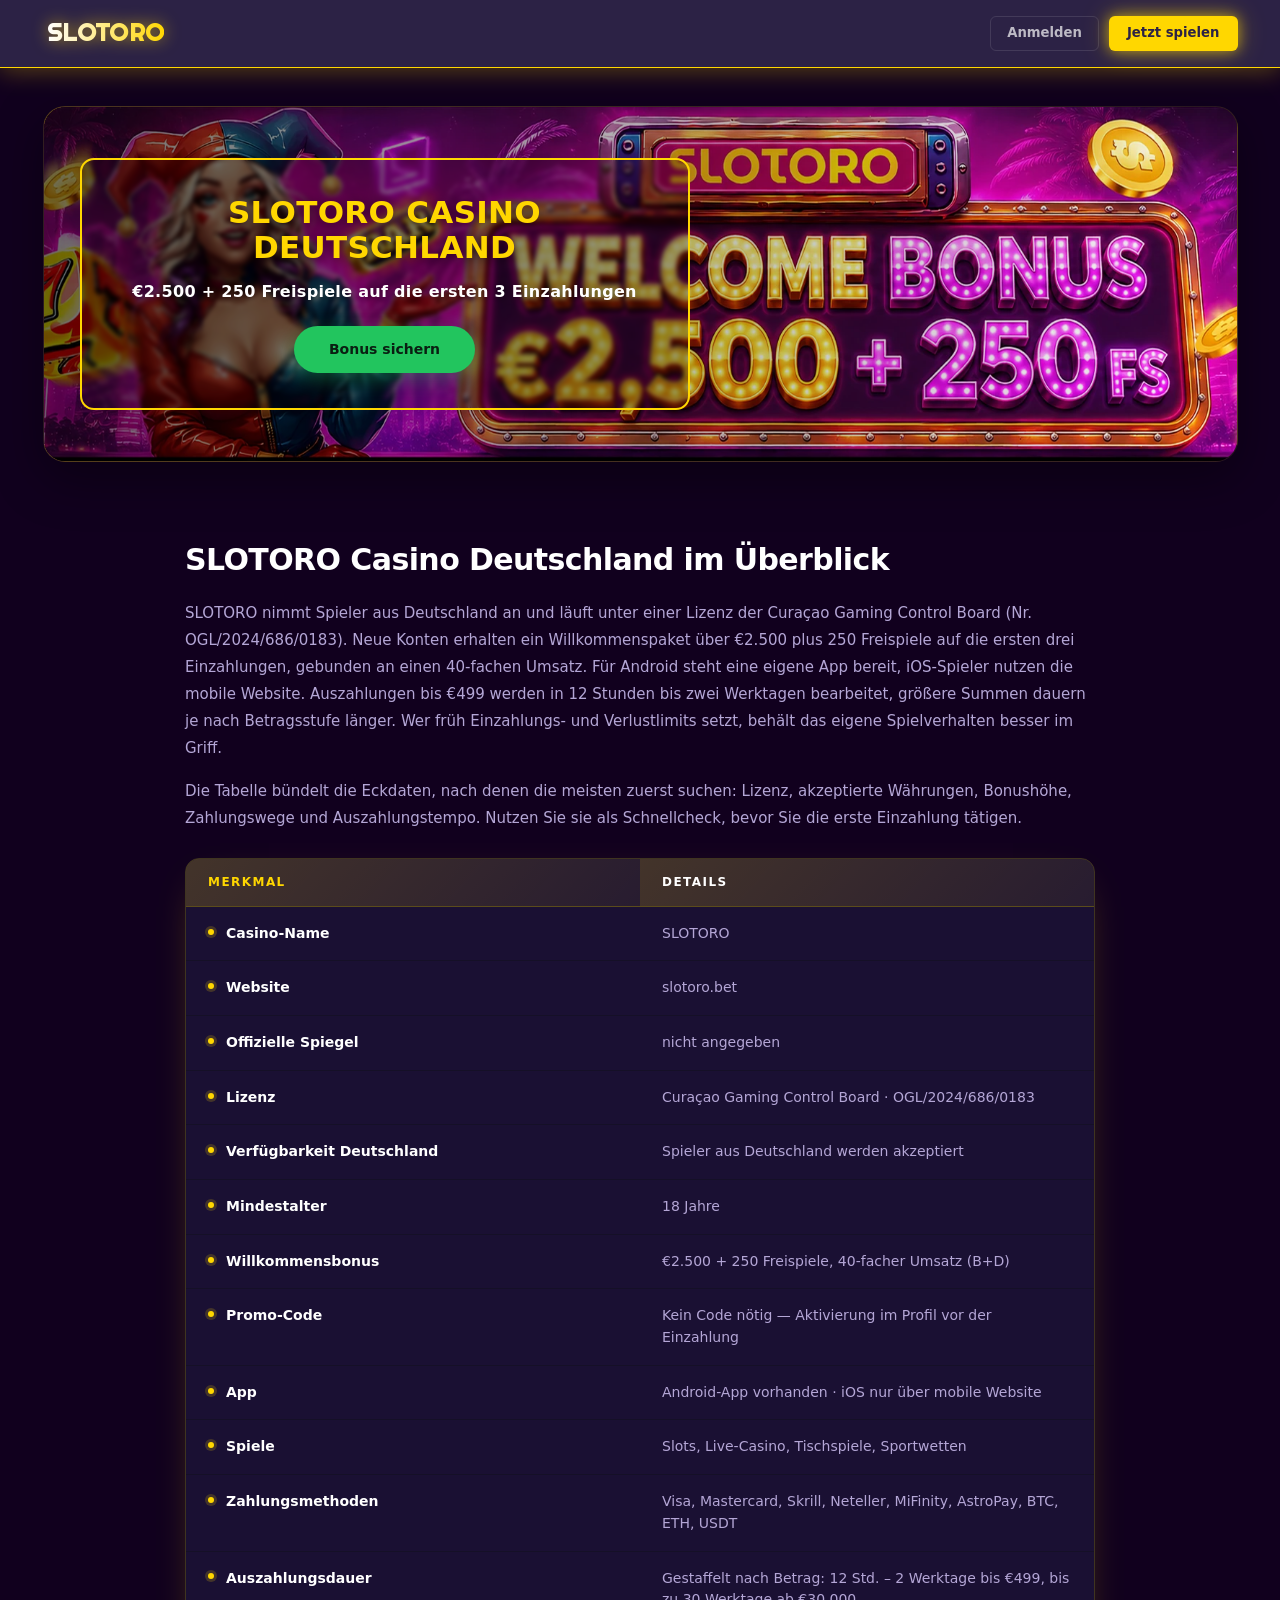
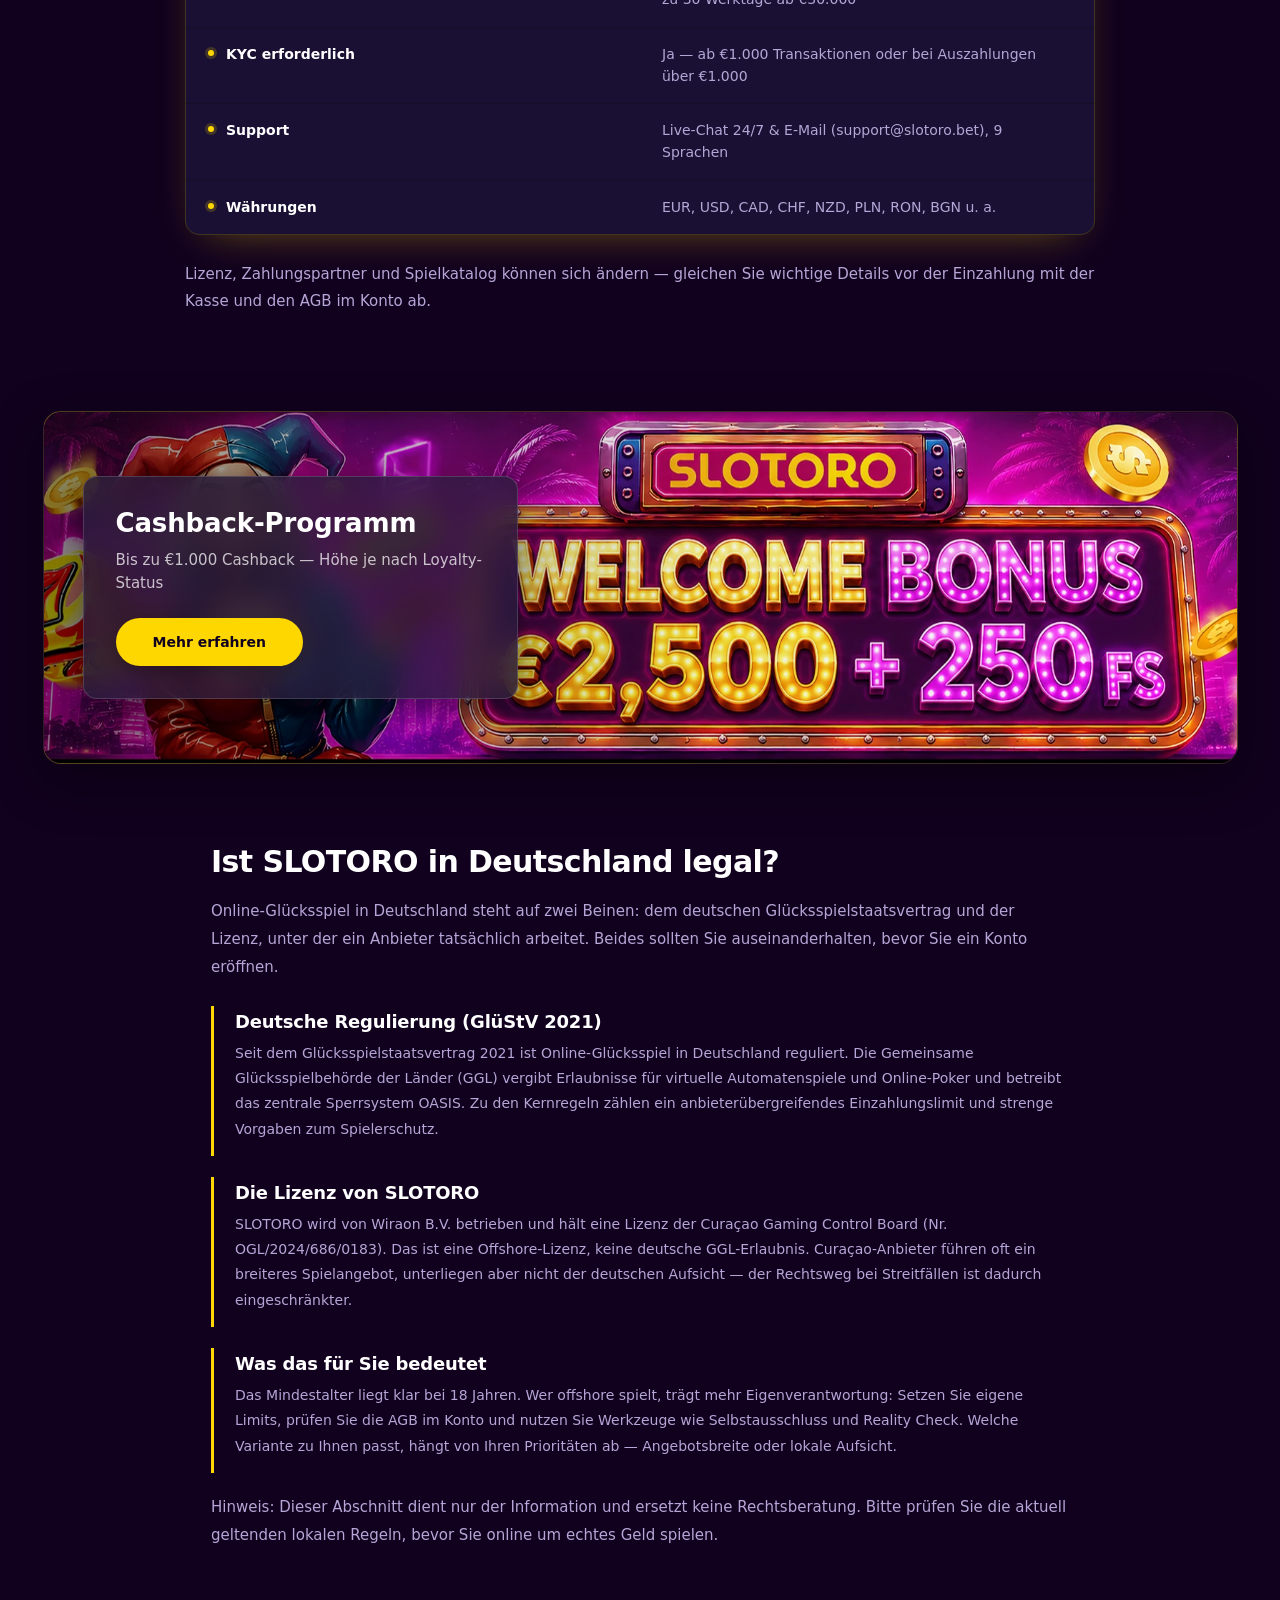
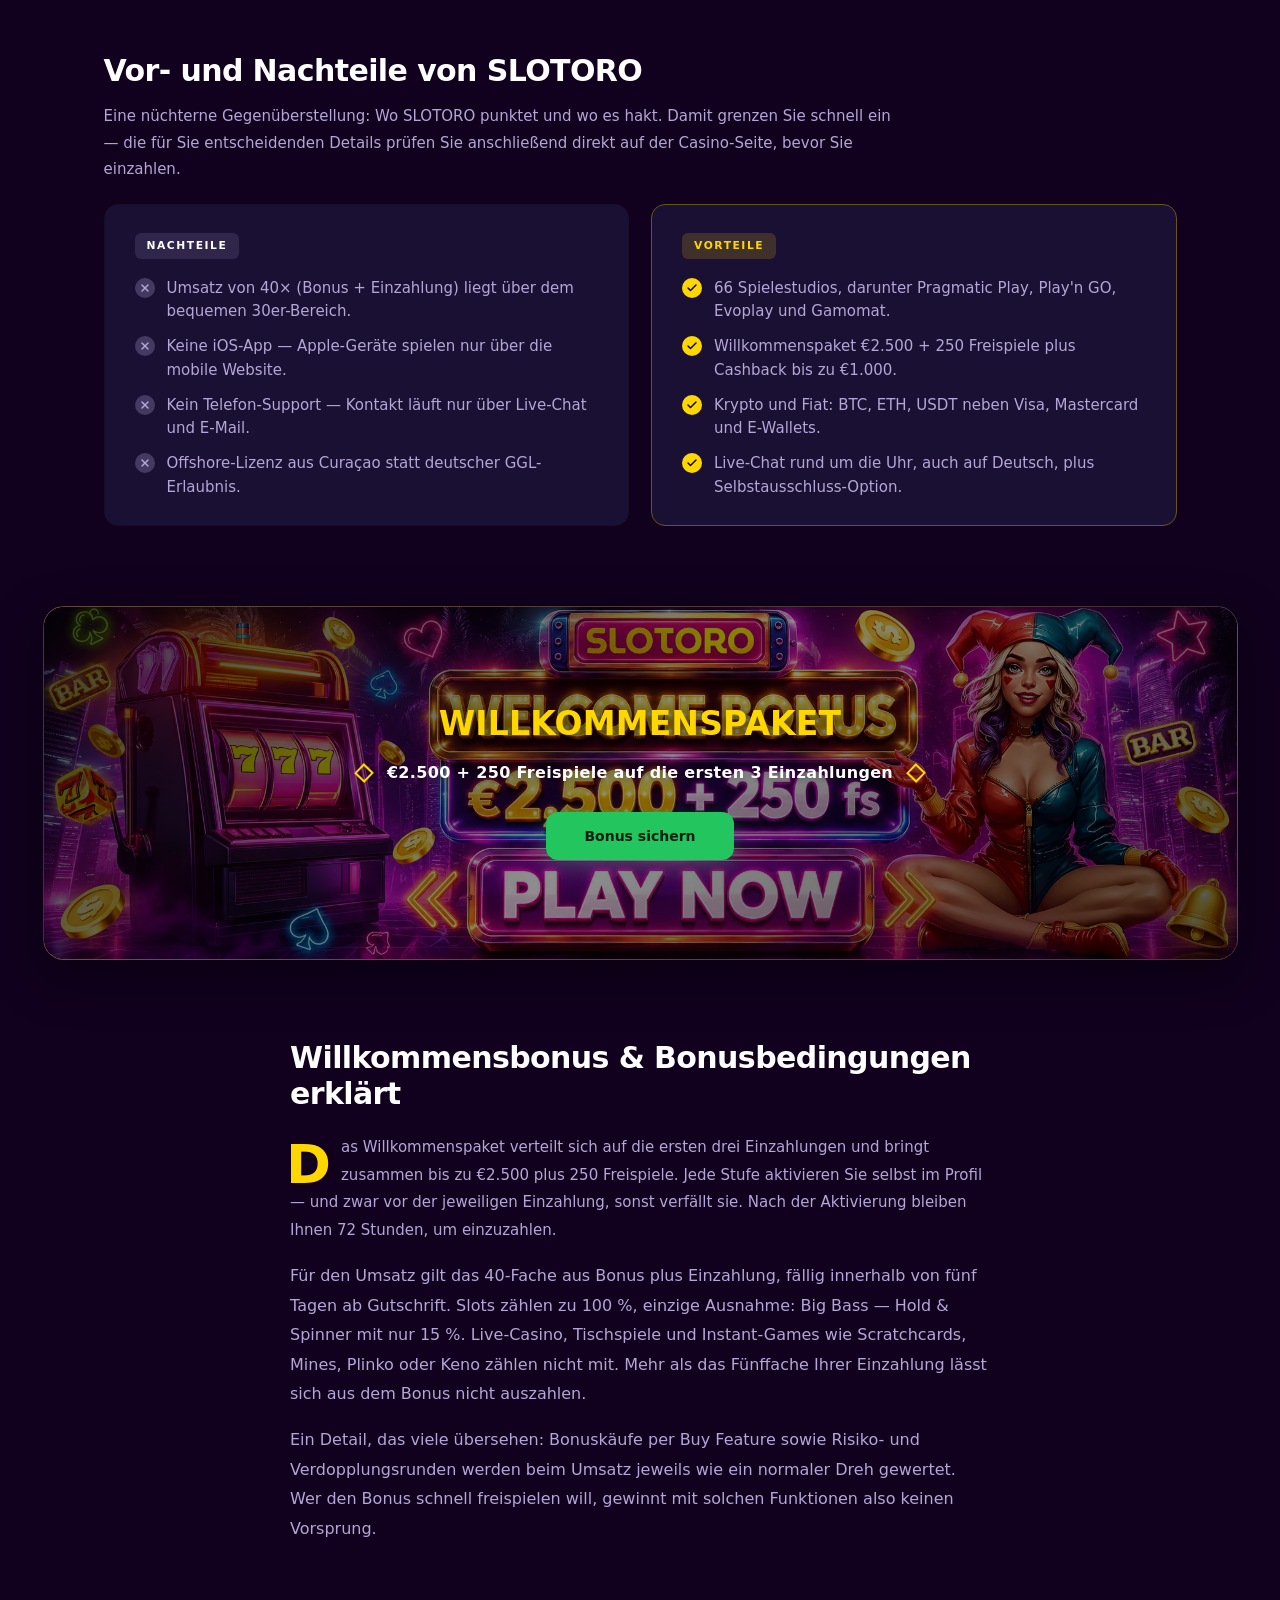
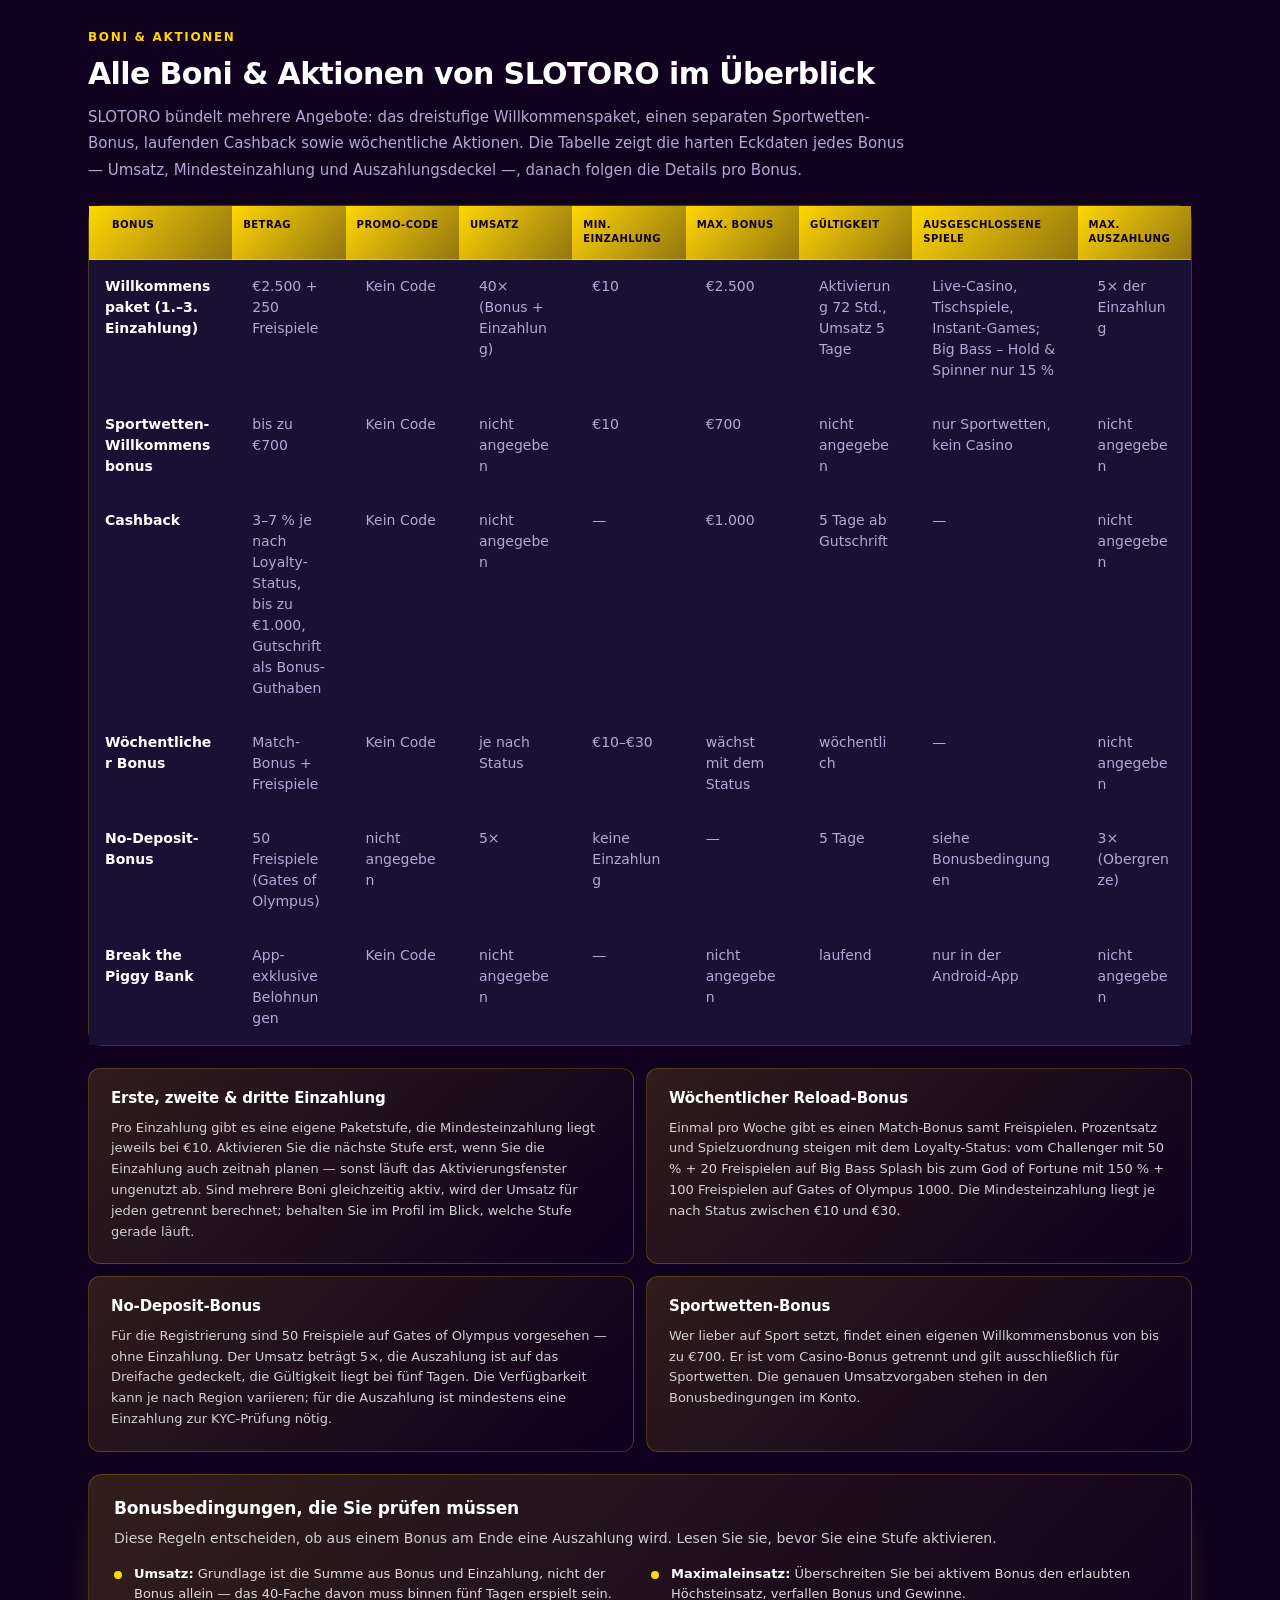
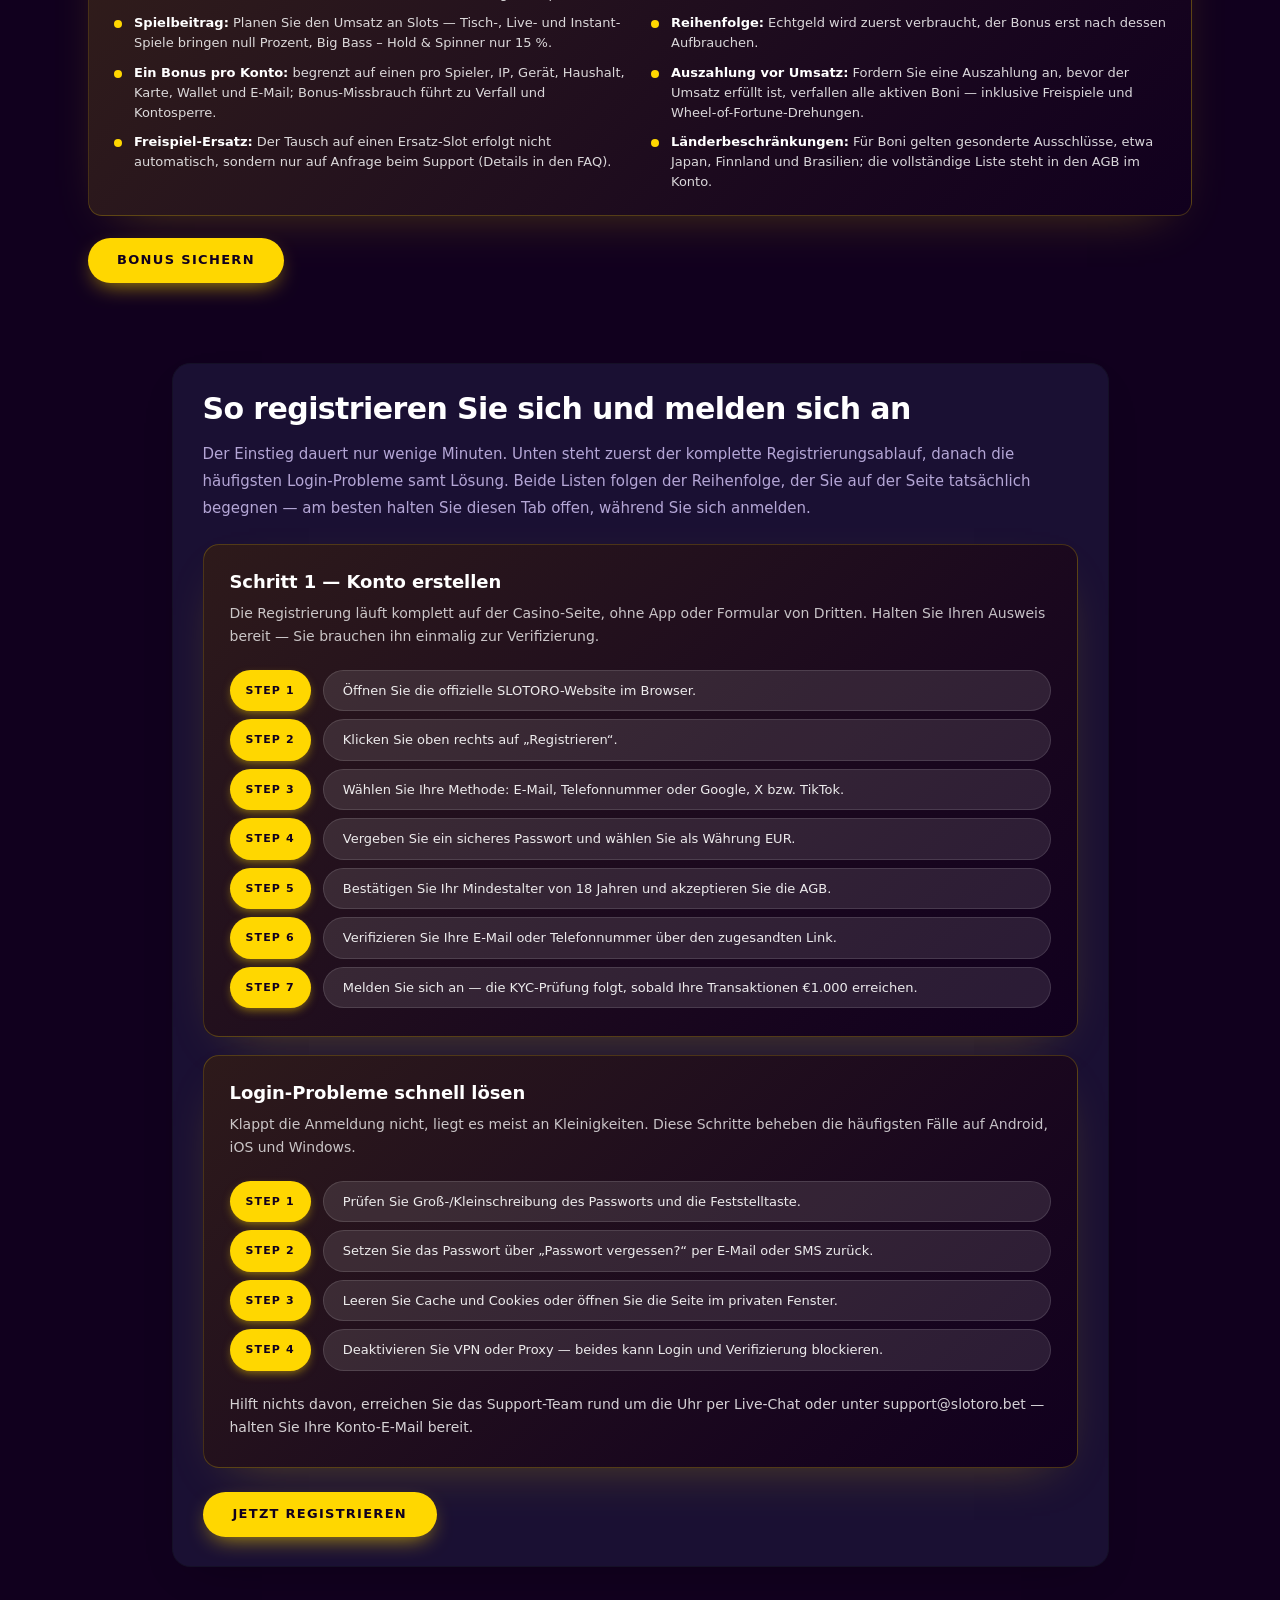
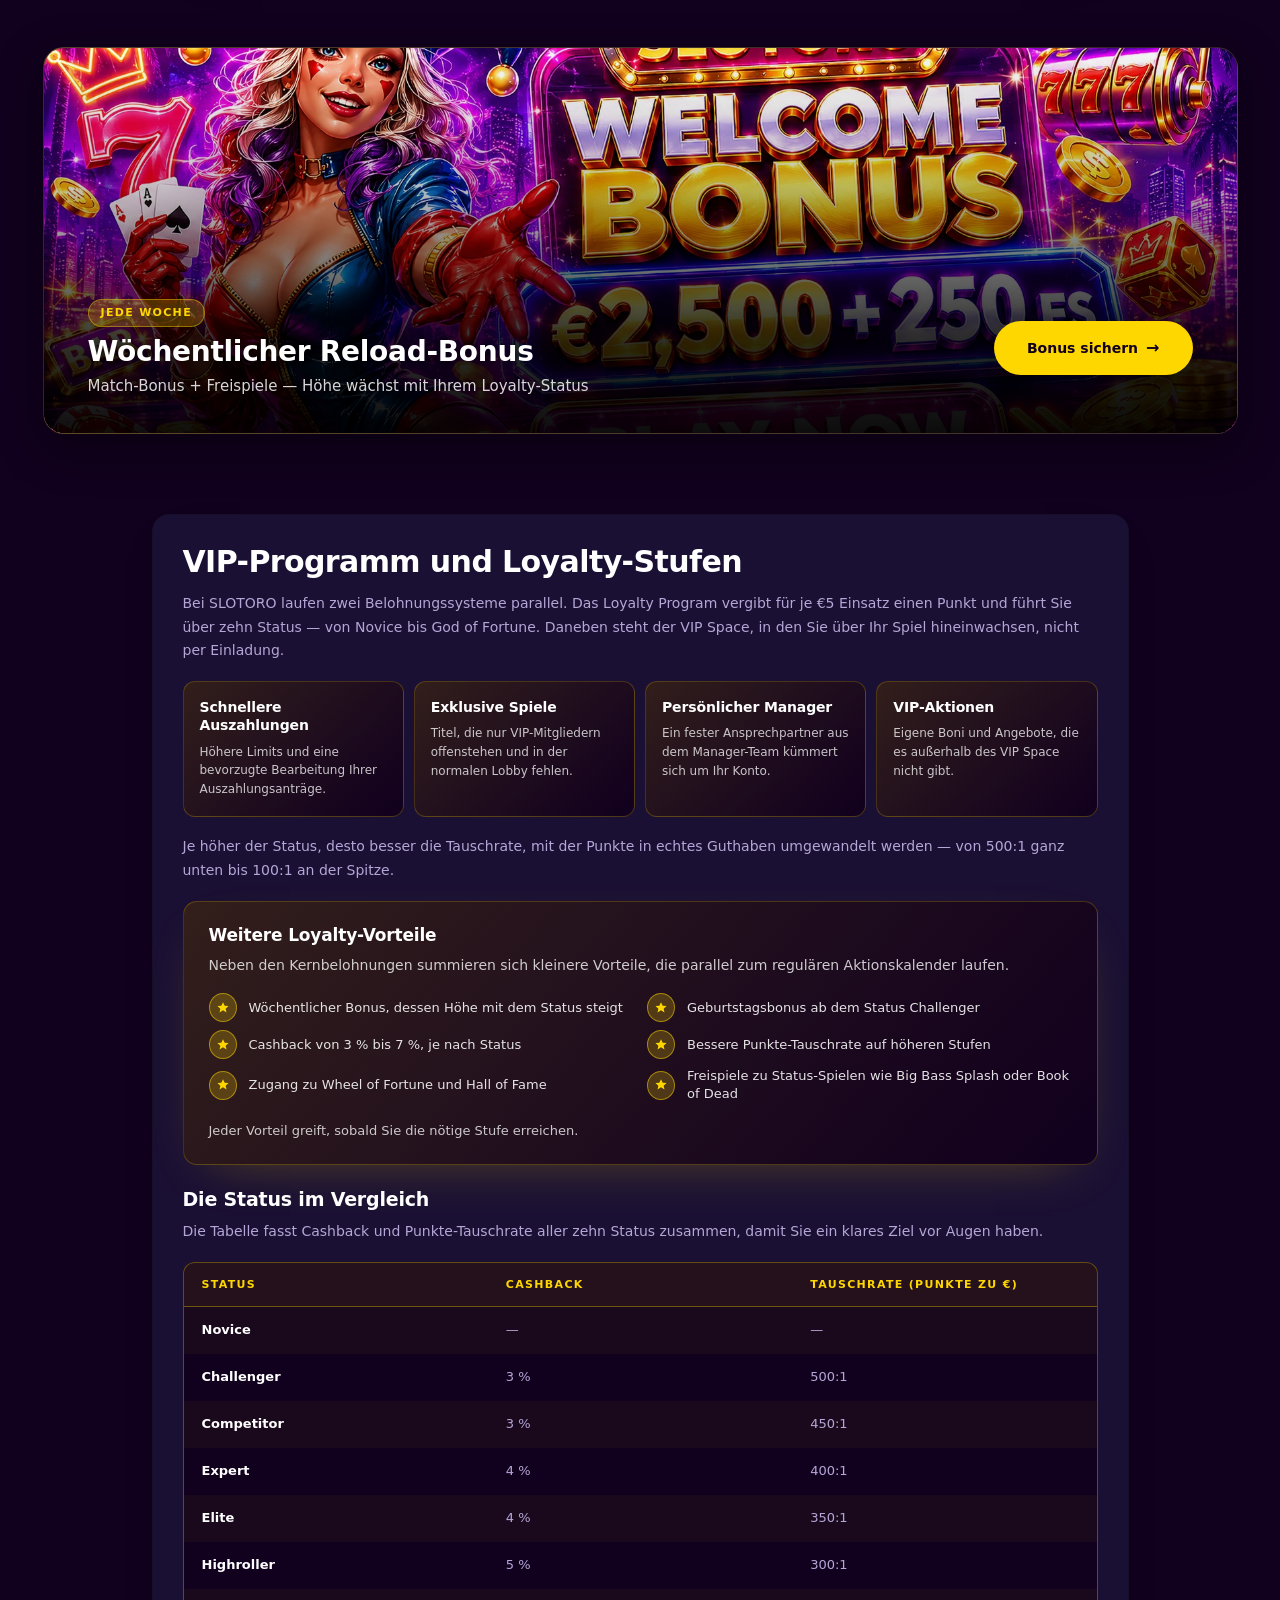
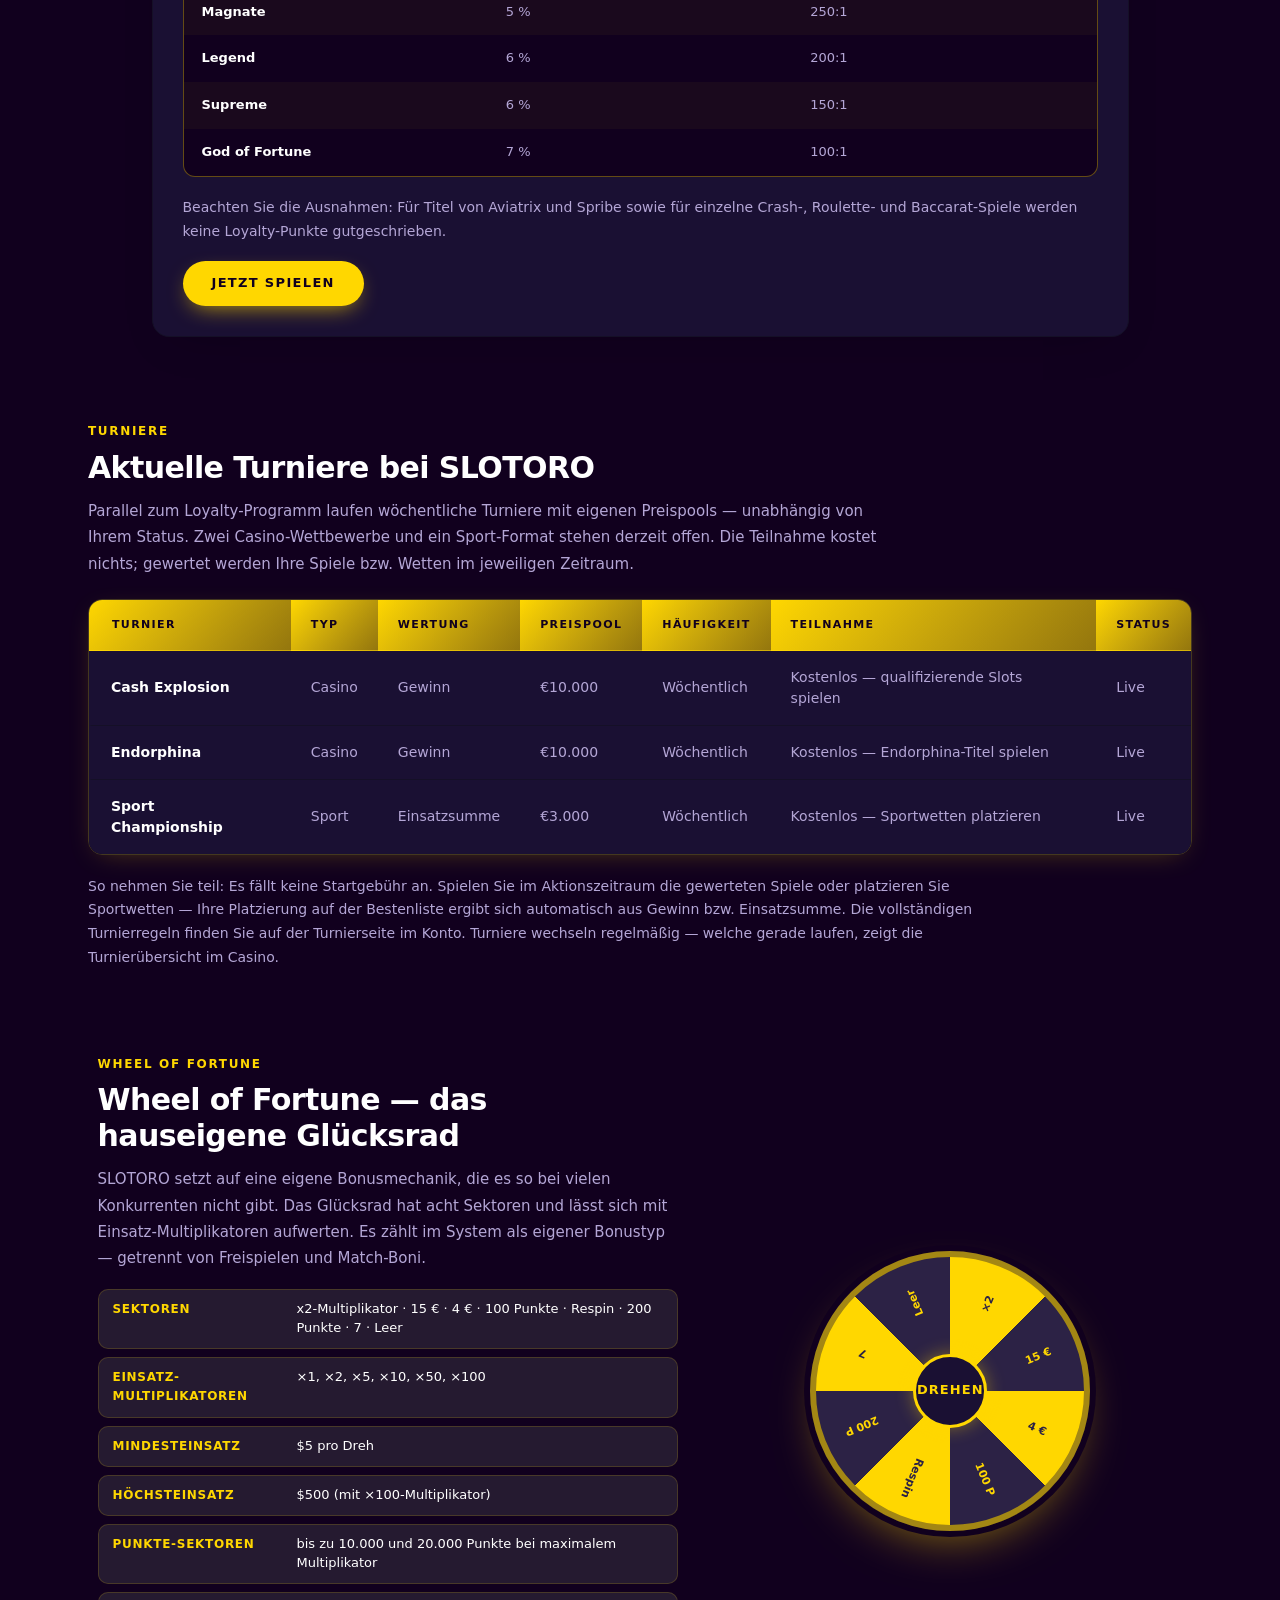
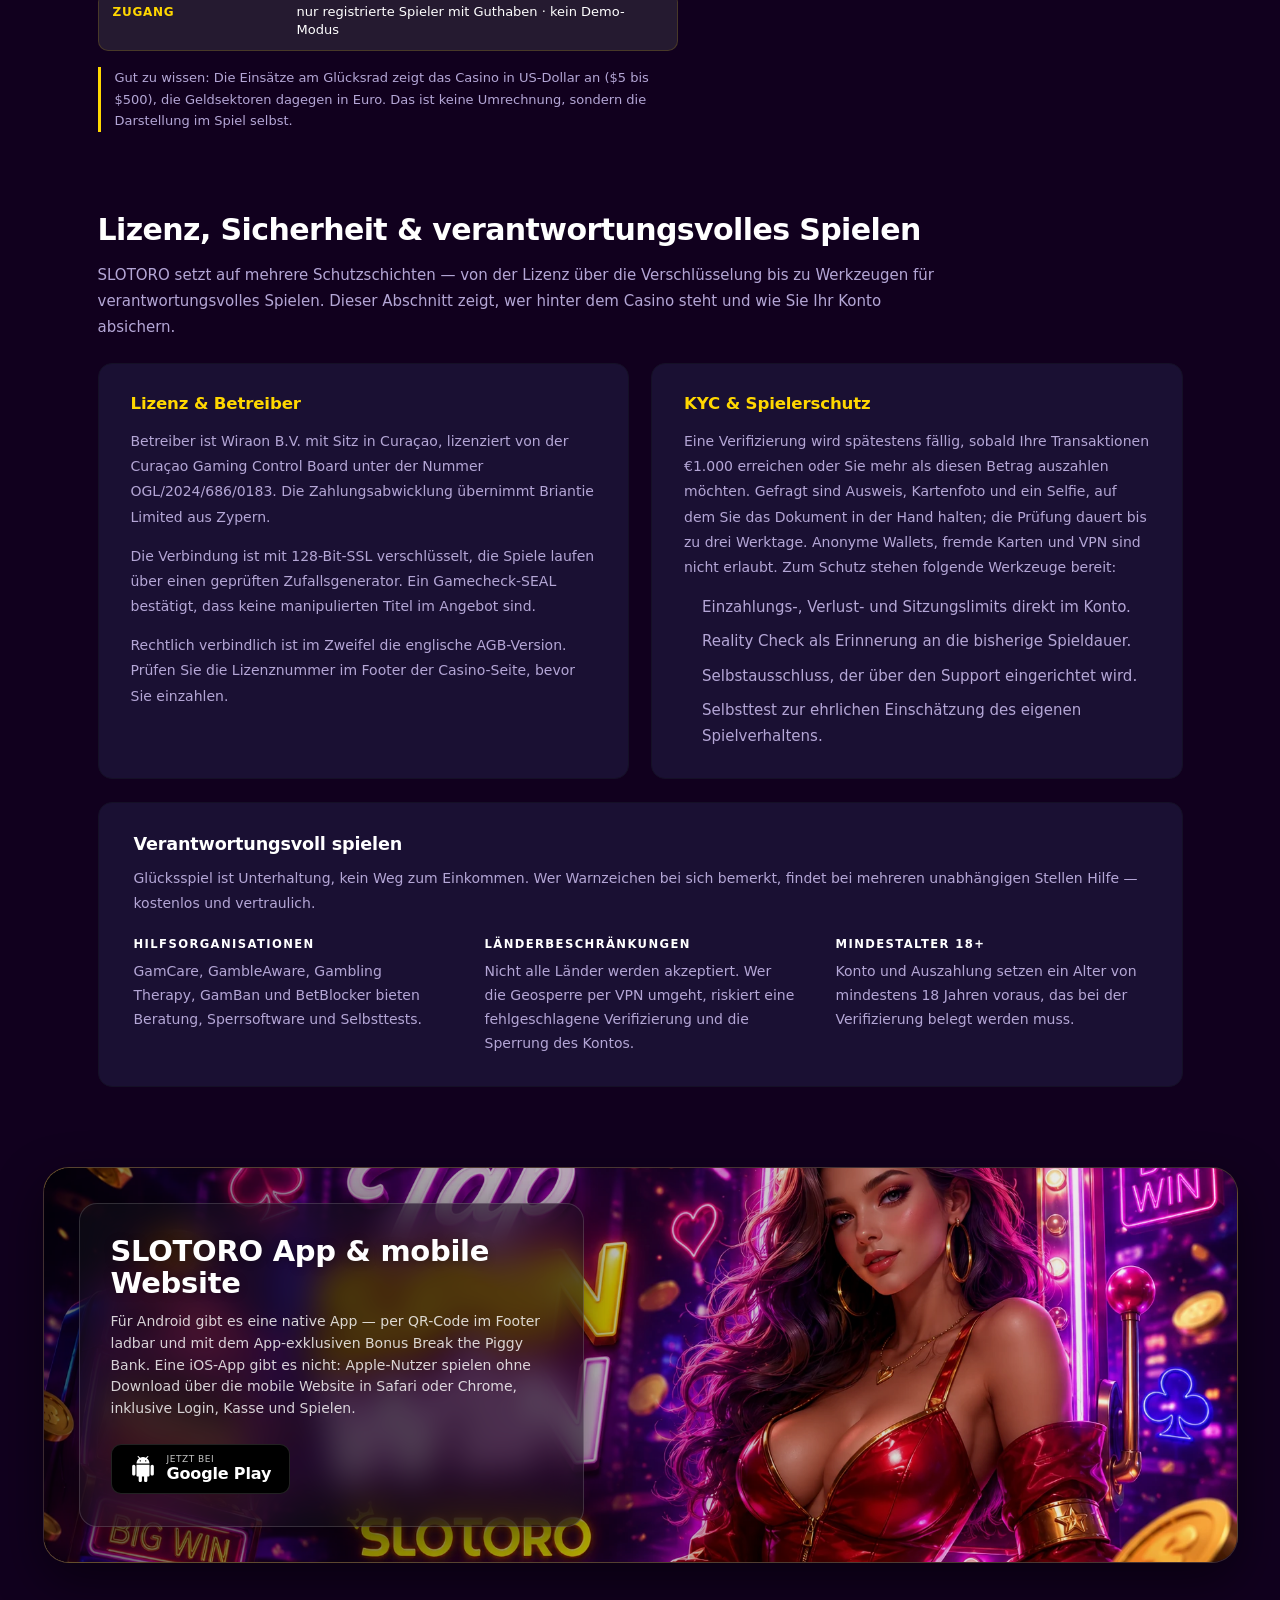
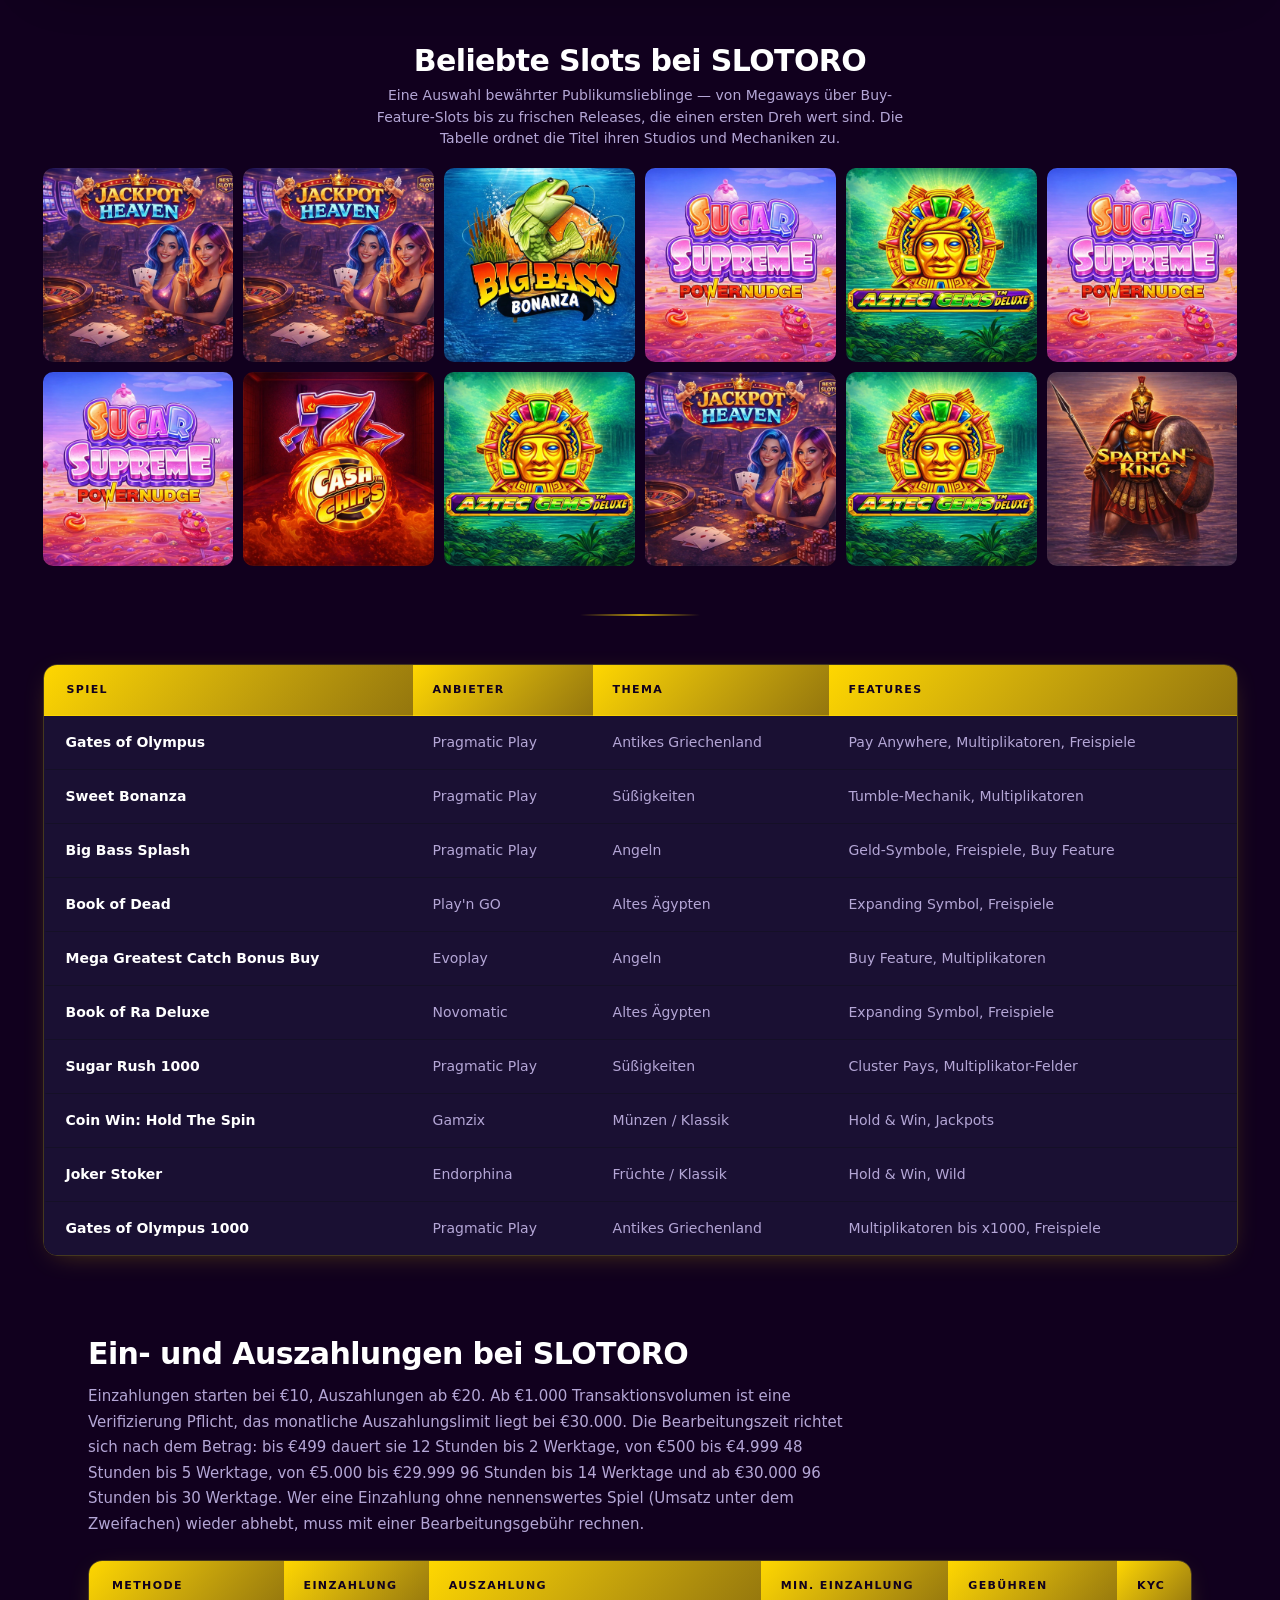
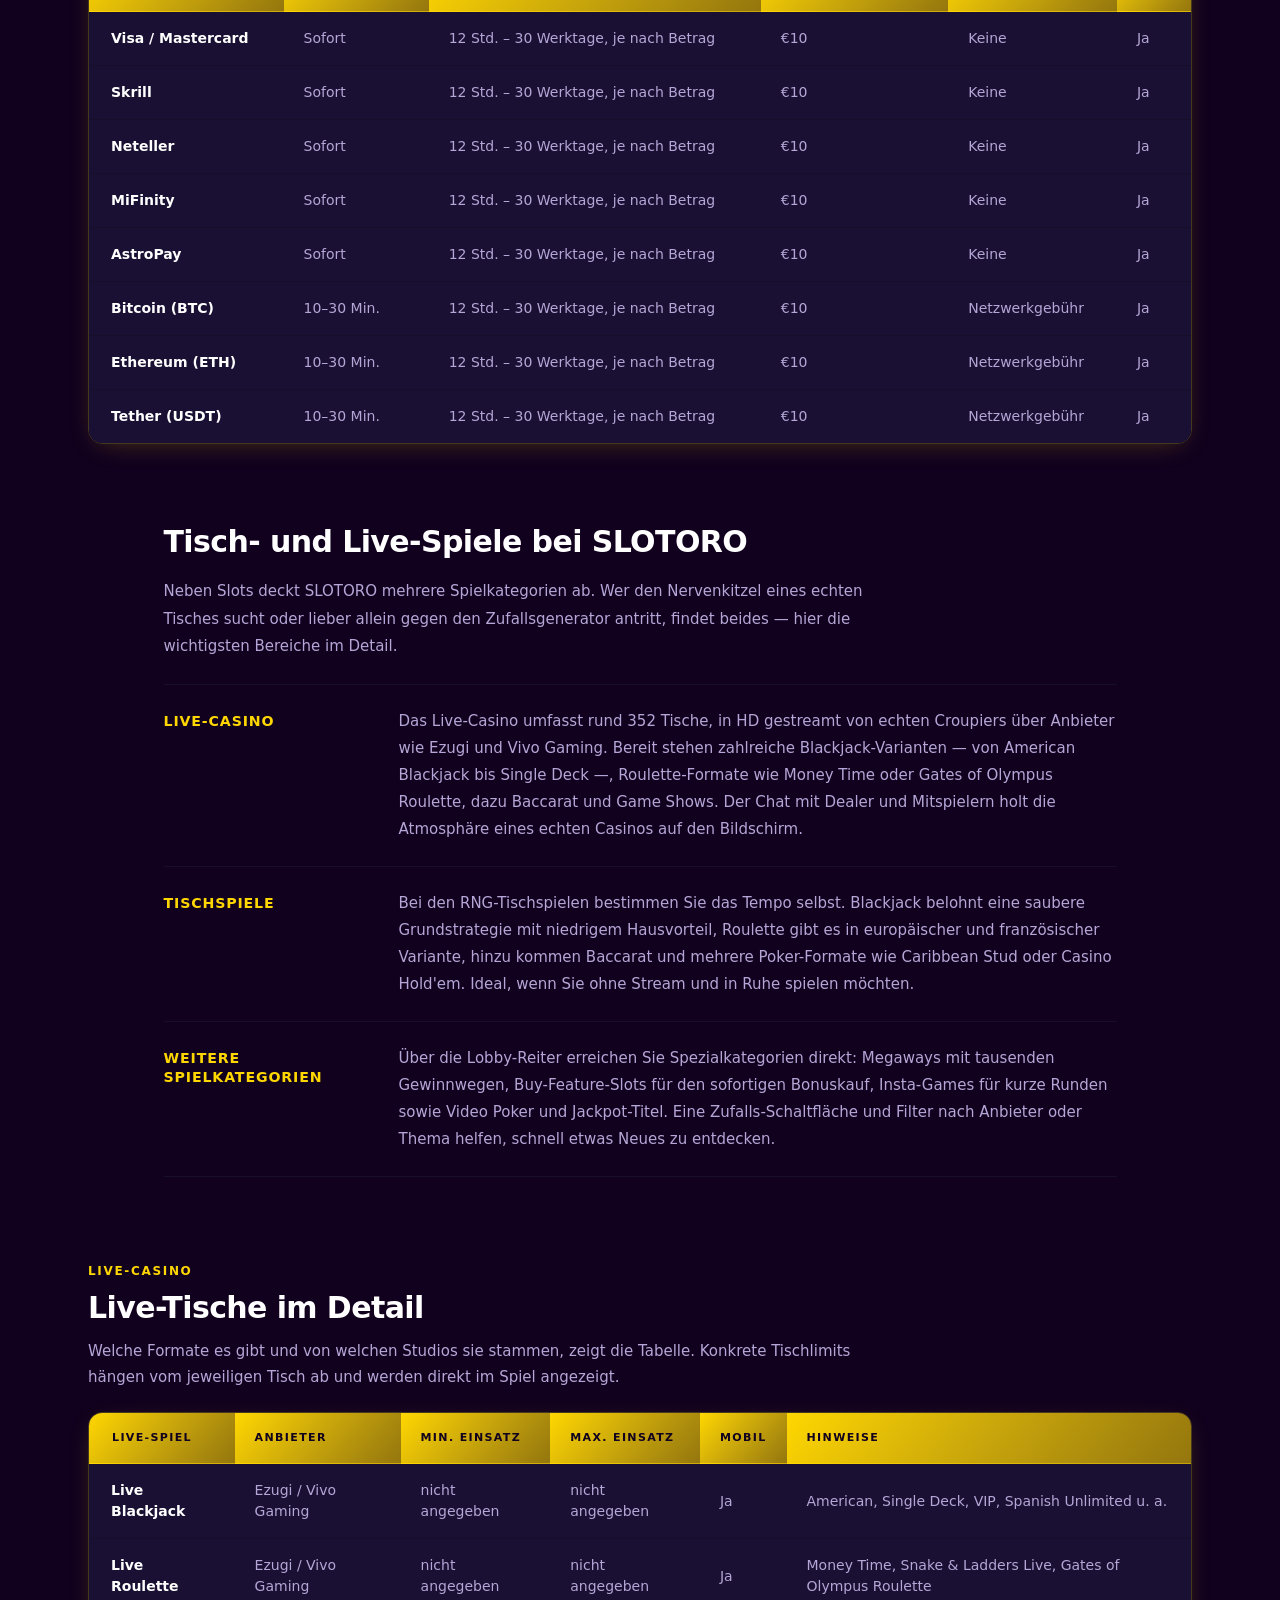
==== index.html @ 429ba51c "Publish SLOTORO satellite site Canonical, Open Graph and sitemap point to GitHub Pages; WebP images;" ====
<!DOCTYPE html>
<html lang="de">
<head>
<meta charset="UTF-8">
<meta name="viewport" content="width=device-width, initial-scale=1.0">
<title>SLOTORO Casino Deutschland – Bonus &amp; Spiele Guide</title>
<meta name="description" content="SLOTORO Casino Deutschland: €2.500 + 250 Freispiele, Curaçao-Lizenz, Krypto &amp; Karten, Live-Chat auf Deutsch. Bonusbedingungen prüfen und jetzt starten.">
<link rel="canonical" href="https://lerixxi.github.io/slotoro-casino-de/">
<link rel="icon" type="image/svg+xml" href="favicon.svg">
<link rel="stylesheet" href="css/style-b2210b.css">
<link rel="stylesheet" href="css/index.css">
<meta property="og:type" content="website">
<meta property="og:locale" content="de_DE">
<meta property="og:url" content="https://lerixxi.github.io/slotoro-casino-de/">
<meta property="og:title" content="SLOTORO Casino Deutschland – Bonus &amp; Spiele Guide">
<meta property="og:description" content="SLOTORO Casino Deutschland: €2.500 + 250 Freispiele, Curaçao-Lizenz, 24/7 Live-Chat auf Deutsch. Alle Boni und Bonusbedingungen im Überblick.">
<meta property="og:image" content="https://lerixxi.github.io/slotoro-casino-de/img/bonus_banner/5ef8c1b1.webp">
<meta property="og:image:width" content="1983">
<meta property="og:image:height" content="491">
<meta property="og:image:type" content="image/webp">
<meta name="twitter:card" content="summary_large_image">
<meta name="twitter:url" content="https://lerixxi.github.io/slotoro-casino-de/">
<meta name="twitter:title" content="SLOTORO Casino Deutschland – Bonus &amp; Spiele Guide">
<meta name="twitter:description" content="SLOTORO Casino Deutschland: €2.500 + 250 Freispiele, Curaçao-Lizenz, 24/7 Live-Chat auf Deutsch. Alle Boni und Bonusbedingungen im Überblick.">
<meta name="twitter:image" content="https://lerixxi.github.io/slotoro-casino-de/img/bonus_banner/5ef8c1b1.webp">
</head>
<body class="ld-nav-hover-9">

<div data-sticky-root class="h12_sroot ld-sticky-root" data-component="header" data-variant="header_12">
  <header class="ld-header h12_root">
    <div class="ld-container">
      <div class="ld-header-inner">
        <a href="./" class="ld-logo">
          <span class="h12_logo-text ld-logo-text">SLOTORO</span>
        </a>
        <nav class="h12_nav">
          
        </nav>
        <div class="h12_cta">
          <div class="h12_cta-desktop">
            <a href="https://victory-architects.com/" class="h12_btn-login">Anmelden</a>
            <a href="https://victory-architects.com/" class="h12_btn-register">Jetzt spielen</a>
          </div>
          
          
        </div>
      </div>
    </div>
  </header>
  
</div>

<section class="ld-section-sm" data-component="bonus_banner" data-variant="bonus_banner_01">
  <div class="ld-container">
  <div class="tf24-card" data-animate>
    <img class="tf24-bg-img" data-banner-image src="img/bonus_banner/5ef8c1b1.webp" alt="SLOTORO Casino Deutschland Bonus" loading="lazy">
    <div class="tf24-overlay"></div>
    <div class="tf24-frame">
      <h1 class="tf24-title ld-h2" data-slot="heading">SLOTORO Casino Deutschland</h1>
      <p class="tf24-amount" data-slot="amount">€2.500 + 250 Freispiele auf die ersten 3 Einzahlungen</p>
      <a href="https://victory-architects.com/" class="tf24-cta" data-slot="cta">Bonus sichern</a>
    </div>
  </div>
  </div>
</section>

<section class="ld-section-sm" data-component="welcome" data-variant="welcome_01">
  <div class="ld-container">
    <div class="mi90-wrap" data-animate>
      <h2 class="ld-h2 mi90-title" data-slot="heading">SLOTORO Casino Deutschland im Überblick</h2>
      <p class="mi90-p" data-slot="body[0]">SLOTORO nimmt Spieler aus Deutschland an und läuft unter einer Lizenz der Curaçao Gaming Control Board (Nr. OGL/2024/686/0183). Neue Konten erhalten ein Willkommenspaket über €2.500 plus 250 Freispiele auf die ersten drei Einzahlungen, gebunden an einen 40-fachen Umsatz. Für Android steht eine eigene App bereit, iOS-Spieler nutzen die mobile Website. Auszahlungen bis €499 werden in 12 Stunden bis zwei Werktagen bearbeitet, größere Summen dauern je nach Betragsstufe länger. Wer früh Einzahlungs- und Verlustlimits setzt, behält das eigene Spielverhalten besser im Griff.</p>
      <p class="mi90-p" data-slot="body[1]">Die Tabelle bündelt die Eckdaten, nach denen die meisten zuerst suchen: Lizenz, akzeptierte Währungen, Bonushöhe, Zahlungswege und Auszahlungstempo. Nutzen Sie sie als Schnellcheck, bevor Sie die erste Einzahlung tätigen.</p>

      <table class="mi90-spec">
        <thead><tr><th scope="col">Merkmal</th><th scope="col">Details</th></tr></thead>
        <tbody>
          <tr><th scope="row">Casino-Name</th><td>SLOTORO</td></tr>
          <tr><th scope="row">Website</th><td>slotoro.bet</td></tr>
          <tr><th scope="row">Offizielle Spiegel</th><td>nicht angegeben</td></tr>
          <tr><th scope="row">Lizenz</th><td>Curaçao Gaming Control Board · OGL/2024/686/0183</td></tr>
          <tr><th scope="row">Verfügbarkeit Deutschland</th><td>Spieler aus Deutschland werden akzeptiert</td></tr>
          <tr><th scope="row">Mindestalter</th><td>18 Jahre</td></tr>
          <tr><th scope="row">Willkommensbonus</th><td>€2.500 + 250 Freispiele, 40-facher Umsatz (B+D)</td></tr>
          <tr><th scope="row">Promo-Code</th><td>Kein Code nötig — Aktivierung im Profil vor der Einzahlung</td></tr>
          <tr><th scope="row">App</th><td>Android-App vorhanden · iOS nur über mobile Website</td></tr>
          <tr><th scope="row">Spiele</th><td>Slots, Live-Casino, Tischspiele, Sportwetten</td></tr>
          <tr><th scope="row">Zahlungsmethoden</th><td>Visa, Mastercard, Skrill, Neteller, MiFinity, AstroPay, BTC, ETH, USDT</td></tr>
          <tr><th scope="row">Auszahlungsdauer</th><td>Gestaffelt nach Betrag: 12 Std. – 2 Werktage bis €499, bis zu 30 Werktage ab €30.000</td></tr>
          <tr><th scope="row">KYC erforderlich</th><td>Ja — ab €1.000 Transaktionen oder bei Auszahlungen über €1.000</td></tr>
          <tr><th scope="row">Support</th><td>Live-Chat 24/7 &amp; E-Mail (support@slotoro.bet), 9 Sprachen</td></tr>
          <tr><th scope="row">Währungen</th><td>EUR, USD, CAD, CHF, NZD, PLN, RON, BGN u. a.</td></tr>
        </tbody>
      </table>

      <p class="mi90-p" data-slot="body[2]">Lizenz, Zahlungspartner und Spielkatalog können sich ändern — gleichen Sie wichtige Details vor der Einzahlung mit der Kasse und den AGB im Konto ab.</p>
    </div>
  </div>
</section>

<section class="ld-section-sm" data-component="bonus_banner" data-variant="bonus_banner_02">
  <div class="ld-container">
  <div class="el85-card" data-animate>
    <img class="el85-bg-img" data-banner-image src="img/bonus_banner/5ef8c1b1.webp" alt="SLOTORO Cashback Aktion" loading="lazy">
    <div class="el85-overlay"></div>
    <div class="el85-glass">
      <h2 class="el85-title ld-h2" data-slot="heading">Cashback-Programm</h2>
      <p class="el85-amount" data-slot="amount">Bis zu €1.000 Cashback — Höhe je nach Loyalty-Status</p>
      <a href="https://victory-architects.com/" class="el85-cta" data-slot="cta">Mehr erfahren</a>
    </div>
  </div>
  </div>
</section>

<section class="ld-section-sm" data-component="text_block" data-variant="text_block_20">
  <div class="ld-container">
    <div class="qj21-wrap" data-animate>
      <h2 class="qj21-title ld-h2" data-slot="heading[0]">Ist SLOTORO in Deutschland legal?</h2>
      <p class="qj21-intro" data-slot="lead">Online-Glücksspiel in Deutschland steht auf zwei Beinen: dem deutschen Glücksspielstaatsvertrag und der Lizenz, unter der ein Anbieter tatsächlich arbeitet. Beides sollten Sie auseinanderhalten, bevor Sie ein Konto eröffnen.</p>
      <div class="qj21-sec">
        <h3 class="qj21-sh3" data-slot="heading[1]">Deutsche Regulierung (GlüStV 2021)</h3>
          <p class="qj21-sp" data-slot="body[0]">Seit dem Glücksspielstaatsvertrag 2021 ist Online-Glücksspiel in Deutschland reguliert. Die Gemeinsame Glücksspielbehörde der Länder (GGL) vergibt Erlaubnisse für virtuelle Automatenspiele und Online-Poker und betreibt das zentrale Sperrsystem OASIS. Zu den Kernregeln zählen ein anbieterübergreifendes Einzahlungslimit und strenge Vorgaben zum Spielerschutz.</p>
      </div>
      <div class="qj21-sec">
        <h3 class="qj21-sh3" data-slot="heading[2]">Die Lizenz von SLOTORO</h3>
          <p class="qj21-sp" data-slot="body[1]">SLOTORO wird von Wiraon B.V. betrieben und hält eine Lizenz der Curaçao Gaming Control Board (Nr. OGL/2024/686/0183). Das ist eine Offshore-Lizenz, keine deutsche GGL-Erlaubnis. Curaçao-Anbieter führen oft ein breiteres Spielangebot, unterliegen aber nicht der deutschen Aufsicht — der Rechtsweg bei Streitfällen ist dadurch eingeschränkter.</p>
      </div>
      <div class="qj21-sec">
        <h3 class="qj21-sh3" data-slot="heading[3]">Was das für Sie bedeutet</h3>
          <p class="qj21-sp" data-slot="body[2]">Das Mindestalter liegt klar bei 18 Jahren. Wer offshore spielt, trägt mehr Eigenverantwortung: Setzen Sie eigene Limits, prüfen Sie die AGB im Konto und nutzen Sie Werkzeuge wie Selbstausschluss und Reality Check. Welche Variante zu Ihnen passt, hängt von Ihren Prioritäten ab — Angebotsbreite oder lokale Aufsicht.</p>
      </div>
      <p class="qj21-intro" data-slot="body[3]">Hinweis: Dieser Abschnitt dient nur der Information und ersetzt keine Rechtsberatung. Bitte prüfen Sie die aktuell geltenden lokalen Regeln, bevor Sie online um echtes Geld spielen.</p>
    </div>
  </div>
</section>

<section class="ld-section-sm" data-component="pros_cons" data-variant="pros_cons_01">
  <div class="ld-container">
    <div class="ks13-wrap" data-animate>
      <header class="ks13-intro">
        <h2 class="ks13-title ld-h2" data-slot="heading">Vor- und Nachteile von SLOTORO</h2>
        <p class="ks13-lead" data-slot="lead">Eine nüchterne Gegenüberstellung: Wo SLOTORO punktet und wo es hakt. Damit grenzen Sie schnell ein — die für Sie entscheidenden Details prüfen Sie anschließend direkt auf der Casino-Seite, bevor Sie einzahlen.</p>
      </header>

      <div class="ks13-row">
        <aside class="ks13-col">
          <h3 class="ks13-label ks13-label-cons" data-slot="label[0]">Nachteile</h3>
          <ul class="ks13-list">
            <li class="ks13-item" data-slot="bullet[0]"><span class="ks13-ico ks13-ico-con"><svg viewBox="0 0 24 24" fill="none" stroke="currentColor" stroke-width="3" stroke-linecap="round" stroke-linejoin="round"><path d="M18 6 6 18"/><path d="m6 6 12 12"/></svg></span>Umsatz von 40× (Bonus + Einzahlung) liegt über dem bequemen 30er-Bereich.</li>
            <li class="ks13-item" data-slot="bullet[1]"><span class="ks13-ico ks13-ico-con"><svg viewBox="0 0 24 24" fill="none" stroke="currentColor" stroke-width="3" stroke-linecap="round" stroke-linejoin="round"><path d="M18 6 6 18"/><path d="m6 6 12 12"/></svg></span>Keine iOS-App — Apple-Geräte spielen nur über die mobile Website.</li>
            <li class="ks13-item" data-slot="bullet[2]"><span class="ks13-ico ks13-ico-con"><svg viewBox="0 0 24 24" fill="none" stroke="currentColor" stroke-width="3" stroke-linecap="round" stroke-linejoin="round"><path d="M18 6 6 18"/><path d="m6 6 12 12"/></svg></span>Kein Telefon-Support — Kontakt läuft nur über Live-Chat und E-Mail.</li>
            <li class="ks13-item" data-slot="bullet[3]"><span class="ks13-ico ks13-ico-con"><svg viewBox="0 0 24 24" fill="none" stroke="currentColor" stroke-width="3" stroke-linecap="round" stroke-linejoin="round"><path d="M18 6 6 18"/><path d="m6 6 12 12"/></svg></span>Offshore-Lizenz aus Curaçao statt deutscher GGL-Erlaubnis.</li>
          </ul>
        </aside>

        <aside class="ks13-col ks13-col-pros">
          <h3 class="ks13-label ks13-label-pros" data-slot="label[1]">Vorteile</h3>
          <ul class="ks13-list">
            <li class="ks13-item" data-slot="bullet[4]"><span class="ks13-ico ks13-ico-pro"><svg viewBox="0 0 24 24" fill="none" stroke="currentColor" stroke-width="3" stroke-linecap="round" stroke-linejoin="round"><path d="M20 6 9 17l-5-5"/></svg></span>66 Spielestudios, darunter Pragmatic Play, Play'n GO, Evoplay und Gamomat.</li>
            <li class="ks13-item" data-slot="bullet[5]"><span class="ks13-ico ks13-ico-pro"><svg viewBox="0 0 24 24" fill="none" stroke="currentColor" stroke-width="3" stroke-linecap="round" stroke-linejoin="round"><path d="M20 6 9 17l-5-5"/></svg></span>Willkommenspaket €2.500 + 250 Freispiele plus Cashback bis zu €1.000.</li>
            <li class="ks13-item" data-slot="bullet[6]"><span class="ks13-ico ks13-ico-pro"><svg viewBox="0 0 24 24" fill="none" stroke="currentColor" stroke-width="3" stroke-linecap="round" stroke-linejoin="round"><path d="M20 6 9 17l-5-5"/></svg></span>Krypto und Fiat: BTC, ETH, USDT neben Visa, Mastercard und E-Wallets.</li>
            <li class="ks13-item" data-slot="bullet[7]"><span class="ks13-ico ks13-ico-pro"><svg viewBox="0 0 24 24" fill="none" stroke="currentColor" stroke-width="3" stroke-linecap="round" stroke-linejoin="round"><path d="M20 6 9 17l-5-5"/></svg></span>Live-Chat rund um die Uhr, auch auf Deutsch, plus Selbstausschluss-Option.</li>
          </ul>
        </aside>
      </div>
    </div>
  </div>
</section>

<section class="ld-section-sm" data-component="bonus_banner" data-variant="bonus_banner_05">
  <div class="ld-container">
  <div class="xn41-card" data-animate>
    <img class="xn41-bg-img" data-banner-image src="img/bonus_banner/45712ede.webp" alt="SLOTORO Willkommenspaket Freispiele" loading="lazy">
    <div class="xn41-overlay"></div>
    <div class="xn41-content">
      <h2 class="xn41-title ld-h2" data-slot="heading">Willkommenspaket</h2>
      <div class="xn41-amount-row">
        <span class="xn41-diamond" aria-hidden="true"></span>
        <span class="xn41-amount" data-slot="amount">€2.500 + 250 Freispiele auf die ersten 3 Einzahlungen</span>
        <span class="xn41-diamond" aria-hidden="true"></span>
      </div>
      <a href="https://victory-architects.com/" class="xn41-cta" data-slot="cta">Bonus sichern</a>
    </div>
  </div>
  </div>
</section>

<section class="ld-section-sm" data-component="text_block" data-variant="text_block_24">
  <div class="ld-container">
    <div class="pk85-wrap" data-animate>
      <h2 class="pk85-title ld-h2" data-slot="heading">Willkommensbonus &amp; Bonusbedingungen erklärt</h2>
      <p class="pk85-first" data-slot="body[0]">Das Willkommenspaket verteilt sich auf die ersten drei Einzahlungen und bringt zusammen bis zu €2.500 plus 250 Freispiele. Jede Stufe aktivieren Sie selbst im Profil — und zwar vor der jeweiligen Einzahlung, sonst verfällt sie. Nach der Aktivierung bleiben Ihnen 72 Stunden, um einzuzahlen.</p>
      <p class="pk85-p" data-slot="body[1]">Für den Umsatz gilt das 40-Fache aus Bonus plus Einzahlung, fällig innerhalb von fünf Tagen ab Gutschrift. Slots zählen zu 100 %, einzige Ausnahme: Big Bass — Hold &amp; Spinner mit nur 15 %. Live-Casino, Tischspiele und Instant-Games wie Scratchcards, Mines, Plinko oder Keno zählen nicht mit. Mehr als das Fünffache Ihrer Einzahlung lässt sich aus dem Bonus nicht auszahlen.</p>
      <p class="pk85-p" data-slot="body[2]">Ein Detail, das viele übersehen: Bonuskäufe per Buy Feature sowie Risiko- und Verdopplungsrunden werden beim Umsatz jeweils wie ein normaler Dreh gewertet. Wer den Bonus schnell freispielen will, gewinnt mit solchen Funktionen also keinen Vorsprung.</p>
    </div>
  </div>
</section>

<section class="ld-section-sm" data-component="bonuses" data-variant="bonuses_01">
  <div class="ld-container">
    <div class="bn37-wrap" data-animate>
      <header class="bn37-intro">
        <span class="ld-eyebrow bn37-eyebrow" data-slot="label">Boni &amp; Aktionen</span>
        <h2 class="ld-h2 bn37-title" data-slot="heading[0]">Alle Boni &amp; Aktionen von SLOTORO im Überblick</h2>
        <p class="bn37-lead" data-slot="lead">SLOTORO bündelt mehrere Angebote: das dreistufige Willkommenspaket, einen separaten Sportwetten-Bonus, laufenden Cashback sowie wöchentliche Aktionen. Die Tabelle zeigt die harten Eckdaten jedes Bonus — Umsatz, Mindesteinzahlung und Auszahlungsdeckel —, danach folgen die Details pro Bonus.</p>
      </header>

      <div class="lg84-scroll bn37-scroll">
        <table class="lg84-table bn37-table">
          <thead>
            <tr>
              <th scope="col">Bonus</th>
              <th scope="col">Betrag</th>
              <th scope="col">Promo-Code</th>
              <th scope="col">Umsatz</th>
              <th scope="col">Min. Einzahlung</th>
              <th scope="col">Max. Bonus</th>
              <th scope="col">Gültigkeit</th>
              <th scope="col">Ausgeschlossene Spiele</th>
              <th scope="col">Max. Auszahlung</th>
            </tr>
          </thead>
          <tbody>
            <tr>
              <td>Willkommenspaket (1.–3. Einzahlung)</td>
              <td>€2.500 + 250 Freispiele</td>
              <td>Kein Code</td>
              <td>40× (Bonus + Einzahlung)</td>
              <td>€10</td>
              <td>€2.500</td>
              <td>Aktivierung 72 Std., Umsatz 5 Tage</td>
              <td>Live-Casino, Tischspiele, Instant-Games; Big Bass – Hold &amp; Spinner nur 15 %</td>
              <td>5× der Einzahlung</td>
            </tr>
            <tr>
              <td>Sportwetten-Willkommensbonus</td>
              <td>bis zu €700</td>
              <td>Kein Code</td>
              <td>nicht angegeben</td>
              <td>€10</td>
              <td>€700</td>
              <td>nicht angegeben</td>
              <td>nur Sportwetten, kein Casino</td>
              <td>nicht angegeben</td>
            </tr>
            <tr>
              <td>Cashback</td>
              <td>3–7 % je nach Loyalty-Status, bis zu €1.000, Gutschrift als Bonus-Guthaben</td>
              <td>Kein Code</td>
              <td>nicht angegeben</td>
              <td>—</td>
              <td>€1.000</td>
              <td>5 Tage ab Gutschrift</td>
              <td>—</td>
              <td>nicht angegeben</td>
            </tr>
            <tr>
              <td>Wöchentlicher Bonus</td>
              <td>Match-Bonus + Freispiele</td>
              <td>Kein Code</td>
              <td>je nach Status</td>
              <td>€10–€30</td>
              <td>wächst mit dem Status</td>
              <td>wöchentlich</td>
              <td>—</td>
              <td>nicht angegeben</td>
            </tr>
            <tr>
              <td>No-Deposit-Bonus</td>
              <td>50 Freispiele (Gates of Olympus)</td>
              <td>nicht angegeben</td>
              <td>5×</td>
              <td>keine Einzahlung</td>
              <td>—</td>
              <td>5 Tage</td>
              <td>siehe Bonusbedingungen</td>
              <td>3× (Obergrenze)</td>
            </tr>
            <tr>
              <td>Break the Piggy Bank</td>
              <td>App-exklusive Belohnungen</td>
              <td>Kein Code</td>
              <td>nicht angegeben</td>
              <td>—</td>
              <td>nicht angegeben</td>
              <td>laufend</td>
              <td>nur in der Android-App</td>
              <td>nicht angegeben</td>
            </tr>
          </tbody>
        </table>
      </div>

      <div class="bn37-cards">
        <article class="bn37-card">
          <h3 class="bn37-card-h3" data-slot="heading[1]">Erste, zweite &amp; dritte Einzahlung</h3>
          <p class="bn37-card-p" data-slot="body[0]">Pro Einzahlung gibt es eine eigene Paketstufe, die Mindesteinzahlung liegt jeweils bei €10. Aktivieren Sie die nächste Stufe erst, wenn Sie die Einzahlung auch zeitnah planen — sonst läuft das Aktivierungsfenster ungenutzt ab. Sind mehrere Boni gleichzeitig aktiv, wird der Umsatz für jeden getrennt berechnet; behalten Sie im Profil im Blick, welche Stufe gerade läuft.</p>
        </article>
        <article class="bn37-card">
          <h3 class="bn37-card-h3" data-slot="heading[2]">Wöchentlicher Reload-Bonus</h3>
          <p class="bn37-card-p" data-slot="body[1]">Einmal pro Woche gibt es einen Match-Bonus samt Freispielen. Prozentsatz und Spielzuordnung steigen mit dem Loyalty-Status: vom Challenger mit 50 % + 20 Freispielen auf Big Bass Splash bis zum God of Fortune mit 150 % + 100 Freispielen auf Gates of Olympus 1000. Die Mindesteinzahlung liegt je nach Status zwischen €10 und €30.</p>
        </article>
        <article class="bn37-card">
          <h3 class="bn37-card-h3" data-slot="heading[3]">No-Deposit-Bonus</h3>
          <p class="bn37-card-p" data-slot="body[2]">Für die Registrierung sind 50 Freispiele auf Gates of Olympus vorgesehen — ohne Einzahlung. Der Umsatz beträgt 5×, die Auszahlung ist auf das Dreifache gedeckelt, die Gültigkeit liegt bei fünf Tagen. Die Verfügbarkeit kann je nach Region variieren; für die Auszahlung ist mindestens eine Einzahlung zur KYC-Prüfung nötig.</p>
        </article>
        <article class="bn37-card">
          <h3 class="bn37-card-h3" data-slot="heading[4]">Sportwetten-Bonus</h3>
          <p class="bn37-card-p" data-slot="body[3]">Wer lieber auf Sport setzt, findet einen eigenen Willkommensbonus von bis zu €700. Er ist vom Casino-Bonus getrennt und gilt ausschließlich für Sportwetten. Die genauen Umsatzvorgaben stehen in den Bonusbedingungen im Konto.</p>
        </article>
      </div>

      <div class="bn37-terms">
        <h3 class="bn37-terms-h3" data-slot="heading[5]">Bonusbedingungen, die Sie prüfen müssen</h3>
        <p class="bn37-terms-lead" data-slot="body[4]">Diese Regeln entscheiden, ob aus einem Bonus am Ende eine Auszahlung wird. Lesen Sie sie, bevor Sie eine Stufe aktivieren.</p>
        <ul class="bn37-terms-list">
          <li data-slot="bullet[0]"><strong>Umsatz:</strong> Grundlage ist die Summe aus Bonus und Einzahlung, nicht der Bonus allein — das 40-Fache davon muss binnen fünf Tagen erspielt sein.</li>
          <li data-slot="bullet[1]"><strong>Maximaleinsatz:</strong> Überschreiten Sie bei aktivem Bonus den erlaubten Höchsteinsatz, verfallen Bonus und Gewinne.</li>
          <li data-slot="bullet[2]"><strong>Spielbeitrag:</strong> Planen Sie den Umsatz an Slots — Tisch-, Live- und Instant-Spiele bringen null Prozent, Big Bass – Hold &amp; Spinner nur 15 %.</li>
          <li data-slot="bullet[3]"><strong>Reihenfolge:</strong> Echtgeld wird zuerst verbraucht, der Bonus erst nach dessen Aufbrauchen.</li>
          <li data-slot="bullet[4]"><strong>Ein Bonus pro Konto:</strong> begrenzt auf einen pro Spieler, IP, Gerät, Haushalt, Karte, Wallet und E-Mail; Bonus-Missbrauch führt zu Verfall und Kontosperre.</li>
          <li data-slot="bullet[5]"><strong>Auszahlung vor Umsatz:</strong> Fordern Sie eine Auszahlung an, bevor der Umsatz erfüllt ist, verfallen alle aktiven Boni — inklusive Freispiele und Wheel-of-Fortune-Drehungen.</li>
          <li data-slot="bullet[6]"><strong>Freispiel-Ersatz:</strong> Der Tausch auf einen Ersatz-Slot erfolgt nicht automatisch, sondern nur auf Anfrage beim Support (Details in den FAQ).</li>
          <li data-slot="bullet[7]"><strong>Länderbeschränkungen:</strong> Für Boni gelten gesonderte Ausschlüsse, etwa Japan, Finnland und Brasilien; die vollständige Liste steht in den AGB im Konto.</li>
        </ul>
      </div>

      <div class="bn37-cta-wrap">
        <a href="https://victory-architects.com/" class="bn37-cta" data-slot="cta">Bonus sichern</a>
      </div>
    </div>
  </div>
</section>

<section class="ld-section-sm" data-component="how_to" data-variant="how_to_03">
  <div class="ld-container">
    <div class="du85-wrap" data-animate>
      <div class="du85-outer">
        <h2 class="ld-h2 du85-title" data-slot="heading[0]">So registrieren Sie sich und melden sich an</h2>
        <p class="du85-intro" data-slot="body[0]">Der Einstieg dauert nur wenige Minuten. Unten steht zuerst der komplette Registrierungsablauf, danach die häufigsten Login-Probleme samt Lösung. Beide Listen folgen der Reihenfolge, der Sie auf der Seite tatsächlich begegnen — am besten halten Sie diesen Tab offen, während Sie sich anmelden.</p>

        <div class="du85-panel">
          <h3 class="du85-h3" data-slot="heading[1]">Schritt 1 — Konto erstellen</h3>
          <p class="du85-h3-lead" data-slot="body[1]">Die Registrierung läuft komplett auf der Casino-Seite, ohne App oder Formular von Dritten. Halten Sie Ihren Ausweis bereit — Sie brauchen ihn einmalig zur Verifizierung.</p>
          <ol class="du85-list">
            <li class="du85-step"><span class="du85-step-text" data-slot="step">Öffnen Sie die offizielle SLOTORO-Website im Browser.</span></li>
            <li class="du85-step"><span class="du85-step-text" data-slot="step">Klicken Sie oben rechts auf „Registrieren“.</span></li>
            <li class="du85-step"><span class="du85-step-text" data-slot="step">Wählen Sie Ihre Methode: E-Mail, Telefonnummer oder Google, X bzw. TikTok.</span></li>
            <li class="du85-step"><span class="du85-step-text" data-slot="step">Vergeben Sie ein sicheres Passwort und wählen Sie als Währung EUR.</span></li>
            <li class="du85-step"><span class="du85-step-text" data-slot="step">Bestätigen Sie Ihr Mindestalter von 18 Jahren und akzeptieren Sie die AGB.</span></li>
            <li class="du85-step"><span class="du85-step-text" data-slot="step">Verifizieren Sie Ihre E-Mail oder Telefonnummer über den zugesandten Link.</span></li>
            <li class="du85-step"><span class="du85-step-text" data-slot="step">Melden Sie sich an — die KYC-Prüfung folgt, sobald Ihre Transaktionen €1.000 erreichen.</span></li>
          </ol>
        </div>

        <div class="du85-panel">
          <h3 class="du85-h3" data-slot="heading[2]">Login-Probleme schnell lösen</h3>
          <p class="du85-h3-lead" data-slot="body[2]">Klappt die Anmeldung nicht, liegt es meist an Kleinigkeiten. Diese Schritte beheben die häufigsten Fälle auf Android, iOS und Windows.</p>
          <ol class="du85-list">
            <li class="du85-step"><span class="du85-step-text" data-slot="step">Prüfen Sie Groß-/Kleinschreibung des Passworts und die Feststelltaste.</span></li>
            <li class="du85-step"><span class="du85-step-text" data-slot="step">Setzen Sie das Passwort über „Passwort vergessen?“ per E-Mail oder SMS zurück.</span></li>
            <li class="du85-step"><span class="du85-step-text" data-slot="step">Leeren Sie Cache und Cookies oder öffnen Sie die Seite im privaten Fenster.</span></li>
            <li class="du85-step"><span class="du85-step-text" data-slot="step">Deaktivieren Sie VPN oder Proxy — beides kann Login und Verifizierung blockieren.</span></li>
          </ol>
          <p class="du85-h3-foot" data-slot="body[3]">Hilft nichts davon, erreichen Sie das Support-Team rund um die Uhr per Live-Chat oder unter support@slotoro.bet — halten Sie Ihre Konto-E-Mail bereit.</p>
        </div>

        <div class="du85-cta-wrap">
          <a href="https://victory-architects.com/" class="du85-cta" data-slot="cta">Jetzt registrieren</a>
        </div>
      </div>
    </div>
  </div>
</section>


<section class="ld-section-sm" data-component="bonus_banner" data-variant="bonus_banner_04">
  <div class="ld-container">
  <div class="ga24-card" data-animate>
    <img class="ga24-bg-img" data-banner-image src="img/bonus_banner/a8c1e01b.webp" alt="SLOTORO Reload Bonus auf dem Tablet" loading="lazy">
    <div class="ga24-overlay"></div>
    <div class="ga24-content">
      <div class="ga24-text">
        <div class="ga24-eyebrow" data-slot="label">Jede Woche</div>
        <h2 class="ga24-title ld-h2" data-slot="heading">Wöchentlicher Reload-Bonus</h2>
        <p class="ga24-amount" data-slot="amount">Match-Bonus + Freispiele — Höhe wächst mit Ihrem Loyalty-Status</p>
      </div>
      <a href="https://victory-architects.com/" class="ga24-cta" data-slot="cta">Bonus sichern</a>
    </div>
  </div>
  </div>
</section>

<section class="ld-section-sm" data-component="vip" data-variant="vip_03">
  <div class="ld-container">
    <div class="qz60-wrap" data-animate>
      <div class="qz60-outer">
        <h2 class="ld-h2 qz60-title" data-slot="heading[0]">VIP-Programm und Loyalty-Stufen</h2>
        <p class="qz60-intro" data-slot="body[0]">Bei SLOTORO laufen zwei Belohnungssysteme parallel. Das Loyalty Program vergibt für je €5 Einsatz einen Punkt und führt Sie über zehn Status — von Novice bis God of Fortune. Daneben steht der VIP Space, in den Sie über Ihr Spiel hineinwachsen, nicht per Einladung.</p>

        <div class="qz60-cards">
          <div class="qz60-card"><h3 class="qz60-card-h3" data-slot="heading[1]">Schnellere Auszahlungen</h3><p class="qz60-card-p" data-slot="body[1]">Höhere Limits und eine bevorzugte Bearbeitung Ihrer Auszahlungsanträge.</p></div>
          <div class="qz60-card"><h3 class="qz60-card-h3" data-slot="heading[2]">Exklusive Spiele</h3><p class="qz60-card-p" data-slot="body[2]">Titel, die nur VIP-Mitgliedern offenstehen und in der normalen Lobby fehlen.</p></div>
          <div class="qz60-card"><h3 class="qz60-card-h3" data-slot="heading[3]">Persönlicher Manager</h3><p class="qz60-card-p" data-slot="body[3]">Ein fester Ansprechpartner aus dem Manager-Team kümmert sich um Ihr Konto.</p></div>
          <div class="qz60-card"><h3 class="qz60-card-h3" data-slot="heading[4]">VIP-Aktionen</h3><p class="qz60-card-p" data-slot="body[4]">Eigene Boni und Angebote, die es außerhalb des VIP Space nicht gibt.</p></div>
        </div>

        <p class="qz60-mid-p" data-slot="body[5]">Je höher der Status, desto besser die Tauschrate, mit der Punkte in echtes Guthaben umgewandelt werden — von 500:1 ganz unten bis 100:1 an der Spitze.</p>

        <div class="qz60-panel">
          <h3 class="qz60-panel-h3" data-slot="heading[5]">Weitere Loyalty-Vorteile</h3>
          <p class="qz60-panel-lead" data-slot="body[6]">Neben den Kernbelohnungen summieren sich kleinere Vorteile, die parallel zum regulären Aktionskalender laufen.</p>
          <ul class="qz60-bullets">
            <li class="qz60-bullet"><span class="qz60-bullet-icon" aria-hidden="true"><svg viewBox="0 0 24 24" fill="currentColor"><path d="M12 2l2.9 6 6.6.6-5 4.5 1.5 6.5L12 16l-6 3.6 1.5-6.5-5-4.5L9.1 8z"/></svg></span><span class="qz60-bullet-text" data-slot="bullet">Wöchentlicher Bonus, dessen Höhe mit dem Status steigt</span></li>
            <li class="qz60-bullet"><span class="qz60-bullet-icon" aria-hidden="true"><svg viewBox="0 0 24 24" fill="currentColor"><path d="M12 2l2.9 6 6.6.6-5 4.5 1.5 6.5L12 16l-6 3.6 1.5-6.5-5-4.5L9.1 8z"/></svg></span><span class="qz60-bullet-text" data-slot="bullet">Geburtstagsbonus ab dem Status Challenger</span></li>
            <li class="qz60-bullet"><span class="qz60-bullet-icon" aria-hidden="true"><svg viewBox="0 0 24 24" fill="currentColor"><path d="M12 2l2.9 6 6.6.6-5 4.5 1.5 6.5L12 16l-6 3.6 1.5-6.5-5-4.5L9.1 8z"/></svg></span><span class="qz60-bullet-text" data-slot="bullet">Cashback von 3 % bis 7 %, je nach Status</span></li>
            <li class="qz60-bullet"><span class="qz60-bullet-icon" aria-hidden="true"><svg viewBox="0 0 24 24" fill="currentColor"><path d="M12 2l2.9 6 6.6.6-5 4.5 1.5 6.5L12 16l-6 3.6 1.5-6.5-5-4.5L9.1 8z"/></svg></span><span class="qz60-bullet-text" data-slot="bullet">Bessere Punkte-Tauschrate auf höheren Stufen</span></li>
            <li class="qz60-bullet"><span class="qz60-bullet-icon" aria-hidden="true"><svg viewBox="0 0 24 24" fill="currentColor"><path d="M12 2l2.9 6 6.6.6-5 4.5 1.5 6.5L12 16l-6 3.6 1.5-6.5-5-4.5L9.1 8z"/></svg></span><span class="qz60-bullet-text" data-slot="bullet">Zugang zu Wheel of Fortune und Hall of Fame</span></li>
            <li class="qz60-bullet"><span class="qz60-bullet-icon" aria-hidden="true"><svg viewBox="0 0 24 24" fill="currentColor"><path d="M12 2l2.9 6 6.6.6-5 4.5 1.5 6.5L12 16l-6 3.6 1.5-6.5-5-4.5L9.1 8z"/></svg></span><span class="qz60-bullet-text" data-slot="bullet">Freispiele zu Status-Spielen wie Big Bass Splash oder Book of Dead</span></li>
          </ul>
          <p class="qz60-panel-foot" data-slot="body[7]">Jeder Vorteil greift, sobald Sie die nötige Stufe erreichen.</p>
        </div>

        <h3 class="qz60-h3-light" data-slot="heading[6]">Die Status im Vergleich</h3>
        <p class="qz60-p" data-slot="body[8]">Die Tabelle fasst Cashback und Punkte-Tauschrate aller zehn Status zusammen, damit Sie ein klares Ziel vor Augen haben.</p>

        <table class="qz60-table">
          <thead><tr><th scope="col">Status</th><th scope="col">Cashback</th><th scope="col">Tauschrate (Punkte zu €)</th></tr></thead>
          <tbody>
            <tr><td>Novice</td><td>—</td><td>—</td></tr>
            <tr><td>Challenger</td><td>3 %</td><td>500:1</td></tr>
            <tr><td>Competitor</td><td>3 %</td><td>450:1</td></tr>
            <tr><td>Expert</td><td>4 %</td><td>400:1</td></tr>
            <tr><td>Elite</td><td>4 %</td><td>350:1</td></tr>
            <tr><td>Highroller</td><td>5 %</td><td>300:1</td></tr>
            <tr><td>Magnate</td><td>5 %</td><td>250:1</td></tr>
            <tr><td>Legend</td><td>6 %</td><td>200:1</td></tr>
            <tr><td>Supreme</td><td>6 %</td><td>150:1</td></tr>
            <tr><td>God of Fortune</td><td>7 %</td><td>100:1</td></tr>
          </tbody>
        </table>

        <p class="qz60-p" data-slot="body[9]">Beachten Sie die Ausnahmen: Für Titel von Aviatrix und Spribe sowie für einzelne Crash-, Roulette- und Baccarat-Spiele werden keine Loyalty-Punkte gutgeschrieben.</p>

        <div class="qz60-cta-wrap">
          <a href="https://victory-architects.com/" class="qz60-cta" data-slot="cta">Jetzt spielen</a>
        </div>
      </div>
    </div>
  </div>
</section>

<section class="ld-section-sm" data-component="tournaments" data-variant="tournaments_01">
  <div class="ld-container">
    <div class="tn46-wrap" data-animate>
      <header class="tn46-intro">
        <span class="ld-eyebrow tn46-eyebrow" data-slot="label">Turniere</span>
        <h2 class="ld-h2 tn46-title" data-slot="heading">Aktuelle Turniere bei SLOTORO</h2>
        <p class="tn46-lead" data-slot="lead">Parallel zum Loyalty-Programm laufen wöchentliche Turniere mit eigenen Preispools — unabhängig von Ihrem Status. Zwei Casino-Wettbewerbe und ein Sport-Format stehen derzeit offen. Die Teilnahme kostet nichts; gewertet werden Ihre Spiele bzw. Wetten im jeweiligen Zeitraum.</p>
      </header>

      <div class="lg84-scroll tn46-scroll">
        <table class="lg84-table tn46-table">
          <thead>
            <tr>
              <th scope="col">Turnier</th>
              <th scope="col">Typ</th>
              <th scope="col">Wertung</th>
              <th scope="col">Preispool</th>
              <th scope="col">Häufigkeit</th>
              <th scope="col">Teilnahme</th>
              <th scope="col">Status</th>
            </tr>
          </thead>
          <tbody>
            <tr><td>Cash Explosion</td><td>Casino</td><td>Gewinn</td><td>€10.000</td><td>Wöchentlich</td><td>Kostenlos — qualifizierende Slots spielen</td><td>Live</td></tr>
            <tr><td>Endorphina</td><td>Casino</td><td>Gewinn</td><td>€10.000</td><td>Wöchentlich</td><td>Kostenlos — Endorphina-Titel spielen</td><td>Live</td></tr>
            <tr><td>Sport Championship</td><td>Sport</td><td>Einsatzsumme</td><td>€3.000</td><td>Wöchentlich</td><td>Kostenlos — Sportwetten platzieren</td><td>Live</td></tr>
          </tbody>
        </table>
      </div>

      <p class="tn46-foot" data-slot="body">So nehmen Sie teil: Es fällt keine Startgebühr an. Spielen Sie im Aktionszeitraum die gewerteten Spiele oder platzieren Sie Sportwetten — Ihre Platzierung auf der Bestenliste ergibt sich automatisch aus Gewinn bzw. Einsatzsumme. Die vollständigen Turnierregeln finden Sie auf der Turnierseite im Konto. Turniere wechseln regelmäßig — welche gerade laufen, zeigt die Turnierübersicht im Casino.</p>
    </div>
  </div>
</section>

<section class="ld-section-sm" data-component="wheel" data-variant="wheel_01">
  <div class="ld-container">
    <div class="wf58-wrap" data-animate>
      <div class="wf58-grid">
        <div class="wf58-info">
          <span class="ld-eyebrow wf58-eyebrow" data-slot="label">Wheel of Fortune</span>
          <h2 class="ld-h2 wf58-title" data-slot="heading[0]">Wheel of Fortune — das hauseigene Glücksrad</h2>
          <p class="wf58-lead" data-slot="body[0]">SLOTORO setzt auf eine eigene Bonusmechanik, die es so bei vielen Konkurrenten nicht gibt. Das Glücksrad hat acht Sektoren und lässt sich mit Einsatz-Multiplikatoren aufwerten. Es zählt im System als eigener Bonustyp — getrennt von Freispielen und Match-Boni.</p>
          <ul class="wf58-facts">
            <li class="wf58-fact"><span class="wf58-fact-k">Sektoren</span><span class="wf58-fact-v">x2-Multiplikator · 15 € · 4 € · 100 Punkte · Respin · 200 Punkte · 7 · Leer</span></li>
            <li class="wf58-fact"><span class="wf58-fact-k">Einsatz-Multiplikatoren</span><span class="wf58-fact-v">×1, ×2, ×5, ×10, ×50, ×100</span></li>
            <li class="wf58-fact"><span class="wf58-fact-k">Mindesteinsatz</span><span class="wf58-fact-v">$5 pro Dreh</span></li>
            <li class="wf58-fact"><span class="wf58-fact-k">Höchsteinsatz</span><span class="wf58-fact-v">$500 (mit ×100-Multiplikator)</span></li>
            <li class="wf58-fact"><span class="wf58-fact-k">Punkte-Sektoren</span><span class="wf58-fact-v">bis zu 10.000 und 20.000 Punkte bei maximalem Multiplikator</span></li>
            <li class="wf58-fact"><span class="wf58-fact-k">Zugang</span><span class="wf58-fact-v">nur registrierte Spieler mit Guthaben · kein Demo-Modus</span></li>
          </ul>
          <p class="wf58-note" data-slot="body[1]">Gut zu wissen: Die Einsätze am Glücksrad zeigt das Casino in US-Dollar an ($5 bis $500), die Geldsektoren dagegen in Euro. Das ist keine Umrechnung, sondern die Darstellung im Spiel selbst.</p>
        </div>
        <div class="wf58-visual" aria-hidden="true">
          <div class="wf58-wheel">
            <span class="wf58-seg wf58-seg-1">×2</span>
            <span class="wf58-seg wf58-seg-2">15&nbsp;€</span>
            <span class="wf58-seg wf58-seg-3">4&nbsp;€</span>
            <span class="wf58-seg wf58-seg-4">100 P</span>
            <span class="wf58-seg wf58-seg-5">Respin</span>
            <span class="wf58-seg wf58-seg-6">200 P</span>
            <span class="wf58-seg wf58-seg-7">7</span>
            <span class="wf58-seg wf58-seg-8">Leer</span>
            <span class="wf58-hub">DREHEN</span>
          </div>
        </div>
      </div>
    </div>
  </div>
</section>

<section class="ld-section-sm" data-component="text_block" data-variant="text_block_31">
  <div class="ld-container">
    <div class="cp94-wrap" data-animate>
      <header class="cp94-intro">
        <h2 class="cp94-title ld-h2" data-slot="heading[0]">Lizenz, Sicherheit &amp; verantwortungsvolles Spielen</h2>
        <p class="cp94-lead" data-slot="lead">SLOTORO setzt auf mehrere Schutzschichten — von der Lizenz über die Verschlüsselung bis zu Werkzeugen für verantwortungsvolles Spielen. Dieser Abschnitt zeigt, wer hinter dem Casino steht und wie Sie Ihr Konto absichern.</p>
      </header>

      <div class="cp94-row">
        <article class="cp94-card">
          <h3 class="cp94-h3" data-slot="heading[1]">Lizenz &amp; Betreiber</h3>
          <p class="cp94-p" data-slot="body[0]">Betreiber ist Wiraon B.V. mit Sitz in Curaçao, lizenziert von der Curaçao Gaming Control Board unter der Nummer OGL/2024/686/0183. Die Zahlungsabwicklung übernimmt Briantie Limited aus Zypern.</p>
          <p class="cp94-p" data-slot="body[1]">Die Verbindung ist mit 128-Bit-SSL verschlüsselt, die Spiele laufen über einen geprüften Zufallsgenerator. Ein Gamecheck-SEAL bestätigt, dass keine manipulierten Titel im Angebot sind.</p>
          <p class="cp94-p" data-slot="body[2]">Rechtlich verbindlich ist im Zweifel die englische AGB-Version. Prüfen Sie die Lizenznummer im Footer der Casino-Seite, bevor Sie einzahlen.</p>
        </article>

        <article class="cp94-card">
          <h3 class="cp94-h3" data-slot="heading[2]">KYC &amp; Spielerschutz</h3>
          <p class="cp94-p" data-slot="body[3]">Eine Verifizierung wird spätestens fällig, sobald Ihre Transaktionen €1.000 erreichen oder Sie mehr als diesen Betrag auszahlen möchten. Gefragt sind Ausweis, Kartenfoto und ein Selfie, auf dem Sie das Dokument in der Hand halten; die Prüfung dauert bis zu drei Werktage. Anonyme Wallets, fremde Karten und VPN sind nicht erlaubt. Zum Schutz stehen folgende Werkzeuge bereit:</p>
          <ul class="cp94-list">
            <li data-slot="bullet[0]">Einzahlungs-, Verlust- und Sitzungslimits direkt im Konto.</li>
            <li data-slot="bullet[1]">Reality Check als Erinnerung an die bisherige Spieldauer.</li>
            <li data-slot="bullet[2]">Selbstausschluss, der über den Support eingerichtet wird.</li>
            <li data-slot="bullet[3]">Selbsttest zur ehrlichen Einschätzung des eigenen Spielverhaltens.</li>
          </ul>
        </article>
      </div>

      <article class="cp94-bottom">
        <h3 class="cp94-bh3" data-slot="heading[3]">Verantwortungsvoll spielen</h3>
        <p class="cp94-bp" data-slot="body[4]">Glücksspiel ist Unterhaltung, kein Weg zum Einkommen. Wer Warnzeichen bei sich bemerkt, findet bei mehreren unabhängigen Stellen Hilfe — kostenlos und vertraulich.</p>
        <div class="cp94-grid">
          <div class="cp94-cell">
            <h4 class="cp94-h4" data-slot="heading[4]">Hilfsorganisationen</h4>
            <p class="cp94-cp" data-slot="body[5]">GamCare, GambleAware, Gambling Therapy, GamBan und BetBlocker bieten Beratung, Sperrsoftware und Selbsttests.</p>
          </div>
          <div class="cp94-cell">
            <h4 class="cp94-h4" data-slot="heading[5]">Länderbeschränkungen</h4>
            <p class="cp94-cp" data-slot="body[6]">Nicht alle Länder werden akzeptiert. Wer die Geosperre per VPN umgeht, riskiert eine fehlgeschlagene Verifizierung und die Sperrung des Kontos.</p>
          </div>
          <div class="cp94-cell">
            <h4 class="cp94-h4" data-slot="heading[6]">Mindestalter 18+</h4>
            <p class="cp94-cp" data-slot="body[7]">Konto und Auszahlung setzen ein Alter von mindestens 18 Jahren voraus, das bei der Verifizierung belegt werden muss.</p>
          </div>
        </div>
      </article>
    </div>
  </div>
</section>

<section class="ld-section-sm" data-component="app_banner" data-variant="app_banner_05">
  <div class="ld-container">
  <div class="uf71-card" data-animate>
    <img class="uf71-bg-img" data-banner-image src="img/app_banner/09e176c4.webp" alt="SLOTORO App für Android" loading="lazy">
    <div class="uf71-overlay"></div>
    <div class="uf71-glass">
      <h2 class="uf71-title ld-h2" data-slot="heading">SLOTORO App &amp; mobile Website</h2>
      <p class="uf71-sub" data-slot="body">Für Android gibt es eine native App — per QR-Code im Footer ladbar und mit dem App-exklusiven Bonus Break the Piggy Bank. Eine iOS-App gibt es nicht: Apple-Nutzer spielen ohne Download über die mobile Website in Safari oder Chrome, inklusive Login, Kasse und Spielen.</p>
      <div class="uf71-cta-row">
        <a href="#" class="uf71-badge" data-slot="android_cta">
          <svg width="26" height="26" viewBox="0 0 24 24" fill="currentColor" aria-hidden="true"><path d="M6 18c0 .55.45 1 1 1h1v3.5c0 .83.67 1.5 1.5 1.5s1.5-.67 1.5-1.5V19h2v3.5c0 .83.67 1.5 1.5 1.5s1.5-.67 1.5-1.5V19h1c.55 0 1-.45 1-1V8H6v10zM3.5 8C2.67 8 2 8.67 2 9.5v7c0 .83.67 1.5 1.5 1.5S5 17.33 5 16.5v-7C5 8.67 4.33 8 3.5 8zm17 0c-.83 0-1.5.67-1.5 1.5v7c0 .83.67 1.5 1.5 1.5s1.5-.67 1.5-1.5v-7c0-.83-.67-1.5-1.5-1.5zm-4.97-5.84l1.3-1.3c.2-.2.2-.51 0-.71-.2-.2-.51-.2-.71 0l-1.48 1.48C13.85 1.23 12.95 1 12 1c-.96 0-1.86.23-2.66.63L7.85.15c-.2-.2-.51-.2-.71 0-.2.2-.2.51 0 .71l1.31 1.31C6.97 3.26 6 5.01 6 7h12c0-1.99-.97-3.75-2.47-4.84zM10 5H9V4h1v1zm5 0h-1V4h1v1z"/></svg>
          <span class="uf71-badge-label"><small>JETZT BEI</small><span class="uf71-badge-label-text">Google Play</span></span>
        </a>
      </div>
    </div>
  </div>
  </div>
</section>


<section class="ld-section-sm ch52-root" data-component="popular_games" data-variant="popular_games_02">
  <div class="ld-container">
    <div class="ch52-inner">
      <div class="ch52-head">
        <h2 class="ch52-title ld-h2" data-slot="heading">Beliebte Slots bei SLOTORO</h2>
        <p class="ch52-sub" data-slot="body">Eine Auswahl bewährter Publikumslieblinge — von Megaways über Buy-Feature-Slots bis zu frischen Releases, die einen ersten Dreh wert sind. Die Tabelle ordnet die Titel ihren Studios und Mechaniken zu.</p>
      </div>
      <div class="ch52-grid">
        <div class="ld-mb-pg-tile"><img class="ld-mb-pg-img" src="img/popular-games/approach_002/starburst-classic-slot-b72aa7.webp" alt="Starburst – klassischer Slot mit Weltraum-Juwelen" loading="lazy"></div><div class="ld-mb-pg-tile"><img class="ld-mb-pg-img" src="img/popular-games/approach_002/gates-of-olympus-themed-slot-848b4c.webp" alt="Gates of Olympus – Spielautomat mit Zeus-Motiv" loading="lazy"></div><div class="ld-mb-pg-tile"><img class="ld-mb-pg-img" src="img/popular-games/approach_002/sweet-bonanza-cover-de073a.webp" alt="Sweet Bonanza – Süßigkeiten-Slot bei SLOTORO" loading="lazy"></div><div class="ld-mb-pg-tile"><img class="ld-mb-pg-img" src="img/popular-games/approach_002/book-of-ra-cover-art-9238fe.webp" alt="Book of Ra – Slot im Stil des alten Ägyptens" loading="lazy"></div><div class="ld-mb-pg-tile"><img class="ld-mb-pg-img" src="img/popular-games/approach_002/big-bass-bonanza-slot-art-6bb473.webp" alt="Big Bass Bonanza – Angel-Slot von Pragmatic Play" loading="lazy"></div><div class="ld-mb-pg-tile"><img class="ld-mb-pg-img" src="img/popular-games/approach_002/big-bass-bonanza-slot-art-62413c.webp" alt="Big Bass Bonanza Spielautomat online spielen" loading="lazy"></div><div class="ld-mb-pg-tile"><img class="ld-mb-pg-img" src="img/popular-games/approach_002/gates-of-olympus-themed-slot-866724.webp" alt="Gates of Olympus Slot mit Multiplikatoren" loading="lazy"></div><div class="ld-mb-pg-tile"><img class="ld-mb-pg-img" src="img/popular-games/approach_002/book-of-ra-cover-art-29aab1.webp" alt="Book of Ra – Novomatic-Klassiker mit Freispielen" loading="lazy"></div><div class="ld-mb-pg-tile"><img class="ld-mb-pg-img" src="img/popular-games/approach_002/sweet-bonanza-cover-0c3ded.webp" alt="Sweet Bonanza Spielautomat mit Tumble-Mechanik" loading="lazy"></div><div class="ld-mb-pg-tile"><img class="ld-mb-pg-img" src="img/popular-games/approach_002/starburst-classic-slot-bcaed5.webp" alt="Starburst Slot online spielen in Deutschland" loading="lazy"></div><div class="ld-mb-pg-tile"><img class="ld-mb-pg-img" src="img/popular-games/approach_002/starburst-classic-slot-fb9fe0.webp" alt="Starburst Spielautomat – Titelbild" loading="lazy"></div><div class="ld-mb-pg-tile"><img class="ld-mb-pg-img" src="img/popular-games/approach_002/sweet-bonanza-cover-260ba3.webp" alt="Sweet Bonanza Slot – Titelgrafik" loading="lazy"></div>
      </div>
      <div class="ch52-divider" aria-hidden="true"></div>
      <div class="lg84-scroll">
        <table class="lg84-table">
          <thead>
            <tr>
              <th scope="col">Spiel</th>
              <th scope="col">Anbieter</th>
              <th scope="col">Thema</th>
              <th scope="col">Features</th>
            </tr>
          </thead>
          <tbody>
            <tr><td>Gates of Olympus</td><td>Pragmatic Play</td><td>Antikes Griechenland</td><td>Pay Anywhere, Multiplikatoren, Freispiele</td></tr>
            <tr><td>Sweet Bonanza</td><td>Pragmatic Play</td><td>Süßigkeiten</td><td>Tumble-Mechanik, Multiplikatoren</td></tr>
            <tr><td>Big Bass Splash</td><td>Pragmatic Play</td><td>Angeln</td><td>Geld-Symbole, Freispiele, Buy Feature</td></tr>
            <tr><td>Book of Dead</td><td>Play'n GO</td><td>Altes Ägypten</td><td>Expanding Symbol, Freispiele</td></tr>
            <tr><td>Mega Greatest Catch Bonus Buy</td><td>Evoplay</td><td>Angeln</td><td>Buy Feature, Multiplikatoren</td></tr>
            <tr><td>Book of Ra Deluxe</td><td>Novomatic</td><td>Altes Ägypten</td><td>Expanding Symbol, Freispiele</td></tr>
            <tr><td>Sugar Rush 1000</td><td>Pragmatic Play</td><td>Süßigkeiten</td><td>Cluster Pays, Multiplikator-Felder</td></tr>
            <tr><td>Coin Win: Hold The Spin</td><td>Gamzix</td><td>Münzen / Klassik</td><td>Hold &amp; Win, Jackpots</td></tr>
            <tr><td>Joker Stoker</td><td>Endorphina</td><td>Früchte / Klassik</td><td>Hold &amp; Win, Wild</td></tr>
            <tr><td>Gates of Olympus 1000</td><td>Pragmatic Play</td><td>Antikes Griechenland</td><td>Multiplikatoren bis x1000, Freispiele</td></tr>
          </tbody>
        </table>
      </div>
    </div>
  </div>
</section>


<section class="ld-section-sm" data-component="tables" data-variant="tables_01">
  <div class="ld-container">
    <div class="lg84-wrap" data-animate>
      <header class="lg84-intro">
        <h2 class="lg84-title ld-h2" data-slot="heading">Ein- und Auszahlungen bei SLOTORO</h2>
        <p class="lg84-lead" data-slot="lead">Einzahlungen starten bei €10, Auszahlungen ab €20. Ab €1.000 Transaktionsvolumen ist eine Verifizierung Pflicht, das monatliche Auszahlungslimit liegt bei €30.000. Die Bearbeitungszeit richtet sich nach dem Betrag: bis €499 dauert sie 12 Stunden bis 2 Werktage, von €500 bis €4.999 48 Stunden bis 5 Werktage, von €5.000 bis €29.999 96 Stunden bis 14 Werktage und ab €30.000 96 Stunden bis 30 Werktage. Wer eine Einzahlung ohne nennenswertes Spiel (Umsatz unter dem Zweifachen) wieder abhebt, muss mit einer Bearbeitungsgebühr rechnen.</p>
      </header>

      <div class="lg84-scroll">
        <table class="lg84-table">
          <thead>
            <tr>
              <th scope="col">Methode</th>
              <th scope="col">Einzahlung</th>
              <th scope="col">Auszahlung</th>
              <th scope="col">Min. Einzahlung</th>
              <th scope="col">Gebühren</th>
              <th scope="col">KYC</th>
            </tr>
          </thead>
          <tbody>
            <tr><td>Visa / Mastercard</td><td>Sofort</td><td>12 Std. – 30 Werktage, je nach Betrag</td><td>€10</td><td>Keine</td><td>Ja</td></tr>
            <tr><td>Skrill</td><td>Sofort</td><td>12 Std. – 30 Werktage, je nach Betrag</td><td>€10</td><td>Keine</td><td>Ja</td></tr>
            <tr><td>Neteller</td><td>Sofort</td><td>12 Std. – 30 Werktage, je nach Betrag</td><td>€10</td><td>Keine</td><td>Ja</td></tr>
            <tr><td>MiFinity</td><td>Sofort</td><td>12 Std. – 30 Werktage, je nach Betrag</td><td>€10</td><td>Keine</td><td>Ja</td></tr>
            <tr><td>AstroPay</td><td>Sofort</td><td>12 Std. – 30 Werktage, je nach Betrag</td><td>€10</td><td>Keine</td><td>Ja</td></tr>
            <tr><td>Bitcoin (BTC)</td><td>10–30 Min.</td><td>12 Std. – 30 Werktage, je nach Betrag</td><td>€10</td><td>Netzwerkgebühr</td><td>Ja</td></tr>
            <tr><td>Ethereum (ETH)</td><td>10–30 Min.</td><td>12 Std. – 30 Werktage, je nach Betrag</td><td>€10</td><td>Netzwerkgebühr</td><td>Ja</td></tr>
            <tr><td>Tether (USDT)</td><td>10–30 Min.</td><td>12 Std. – 30 Werktage, je nach Betrag</td><td>€10</td><td>Netzwerkgebühr</td><td>Ja</td></tr>
          </tbody>
        </table>
      </div>
    </div>
  </div>
</section>

<section class="ld-section-sm" data-component="text_block" data-variant="text_block_05">
  <div class="ld-container">
    <div class="nx11-wrap" data-animate>
      <h2 class="nx11-title ld-h2" data-slot="heading[0]">Tisch- und Live-Spiele bei SLOTORO</h2>
        <p class="nx11-intro" data-slot="lead">Neben Slots deckt SLOTORO mehrere Spielkategorien ab. Wer den Nervenkitzel eines echten Tisches sucht oder lieber allein gegen den Zufallsgenerator antritt, findet beides — hier die wichtigsten Bereiche im Detail.</p>
      <div class="nx11-row">
        <h3 class="nx11-sh3" data-slot="heading[1]">Live-Casino</h3>
        <div class="nx11-col">
          <p class="nx11-sp" data-slot="body[0]">Das Live-Casino umfasst rund 352 Tische, in HD gestreamt von echten Croupiers über Anbieter wie Ezugi und Vivo Gaming. Bereit stehen zahlreiche Blackjack-Varianten — von American Blackjack bis Single Deck —, Roulette-Formate wie Money Time oder Gates of Olympus Roulette, dazu Baccarat und Game Shows. Der Chat mit Dealer und Mitspielern holt die Atmosphäre eines echten Casinos auf den Bildschirm.</p>
        </div>
      </div>
      <div class="nx11-row">
        <h3 class="nx11-sh3" data-slot="heading[2]">Tischspiele</h3>
        <div class="nx11-col">
          <p class="nx11-sp" data-slot="body[1]">Bei den RNG-Tischspielen bestimmen Sie das Tempo selbst. Blackjack belohnt eine saubere Grundstrategie mit niedrigem Hausvorteil, Roulette gibt es in europäischer und französischer Variante, hinzu kommen Baccarat und mehrere Poker-Formate wie Caribbean Stud oder Casino Hold'em. Ideal, wenn Sie ohne Stream und in Ruhe spielen möchten.</p>
        </div>
      </div>
      <div class="nx11-row">
        <h3 class="nx11-sh3" data-slot="heading[3]">Weitere Spielkategorien</h3>
        <div class="nx11-col">
          <p class="nx11-sp" data-slot="body[2]">Über die Lobby-Reiter erreichen Sie Spezialkategorien direkt: Megaways mit tausenden Gewinnwegen, Buy-Feature-Slots für den sofortigen Bonuskauf, Insta-Games für kurze Runden sowie Video Poker und Jackpot-Titel. Eine Zufalls-Schaltfläche und Filter nach Anbieter oder Thema helfen, schnell etwas Neues zu entdecken.</p>
        </div>
      </div>
    </div>
  </div>
</section>

<section class="ld-section-sm" data-component="tables" data-variant="tables_live_02">
  <div class="ld-container">
    <div class="lc73-wrap" data-animate>
      <header class="lc73-intro">
        <span class="ld-eyebrow lc73-eyebrow" data-slot="label">Live-Casino</span>
        <h2 class="ld-h2 lc73-title" data-slot="heading">Live-Tische im Detail</h2>
        <p class="lc73-lead" data-slot="lead">Welche Formate es gibt und von welchen Studios sie stammen, zeigt die Tabelle. Konkrete Tischlimits hängen vom jeweiligen Tisch ab und werden direkt im Spiel angezeigt.</p>
      </header>

      <div class="lg84-scroll lc73-scroll">
        <table class="lg84-table lc73-table">
          <thead>
            <tr>
              <th scope="col">Live-Spiel</th>
              <th scope="col">Anbieter</th>
              <th scope="col">Min. Einsatz</th>
              <th scope="col">Max. Einsatz</th>
              <th scope="col">Mobil</th>
              <th scope="col">Hinweise</th>
            </tr>
          </thead>
          <tbody>
            <tr><td>Live Blackjack</td><td>Ezugi / Vivo Gaming</td><td>nicht angegeben</td><td>nicht angegeben</td><td>Ja</td><td>American, Single Deck, VIP, Spanish Unlimited u. a.</td></tr>
            <tr><td>Live Roulette</td><td>Ezugi / Vivo Gaming</td><td>nicht angegeben</td><td>nicht angegeben</td><td>Ja</td><td>Money Time, Snake &amp; Ladders Live, Gates of Olympus Roulette</td></tr>
            <tr><td>Live Baccarat</td><td>Ezugi / Vivo Gaming</td><td>nicht angegeben</td><td>nicht angegeben</td><td>Ja</td><td>Speed-Tische</td></tr>
            <tr><td>Game Shows</td><td>Ezugi / Vivo Gaming</td><td>nicht angegeben</td><td>nicht angegeben</td><td>Ja</td><td>Spielshow-Formate mit Live-Moderation</td></tr>
            <tr><td>Live Poker</td><td>Ezugi / Vivo Gaming</td><td>nicht angegeben</td><td>nicht angegeben</td><td>Ja</td><td>Casino-Hold'em-Varianten</td></tr>
          </tbody>
        </table>
      </div>
    </div>
  </div>
</section>

<section class="ld-section-sm" data-component="providers" data-variant="providers_04">
  <div class="ld-container">
    <div class="ye53-wrap" data-animate>
      <div>
        <h2 class="ye53-title ld-h2" data-slot="heading">Über 60 Spielestudios unter einem Dach</h2>
        <p class="ye53-lead" data-slot="lead">SLOTORO bündelt rund 66 Studios, deren Titel über geprüfte Zufallsgeneratoren laufen. Im Footer besonders hervorgehoben sind sieben Schwergewichte: Evoplay, Yggdrasil, Play'n GO, Gamomat, Betsoft, Spinomenal und Gamzix. Das Angebot wächst, sobald neue Partnerschaften live gehen.</p>
      </div>
      <div class="ye53-grid"><div class="ld-mb-prov-tile"><img class="ld-mb-prov-img" src="img/providers/evoplay-9b30c9.svg" alt="Evoplay" loading="lazy"></div><div class="ld-mb-prov-tile"><img class="ld-mb-prov-img" src="img/providers/yggdrasil-18b6a6.svg" alt="Yggdrasil" loading="lazy"></div><div class="ld-mb-prov-tile"><img class="ld-mb-prov-img" src="img/providers/playn-go-e27010.svg" alt="Play'n GO" loading="lazy"></div><div class="ld-mb-prov-tile"><img class="ld-mb-prov-img" src="img/providers/gamomat-e2001a.svg" alt="Gamomat" loading="lazy"></div><div class="ld-mb-prov-tile"><img class="ld-mb-prov-img" src="img/providers/betsoft-1b8dd0.svg" alt="Betsoft Gaming" loading="lazy"></div><div class="ld-mb-prov-tile"><img class="ld-mb-prov-img" src="img/providers/spinomenal-f5a623.svg" alt="Spinomenal" loading="lazy"></div><div class="ld-mb-prov-tile"><img class="ld-mb-prov-img" src="img/providers/gamzix-00aeef.svg" alt="Gamzix" loading="lazy"></div><div class="ld-mb-prov-tile"><img class="ld-mb-prov-img" src="img/providers/pragmatic-play-f47a21.svg" alt="Pragmatic Play" loading="lazy"></div><div class="ld-mb-prov-tile"><img class="ld-mb-prov-img" src="img/providers/novomatic-923044.svg" alt="Novomatic" loading="lazy"></div><div class="ld-mb-prov-tile"><img class="ld-mb-prov-img" src="img/providers/popiplay-4835cc.svg" alt="Popiplay" loading="lazy"></div><div class="ld-mb-prov-tile"><img class="ld-mb-prov-img" src="img/providers/jelly-3388a6.svg" alt="Jelly" loading="lazy"></div></div>
    </div>
  </div>
</section>

<section class="ld-section-sm" data-component="faq" data-variant="faq_03">
  <div class="ld-container">
    <div class="go36-header" data-animate>
      <span class="ld-eyebrow" data-slot="label">FAQ</span>
      <h2 class="ld-h2 go36-title" data-slot="heading">Häufige Fragen</h2>
      <p class="ld-lead go36-lead" data-slot="lead">Kurze Antworten zu Bonus, Zahlungen und den Besonderheiten von SLOTORO.</p>
    </div>

    <div class="go36-grid" data-animate>
      <details class="go36-item" data-slot-group="faq_item[0]">
        <summary class="go36-q">
          <span class="go36-qtext" data-slot="question">Werden meine Freispiele ersetzt, wenn Pragmatic-Spiele in meiner Region fehlen?</span>
          <span class="go36-chevron"><svg width="14" height="14" viewBox="0 0 16 16" fill="none"><path d="M3 6l5 5 5-5" stroke="currentColor" stroke-width="1.8" stroke-linecap="round" stroke-linejoin="round"/></svg></span>
        </summary>
        <div class="go36-body" data-slot="answer">Ja. Sind die Pragmatic-Freispiele in Ihrer Region nicht verfügbar, tauscht der Support sie gegen Pyro Joker von Evoplay mit festem Einsatz von €0,20 pro Dreh. Wenden Sie sich dafür an den Live-Chat.</div>
      </details>

      <details class="go36-item" data-slot-group="faq_item[1]">
        <summary class="go36-q">
          <span class="go36-qtext" data-slot="question">Wie rechnet das Loyalty Program meine Punkte in echtes Geld um?</span>
          <span class="go36-chevron"><svg width="14" height="14" viewBox="0 0 16 16" fill="none"><path d="M3 6l5 5 5-5" stroke="currentColor" stroke-width="1.8" stroke-linecap="round" stroke-linejoin="round"/></svg></span>
        </summary>
        <div class="go36-body" data-slot="answer">Für je €5 Einsatz erhalten Sie einen Punkt, Live-Casino zählt nicht mit. Die Tauschrate hängt vom Status ab: Sie startet bei 500:1 und verbessert sich bis auf 100:1 beim höchsten Status God of Fortune.</div>
      </details>

      <details class="go36-item" data-slot-group="faq_item[2]">
        <summary class="go36-q">
          <span class="go36-qtext" data-slot="question">Was ist der Break-the-Piggy-Bank-Bonus und wer bekommt ihn?</span>
          <span class="go36-chevron"><svg width="14" height="14" viewBox="0 0 16 16" fill="none"><path d="M3 6l5 5 5-5" stroke="currentColor" stroke-width="1.8" stroke-linecap="round" stroke-linejoin="round"/></svg></span>
        </summary>
        <div class="go36-body" data-slot="answer">Das ist eine Aktion, die es nur in der Android-App gibt. Sie sammeln Belohnungen in einem Sparschwein und lösen sie direkt in der App ein. Über die Website oder auf iOS steht der Bonus nicht zur Verfügung.</div>
      </details>

      <details class="go36-item" data-slot-group="faq_item[3]">
        <summary class="go36-q">
          <span class="go36-qtext" data-slot="question">Gilt das monatliche Auszahlungslimit von €30.000 auch für Spieler aus Deutschland?</span>
          <span class="go36-chevron"><svg width="14" height="14" viewBox="0 0 16 16" fill="none"><path d="M3 6l5 5 5-5" stroke="currentColor" stroke-width="1.8" stroke-linecap="round" stroke-linejoin="round"/></svg></span>
        </summary>
        <div class="go36-body" data-slot="answer">Ja, das Limit von €30.000 pro Monat gilt allgemein. Bei sehr hohen Gewinnen im Verhältnis zu den Einzahlungen kann es zusätzlich auf €5.000 pro 30 Tage sinken. Größere Beträge werden in Etappen ausgezahlt.</div>
      </details>

      <details class="go36-item" data-slot-group="faq_item[4]">
        <summary class="go36-q">
          <span class="go36-qtext" data-slot="question">Beeinflusst das Wheel of Fortune einen aktiven Bonus?</span>
          <span class="go36-chevron"><svg width="14" height="14" viewBox="0 0 16 16" fill="none"><path d="M3 6l5 5 5-5" stroke="currentColor" stroke-width="1.8" stroke-linecap="round" stroke-linejoin="round"/></svg></span>
        </summary>
        <div class="go36-body" data-slot="answer">Nicht unmittelbar. Kritisch wird es erst, wenn Sie vor Erfüllung des Umsatzes eine Auszahlung beantragen: Dann erhalten Sie Ihre Einzahlung zurück, alle offenen Boni werden jedoch gestrichen — auch noch nicht genutzte Glücksrad-Drehungen.</div>
      </details>

      <details class="go36-item" data-slot-group="faq_item[5]">
        <summary class="go36-q">
          <span class="go36-qtext" data-slot="question">Kann ich bei SLOTORO echtes Geld gewinnen?</span>
          <span class="go36-chevron"><svg width="14" height="14" viewBox="0 0 16 16" fill="none"><path d="M3 6l5 5 5-5" stroke="currentColor" stroke-width="1.8" stroke-linecap="round" stroke-linejoin="round"/></svg></span>
        </summary>
        <div class="go36-body" data-slot="answer">Ja, echte Gewinne sind möglich, doch Casinospiele bergen Risiko, und der Hausvorteil bedeutet, dass auch Verluste entstehen. Setzen Sie nur Beträge ein, deren Verlust Ihr Budget nicht belastet.</div>
      </details>

    </div>

    <div class="go36-cta" data-animate>
      <div>
        <div class="go36-cta-text" data-slot="cta[0]">Noch Fragen offen?</div>
        <div class="go36-cta-sub" data-slot="cta[1]">Das Support-Team erreichen Sie rund um die Uhr über den Live-Chat.</div>
      </div>
      <a href="https://victory-architects.com/" class="ld-btn ld-btn-primary ld-btn-sm ld-btn-pill" data-slot="cta[2]">Support kontaktieren</a>
    </div>
  </div>
</section>

<section class="ld-section" data-component="testimonials" data-variant="testimonials_08">
  <div class="ld-container">
  <div class="wj27-header" data-animate>
    <span class="ld-eyebrow" data-slot="label[0]">Spielerstimmen</span>
    <h2 class="ld-h2" data-slot="heading">Was Spieler über SLOTORO sagen</h2>
    <p class="ld-lead ld-text-muted" data-slot="lead">Eine Auswahl an Rückmeldungen aus der Community — mit Höhen und kleinen Kritikpunkten.</p>
  </div>

  <div class="wj27-grid" data-animate>

    <div class="wj27-card">
      <div class="wj27-win-banner">
        <span class="wj27-win-badge" data-slot="label[1]"><svg class="ld-icon-inline" width="1em" height="1em" viewBox="0 0 24 24" fill="none" stroke="currentColor" stroke-width="3" stroke-linecap="round" stroke-linejoin="round"><path d="M20 6 9 17l-5-5" /></svg> Bewertung</span>
        <span class="wj27-win-amount" data-slot="amount[0]">5,0 / 5</span>
      </div>
      <div class="wj27-card-body">
        <div class="wj27-top">
          <div class="wj27-avatar wj27-s1">LM</div>
          <div>
            <div class="wj27-name">Lukas M.</div>
            <div class="wj27-meta" data-slot="label[2]">Slots-Fan · seit 2023</div>
          </div>
        </div>
        <div class="wj27-stars"><svg class="ld-icon-inline" width="1em" height="1em" viewBox="0 0 24 24" fill="currentColor" stroke="currentColor" stroke-width="1.5" stroke-linecap="round" stroke-linejoin="round"><path d="M11.525 2.295a.53.53 0 0 1 .95 0l2.31 4.679a2.123 2.123 0 0 0 1.595 1.16l5.166.756a.53.53 0 0 1 .294.904l-3.736 3.638a2.123 2.123 0 0 0-.611 1.878l.882 5.14a.53.53 0 0 1-.771.56l-4.618-2.428a2.122 2.122 0 0 0-1.973 0L6.396 21.01a.53.53 0 0 1-.77-.56l.881-5.139a2.122 2.122 0 0 0-.611-1.879L2.16 9.795a.53.53 0 0 1 .294-.906l5.165-.755a2.122 2.122 0 0 0 1.597-1.16z" /></svg><svg class="ld-icon-inline" width="1em" height="1em" viewBox="0 0 24 24" fill="currentColor" stroke="currentColor" stroke-width="1.5" stroke-linecap="round" stroke-linejoin="round"><path d="M11.525 2.295a.53.53 0 0 1 .95 0l2.31 4.679a2.123 2.123 0 0 0 1.595 1.16l5.166.756a.53.53 0 0 1 .294.904l-3.736 3.638a2.123 2.123 0 0 0-.611 1.878l.882 5.14a.53.53 0 0 1-.771.56l-4.618-2.428a2.122 2.122 0 0 0-1.973 0L6.396 21.01a.53.53 0 0 1-.77-.56l.881-5.139a2.122 2.122 0 0 0-.611-1.879L2.16 9.795a.53.53 0 0 1 .294-.906l5.165-.755a2.122 2.122 0 0 0 1.597-1.16z" /></svg><svg class="ld-icon-inline" width="1em" height="1em" viewBox="0 0 24 24" fill="currentColor" stroke="currentColor" stroke-width="1.5" stroke-linecap="round" stroke-linejoin="round"><path d="M11.525 2.295a.53.53 0 0 1 .95 0l2.31 4.679a2.123 2.123 0 0 0 1.595 1.16l5.166.756a.53.53 0 0 1 .294.904l-3.736 3.638a2.123 2.123 0 0 0-.611 1.878l.882 5.14a.53.53 0 0 1-.771.56l-4.618-2.428a2.122 2.122 0 0 0-1.973 0L6.396 21.01a.53.53 0 0 1-.77-.56l.881-5.139a2.122 2.122 0 0 0-.611-1.879L2.16 9.795a.53.53 0 0 1 .294-.906l5.165-.755a2.122 2.122 0 0 0 1.597-1.16z" /></svg><svg class="ld-icon-inline" width="1em" height="1em" viewBox="0 0 24 24" fill="currentColor" stroke="currentColor" stroke-width="1.5" stroke-linecap="round" stroke-linejoin="round"><path d="M11.525 2.295a.53.53 0 0 1 .95 0l2.31 4.679a2.123 2.123 0 0 0 1.595 1.16l5.166.756a.53.53 0 0 1 .294.904l-3.736 3.638a2.123 2.123 0 0 0-.611 1.878l.882 5.14a.53.53 0 0 1-.771.56l-4.618-2.428a2.122 2.122 0 0 0-1.973 0L6.396 21.01a.53.53 0 0 1-.77-.56l.881-5.139a2.122 2.122 0 0 0-.611-1.879L2.16 9.795a.53.53 0 0 1 .294-.906l5.165-.755a2.122 2.122 0 0 0 1.597-1.16z" /></svg><svg class="ld-icon-inline" width="1em" height="1em" viewBox="0 0 24 24" fill="currentColor" stroke="currentColor" stroke-width="1.5" stroke-linecap="round" stroke-linejoin="round"><path d="M11.525 2.295a.53.53 0 0 1 .95 0l2.31 4.679a2.123 2.123 0 0 0 1.595 1.16l5.166.756a.53.53 0 0 1 .294.904l-3.736 3.638a2.123 2.123 0 0 0-.611 1.878l.882 5.14a.53.53 0 0 1-.771.56l-4.618-2.428a2.122 2.122 0 0 0-1.973 0L6.396 21.01a.53.53 0 0 1-.77-.56l.881-5.139a2.122 2.122 0 0 0-.611-1.879L2.16 9.795a.53.53 0 0 1 .294-.906l5.165-.755a2.122 2.122 0 0 0 1.597-1.16z" /></svg></div>
        <span class="wj27-game-tag" data-slot="label[3]"><svg class="ld-icon-inline" width="1em" height="1em" viewBox="0 0 24 24" fill="currentColor" stroke="currentColor" stroke-width="1.5" stroke-linecap="round" stroke-linejoin="round"><rect width="12" height="12" x="2" y="10" rx="2" ry="2" /> <path d="m17.92 14 3.5-3.5a2.24 2.24 0 0 0 0-3l-5-4.92a2.24 2.24 0 0 0-3 0L10 6" /> <path d="M6 18h.01" /> <path d="M10 14h.01" /> <path d="M15 6h.01" /> <path d="M18 9h.01" /></svg> Gates of Olympus</span>
        <p class="wj27-text" data-slot="body[0]">"Spiele seit über einem Jahr hier, vor allem die Pragmatic-Slots. Die erste Auszahlung kam nach der Verifizierung schneller als gedacht — am selben Tag auf Skrill. Und der Live-Chat antwortet auf Deutsch, nicht mit Textbausteinen."</p>
        <div class="wj27-footer">
          <span class="wj27-date">Februar 2026</span>
          <span class="wj27-checkmark"><svg class="ld-icon-inline" width="1em" height="1em" viewBox="0 0 24 24" fill="none" stroke="currentColor" stroke-width="3" stroke-linecap="round" stroke-linejoin="round"><path d="M20 6 9 17l-5-5" /></svg> Empfohlen</span>
        </div>
      </div>
    </div>

    <div class="wj27-card">
      <div class="wj27-win-banner wj27-s2">
        <span class="wj27-win-badge" data-slot="label[4]"><svg class="ld-icon-inline" width="1em" height="1em" viewBox="0 0 24 24" fill="none" stroke="currentColor" stroke-width="3" stroke-linecap="round" stroke-linejoin="round"><path d="M20 6 9 17l-5-5" /></svg> Bewertung</span>
        <span class="wj27-win-amount" data-slot="amount[1]">4,9 / 5</span>
      </div>
      <div class="wj27-card-body">
        <div class="wj27-top">
          <div class="wj27-avatar">SK</div>
          <div>
            <div class="wj27-name">Sabine K.</div>
            <div class="wj27-meta" data-slot="label[5]">Live-Casino · seit 2024</div>
          </div>
        </div>
        <div class="wj27-stars"><svg class="ld-icon-inline" width="1em" height="1em" viewBox="0 0 24 24" fill="currentColor" stroke="currentColor" stroke-width="1.5" stroke-linecap="round" stroke-linejoin="round"><path d="M11.525 2.295a.53.53 0 0 1 .95 0l2.31 4.679a2.123 2.123 0 0 0 1.595 1.16l5.166.756a.53.53 0 0 1 .294.904l-3.736 3.638a2.123 2.123 0 0 0-.611 1.878l.882 5.14a.53.53 0 0 1-.771.56l-4.618-2.428a2.122 2.122 0 0 0-1.973 0L6.396 21.01a.53.53 0 0 1-.77-.56l.881-5.139a2.122 2.122 0 0 0-.611-1.879L2.16 9.795a.53.53 0 0 1 .294-.906l5.165-.755a2.122 2.122 0 0 0 1.597-1.16z" /></svg><svg class="ld-icon-inline" width="1em" height="1em" viewBox="0 0 24 24" fill="currentColor" stroke="currentColor" stroke-width="1.5" stroke-linecap="round" stroke-linejoin="round"><path d="M11.525 2.295a.53.53 0 0 1 .95 0l2.31 4.679a2.123 2.123 0 0 0 1.595 1.16l5.166.756a.53.53 0 0 1 .294.904l-3.736 3.638a2.123 2.123 0 0 0-.611 1.878l.882 5.14a.53.53 0 0 1-.771.56l-4.618-2.428a2.122 2.122 0 0 0-1.973 0L6.396 21.01a.53.53 0 0 1-.77-.56l.881-5.139a2.122 2.122 0 0 0-.611-1.879L2.16 9.795a.53.53 0 0 1 .294-.906l5.165-.755a2.122 2.122 0 0 0 1.597-1.16z" /></svg><svg class="ld-icon-inline" width="1em" height="1em" viewBox="0 0 24 24" fill="currentColor" stroke="currentColor" stroke-width="1.5" stroke-linecap="round" stroke-linejoin="round"><path d="M11.525 2.295a.53.53 0 0 1 .95 0l2.31 4.679a2.123 2.123 0 0 0 1.595 1.16l5.166.756a.53.53 0 0 1 .294.904l-3.736 3.638a2.123 2.123 0 0 0-.611 1.878l.882 5.14a.53.53 0 0 1-.771.56l-4.618-2.428a2.122 2.122 0 0 0-1.973 0L6.396 21.01a.53.53 0 0 1-.77-.56l.881-5.139a2.122 2.122 0 0 0-.611-1.879L2.16 9.795a.53.53 0 0 1 .294-.906l5.165-.755a2.122 2.122 0 0 0 1.597-1.16z" /></svg><svg class="ld-icon-inline" width="1em" height="1em" viewBox="0 0 24 24" fill="currentColor" stroke="currentColor" stroke-width="1.5" stroke-linecap="round" stroke-linejoin="round"><path d="M11.525 2.295a.53.53 0 0 1 .95 0l2.31 4.679a2.123 2.123 0 0 0 1.595 1.16l5.166.756a.53.53 0 0 1 .294.904l-3.736 3.638a2.123 2.123 0 0 0-.611 1.878l.882 5.14a.53.53 0 0 1-.771.56l-4.618-2.428a2.122 2.122 0 0 0-1.973 0L6.396 21.01a.53.53 0 0 1-.77-.56l.881-5.139a2.122 2.122 0 0 0-.611-1.879L2.16 9.795a.53.53 0 0 1 .294-.906l5.165-.755a2.122 2.122 0 0 0 1.597-1.16z" /></svg><svg class="ld-icon-inline" width="1em" height="1em" viewBox="0 0 24 24" fill="currentColor" stroke="currentColor" stroke-width="1.5" stroke-linecap="round" stroke-linejoin="round"><path d="M11.525 2.295a.53.53 0 0 1 .95 0l2.31 4.679a2.123 2.123 0 0 0 1.595 1.16l5.166.756a.53.53 0 0 1 .294.904l-3.736 3.638a2.123 2.123 0 0 0-.611 1.878l.882 5.14a.53.53 0 0 1-.771.56l-4.618-2.428a2.122 2.122 0 0 0-1.973 0L6.396 21.01a.53.53 0 0 1-.77-.56l.881-5.139a2.122 2.122 0 0 0-.611-1.879L2.16 9.795a.53.53 0 0 1 .294-.906l5.165-.755a2.122 2.122 0 0 0 1.597-1.16z" /></svg></div>
        <span class="wj27-game-tag" data-slot="label[6]"><svg class="ld-icon-inline" width="1em" height="1em" viewBox="0 0 24 24" fill="currentColor" stroke="currentColor" stroke-width="1.5" stroke-linecap="round" stroke-linejoin="round"><rect width="12" height="12" x="2" y="10" rx="2" ry="2" /> <path d="m17.92 14 3.5-3.5a2.24 2.24 0 0 0 0-3l-5-4.92a2.24 2.24 0 0 0-3 0L10 6" /> <path d="M6 18h.01" /> <path d="M10 14h.01" /> <path d="M15 6h.01" /> <path d="M18 9h.01" /></svg> Live-Casino</span>
        <p class="wj27-text" data-slot="body[1]">"Das Live-Casino ist klasse, die Tische laden flott. Einziger Wermutstropfen: Den Bonus-Umsatz finde ich mit 40x ganz schön happig."</p>
        <div class="wj27-footer">
          <span class="wj27-date">Januar 2026</span>
          <span class="wj27-checkmark"><svg class="ld-icon-inline" width="1em" height="1em" viewBox="0 0 24 24" fill="none" stroke="currentColor" stroke-width="3" stroke-linecap="round" stroke-linejoin="round"><path d="M20 6 9 17l-5-5" /></svg> Empfohlen</span>
        </div>
      </div>
    </div>

    <div class="wj27-card">
      <div class="wj27-win-banner wj27-s3">
        <span class="wj27-win-badge" data-slot="label[7]"><svg class="ld-icon-inline" width="1em" height="1em" viewBox="0 0 24 24" fill="none" stroke="currentColor" stroke-width="3" stroke-linecap="round" stroke-linejoin="round"><path d="M20 6 9 17l-5-5" /></svg> Bewertung</span>
        <span class="wj27-win-amount" data-slot="amount[2]">4,7 / 5</span>
      </div>
      <div class="wj27-card-body">
        <div class="wj27-top">
          <div class="wj27-avatar wj27-s4">TR</div>
          <div>
            <div class="wj27-name">Tobias R.</div>
            <div class="wj27-meta" data-slot="label[8]">Mitglied seit 2 Jahren</div>
          </div>
        </div>
        <div class="wj27-stars"><svg class="ld-icon-inline" width="1em" height="1em" viewBox="0 0 24 24" fill="currentColor" stroke="currentColor" stroke-width="1.5" stroke-linecap="round" stroke-linejoin="round"><path d="M11.525 2.295a.53.53 0 0 1 .95 0l2.31 4.679a2.123 2.123 0 0 0 1.595 1.16l5.166.756a.53.53 0 0 1 .294.904l-3.736 3.638a2.123 2.123 0 0 0-.611 1.878l.882 5.14a.53.53 0 0 1-.771.56l-4.618-2.428a2.122 2.122 0 0 0-1.973 0L6.396 21.01a.53.53 0 0 1-.77-.56l.881-5.139a2.122 2.122 0 0 0-.611-1.879L2.16 9.795a.53.53 0 0 1 .294-.906l5.165-.755a2.122 2.122 0 0 0 1.597-1.16z" /></svg><svg class="ld-icon-inline" width="1em" height="1em" viewBox="0 0 24 24" fill="currentColor" stroke="currentColor" stroke-width="1.5" stroke-linecap="round" stroke-linejoin="round"><path d="M11.525 2.295a.53.53 0 0 1 .95 0l2.31 4.679a2.123 2.123 0 0 0 1.595 1.16l5.166.756a.53.53 0 0 1 .294.904l-3.736 3.638a2.123 2.123 0 0 0-.611 1.878l.882 5.14a.53.53 0 0 1-.771.56l-4.618-2.428a2.122 2.122 0 0 0-1.973 0L6.396 21.01a.53.53 0 0 1-.77-.56l.881-5.139a2.122 2.122 0 0 0-.611-1.879L2.16 9.795a.53.53 0 0 1 .294-.906l5.165-.755a2.122 2.122 0 0 0 1.597-1.16z" /></svg><svg class="ld-icon-inline" width="1em" height="1em" viewBox="0 0 24 24" fill="currentColor" stroke="currentColor" stroke-width="1.5" stroke-linecap="round" stroke-linejoin="round"><path d="M11.525 2.295a.53.53 0 0 1 .95 0l2.31 4.679a2.123 2.123 0 0 0 1.595 1.16l5.166.756a.53.53 0 0 1 .294.904l-3.736 3.638a2.123 2.123 0 0 0-.611 1.878l.882 5.14a.53.53 0 0 1-.771.56l-4.618-2.428a2.122 2.122 0 0 0-1.973 0L6.396 21.01a.53.53 0 0 1-.77-.56l.881-5.139a2.122 2.122 0 0 0-.611-1.879L2.16 9.795a.53.53 0 0 1 .294-.906l5.165-.755a2.122 2.122 0 0 0 1.597-1.16z" /></svg><svg class="ld-icon-inline" width="1em" height="1em" viewBox="0 0 24 24" fill="currentColor" stroke="currentColor" stroke-width="1.5" stroke-linecap="round" stroke-linejoin="round"><path d="M11.525 2.295a.53.53 0 0 1 .95 0l2.31 4.679a2.123 2.123 0 0 0 1.595 1.16l5.166.756a.53.53 0 0 1 .294.904l-3.736 3.638a2.123 2.123 0 0 0-.611 1.878l.882 5.14a.53.53 0 0 1-.771.56l-4.618-2.428a2.122 2.122 0 0 0-1.973 0L6.396 21.01a.53.53 0 0 1-.77-.56l.881-5.139a2.122 2.122 0 0 0-.611-1.879L2.16 9.795a.53.53 0 0 1 .294-.906l5.165-.755a2.122 2.122 0 0 0 1.597-1.16z" /></svg><svg class="ld-icon-inline" width="1em" height="1em" viewBox="0 0 24 24" fill="currentColor" stroke="currentColor" stroke-width="1.5" stroke-linecap="round" stroke-linejoin="round"><path d="M11.525 2.295a.53.53 0 0 1 .95 0l2.31 4.679a2.123 2.123 0 0 0 1.595 1.16l5.166.756a.53.53 0 0 1 .294.904l-3.736 3.638a2.123 2.123 0 0 0-.611 1.878l.882 5.14a.53.53 0 0 1-.771.56l-4.618-2.428a2.122 2.122 0 0 0-1.973 0L6.396 21.01a.53.53 0 0 1-.77-.56l.881-5.139a2.122 2.122 0 0 0-.611-1.879L2.16 9.795a.53.53 0 0 1 .294-.906l5.165-.755a2.122 2.122 0 0 0 1.597-1.16z" /></svg></div>
        <span class="wj27-game-tag" data-slot="label[9]"><svg class="ld-icon-inline" width="1em" height="1em" viewBox="0 0 24 24" fill="currentColor" stroke="currentColor" stroke-width="1.5" stroke-linecap="round" stroke-linejoin="round"><rect width="12" height="12" x="2" y="10" rx="2" ry="2" /> <path d="m17.92 14 3.5-3.5a2.24 2.24 0 0 0 0-3l-5-4.92a2.24 2.24 0 0 0-3 0L10 6" /> <path d="M6 18h.01" /> <path d="M10 14h.01" /> <path d="M15 6h.01" /> <path d="M18 9h.01" /></svg> Loyalty Program</span>
        <p class="wj27-text" data-slot="body[2]">"Was mich hält, ist das Loyalty-System. Man merkt richtig, wie die Tauschrate mit höherem Status besser wird. Das Wheel of Fortune ist ein nettes Extra nebenbei. Der Support per Mail brauchte einmal zwei Tage, dafür war die Antwort konkret."</p>
        <div class="wj27-footer">
          <span class="wj27-date">März 2026</span>
          <span class="wj27-checkmark"><svg class="ld-icon-inline" width="1em" height="1em" viewBox="0 0 24 24" fill="none" stroke="currentColor" stroke-width="3" stroke-linecap="round" stroke-linejoin="round"><path d="M20 6 9 17l-5-5" /></svg> Empfohlen</span>
        </div>
      </div>
    </div>

    <div class="wj27-card">
      <div class="wj27-win-banner wj27-s5">
        <span class="wj27-win-badge" data-slot="label[10]"><svg class="ld-icon-inline" width="1em" height="1em" viewBox="0 0 24 24" fill="none" stroke="currentColor" stroke-width="3" stroke-linecap="round" stroke-linejoin="round"><path d="M20 6 9 17l-5-5" /></svg> Bewertung</span>
        <span class="wj27-win-amount" data-slot="amount[3]">5,0 / 5</span>
      </div>
      <div class="wj27-card-body">
        <div class="wj27-top">
          <div class="wj27-avatar wj27-s6">MY</div>
          <div>
            <div class="wj27-name">Mehmet Y.</div>
            <div class="wj27-meta" data-slot="label[11]">Krypto-Nutzer · seit 2024</div>
          </div>
        </div>
        <div class="wj27-stars"><svg class="ld-icon-inline" width="1em" height="1em" viewBox="0 0 24 24" fill="currentColor" stroke="currentColor" stroke-width="1.5" stroke-linecap="round" stroke-linejoin="round"><path d="M11.525 2.295a.53.53 0 0 1 .95 0l2.31 4.679a2.123 2.123 0 0 0 1.595 1.16l5.166.756a.53.53 0 0 1 .294.904l-3.736 3.638a2.123 2.123 0 0 0-.611 1.878l.882 5.14a.53.53 0 0 1-.771.56l-4.618-2.428a2.122 2.122 0 0 0-1.973 0L6.396 21.01a.53.53 0 0 1-.77-.56l.881-5.139a2.122 2.122 0 0 0-.611-1.879L2.16 9.795a.53.53 0 0 1 .294-.906l5.165-.755a2.122 2.122 0 0 0 1.597-1.16z" /></svg><svg class="ld-icon-inline" width="1em" height="1em" viewBox="0 0 24 24" fill="currentColor" stroke="currentColor" stroke-width="1.5" stroke-linecap="round" stroke-linejoin="round"><path d="M11.525 2.295a.53.53 0 0 1 .95 0l2.31 4.679a2.123 2.123 0 0 0 1.595 1.16l5.166.756a.53.53 0 0 1 .294.904l-3.736 3.638a2.123 2.123 0 0 0-.611 1.878l.882 5.14a.53.53 0 0 1-.771.56l-4.618-2.428a2.122 2.122 0 0 0-1.973 0L6.396 21.01a.53.53 0 0 1-.77-.56l.881-5.139a2.122 2.122 0 0 0-.611-1.879L2.16 9.795a.53.53 0 0 1 .294-.906l5.165-.755a2.122 2.122 0 0 0 1.597-1.16z" /></svg><svg class="ld-icon-inline" width="1em" height="1em" viewBox="0 0 24 24" fill="currentColor" stroke="currentColor" stroke-width="1.5" stroke-linecap="round" stroke-linejoin="round"><path d="M11.525 2.295a.53.53 0 0 1 .95 0l2.31 4.679a2.123 2.123 0 0 0 1.595 1.16l5.166.756a.53.53 0 0 1 .294.904l-3.736 3.638a2.123 2.123 0 0 0-.611 1.878l.882 5.14a.53.53 0 0 1-.771.56l-4.618-2.428a2.122 2.122 0 0 0-1.973 0L6.396 21.01a.53.53 0 0 1-.77-.56l.881-5.139a2.122 2.122 0 0 0-.611-1.879L2.16 9.795a.53.53 0 0 1 .294-.906l5.165-.755a2.122 2.122 0 0 0 1.597-1.16z" /></svg><svg class="ld-icon-inline" width="1em" height="1em" viewBox="0 0 24 24" fill="currentColor" stroke="currentColor" stroke-width="1.5" stroke-linecap="round" stroke-linejoin="round"><path d="M11.525 2.295a.53.53 0 0 1 .95 0l2.31 4.679a2.123 2.123 0 0 0 1.595 1.16l5.166.756a.53.53 0 0 1 .294.904l-3.736 3.638a2.123 2.123 0 0 0-.611 1.878l.882 5.14a.53.53 0 0 1-.771.56l-4.618-2.428a2.122 2.122 0 0 0-1.973 0L6.396 21.01a.53.53 0 0 1-.77-.56l.881-5.139a2.122 2.122 0 0 0-.611-1.879L2.16 9.795a.53.53 0 0 1 .294-.906l5.165-.755a2.122 2.122 0 0 0 1.597-1.16z" /></svg><svg class="ld-icon-inline" width="1em" height="1em" viewBox="0 0 24 24" fill="currentColor" stroke="currentColor" stroke-width="1.5" stroke-linecap="round" stroke-linejoin="round"><path d="M11.525 2.295a.53.53 0 0 1 .95 0l2.31 4.679a2.123 2.123 0 0 0 1.595 1.16l5.166.756a.53.53 0 0 1 .294.904l-3.736 3.638a2.123 2.123 0 0 0-.611 1.878l.882 5.14a.53.53 0 0 1-.771.56l-4.618-2.428a2.122 2.122 0 0 0-1.973 0L6.396 21.01a.53.53 0 0 1-.77-.56l.881-5.139a2.122 2.122 0 0 0-.611-1.879L2.16 9.795a.53.53 0 0 1 .294-.906l5.165-.755a2.122 2.122 0 0 0 1.597-1.16z" /></svg></div>
        <span class="wj27-game-tag" data-slot="label[12]"><svg class="ld-icon-inline" width="1em" height="1em" viewBox="0 0 24 24" fill="currentColor" stroke="currentColor" stroke-width="1.5" stroke-linecap="round" stroke-linejoin="round"><path d="M12 18v4" /> <path d="M2 14.499a5.5 5.5 0 0 0 9.591 3.675.6.6 0 0 1 .818.001A5.5 5.5 0 0 0 22 14.5c0-2.29-1.5-4-3-5.5l-5.492-5.312a2 2 0 0 0-3-.02L5 8.999c-1.5 1.5-3 3.2-3 5.5" /></svg> Krypto-Auszahlung</span>
        <p class="wj27-text" data-slot="body[3]">"Auszahlung in USDT lief völlig reibungslos und war zügig im Wallet. Genau dafür nutze ich das Casino. Top!"</p>
        <div class="wj27-footer">
          <span class="wj27-date">Februar 2026</span>
          <span class="wj27-checkmark"><svg class="ld-icon-inline" width="1em" height="1em" viewBox="0 0 24 24" fill="none" stroke="currentColor" stroke-width="3" stroke-linecap="round" stroke-linejoin="round"><path d="M20 6 9 17l-5-5" /></svg> Empfohlen</span>
        </div>
      </div>
    </div>

    <div class="wj27-card">
      <div class="wj27-win-banner wj27-s7">
        <span class="wj27-win-badge" data-slot="label[13]"><svg class="ld-icon-inline" width="1em" height="1em" viewBox="0 0 24 24" fill="none" stroke="currentColor" stroke-width="3" stroke-linecap="round" stroke-linejoin="round"><path d="M20 6 9 17l-5-5" /></svg> Bewertung</span>
        <span class="wj27-win-amount" data-slot="amount[4]">4,8 / 5</span>
      </div>
      <div class="wj27-card-body">
        <div class="wj27-top">
          <div class="wj27-avatar wj27-s8">FB</div>
          <div>
            <div class="wj27-name">Florian B.</div>
            <div class="wj27-meta" data-slot="label[14]">Turnierspieler · seit 2023</div>
          </div>
        </div>
        <div class="wj27-stars"><svg class="ld-icon-inline" width="1em" height="1em" viewBox="0 0 24 24" fill="currentColor" stroke="currentColor" stroke-width="1.5" stroke-linecap="round" stroke-linejoin="round"><path d="M11.525 2.295a.53.53 0 0 1 .95 0l2.31 4.679a2.123 2.123 0 0 0 1.595 1.16l5.166.756a.53.53 0 0 1 .294.904l-3.736 3.638a2.123 2.123 0 0 0-.611 1.878l.882 5.14a.53.53 0 0 1-.771.56l-4.618-2.428a2.122 2.122 0 0 0-1.973 0L6.396 21.01a.53.53 0 0 1-.77-.56l.881-5.139a2.122 2.122 0 0 0-.611-1.879L2.16 9.795a.53.53 0 0 1 .294-.906l5.165-.755a2.122 2.122 0 0 0 1.597-1.16z" /></svg><svg class="ld-icon-inline" width="1em" height="1em" viewBox="0 0 24 24" fill="currentColor" stroke="currentColor" stroke-width="1.5" stroke-linecap="round" stroke-linejoin="round"><path d="M11.525 2.295a.53.53 0 0 1 .95 0l2.31 4.679a2.123 2.123 0 0 0 1.595 1.16l5.166.756a.53.53 0 0 1 .294.904l-3.736 3.638a2.123 2.123 0 0 0-.611 1.878l.882 5.14a.53.53 0 0 1-.771.56l-4.618-2.428a2.122 2.122 0 0 0-1.973 0L6.396 21.01a.53.53 0 0 1-.77-.56l.881-5.139a2.122 2.122 0 0 0-.611-1.879L2.16 9.795a.53.53 0 0 1 .294-.906l5.165-.755a2.122 2.122 0 0 0 1.597-1.16z" /></svg><svg class="ld-icon-inline" width="1em" height="1em" viewBox="0 0 24 24" fill="currentColor" stroke="currentColor" stroke-width="1.5" stroke-linecap="round" stroke-linejoin="round"><path d="M11.525 2.295a.53.53 0 0 1 .95 0l2.31 4.679a2.123 2.123 0 0 0 1.595 1.16l5.166.756a.53.53 0 0 1 .294.904l-3.736 3.638a2.123 2.123 0 0 0-.611 1.878l.882 5.14a.53.53 0 0 1-.771.56l-4.618-2.428a2.122 2.122 0 0 0-1.973 0L6.396 21.01a.53.53 0 0 1-.77-.56l.881-5.139a2.122 2.122 0 0 0-.611-1.879L2.16 9.795a.53.53 0 0 1 .294-.906l5.165-.755a2.122 2.122 0 0 0 1.597-1.16z" /></svg><svg class="ld-icon-inline" width="1em" height="1em" viewBox="0 0 24 24" fill="currentColor" stroke="currentColor" stroke-width="1.5" stroke-linecap="round" stroke-linejoin="round"><path d="M11.525 2.295a.53.53 0 0 1 .95 0l2.31 4.679a2.123 2.123 0 0 0 1.595 1.16l5.166.756a.53.53 0 0 1 .294.904l-3.736 3.638a2.123 2.123 0 0 0-.611 1.878l.882 5.14a.53.53 0 0 1-.771.56l-4.618-2.428a2.122 2.122 0 0 0-1.973 0L6.396 21.01a.53.53 0 0 1-.77-.56l.881-5.139a2.122 2.122 0 0 0-.611-1.879L2.16 9.795a.53.53 0 0 1 .294-.906l5.165-.755a2.122 2.122 0 0 0 1.597-1.16z" /></svg><svg class="ld-icon-inline" width="1em" height="1em" viewBox="0 0 24 24" fill="currentColor" stroke="currentColor" stroke-width="1.5" stroke-linecap="round" stroke-linejoin="round"><path d="M11.525 2.295a.53.53 0 0 1 .95 0l2.31 4.679a2.123 2.123 0 0 0 1.595 1.16l5.166.756a.53.53 0 0 1 .294.904l-3.736 3.638a2.123 2.123 0 0 0-.611 1.878l.882 5.14a.53.53 0 0 1-.771.56l-4.618-2.428a2.122 2.122 0 0 0-1.973 0L6.396 21.01a.53.53 0 0 1-.77-.56l.881-5.139a2.122 2.122 0 0 0-.611-1.879L2.16 9.795a.53.53 0 0 1 .294-.906l5.165-.755a2.122 2.122 0 0 0 1.597-1.16z" /></svg></div>
        <span class="wj27-game-tag" data-slot="label[15]"><svg class="ld-icon-inline" width="1em" height="1em" viewBox="0 0 24 24" fill="currentColor" stroke="currentColor" stroke-width="1.5" stroke-linecap="round" stroke-linejoin="round"><path d="M12 18v4" /> <path d="M2 14.499a5.5 5.5 0 0 0 9.591 3.675.6.6 0 0 1 .818.001A5.5 5.5 0 0 0 22 14.5c0-2.29-1.5-4-3-5.5l-5.492-5.312a2 2 0 0 0-3-.02L5 8.999c-1.5 1.5-3 3.2-3 5.5" /></svg> Turniere</span>
        <p class="wj27-text" data-slot="body[4]">"Die wöchentlichen Turniere wie Cash Explosion bringen ordentlich Abwechslung. Der Preispool ist fair verteilt, nicht nur die Top-3 bekommen etwas. Genau mein Format."</p>
        <div class="wj27-footer">
          <span class="wj27-date">März 2026</span>
          <span class="wj27-checkmark"><svg class="ld-icon-inline" width="1em" height="1em" viewBox="0 0 24 24" fill="none" stroke="currentColor" stroke-width="3" stroke-linecap="round" stroke-linejoin="round"><path d="M20 6 9 17l-5-5" /></svg> Empfohlen</span>
        </div>
      </div>
    </div>

    <div class="wj27-card">
      <div class="wj27-win-banner wj27-s9">
        <span class="wj27-win-badge" data-slot="label[16]"><svg class="ld-icon-inline" width="1em" height="1em" viewBox="0 0 24 24" fill="none" stroke="currentColor" stroke-width="3" stroke-linecap="round" stroke-linejoin="round"><path d="M20 6 9 17l-5-5" /></svg> Bewertung</span>
        <span class="wj27-win-amount" data-slot="amount[5]">4,0 / 5</span>
      </div>
      <div class="wj27-card-body">
        <div class="wj27-top">
          <div class="wj27-avatar wj27-s1">AW</div>
          <div>
            <div class="wj27-name">Anja W.</div>
            <div class="wj27-meta" data-slot="label[17]">Spielt mobil · seit 2025</div>
          </div>
        </div>
        <div class="wj27-stars"><svg class="ld-icon-inline" width="1em" height="1em" viewBox="0 0 24 24" fill="currentColor" stroke="currentColor" stroke-width="1.5" stroke-linecap="round" stroke-linejoin="round"><path d="M11.525 2.295a.53.53 0 0 1 .95 0l2.31 4.679a2.123 2.123 0 0 0 1.595 1.16l5.166.756a.53.53 0 0 1 .294.904l-3.736 3.638a2.123 2.123 0 0 0-.611 1.878l.882 5.14a.53.53 0 0 1-.771.56l-4.618-2.428a2.122 2.122 0 0 0-1.973 0L6.396 21.01a.53.53 0 0 1-.77-.56l.881-5.139a2.122 2.122 0 0 0-.611-1.879L2.16 9.795a.53.53 0 0 1 .294-.906l5.165-.755a2.122 2.122 0 0 0 1.597-1.16z" /></svg><svg class="ld-icon-inline" width="1em" height="1em" viewBox="0 0 24 24" fill="currentColor" stroke="currentColor" stroke-width="1.5" stroke-linecap="round" stroke-linejoin="round"><path d="M11.525 2.295a.53.53 0 0 1 .95 0l2.31 4.679a2.123 2.123 0 0 0 1.595 1.16l5.166.756a.53.53 0 0 1 .294.904l-3.736 3.638a2.123 2.123 0 0 0-.611 1.878l.882 5.14a.53.53 0 0 1-.771.56l-4.618-2.428a2.122 2.122 0 0 0-1.973 0L6.396 21.01a.53.53 0 0 1-.77-.56l.881-5.139a2.122 2.122 0 0 0-.611-1.879L2.16 9.795a.53.53 0 0 1 .294-.906l5.165-.755a2.122 2.122 0 0 0 1.597-1.16z" /></svg><svg class="ld-icon-inline" width="1em" height="1em" viewBox="0 0 24 24" fill="currentColor" stroke="currentColor" stroke-width="1.5" stroke-linecap="round" stroke-linejoin="round"><path d="M11.525 2.295a.53.53 0 0 1 .95 0l2.31 4.679a2.123 2.123 0 0 0 1.595 1.16l5.166.756a.53.53 0 0 1 .294.904l-3.736 3.638a2.123 2.123 0 0 0-.611 1.878l.882 5.14a.53.53 0 0 1-.771.56l-4.618-2.428a2.122 2.122 0 0 0-1.973 0L6.396 21.01a.53.53 0 0 1-.77-.56l.881-5.139a2.122 2.122 0 0 0-.611-1.879L2.16 9.795a.53.53 0 0 1 .294-.906l5.165-.755a2.122 2.122 0 0 0 1.597-1.16z" /></svg><svg class="ld-icon-inline" width="1em" height="1em" viewBox="0 0 24 24" fill="currentColor" stroke="currentColor" stroke-width="1.5" stroke-linecap="round" stroke-linejoin="round"><path d="M11.525 2.295a.53.53 0 0 1 .95 0l2.31 4.679a2.123 2.123 0 0 0 1.595 1.16l5.166.756a.53.53 0 0 1 .294.904l-3.736 3.638a2.123 2.123 0 0 0-.611 1.878l.882 5.14a.53.53 0 0 1-.771.56l-4.618-2.428a2.122 2.122 0 0 0-1.973 0L6.396 21.01a.53.53 0 0 1-.77-.56l.881-5.139a2.122 2.122 0 0 0-.611-1.879L2.16 9.795a.53.53 0 0 1 .294-.906l5.165-.755a2.122 2.122 0 0 0 1.597-1.16z" /></svg><svg class="ld-icon-inline" width="1em" height="1em" viewBox="0 0 24 24" fill="none" stroke="currentColor" stroke-width="2.2" stroke-linecap="round" stroke-linejoin="round"><path d="M11.525 2.295a.53.53 0 0 1 .95 0l2.31 4.679a2.123 2.123 0 0 0 1.595 1.16l5.166.756a.53.53 0 0 1 .294.904l-3.736 3.638a2.123 2.123 0 0 0-.611 1.878l.882 5.14a.53.53 0 0 1-.771.56l-4.618-2.428a2.122 2.122 0 0 0-1.973 0L6.396 21.01a.53.53 0 0 1-.77-.56l.881-5.139a2.122 2.122 0 0 0-.611-1.879L2.16 9.795a.53.53 0 0 1 .294-.906l5.165-.755a2.122 2.122 0 0 0 1.597-1.16z" /></svg></div>
        <span class="wj27-game-tag" data-slot="label[18]"><svg class="ld-icon-inline" width="1em" height="1em" viewBox="0 0 24 24" fill="none" stroke="currentColor" stroke-width="2.2" stroke-linecap="round" stroke-linejoin="round"><circle cx="12" cy="12" r="10" /> <circle cx="12" cy="12" r="6" /> <circle cx="12" cy="12" r="2" /></svg> Mobile-Version</span>
        <p class="wj27-text" data-slot="body[5]">"Die mobile Seite läuft solide, aber eine echte iOS-App vermisse ich schon. Die KYC-Prüfung vor der ersten Auszahlung hat etwas gedauert. Insgesamt okay — nichts, was mich vom Hocker haut, aber auch nichts Schlechtes."</p>
        <div class="wj27-footer">
          <span class="wj27-date">Januar 2026</span>
          <span class="wj27-checkmark"><svg class="ld-icon-inline" width="1em" height="1em" viewBox="0 0 24 24" fill="none" stroke="currentColor" stroke-width="3" stroke-linecap="round" stroke-linejoin="round"><path d="M20 6 9 17l-5-5" /></svg> Empfohlen</span>
        </div>
      </div>
    </div>

  </div>

  </div></section>

<section class="ld-section-sm" data-component="rating" data-variant="rating_01">
  <div class="ld-container">
    <div class="er62-wrap" data-animate>
      <header class="er62-intro">
        <span class="ld-eyebrow er62-eyebrow" data-slot="label">Experten-Bewertung</span>
        <h2 class="ld-h2 er62-title" data-slot="heading">Experten-Einschätzung zu SLOTORO: 4,0 / 5</h2>
        <p class="er62-lead" data-slot="lead">Sechs messbare Kriterien, jeweils mit der Grundlage der Bewertung. Die Punkte sollen die Einordnung nachvollziehbar machen — nicht beschönigen.</p>
      </header>

      <table class="qz60-table er62-table">
        <thead>
          <tr><th scope="col">Kriterium</th><th scope="col">Bewertung</th><th scope="col">Belegt durch</th></tr>
        </thead>
        <tbody>
          <tr><td>Spielauswahl</td><td>4,2 / 5</td><td>Rund 66 Studios, 352 Live-Tische, Slots, Tisch- und Insta-Games</td></tr>
          <tr><td>Mobile-Erlebnis</td><td>3,8 / 5</td><td>Native Android-App, responsive Website — aber keine iOS-App</td></tr>
          <tr><td>Bonuswert</td><td>4,0 / 5</td><td>€2.500 + 250 Freispiele, Cashback bis €1.000 — Umsatz 40× (B+D)</td></tr>
          <tr><td>Auszahlungstempo</td><td>3,7 / 5</td><td>Von 12 Std. (bis €499) bis zu 30 Werktagen (ab €30.000)</td></tr>
          <tr><td>Support</td><td>4,1 / 5</td><td>Live-Chat 24/7 in 9 Sprachen, E-Mail — kein Telefon</td></tr>
          <tr><td>Sicherheit &amp; Lizenz</td><td>3,9 / 5</td><td>Curaçao-Lizenz, 128-Bit-SSL, Gamecheck-SEAL; externer Sicherheitsindex von Casino.guru: 9,8 / 10</td></tr>
        </tbody>
      </table>
    </div>
  </div>
</section>

<section class="ld-section-sm" data-component="summary" data-variant="summary_01">
  <div class="ld-container">
    <div class="es80-wrap" data-animate>
      <div class="es80-card">
        <div class="es80-head">
          <span class="es80-avatar" aria-hidden="true">JH</span>
          <div>
            <div class="es80-author" data-slot="heading">Experten-Fazit von Jonas Hoffmann</div>
            <div class="es80-role" data-slot="label">Senior iGaming-Analyst</div>
          </div>
        </div>
        <p class="es80-body" data-slot="body[0]">Nach der Prüfung von Bonusbedingungen, mobilem Zugang, Spiel-Lobby, Zahlungsmethoden und Lizenzangaben bewerte ich SLOTORO mit 4,0 / 5 für Spieler in Deutschland. Am stärksten ist das Casino bei der Spielbreite — rund 66 Studios, ein großes Live-Casino und Eigenheiten wie Wheel of Fortune, Hall of Fame und ein zehnstufiges Loyalty-Programm. Besondere Aufmerksamkeit verdienen der Umsatz von 40× und die gestaffelten Auszahlungszeiten bei hohen Summen. Ich empfehle, die Umsatzbedingungen zu prüfen und die KYC-Verifizierung vor größeren Einzahlungen abzuschließen. Als Offshore-Anbieter aus Curaçao unterliegt SLOTORO nicht der deutschen GGL-Aufsicht — entscheiden Sie bewusst zwischen Angebotsbreite und lokaler Regulierung.</p>
        <ul class="es80-meta" data-slot="body[1]">
          <li><span class="es80-meta-k">Geprüft von</span> Jonas Hoffmann</li>
          <li><span class="es80-meta-k">Funktion</span> Senior iGaming-Analyst</li>
          <li><span class="es80-meta-k">Zuletzt aktualisiert</span> Mai 2026</li>
          <li><span class="es80-meta-k">Methodik</span> Registrierungsablauf, Bonus-AGB, Kassenseite, Spiel-Lobby, Support-Test, Lizenzprüfung</li>
        </ul>
      </div>
    </div>
  </div>
</section>

<section class="ld-section-sm" data-component="support" data-variant="support_02">
  <div class="ld-container">
    <div class="da22-wrap" data-animate>
      <div class="da22-outer">
        <h2 class="ld-h2 da22-title" data-slot="heading[0]">Support und Kundenservice</h2>
        <p class="da22-intro" data-slot="body[0]">Der Support ist per Live-Chat und E-Mail erreichbar — auf Deutsch und in acht weiteren Sprachen. Eine Telefon-Hotline gibt es nicht.</p>

        <div class="da22-cards">
          <div class="da22-card">
            <h3 class="da22-card-h3" data-slot="heading[1]">Live-Chat</h3>
            <p class="da22-card-p" data-slot="body[1]">Den Live-Chat erreichen Sie rund um die Uhr direkt über das Widget auf der Seite — der schnellste Weg bei dringenden Fragen.</p>
          </div>
          <div class="da22-card">
            <h3 class="da22-card-h3" data-slot="heading[2]">E-Mail &amp; Tickets</h3>
            <p class="da22-card-p" data-slot="body[2]">Für Kontoverifizierung, Auszahlungen und Bonus-Themen schreiben Sie an support@slotoro.bet. Datenschutzanliegen gehen an dpo@slotoro.bet.</p>
          </div>
          <div class="da22-card">
            <h3 class="da22-card-h3" data-slot="heading[3]">Sprachen</h3>
            <p class="da22-card-p" data-slot="body[3]">Support und Live-Chat sprechen neun Sprachen, darunter Deutsch, Englisch, Italienisch, Polnisch und Portugiesisch.</p>
          </div>
        </div>

        <p class="da22-foot" data-slot="body[4]">Sehen Sie das Chat-Symbol nicht? Leeren Sie den Browser-Cache und laden Sie die Seite neu. Für eine Beschwerde schildern Sie den Fall am besten per E-Mail mit Konto-Adresse und Screenshots — so lässt sich alles sauber nachvollziehen.</p>
      </div>
    </div>
  </div>
</section>

<footer class="ft12_footer" data-component="footer" data-variant="footer_12">
  <div class="ld-container">
    <div class="ft12_top">
      <a href="./" class="ld-logo">
        <span class="ld-logo-text">SLOTORO</span>
      </a>
      <nav class="ft12_nav">
        <a href="terms.html" class="ld-footer-link">AGB</a><a href="privacy.html" class="ld-footer-link">Datenschutz</a><a href="cookie-policy.html" class="ld-footer-link">Cookie-Richtlinie</a>
      </nav>
      <div class="ft12_pay"><img class="ld-pay-logo" src="img/payments/visa.svg" alt="Visa" loading="lazy"><img class="ld-pay-logo" src="img/payments/mastercard.svg" alt="Mastercard" loading="lazy"><img class="ld-pay-logo" src="img/payments/skrill.svg" alt="Skrill" loading="lazy"><img class="ld-pay-logo" src="img/payments/neteller.svg" alt="Neteller" loading="lazy"><img class="ld-pay-logo" src="img/payments/mifinity.svg" alt="MiFinity" loading="lazy"><img class="ld-pay-logo" src="img/payments/astropay.svg" alt="AstroPay" loading="lazy"><img class="ld-pay-logo" src="img/payments/bitcoin.svg" alt="Bitcoin" loading="lazy"><img class="ld-pay-logo" src="img/payments/ethereum.svg" alt="Ethereum" loading="lazy"><img class="ld-pay-logo" src="img/payments/tether.svg" alt="Tether USDT" loading="lazy"></div>
      <div class="ft12_badge_row">
        <span class="ld-badge-age" data-slot="label">18+</span>
      </div>
    </div>
    <div class="ft12_bottom">
      <span class="ft12_legal">
        &copy; 2026 SLOTORO &middot; Betrieben von Wiraon B.V. &middot; 18+ &middot; Spielen Sie verantwortungsbewusst
      </span>
    </div>
  </div>
</footer>

<script type="application/ld+json">
{
  "@context": "https://schema.org",
  "@graph": [
    {
      "@type": "BreadcrumbList",
      "itemListElement": [
        {
          "@type": "ListItem",
          "position": 1,
          "name": "Startseite",
          "item": "https://lerixxi.github.io/slotoro-casino-de/"
        },
        {
          "@type": "ListItem",
          "position": 2,
          "name": "SLOTORO Casino Deutschland",
          "item": "https://lerixxi.github.io/slotoro-casino-de/"
        }
      ]
    },
    {
      "@type": "FAQPage",
      "mainEntity": [
        {
          "@type": "Question",
          "name": "Werden meine Freispiele ersetzt, wenn Pragmatic-Spiele in meiner Region fehlen?",
          "acceptedAnswer": {
            "@type": "Answer",
            "text": "Ja. Sind die Pragmatic-Freispiele in Ihrer Region nicht verfügbar, tauscht der Support sie gegen Pyro Joker von Evoplay mit festem Einsatz von 0,20 Euro pro Dreh. Wenden Sie sich dafür an den Live-Chat."
          }
        },
        {
          "@type": "Question",
          "name": "Wie rechnet das Loyalty Program meine Punkte in echtes Geld um?",
          "acceptedAnswer": {
            "@type": "Answer",
            "text": "Für je 5 Euro Einsatz erhalten Sie einen Punkt, Live-Casino zählt nicht mit. Die Tauschrate hängt vom Status ab: Sie startet bei 500:1 und verbessert sich bis auf 100:1 beim höchsten Status God of Fortune."
          }
        },
        {
          "@type": "Question",
          "name": "Was ist der Break-the-Piggy-Bank-Bonus und wer bekommt ihn?",
          "acceptedAnswer": {
            "@type": "Answer",
            "text": "Das ist eine Aktion, die es nur in der Android-App gibt. Sie sammeln Belohnungen in einem Sparschwein und lösen sie in der App ein. Über die Website oder auf iOS steht der Bonus nicht zur Verfügung."
          }
        },
        {
          "@type": "Question",
          "name": "Gilt das monatliche Auszahlungslimit von 30.000 Euro auch für Spieler aus Deutschland?",
          "acceptedAnswer": {
            "@type": "Answer",
            "text": "Ja, das Limit von 30.000 Euro pro Monat gilt allgemein. Bei sehr hohen Gewinnen im Verhältnis zu den Einzahlungen kann es zusätzlich auf 5.000 Euro pro 30 Tage sinken. Größere Beträge werden in Etappen ausgezahlt."
          }
        },
        {
          "@type": "Question",
          "name": "Beeinflusst das Wheel of Fortune einen aktiven Bonus?",
          "acceptedAnswer": {
            "@type": "Answer",
            "text": "Nicht unmittelbar. Kritisch wird es erst, wenn Sie vor Erfüllung des Umsatzes eine Auszahlung beantragen: Dann erhalten Sie Ihre Einzahlung zurück, alle offenen Boni werden jedoch gestrichen, auch noch nicht genutzte Glücksrad-Drehungen."
          }
        },
        {
          "@type": "Question",
          "name": "Kann ich bei SLOTORO echtes Geld gewinnen?",
          "acceptedAnswer": {
            "@type": "Answer",
            "text": "Ja, echte Gewinne sind möglich, doch Casinospiele bergen Risiko, und der Hausvorteil bedeutet, dass auch Verluste entstehen. Setzen Sie nur Beträge ein, deren Verlust Ihr Budget nicht belastet."
          }
        }
      ]
    },
    {
      "@type": "Organization",
      "name": "SLOTORO Casino",
      "url": "https://slotoro.bet/",
      "aggregateRating": {
        "@type": "AggregateRating",
        "ratingValue": "4.7",
        "bestRating": "5",
        "worstRating": "1",
        "ratingCount": "6"
      },
      "review": [
        {
          "@type": "Review",
          "author": {
            "@type": "Person",
            "name": "Lukas M."
          },
          "datePublished": "2026-02-15",
          "reviewRating": {
            "@type": "Rating",
            "ratingValue": "5",
            "bestRating": "5"
          },
          "reviewBody": "Spiele seit über einem Jahr hier, vor allem die Pragmatic-Slots. Die erste Auszahlung kam nach der Verifizierung am selben Tag auf Skrill. Der Live-Chat antwortet auf Deutsch."
        },
        {
          "@type": "Review",
          "author": {
            "@type": "Person",
            "name": "Sabine K."
          },
          "datePublished": "2026-01-20",
          "reviewRating": {
            "@type": "Rating",
            "ratingValue": "4.9",
            "bestRating": "5"
          },
          "reviewBody": "Das Live-Casino ist klasse, die Tische laden flott. Einziger Wermutstropfen: Den Bonus-Umsatz finde ich mit 40x ganz schön happig."
        },
        {
          "@type": "Review",
          "author": {
            "@type": "Person",
            "name": "Tobias R."
          },
          "datePublished": "2026-03-05",
          "reviewRating": {
            "@type": "Rating",
            "ratingValue": "4.7",
            "bestRating": "5"
          },
          "reviewBody": "Was mich hält, ist das Loyalty-System. Die Tauschrate wird mit höherem Status besser. Der Support per Mail brauchte einmal zwei Tage, dafür war die Antwort konkret."
        },
        {
          "@type": "Review",
          "author": {
            "@type": "Person",
            "name": "Mehmet Y."
          },
          "datePublished": "2026-02-10",
          "reviewRating": {
            "@type": "Rating",
            "ratingValue": "5",
            "bestRating": "5"
          },
          "reviewBody": "Auszahlung in USDT lief reibungslos und war zügig im Wallet. Genau dafür nutze ich das Casino."
        },
        {
          "@type": "Review",
          "author": {
            "@type": "Person",
            "name": "Florian B."
          },
          "datePublished": "2026-03-12",
          "reviewRating": {
            "@type": "Rating",
            "ratingValue": "4.8",
            "bestRating": "5"
          },
          "reviewBody": "Die wöchentlichen Turniere wie Cash Explosion bringen Abwechslung. Der Preispool ist fair verteilt, nicht nur die Top-3 bekommen etwas."
        },
        {
          "@type": "Review",
          "author": {
            "@type": "Person",
            "name": "Anja W."
          },
          "datePublished": "2026-01-28",
          "reviewRating": {
            "@type": "Rating",
            "ratingValue": "4",
            "bestRating": "5"
          },
          "reviewBody": "Die mobile Seite läuft solide, aber eine echte iOS-App vermisse ich. Die KYC-Prüfung vor der ersten Auszahlung hat etwas gedauert. Insgesamt okay."
        }
      ]
    }
  ]
}
</script>
<script src="js/main-b2210b.js"></script>
</body>
</html>
---- css/style-b2210b.css ----
@charset "UTF-8";

/* ── 1. RESET & BASE ─────────────────────────────────────────── */
*, *::before, *::after { box-sizing: border-box; margin: 0; padding: 0; }

html { scroll-behavior: smooth; -webkit-text-size-adjust: 100%; }

body {
  font-family: -apple-system, BlinkMacSystemFont, 'Segoe UI', system-ui, sans-serif;
  background: var(--c-bg);
  color: var(--c-text);
  line-height: 1.6;
  min-height: 100vh;
  -webkit-font-smoothing: antialiased;
  -moz-osx-font-smoothing: grayscale;
}

a { color: inherit; text-decoration: none; transition: color .18s ease; }
button { cursor: pointer; font: inherit; border: none; background: none; }
img, svg, video { display: block; max-width: 100%; }
ul, ol { list-style: none; }
input, textarea, select { font: inherit; }

/* <details>/<summary> — kill every browser's native disclosure
   marker. Component-level FAQ styles already use `display:flex` on
   <summary> which neutralises the marker in Firefox/Chromium, but
   older Chromium builds + Safari still render a tiny dot/triangle
   unless each of these three resets is present. Fixing it framework-
   wide means any future FAQ / "click to expand" component ships
   clean, no per-variant repetition needed. */
summary { list-style: none; }
summary::-webkit-details-marker { display: none; }
summary::marker { display: none; content: ''; }

/* ── 2. CSS TOKENS (framework-level, override with brand vars) ── */
:root {
  --radius-xs:   3px;
  --radius-sm:   6px;
  --radius:      10px;
  --radius-lg:   14px;
  --radius-xl:   21px;
  --radius-full: 9853px;

  --speed-fast:  .15s;
  --speed:       .22s;
  --speed-slow:  .35s;
  --ease:        cubic-bezier(.4, 0, .2, 1);
  --ease-spring: cubic-bezier(.34, 1.56, .64, 1);

  --z-header:   100;
  --z-modal:    200;
  --z-toast:    300;
}

/* ── 3. LAYOUT ─────────────────────────────────────────────────
   ONE source of truth for inner-content width. Components MUST use
   .ld-container for any "centered text/cards/grid" wrapper rather
   than inventing their own max-width. Section backgrounds/colors
   live on the OUTER section — content lives inside the container.
   Mobile padding shrinks automatically below 583px so cards don't
   touch the screen edge. */
.ld-container {
  width: 100%;
  max-width: 1251px;
  margin: 0 auto;
  padding: 0 28px;
}
@media (max-width: 600px) {
  .ld-container { padding: 0 16px; }
}

/* Banner placeholder. In the builder preview no real image is injected
   into <img data-banner-image>, so its empty src renders as the
   broken-image icon. Hiding it lets the card fall back to its
   accent-gradient background. In production the generator fills src
   via _inject_banner_image() and the rule no longer matches. */
img[data-banner-image]:not([src]),
img[data-banner-image][src=""] {
  display: none !important;
}

/* Inline SVG icon baseline. Replaces the per-tag style="display:inline-block;
   vertical-align:-0.154em;flex-shrink:0" that the icon generator used to emit
   on every <svg>. Keeps icons aligned with their adjacent text and prevents
   shrinking inside flex containers. */
.ld-icon-inline {
  display: inline-block;
  vertical-align: -0.148em;
  flex-shrink: 0;
}

/* Sticky-root state classes. Replaces inline `style="position:sticky;..."` that
   the generator used to inject onto every <header data-sticky-root>. The
   class is toggled per-site by the generator based on the sticky_settings
   preference for the chosen header variant. */
.ld-sticky-root { position: sticky; top: 0; z-index: 100; }
.ld-static-root { position: relative; }

/* Section vertical paddings. Use top/bottom-only (NOT shorthand `padding: 62px 0`)
   so when an author accidentally combines ld-section with ld-container on the
   same element, the horizontal padding from ld-container survives. Without
   this rule split, `padding: 63px 0` shorthand resets horizontal padding to 0
   and the section's text becomes flush against the viewport edge on mobile. */
.ld-section        { padding-top: 63px; padding-bottom: 62px; }
.ld-section-sm     { padding-top: 39px; padding-bottom: 41px; }
.ld-section-xs     { padding-top: 25px; padding-bottom: 24px; }
@media (max-width: 600px) {
  .ld-section    { padding-top: 40px; padding-bottom: 39px; }
  .ld-section-sm { padding-top: 29px; padding-bottom: 29px; }
  .ld-section-xs { padding-top: 18px; padding-bottom: 18px; }
}

/* ── 4. GRID SYSTEM ──────────────────────────────────────────── */
.ld-grid   { display: grid; gap: 20px; }
.ld-grid-2 { grid-template-columns: repeat(2, 1fr); }
.ld-grid-3 { grid-template-columns: repeat(3, 1fr); }
.ld-grid-4 { grid-template-columns: repeat(4, 1fr); }
.ld-grid-auto-sm { grid-template-columns: repeat(auto-fill, minmax(158px, 1fr)); }
.ld-grid-auto    { grid-template-columns: repeat(auto-fill, minmax(239px, 1fr)); }
.ld-grid-auto-lg { grid-template-columns: repeat(auto-fill, minmax(323px, 1fr)); }

.ld-flex         { display: flex; }
.ld-flex-col     { flex-direction: column; }
.ld-items-center { align-items: center; }
.ld-justify-between { justify-content: space-between; }
.ld-justify-center  { justify-content: center; }
.ld-gap-1 { gap: 8px; }
.ld-gap-2 { gap: 16px; }
.ld-gap-3 { gap: 24px; }
.ld-gap-4 { gap: 39px; }
.ld-wrap  { flex-wrap: wrap; }

/* ── 5. TYPOGRAPHY — Single source of truth ─────────────────── */
/*
   Unified type scale used across the entire framework.
   Element selectors (h1..h6) get the same defaults so unclassed
   semantic markup also inherits the canonical sizes.
   Component CSS should NEVER override font-size / font-weight /
   letter-spacing on heading classes — use these classes everywhere.
*/

.ld-eyebrow {
  display: inline-block;
  font-size: 12px;
  font-weight: 700;
  line-height: 1.4;
  letter-spacing: .14em;
  text-transform: uppercase;
  color: var(--c-accent);
}

h1, .ld-h1 {
  font-size: clamp(30px, 4.6vw, 47px);
  font-weight: 900;
  line-height: 1.1;
  letter-spacing: -.035em;
  color: var(--c-text);
  margin: 0;
}

h2, .ld-h2 {
  font-size: clamp(22px, 2.8vw, 30px);
  font-weight: 800;
  line-height: 1.2;
  letter-spacing: -.02em;
  color: var(--c-text);
  margin: 0;
}

h3, .ld-h3 {
  font-size: clamp(17px, 1.8vw, 20px);
  font-weight: 700;
  line-height: 1.3;
  letter-spacing: -.01em;
  color: var(--c-text);
  margin: 0;
}

h4, .ld-h4 {
  font-size: 15px;
  font-weight: 700;
  line-height: 1.4;
  letter-spacing: -.005em;
  color: var(--c-text);
  margin: 0;
}

h5, .ld-h5 {
  font-size: 14px;
  font-weight: 700;
  line-height: 1.4;
  color: var(--c-text);
  margin: 0;
}

h6, .ld-h6 {
  font-size: 12px;
  font-weight: 700;
  line-height: 1.4;
  text-transform: uppercase;
  letter-spacing: .08em;
  color: var(--c-text);
  margin: 0;
}

/* Attention-grabbing modifier for CTA / promo headlines (h2 by markup,
   visually larger so call-to-action stays loud). Apply with: class="ld-h-mega" */
.ld-h-mega {
  font-size: clamp(26px, 3.8vw, 43px);
  letter-spacing: -.03em;
  line-height: 1.1;
}

.ld-lead { font-size: 17px; color: var(--c-text-muted); line-height: 1.7; }
.ld-lead-spaced { margin-top: 10px; margin-bottom: 24px; }
.ld-body  { font-size: 15px; color: var(--c-text-muted); line-height: 1.65; }
.ld-small { font-size: 13px; color: var(--c-text-muted); line-height: 1.5; }
.ld-tiny  { font-size: 11px; color: var(--c-text-muted); line-height: 1.45; }

.ld-gradient-text {
  background: linear-gradient(136deg, var(--c-accent) 0%, color-mix(in srgb, var(--c-accent) 60%, var(--c-btn)) 100%);
  -webkit-background-clip: text;
  -webkit-text-fill-color: transparent;
  background-clip: text;
}

.ld-text-accent  { color: var(--c-accent); }
.ld-text-muted   { color: var(--c-text-muted); }
.ld-text-btn     { color: var(--c-btn); }
.ld-text-center  { text-align: center; }
.ld-text-right   { text-align: right; }

/* ── 6. BUTTONS ──────────────────────────────────────────────── */
.ld-btn {
  display: inline-flex;
  align-items: center;
  justify-content: center;
  gap: 8px;
  padding: 13px 32px;
  font-size: 14px;
  font-weight: 700;
  letter-spacing: .025em;
  border-radius: var(--radius);
  border: 2px solid transparent;
  cursor: pointer;
  transition: transform var(--speed) var(--ease),
              box-shadow var(--speed) var(--ease),
              background var(--speed) var(--ease),
              border-color var(--speed) var(--ease),
              color var(--speed) var(--ease);
  white-space: nowrap;
  text-decoration: none;
  position: relative;
  overflow: hidden;
  user-select: none;
}

.ld-btn:active { transform: scale(.97) !important; }

/* Sizes */
.ld-btn-xs  { padding: 6px 14px;  font-size: 12px; }
.ld-btn-sm  { padding: 9px 20px;  font-size: 13px; }
.ld-btn-lg  { padding: 16px 45px; font-size: 16px; }
.ld-btn-xl  { padding: 20px 56px; font-size: 18px; font-weight: 800; }

/* Shapes */
.ld-btn-pill   { border-radius: var(--radius-full); }
.ld-btn-sharp  { border-radius: 0; }
.ld-btn-round  { border-radius: var(--radius-lg); }

/* Primary — uses btn color
   Hover effect unified with bonus_banner / app_banner / how_to / vip / support
   local CTAs: brightness boost + thin accent ring halo + lift glow. */
.ld-btn-primary {
  background: var(--c-btn);
  color: var(--c-btn-text);
  box-shadow: 0 8px 22px -8px color-mix(in srgb, var(--c-btn) 70%, transparent);
  transition: box-shadow .25s ease, filter .18s ease, opacity .2s ease;
}
.ld-btn-primary:hover {
  filter: brightness(1.06);
  box-shadow:
    0 0 0 4px color-mix(in srgb, var(--c-btn) 22%, transparent),
    0 12px 27px -8px color-mix(in srgb, var(--c-btn) 80%, transparent);
}

/* Accent — uses accent color */
.ld-btn-accent {
  background: var(--c-accent);
  color: var(--c-bg);
  font-weight: 800;
  box-shadow: 0 8px 22px -8px color-mix(in srgb, var(--c-accent) 70%, transparent);
  transition: box-shadow .25s ease, filter .18s ease, opacity .2s ease;
}
.ld-btn-accent:hover {
  filter: brightness(1.06);
  box-shadow:
    0 0 0 4px color-mix(in srgb, var(--c-accent) 22%, transparent),
    0 12px 27px -8px color-mix(in srgb, var(--c-accent) 80%, transparent);
}

/* Ghost — subtle border. Hover unified with bonus_banner pattern: ring halo. */
.ld-btn-ghost {
  background: transparent;
  border-color: var(--c-accent);
  color: var(--c-accent);
  transition: box-shadow .25s ease, background .2s ease, filter .18s ease;
}
.ld-btn-ghost:hover {
  background: color-mix(in srgb, var(--c-accent) 12%, transparent);
  border-color: var(--c-accent);
  color: var(--c-accent);
  filter: brightness(1.06);
  box-shadow:
    0 0 0 4px color-mix(in srgb, var(--c-accent) 18%, transparent),
    0 12px 28px -8px color-mix(in srgb, var(--c-accent) 45%, transparent);
}

/* Outline — accent border */
.ld-btn-outline {
  background: transparent;
  border-color: var(--c-accent);
  color: var(--c-accent);
}
.ld-btn-outline:hover {
  background: var(--c-accent);
  color: var(--c-bg);
  box-shadow: 0 0 14px color-mix(in srgb, var(--c-accent) 35%, transparent);
}

/* Surface — subtle bg */
.ld-btn-surface {
  background: var(--c-surface);
  border-color: var(--c-border);
  color: var(--c-text);
}
.ld-btn-surface:hover {
  background: color-mix(in srgb, var(--c-surface) 70%, var(--c-accent));
  border-color: var(--c-accent);
}

/* Danger */
.ld-btn-danger {
  background: #dc2626;
  color: #fff;
  box-shadow: 0 0 10px rgba(220,38,38,0.308);
}
.ld-btn-danger:hover { box-shadow: 0 0 18px rgba(220,38,38,0.431); }

/* Disabled */
.ld-btn:disabled, .ld-btn[disabled] {
  opacity: .45;
  cursor: not-allowed;
  pointer-events: none;
}

/* Full width */
.ld-btn-block { width: 100%; }

/* Icon-only */
.ld-btn-icon { padding: 11px; border-radius: var(--radius); }
.ld-btn-icon.ld-btn-sm { padding: 7px; }

/* ── 7. CARDS ────────────────────────────────────────────────── */
.ld-card {
  background: var(--c-surface);
  border: 1px solid var(--c-border);
  border-radius: var(--radius-lg);
  overflow: hidden;
  transition: border-color var(--speed) var(--ease),
              box-shadow var(--speed) var(--ease),
              transform var(--speed) var(--ease);
}

.ld-card:hover {
  border-color: color-mix(in srgb, var(--c-accent) 50%, transparent);
  box-shadow: 0 8px 32px color-mix(in srgb, var(--c-accent) 10%, transparent),
              0 2px 8px rgba(0,0,0,0.421);
  transform: translateY(-3px);
}

.ld-card-body   { padding: 24px; }
.ld-card-header { padding: 18px 25px; border-bottom: 1px solid var(--c-border); }
.ld-card-footer { padding: 16px 24px; border-top: 1px solid var(--c-border); }

/* Glow variant */
.ld-card-glow {
  box-shadow: 0 0 0 1px var(--c-border),
              0 4px 24px rgba(0,0,0,0.47);
}
.ld-card-glow:hover {
  box-shadow: 0 0 0 1px color-mix(in srgb, var(--c-accent) 70%, transparent),
              0 0 40px color-mix(in srgb, var(--c-accent) 12%, transparent),
              0 8px 40px rgba(0,0,0,0.547);
  transform: translateY(-4px);
}

/* Premium variant */
.ld-card-premium {
  background: linear-gradient(144deg,
    color-mix(in srgb, var(--c-surface) 90%, var(--c-accent)),
    var(--c-surface));
  border-color: color-mix(in srgb, var(--c-accent) 30%, transparent);
}

/* Flat — no hover */
.ld-card-flat { transition: none; }
.ld-card-flat:hover { transform: none; box-shadow: none; }

/* ── 8. BADGES ───────────────────────────────────────────────── */
.ld-badge {
  display: inline-flex;
  align-items: center;
  gap: 5px;
  padding: 4px 11px;
  font-size: 11px;
  font-weight: 700;
  letter-spacing: .06em;
  text-transform: uppercase;
  border-radius: var(--radius-full);
  white-space: nowrap;
}

.ld-badge-accent {
  background: color-mix(in srgb, var(--c-accent) 15%, transparent);
  color: var(--c-accent);
  border: 1px solid color-mix(in srgb, var(--c-accent) 35%, transparent);
}
.ld-badge-live {
  background: #dc2626;
  color: #fff;
  animation: ld-pulse-badge 1.986s ease-in-out infinite;
  box-shadow: 0 0 12px rgba(220,38,38,0.457);
}
.ld-badge-hot {
  background: linear-gradient(133deg, #f97316, #dc2626);
  color: #fff;
  box-shadow: 0 2px 8px rgba(249,115,22,0.446);
}
.ld-badge-new {
  background: linear-gradient(136deg, #16a34a, #15803d);
  color: #fff;
}
.ld-badge-vip {
  background: linear-gradient(134deg, #92400e, #b45309);
  color: #fef3c7;
  border: 1px solid #d97706;
}
.ld-badge-surface {
  background: var(--c-surface);
  color: var(--c-text-muted);
  border: 1px solid var(--c-border);
}
.ld-badge-top {
  background: linear-gradient(134deg, var(--c-btn), color-mix(in srgb, var(--c-btn) 70%, var(--c-accent)));
  color: var(--c-btn-text);
  box-shadow: 0 0 8px color-mix(in srgb, var(--c-btn) 35%, transparent);
}

/* Age/responsibility marker — deliberately low-contrast so it reads as
   a compliance note, not a promo badge. Every footer uses this exact
   class, so "18+" always looks identical across site variants. */
.ld-badge-age {
  display: inline-flex;
  align-items: center;
  padding: 2px 7px;
  font-size: 11px;
  font-weight: 600;
  color: var(--c-text-muted);
  background: transparent;
  border: 1px solid var(--c-border);
  border-radius: 4px;
  letter-spacing: .02em;
  text-transform: none;
  opacity: .75;
  white-space: nowrap;
}

/* Live dot */
.ld-live-dot {
  display: inline-block;
  width: 8px;
  height: 8px;
  border-radius: 50%;
  background: #ef4444;
  animation: ld-pulse-dot 1.633s ease-in-out infinite;
  flex-shrink: 0;
}

/* ── 9. TAGS / PILLS ─────────────────────────────────────────── */
.ld-tag {
  display: inline-flex;
  align-items: center;
  gap: 5px;
  padding: 5px 14px;
  font-size: 12px;
  font-weight: 500;
  background: var(--c-surface);
  border: 1px solid var(--c-border);
  border-radius: var(--radius-full);
  color: var(--c-text-muted);
  white-space: nowrap;
  transition: border-color var(--speed) var(--ease), color var(--speed) var(--ease);
}
.ld-tag:hover, .ld-tag.active {
  border-color: var(--c-accent);
  color: var(--c-accent);
}
.ld-tag.active {
  background: color-mix(in srgb, var(--c-accent) 12%, transparent);
}

/* ── 10. HEADER ──────────────────────────────────────────────── */
.ld-header {
  position: sticky;
  top: 0;
  z-index: var(--z-header);
  background: var(--c-primary);
  border-bottom: 1px solid var(--c-border);
}

/* When toggled non-sticky by builder */
.ld-header[style*="position:relative"] {
  position: relative !important;
}

.ld-header-inner {
  display: flex;
  align-items: center;
  justify-content: space-between;
  height: 66px;
  gap: 20px;
}
.ld-header-inner a[class*="-btn"],
.ld-header-inner a[class*="_btn"],
.ld-header-inner a.ld-btn {
  font-size: 0.827rem !important;
  display: inline-flex;
  align-items: center;
  justify-content: center;
  box-sizing: border-box;
  height: 35px;
}

/* Promo strip above header */
.ld-header-strip {
  background: var(--c-accent);
  color: var(--c-bg);
  height: 39px;
  display: flex;
  align-items: center;
  justify-content: center;
  gap: 20px;
  font-size: 13px;
  font-weight: 600;
  padding: 0 24px;
}

.ld-header-strip a {
  color: inherit;
  opacity: .85;
  text-decoration: underline;
  text-decoration-color: transparent;
  transition: opacity .15s, text-decoration-color .15s;
}
.ld-header-strip a:hover { opacity: 1; text-decoration-color: currentColor; }

/* Logo */
.ld-logo {
  display: flex;
  align-items: center;
  gap: 10px;
  text-decoration: none;
  flex-shrink: 0;
  transition: opacity .15s;
}
a.ld-logo:hover { opacity: .7; }
div.ld-logo { user-select: none; }

.ld-logo-icon {
  width: 34px;
  height: 34px;
  background: var(--c-accent);
  border-radius: var(--radius);
  display: flex;
  align-items: center;
  justify-content: center;
  font-weight: 900;
  font-size: 15px;
  line-height: 1;
  letter-spacing: 0;
  padding-bottom: 1px;
  color: var(--c-bg);
  flex-shrink: 0;
}

.ld-logo-text {
  font-size: 19px;
  font-weight: 900;
  letter-spacing: -.03em;
  color: var(--c-text);
  line-height: 1;
  white-space: nowrap;
}

.ld-logo-png {
  height: 39px;
  width: auto;
  display: block;
  object-fit: contain;
}

/* Nav */
.ld-nav {
  display: flex;
  align-items: center;
  gap: 2px;
  flex: 1;
  justify-content: center;
  overflow: hidden;
  border-radius: var(--radius-sm);
}

.ld-nav-link {
  text-decoration: none;
  white-space: nowrap;
  position: relative;
}
.ld-nav > .ld-nav-link {
  display: flex;
  align-items: center;
  gap: 6px;
  padding: 8px 16px;
  font-size: 14px;
  font-weight: 500;
  color: var(--c-text-muted);
  border-radius: var(--radius-sm);
  transition: color var(--speed) var(--ease),
              background var(--speed) var(--ease);
}

.ld-nav > .ld-nav-link:hover {
  color: var(--c-text);
  background: color-mix(in srgb, var(--c-text) 6%, transparent);
}

.ld-nav > .ld-nav-link.active {
  color: var(--c-accent);
  background: color-mix(in srgb, var(--c-accent) 10%, transparent);
}

/* ── Nav Hover Styles ── */

/* 1. Animated underline — line grows from center */
.ld-nav-hover-1 .ld-nav > .ld-nav-link::after { content:''; position:absolute; bottom:2px; left:50%; width:0; height:2px; background:var(--c-accent); border-radius:2px; transition:width .25s ease, left .25s ease; }
.ld-nav-hover-1 .ld-nav > .ld-nav-link:hover { background:none; color:var(--c-text); }
.ld-nav-hover-1 .ld-nav > .ld-nav-link:hover::after { width:60%; left:20%; }

/* 2. Pill highlight — soft accent pill */
.ld-nav-hover-2 .ld-nav > .ld-nav-link { border-radius:20px; }
.ld-nav-hover-2 .ld-nav > .ld-nav-link:hover { background:color-mix(in srgb, var(--c-accent) 12%, transparent); color:var(--c-accent); }

/* 3. Clean accent text — just color shift */
.ld-nav-hover-3 .ld-nav > .ld-nav-link:hover { background:none; color:var(--c-accent); }

/* 4. Soft bg — subtle background tint */
.ld-nav-hover-4 .ld-nav > .ld-nav-link { border-radius:6px; }
.ld-nav-hover-4 .ld-nav > .ld-nav-link:hover { background:color-mix(in srgb, var(--c-text) 8%, transparent); color:var(--c-text); }

/* 5. Glow — soft text glow on hover */
.ld-nav-hover-5 .ld-nav > .ld-nav-link:hover { background:none; color:var(--c-accent); text-shadow:0 0 10px color-mix(in srgb, var(--c-accent) 40%, transparent); }

/* 6. Full underline — line slides from left */
.ld-nav-hover-6 .ld-nav > .ld-nav-link::after { content:''; position:absolute; bottom:2px; left:0; width:0; height:2px; background:var(--c-accent); transition:width .2s ease; }
.ld-nav-hover-6 .ld-nav > .ld-nav-link:hover { background:none; color:var(--c-text); }
.ld-nav-hover-6 .ld-nav > .ld-nav-link:hover::after { width:100%; }

/* 7. Thin underline — subtle 1px line appears */
.ld-nav-hover-7 .ld-nav > .ld-nav-link::after { content:''; position:absolute; bottom:4px; left:16px; right:16px; height:1px; background:var(--c-accent); opacity:0; transition:opacity .2s; }
.ld-nav-hover-7 .ld-nav > .ld-nav-link:hover { background:none; color:var(--c-accent); }
.ld-nav-hover-7 .ld-nav > .ld-nav-link:hover::after { opacity:1; }

/* 8. Accent pill bg — filled rounded */
.ld-nav-hover-8 .ld-nav > .ld-nav-link { border-radius:6px; }
.ld-nav-hover-8 .ld-nav > .ld-nav-link:hover { background:color-mix(in srgb, var(--c-accent) 15%, transparent); color:var(--c-accent); }

/* 9. Dot — small accent dot below */
.ld-nav-hover-9 .ld-nav > .ld-nav-link::after { content:''; position:absolute; bottom:2px; left:50%; transform:translateX(-50%); width:4px; height:4px; border-radius:50%; background:var(--c-accent); opacity:0; transition:opacity .2s; }
.ld-nav-hover-9 .ld-nav > .ld-nav-link:hover { background:none; color:var(--c-text); }
.ld-nav-hover-9 .ld-nav > .ld-nav-link:hover::after { opacity:1; }

/* 10. Border bottom — clean 2px bottom line */
.ld-nav-hover-10 .ld-nav > .ld-nav-link::after { content:''; position:absolute; bottom:0; left:0; right:0; height:2px; background:var(--c-accent); transform:scaleX(0); transition:transform .2s ease; }
.ld-nav-hover-10 .ld-nav > .ld-nav-link:hover { background:none; color:var(--c-text); }
.ld-nav-hover-10 .ld-nav > .ld-nav-link:hover::after { transform:scaleX(1); }

/* Lang Switcher */
.ld-lang-switch {
  position: relative;
  display: flex;
  align-items: center;
  flex-shrink: 0;
  margin-left: 8px;
}
.ld-lang-current {
  display: flex;
  align-items: center;
  justify-content: center;
  cursor: pointer;
  width: 36px;
  height: 37px;
  border-radius: 50%;
  border: none;
  background: transparent;
  transition: opacity 0.154s;
  padding: 0;
}
.ld-lang-current:hover { opacity: 0.75; }
.ld-lang-current .ld-lang-flag {
  width: 31px;
  height: 31px;
}
.ld-lang-flag {
  width: 21px;
  height: 22px;
  border-radius: 50%;
  display: block;
  object-fit: cover;
  flex-shrink: 0;
  aspect-ratio: 1;
}
.ld-lang-code { text-transform: uppercase; letter-spacing: 0.04em; }
.ld-lang-arrow { font-size: 0.501rem; opacity: 0.5; transition: transform 0.197s; }
.ld-lang-switch:hover .ld-lang-arrow { transform: rotate(181deg); }
.ld-lang-dropdown {
  position: absolute;
  top: 100%;
  right: 0;
  padding-top: 4px;
  min-width: 163px;
  background: var(--c-primary);
  border: 1px solid var(--c-border);
  border-radius: 10px;
  padding: 6px;
  box-shadow: 0 8px 25px rgba(0,0,0,0.302);
  opacity: 0;
  pointer-events: none;
  transition: opacity 0.147s;
  z-index: 200;
}
.ld-lang-switch:hover .ld-lang-dropdown {
  opacity: 1;
  pointer-events: auto;
}
.ld-lang-option {
  display: flex;
  align-items: center;
  gap: 8px;
  padding: 7px 10px;
  border-radius: 6px;
  color: var(--c-text-muted);
  text-decoration: none;
  font-size: 0.783rem;
  font-weight: 500;
  transition: background 0.152s, color 0.147s;
}
.ld-lang-option:hover { background: color-mix(in srgb, var(--c-text) 7%, transparent); color: var(--c-text); }
.ld-lang-option.active { color: var(--c-accent); }

/* Legacy */
.ld-nav-underline .ld-nav-link { border-radius: 0; border-bottom: 2px solid transparent; padding-bottom: 6px; }
.ld-nav-underline .ld-nav-link:hover { background: none; border-bottom-color: var(--c-border); }
.ld-nav-underline .ld-nav-link.active { background: none; border-bottom-color: var(--c-accent); }

/* CTA group */
.ld-header-cta {
  display: flex;
  align-items: center;
  gap: 10px;
  flex-shrink: 0;
}

/* Mobile menu button */
.ld-menu-btn {
  display: none;
  flex-direction: column;
  gap: 5px;
  padding: 8px;
  cursor: pointer;
  border-radius: var(--radius-sm);
  transition: background var(--speed) var(--ease);
}
.ld-menu-btn:hover { background: color-mix(in srgb, var(--c-text) 8%, transparent); }
.ld-menu-btn span {
  display: block;
  width: 22px;
  height: 2px;
  background: var(--c-text);
  border-radius: 2px;
  transition: transform var(--speed) var(--ease), opacity var(--speed) var(--ease);
}
.ld-menu-btn.open span:nth-child(1) { transform: rotate(46deg) translate(5px, 5px); }
.ld-menu-btn.open span:nth-child(2) { opacity: 0; }
.ld-menu-btn.open span:nth-child(3) { transform: rotate(-45deg) translate(5px, -5px); }

/* Mobile drawer */
.ld-mobile-nav {
  display: none;
  flex-direction: column;
  background: var(--c-primary);
  border-top: 1px solid var(--c-border);
  box-shadow: 0 8px 24px rgba(0,0,0,0.18);
}
.ld-mobile-nav.open { display: flex; }

/* ── Mobile header policy (framework override) ───────────────────
   Keep Login / Register / Lang switcher visible on mobile across ALL
   30+ header variants. Components historically hid their `*-desktop`
   action groups behind a hamburger; the framework now wins and forces
   them visible inline so brand-critical actions never require a tap
   to reveal. Buttons shrink to fit narrow viewports.

   Selector permissiveness:
   - `[class*="cta-desktop"]` substring match covers BOTH hyphen- and
     underscore-separated prefixes (`.uf71-cta-desktop` AND `.h18_cta-desktop`).
   - No `.ld-header` ancestor scope: 3 header variants (h11/h14/h21)
     don't use the `ld-header` class. The class names below are
     specific enough that we don't need parent scoping. */
@media (max-width: 768px) {
  body [class*="cta-desktop"],
  body [class*="actions-desktop"],
  body [class*="btns-desktop"],
  body [class*="cta-wrap"],
  body [class*="login-actions"],
  body [class*="strip-actions"] {
    display: flex !important;
    align-items: center;
    gap: 6px !important;
  }
  body [class*="cta-desktop"] .ld-btn,
  body [class*="actions-desktop"] .ld-btn,
  body [class*="btns-desktop"] .ld-btn,
  body [class*="cta-wrap"] .ld-btn,
  body [class*="cta-desktop"] button,
  body [class*="actions-desktop"] button,
  body [class*="btns-desktop"] button,
  body [class*="cta-wrap"] button,
  body [class*="cta-desktop"] a,
  body [class*="actions-desktop"] a,
  body [class*="btns-desktop"] a,
  body [class*="cta-wrap"] a {
    padding: 7px 12px !important;
    font-size: 11px !important;
  }
  /* Lang switcher stays compact on mobile too */
  .ld-lang-switch, .ld-lang-current {
    font-size: 12px !important;
  }
}
.ld-mobile-nav .ld-container { padding-top: 8px; padding-bottom: 8px; }
.ld-mobile-nav .ld-nav { display: flex; flex-direction: column; gap: 2px; }
.ld-mobile-nav .ld-nav-link {
  display: block;
  padding: 11px 14px;
  border-radius: var(--radius-sm);
  font-size: 0.912rem;
  font-weight: 500;
  color: color-mix(in srgb, var(--c-text) 75%, transparent);
  text-decoration: none;
  transition: background 0.146s, color 0.147s;
}
.ld-mobile-nav .ld-nav-link:hover {
  background: color-mix(in srgb, var(--c-text) 7%, transparent);
  color: var(--c-text);
}

/* ── 11. HERO ────────────────────────────────────────────────── */
.ld-hero {
  position: relative;
  overflow: hidden;
  background: linear-gradient(139deg, var(--c-grad-start) 0%, var(--c-grad-end) 100%);
}

.ld-hero-inner {
  position: relative;
  z-index: 1;
  /* Vertical-only padding — using shorthand `padding: 49px 0` would also
     wipe out the horizontal padding (27px / 16px) that .ld-container
     provides on the SAME element, leaving hero text flush against the
     viewport edge on mobile. Set top/bottom explicitly so horizontal
     padding inherited from .ld-container stays intact. */
  padding-top: 47px;
  padding-bottom: 49px;
}

/* Decorative bg mesh */
.ld-hero::before {
  content: '';
  position: absolute;
  inset: 0;
  background:
    radial-gradient(ellipse 60% 50% at 20% 50%, color-mix(in srgb, var(--c-accent) 8%, transparent), transparent),
    radial-gradient(ellipse 40% 40% at 80% 20%, color-mix(in srgb, var(--c-btn) 6%, transparent), transparent);
  pointer-events: none;
}

.ld-hero-split {
  display: grid;
  grid-template-columns: 1fr 1fr;
  align-items: center;
  gap: 47px;
}

.ld-hero-center { text-align: center; max-width: 754px; margin: 0 auto; }

/* ── 12. DIVIDERS ────────────────────────────────────────────── */
.ld-divider     { height: 1px; background: var(--c-border); }
.ld-divider-v   { width: 1px; height: auto; align-self: stretch; background: var(--c-border); flex-shrink: 0; }

.ld-divider-accent {
  height: 2px;
  background: linear-gradient(88deg, transparent, var(--c-accent), transparent);
}

.ld-section-break {
  display: flex;
  align-items: center;
  gap: 16px;
  padding: 12px 0;
}
.ld-section-break::before,
.ld-section-break::after {
  content: '';
  flex: 1;
  height: 1px;
  background: linear-gradient(87deg, transparent, var(--c-border));
}
.ld-section-break::after {
  background: linear-gradient(265deg, transparent, var(--c-border));
}

/* ── 13. SCROLL STRIP (game cards, etc.) ─────────────────────── */
.ld-scroll-strip {
  display: flex;
  gap: 14px;
  overflow-x: auto;
  scroll-snap-type: x mandatory;
  scroll-behavior: smooth;
  -webkit-overflow-scrolling: touch;
  padding: 4px 0 12px;
}

.ld-scroll-strip::-webkit-scrollbar { height: 3px; }
.ld-scroll-strip::-webkit-scrollbar-track { background: var(--c-surface); border-radius: 2px; }
.ld-scroll-strip::-webkit-scrollbar-thumb { background: var(--c-border); border-radius: 2px; }

.ld-scroll-strip > * { scroll-snap-align: start; flex-shrink: 0; }

/* ── 14. GAME CARD ───────────────────────────────────────────── */
.ld-game-card {
  width: 159px;
  background: var(--c-surface);
  border: 1px solid var(--c-border);
  border-radius: var(--radius-lg);
  overflow: hidden;
  transition: border-color var(--speed) var(--ease),
              transform var(--speed) var(--ease),
              box-shadow var(--speed) var(--ease);
  cursor: pointer;
}

.ld-game-card:hover {
  border-color: var(--c-accent);
  transform: translateY(-3px);
  box-shadow: 0 8px 24px color-mix(in srgb, var(--c-accent) 15%, transparent);
}

.ld-game-thumb {
  height: 96px;
  background: linear-gradient(136deg, var(--c-primary), var(--c-secondary));
  display: flex;
  align-items: center;
  justify-content: center;
  font-size: 37px;
  position: relative;
  overflow: hidden;
}

.ld-game-thumb-overlay {
  position: absolute;
  inset: 0;
  background: rgba(0,0,0,0.55);
  display: flex;
  align-items: center;
  justify-content: center;
  opacity: 0;
  transition: opacity var(--speed) var(--ease);
  backdrop-filter: blur(2px);
}

.ld-game-card:hover .ld-game-thumb-overlay { opacity: 1; }

.ld-play-btn {
  width: 41px;
  height: 42px;
  border-radius: 50%;
  background: var(--c-btn);
  display: flex;
  align-items: center;
  justify-content: center;
  color: var(--c-btn-text);
  font-size: 16px;
  box-shadow: 0 4px 16px rgba(0,0,0,0.414);
  transition: transform var(--speed-fast) var(--ease-spring);
}
.ld-play-btn:hover { transform: scale(1.1); }

.ld-game-info { padding: 10px 12px 12px; }

.ld-game-name {
  font-size: 13px;
  font-weight: 600;
  color: var(--c-text);
  white-space: nowrap;
  overflow: hidden;
  text-overflow: ellipsis;
}

.ld-game-provider {
  font-size: 11px;
  color: var(--c-text-muted);
  margin-top: 3px;
}

/* ── 15. PROGRESS BAR ────────────────────────────────────────── */
.ld-progress {
  height: 5px;
  background: color-mix(in srgb, var(--c-border) 80%, transparent);
  border-radius: var(--radius-full);
  overflow: hidden;
}

.ld-progress-fill {
  height: 100%;
  background: linear-gradient(91deg, var(--c-accent), color-mix(in srgb, var(--c-accent) 70%, var(--c-btn)));
  border-radius: var(--radius-full);
  transition: width .8s var(--ease);
}

.ld-progress-thin { height: 3px; }
.ld-progress-thick { height: 8px; }

/* ── 16. STATS ───────────────────────────────────────────────── */
.ld-stat-value {
  font-size: 39px;
  font-weight: 900;
  letter-spacing: -.04em;
  color: var(--c-accent);
  line-height: 1;
}

.ld-stat-label {
  font-size: 12px;
  color: var(--c-text-muted);
  text-transform: uppercase;
  letter-spacing: .1em;
  margin-top: 6px;
}

/* ── 17. COUNTDOWN ───────────────────────────────────────────── */
.ld-countdown {
  display: flex;
  align-items: center;
  gap: 8px;
}

.ld-countdown-box {
  display: flex;
  flex-direction: column;
  align-items: center;
  background: color-mix(in srgb, var(--c-bg) 80%, transparent);
  border: 1px solid var(--c-border);
  border-radius: var(--radius);
  padding: 12px 18px;
  min-width: 68px;
  backdrop-filter: blur(8px);
}

.ld-countdown-num {
  font-size: 32px;
  font-weight: 900;
  letter-spacing: -.04em;
  color: var(--c-accent);
  line-height: 1;
  font-variant-numeric: tabular-nums;
}

.ld-countdown-label {
  font-size: 10px;
  text-transform: uppercase;
  letter-spacing: .12em;
  color: var(--c-text-muted);
  margin-top: 5px;
}

.ld-countdown-sep {
  font-size: 28px;
  font-weight: 900;
  color: var(--c-text-muted);
  margin-top: -10px;
  opacity: .5;
}

/* ── 18. RATING ──────────────────────────────────────────────── */
.ld-stars { color: #f59e0b; font-size: 15px; letter-spacing: 1px; }
.ld-score {
  font-size: 41px;
  font-weight: 900;
  letter-spacing: -.04em;
  color: var(--c-accent);
  line-height: 1;
}
.ld-score-sm { font-size: 23px; }

/* ── 19. PAYMENT PILLS ───────────────────────────────────────── */
.ld-payment-pills {
  display: flex;
  flex-wrap: wrap;
  gap: 8px;
}

.ld-payment-pill {
  padding: 5px 14px;
  background: color-mix(in srgb, var(--c-surface) 80%, transparent);
  border: 1px solid var(--c-border);
  border-radius: var(--radius-full);
  font-size: 12px;
  font-weight: 600;
  color: var(--c-text-muted);
  transition: border-color var(--speed) var(--ease), color var(--speed) var(--ease);
}
.ld-payment-pill:hover { border-color: var(--c-accent); color: var(--c-text); }

/* Payment icon (SVG / PNG) rendered in the footer. Without an explicit
   size, SVGs shipped without intrinsic width/height attributes expand
   to fill the parent — turning a single BTC logo into a full-screen
   takeover. Fixed height + auto width keeps every icon visually
   consistent regardless of their natural dimensions, and the
   surrounding `.ld-payment-pills` flex container handles wrapping.

   White pill background because our colored brand SVGs (Visa blue, MC
   red/yellow, Bitcoin orange, PayPal navy+cyan, etc.) are designed for
   light surfaces — dropping them on a dark casino footer kills the
   contrast. A near-white pill with subtle 92 % opacity lets the dark
   footer tone show through just enough to sit comfortably, without
   washing out the icon's own colours. */
.ld-pay-logo {
  height: 22px;
  width: auto;
  max-width: 56px;
  display: inline-block;
  object-fit: contain;
  padding: 6px 10px;
  background: rgba(255, 255, 255, 0.959);
  border: 1px solid rgba(0, 0, 0, 0.02);
  border-radius: 6px;
  box-sizing: content-box;
  transition: transform var(--speed) var(--ease), box-shadow var(--speed) var(--ease);
}
.ld-pay-logo:hover {
  transform: translateY(-1px);
  box-shadow: 0 4px 12px rgba(0, 0, 0, 0.257);
}

/* ── 20. INPUT ───────────────────────────────────────────────── */
.ld-input {
  width: 100%;
  background: var(--c-surface);
  border: 1px solid var(--c-border);
  border-radius: var(--radius);
  padding: 13px 18px;
  font-size: 14px;
  color: var(--c-text);
  outline: none;
  transition: border-color var(--speed) var(--ease),
              box-shadow var(--speed) var(--ease);
}

.ld-input:focus {
  border-color: var(--c-accent);
  box-shadow: 0 0 0 3px color-mix(in srgb, var(--c-accent) 18%, transparent);
}

.ld-input::placeholder { color: var(--c-text-muted); }

/* Input + button inline */
.ld-input-group {
  display: flex;
  border: 1px solid var(--c-border);
  border-radius: var(--radius);
  overflow: hidden;
  transition: border-color var(--speed) var(--ease);
}
.ld-input-group:focus-within { border-color: var(--c-accent); }
.ld-input-group .ld-input {
  border: none;
  box-shadow: none;
  border-radius: 0;
  flex: 1;
}
.ld-input-group .ld-btn { border-radius: 0; border: none; }

/* ── 21. TABLE ───────────────────────────────────────────────── */
.ld-table {
  width: 100%;
  border-collapse: collapse;
  font-size: 14px;
}

.ld-table th {
  padding: 12px 16px;
  text-align: left;
  font-size: 11px;
  font-weight: 700;
  text-transform: uppercase;
  letter-spacing: .08em;
  color: var(--c-text-muted);
  border-bottom: 1px solid var(--c-border);
}

.ld-table td {
  padding: 14px 16px;
  border-bottom: 1px solid color-mix(in srgb, var(--c-border) 50%, transparent);
  color: var(--c-text);
}

.ld-table tr:hover td { background: color-mix(in srgb, var(--c-surface) 50%, transparent); }
.ld-table tr:last-child td { border-bottom: none; }

/* ── 22. TABS ────────────────────────────────────────────────── */
.ld-tabs {
  display: flex;
  gap: 4px;
  background: var(--c-surface);
  border: 1px solid var(--c-border);
  border-radius: var(--radius-lg);
  padding: 4px;
}

.ld-tab {
  flex: 1;
  padding: 9px 18px;
  font-size: 13px;
  font-weight: 600;
  color: var(--c-text-muted);
  border-radius: var(--radius);
  cursor: pointer;
  transition: all var(--speed) var(--ease);
  text-align: center;
  border: 1px solid transparent;
}

.ld-tab:hover { color: var(--c-text); background: color-mix(in srgb, var(--c-text) 6%, transparent); }

.ld-tab.active {
  background: var(--c-accent);
  color: var(--c-bg);
  font-weight: 700;
  box-shadow: 0 2px 8px color-mix(in srgb, var(--c-accent) 40%, transparent);
}

/* Simple underline tabs */
.ld-tabs-underline {
  display: flex;
  gap: 0;
  border-bottom: 1px solid var(--c-border);
  padding: 0;
  background: none;
  border-radius: 0;
}

.ld-tabs-underline .ld-tab {
  background: none;
  border: none;
  border-bottom: 2px solid transparent;
  border-radius: 0;
  padding: 10px 20px;
  margin-bottom: -1px;
}

.ld-tabs-underline .ld-tab.active {
  background: none;
  color: var(--c-accent);
  border-bottom-color: var(--c-accent);
  box-shadow: none;
}

/* ── 23. SLIDER ──────────────────────────────────────────────── */
.ld-slider {
  position: relative;
  overflow: hidden;
  border-radius: var(--radius-lg);
}

.ld-slider-track {
  display: flex;
  transition: transform .5s var(--ease);
  will-change: transform;
}

.ld-slide {
  min-width: 100%;
}

.ld-slider-controls {
  display: flex;
  align-items: center;
  justify-content: space-between;
  position: absolute;
  inset: 0;
  pointer-events: none;
  padding: 0 12px;
}

.ld-slider-btn {
  width: 41px;
  height: 42px;
  border-radius: 50%;
  background: color-mix(in srgb, var(--c-bg) 80%, transparent);
  border: 1px solid var(--c-border);
  color: var(--c-text);
  display: flex;
  align-items: center;
  justify-content: center;
  cursor: pointer;
  pointer-events: all;
  transition: background var(--speed) var(--ease), transform var(--speed-fast) var(--ease);
  backdrop-filter: blur(8px);
  font-size: 18px;
}
.ld-slider-btn:hover { background: var(--c-accent); color: var(--c-bg); transform: scale(1.05); }
.ld-slider-btn:disabled { opacity: .3; cursor: not-allowed; }

.ld-slider-dots {
  display: flex;
  justify-content: center;
  gap: 8px;
  margin-top: 16px;
}

.ld-dot {
  width: 8px;
  height: 8px;
  border-radius: 50%;
  background: var(--c-border);
  cursor: pointer;
  transition: background var(--speed) var(--ease),
              width var(--speed) var(--ease);
  border: none;
}
.ld-dot.active { width: 24px; border-radius: 4px; background: var(--c-accent); }

/* ── 24. FOOTER ──────────────────────────────────────────────── */
.ld-footer {
  background: var(--c-primary);
  border-top: 1px solid var(--c-border);
  padding: 47px 0 28px;
}

.ld-footer-grid {
  display: grid;
  grid-template-columns: 1.5fr 1fr 1fr 1fr;
  gap: 40px;
  padding-bottom: 37px;
  border-bottom: 1px solid var(--c-border);
}

.ld-footer-brand p {
  font-size: 14px;
  color: var(--c-text-muted);
  line-height: 1.7;
  margin-top: 14px;
  max-width: 288px;
}

.ld-footer-col h4 {
  font-size: 12px;
  font-weight: 700;
  text-transform: uppercase;
  letter-spacing: .1em;
  color: var(--c-text-muted);
  margin-bottom: 16px;
}

.ld-footer-links { display: flex; flex-direction: column; gap: 10px; }
.ld-footer-link {
  font-size: 14px;
  color: var(--c-text-muted);
  transition: color var(--speed) var(--ease);
}
.ld-footer-link:hover { color: var(--c-accent); }

.ld-footer-bottom {
  display: flex;
  align-items: center;
  justify-content: space-between;
  gap: 20px;
  flex-wrap: wrap;
  padding-top: 24px;
}

.ld-footer-legal {
  font-size: 12px;
  color: color-mix(in srgb, var(--c-text-muted) 60%, transparent);
  line-height: 1.7;
  max-width: 799px;
}

/* ── 25. UTILITY HELPERS ─────────────────────────────────────── */
.ld-hidden       { display: none !important; }
.ld-sr-only      { position: absolute; width: 1px; height: 1px; overflow: hidden; clip: rect(0,0,0,0); }

.ld-mt-1 { margin-top: 8px; }
.ld-mt-2 { margin-top: 16px; }
.ld-mt-3 { margin-top: 28px; }
.ld-mt-4 { margin-top: 47px; }
.ld-mb-1 { margin-bottom: 8px; }
.ld-mb-2 { margin-bottom: 16px; }
.ld-mb-3 { margin-bottom: 28px; }

/* ── 26. SCROLL-TRIGGERED ANIMATIONS ────────────────────────── */
[data-animate] {
  opacity: 0;
  transform: translateY(20px);
  transition: opacity .55s var(--ease), transform .55s var(--ease);
}

[data-animate].ld-visible {
  opacity: 1;
  transform: none;
}

[data-animate="fade"] { transform: none; }
[data-animate="left"]  { transform: translateX(-25px); }
[data-animate="right"] { transform: translateX(24px); }
[data-animate="scale"] { transform: scale(.92); }

/* Delay helpers */
[data-delay="1"] { transition-delay: .1s; }
[data-delay="2"] { transition-delay: .2s; }
[data-delay="3"] { transition-delay: .3s; }
[data-delay="4"] { transition-delay: .4s; }

/* ── 27. KEYFRAME ANIMATIONS ─────────────────────────────────── */
@keyframes ld-pulse-badge {
  0%, 100% { box-shadow: 0 0 8px rgba(220,38,38,0.542); }
  50%       { box-shadow: 0 0 20px rgba(220,38,38,0.807); }
}

@keyframes ld-pulse-dot {
  0%, 100% { transform: scale(1); opacity: 1; }
  50%       { transform: scale(1.5); opacity: .6; }
}

@keyframes ld-glow {
  0%, 100% { box-shadow: 0 0 12px color-mix(in srgb, var(--c-accent) 25%, transparent); }
  50%       { box-shadow: 0 0 33px color-mix(in srgb, var(--c-accent) 55%, transparent); }
}

@keyframes ld-float {
  0%, 100% { transform: translateY(0); }
  50%       { transform: translateY(-8px); }
}

@keyframes ld-shimmer {
  0%   { background-position: -200% 0; }
  100% { background-position:  200% 0; }
}

@keyframes ld-spin {
  to { transform: rotate(353deg); }
}

@keyframes ld-marquee {
  0%   { transform: translateX(0); }
  100% { transform: translateX(-50%); }
}

@keyframes ld-count {
  from { opacity: 0; transform: scale(.7); }
  to   { opacity: 1; transform: scale(1); }
}

.ld-animate-glow   { animation: ld-glow   1.973s ease-in-out infinite; }
.ld-animate-float  { animation: ld-float  2.92s ease-in-out infinite; }
.ld-animate-spin   { animation: ld-spin   7.776s linear infinite; }
.ld-animate-marquee { animation: ld-marquee 20.059s linear infinite; }

/* Skeleton loader */
.ld-skeleton {
  background: linear-gradient(92deg,
    var(--c-surface) 25%,
    color-mix(in srgb, var(--c-surface) 60%, var(--c-border)) 50%,
    var(--c-surface) 75%);
  background-size: 200% 100%;
  animation: ld-shimmer 1.467s infinite;
  border-radius: var(--radius);
}

/* ── 28. SPECIAL EFFECTS ─────────────────────────────────────── */

/* Glass card */
.ld-glass {
  background: color-mix(in srgb, var(--c-surface) 60%, transparent);
  border: 1px solid color-mix(in srgb, var(--c-text) 12%, transparent);
  backdrop-filter: blur(16px);
  -webkit-backdrop-filter: blur(16px);
}

/* Neon glow border */
.ld-neon {
  border-color: var(--c-accent) !important;
  box-shadow: 0 0 10px color-mix(in srgb, var(--c-accent) 40%, transparent),
              0 0 40px color-mix(in srgb, var(--c-accent) 15%, transparent),
              inset 0 0 20px color-mix(in srgb, var(--c-accent) 5%, transparent);
}

/* Gradient border trick */
.ld-grad-border {
  position: relative;
  border: none !important;
}
.ld-grad-border::before {
  content: '';
  position: absolute;
  inset: 0;
  border-radius: inherit;
  padding: 1px;
  background: linear-gradient(136deg, var(--c-accent), var(--c-btn));
  -webkit-mask: linear-gradient(#fff 0 0) content-box, linear-gradient(#fff 0 0);
  -webkit-mask-composite: destination-out;
  mask-composite: exclude;
  pointer-events: none;
}

/* ── 29. RESPONSIVE ──────────────────────────────────────────── */
@media (max-width: 1024px) {
  .ld-container { padding: 0 20px; }
  .ld-grid-4 { grid-template-columns: repeat(2, 1fr); }
  .ld-footer-grid { grid-template-columns: 1fr 1fr; gap: 28px; }
  .ld-hero-split { grid-template-columns: 1fr; gap: 35px; }
}

@media (max-width: 768px) {
  .ld-container { padding: 0 16px; }
  .ld-section { padding-top: 53px; padding-bottom: 52px; }
  .ld-section-sm { padding-top: 36px; padding-bottom: 35px; }

  .ld-grid-2, .ld-grid-3, .ld-grid-4 { grid-template-columns: 1fr; }

  .ld-nav { display: none; }
  .ld-menu-btn { display: flex; }

  .ld-header-inner { height: 61px; }
  .ld-logo-text { font-size: 16px; }

  .ld-footer-grid { grid-template-columns: 1fr; gap: 25px; }
  .ld-footer-bottom { flex-direction: column; align-items: flex-start; }

  .ld-hero-inner { padding-top: 55px; padding-bottom: 55px; }
  .ld-h1 { font-size: 33px; }
  .ld-h2 { font-size: 26px; }

  .ld-countdown-box { padding: 10px 12px; min-width: 54px; }
  .ld-countdown-num { font-size: 25px; }

  .ld-tabs { flex-wrap: wrap; }
}

@media (max-width: 480px) {
  .ld-btn { padding: 11px 22px; }
  .ld-btn-lg { padding: 14px 32px; font-size: 15px; }
  .ld-btn-xl { padding: 16px 35px; font-size: 16px; }
  .ld-stat-value { font-size: 29px; }
  .ld-score { font-size: 33px; }
}
---- css/index.css ----
@charset "UTF-8";

@import url('https://fonts.googleapis.com/css2?family=Righteous&display=swap');
:root {
  --c-primary: #2c2245;
  --c-secondary: #3b2f5b;
  --c-accent: #ffd700;
  --c-bg: #11001e;
  --c-surface: #1a1033;
  --c-text: #ffffff;
  --c-text-muted: #b4a6d6;
  --c-btn: #ffd700;
  --c-btn-text: #000000;
  --c-border: #151027;
  --c-grad-start: #2c2245;
  --c-grad-end: #11001e;
  --c-logo-text: #ffffff;
}
.ld-logo-text {
  font-size: 24px !important; font-family: 'Righteous', sans-serif !important;
  background: linear-gradient(88deg, #ff6b6b, #ffd93d, #6bcb77, #4d96ff, #c77dff, #ff6b6b);
  background-size: 300% auto;
  -webkit-background-clip: text;
  -webkit-text-fill-color: transparent;
  background-clip: text;
  animation: ld-logo-shine 3.995s linear infinite;
  filter: drop-shadow(0 0 6px rgba(255,107,107,0.415));
  font-weight: 800 !important;
  letter-spacing: 0.01em;
}
[class*="_logo"] { font-family: 'Righteous', sans-serif !important; }
@keyframes ld-logo-shine {
  0%   { background-position: 0% center; }
  100% { background-position: 300% center; }
}


/* ─── Logo Icon ─── */
.ld-logo-icon {
  border-radius: 8px !important;
  font-size: 15px !important;
  font-family: 'Righteous', sans-serif !important;
}

.h12_root {
    background: var(--c-primary);
    border-bottom: 1px solid transparent;
    box-shadow: 0 0 0 1px var(--c-accent), 0 4px 24px color-mix(in srgb, var(--c-accent) 30%, transparent);
    position: relative;
    top: auto;
    z-index: auto;
  }
  .h12_sroot { position: sticky; top: 0; z-index: 100; }
  .h12_cta-desktop { display: flex; align-items: center; gap: 10px; }
  .h12_mobile-nav { background: var(--c-primary); }
  .h12_mnav { flex-direction: column; align-items: flex-start; padding: 12px 0; }
  .h12_mrow { padding: 12px 0; border-top: 1px solid rgba(255,255,255,0.04); display: flex; gap: 8px; }
  .h12_mbtn { flex: 1; text-align: center; }
  .h12_logo-icon {
    width: 37px;
    height: 35px;
    background: var(--c-accent);
    color: var(--c-primary);
    border-radius: 8px;
    display: flex;
    align-items: center;
    justify-content: center;
    font-weight: 800;
    font-size: 0.89rem;
    box-shadow: 0 0 12px var(--c-accent), 0 0 24px color-mix(in srgb, var(--c-accent) 50%, transparent);
  }
  .h12_logo-text {
    font-weight: 800;
    font-size: 1.176rem;
    background: linear-gradient(92deg, #fff 0%, var(--c-accent) 100%);
    -webkit-background-clip: text;
    -webkit-text-fill-color: transparent;
    background-clip: text;
    text-shadow: none;
    filter: drop-shadow(0 0 8px color-mix(in srgb, var(--c-accent) 60%, transparent));
  }
  .h12_nav {
    display: flex;
    align-items: center;
    gap: 2px;
    flex: 1;
    justify-content: center;
  }
  .h12_nav a {
    color: rgba(255,255,255,0.642);
    text-decoration: none;
    font-size: 0.896rem;
    font-weight: 500;
    padding: 6px 14px;
    border-radius: 6px;
    transition: color 0.199s, text-shadow 0.198s, background 0.196s;
    letter-spacing: 0.01em;
  }
  .h12_nav a:hover,
  .h12_nav a.active {
    color: var(--c-accent);
    text-shadow: 0 0 10px var(--c-accent), 0 0 20px color-mix(in srgb, var(--c-accent) 50%, transparent);
    background: color-mix(in srgb, var(--c-accent) 8%, transparent);
  }
  .h12_cta {
    display: flex;
    align-items: center;
    gap: 10px;
  }
  .h12_btn-login {
    background: transparent;
    color: rgba(255,255,255,0.691);
    border: 1px solid rgba(255,255,255,0.111);
    padding: 7px 16px;
    border-radius: 6px;
    font-size: 0.877rem;
    font-weight: 600;
    cursor: pointer;
    text-decoration: none;
    transition: border-color 0.199s, color 0.199s;
  }
  .h12_btn-login:hover {
    border-color: var(--c-accent);
    color: var(--c-accent);
    box-shadow: 0 0 8px color-mix(in srgb, var(--c-accent) 30%, transparent);
  }
  .h12_btn-register {
    background: var(--c-accent);
    color: var(--c-primary);
    border: none;
    padding: 7px 18px;
    border-radius: 6px;
    font-size: 0.88rem;
    font-weight: 700;
    cursor: pointer;
    text-decoration: none;
    box-shadow: 0 0 14px color-mix(in srgb, var(--c-accent) 60%, transparent), 0 0 29px color-mix(in srgb, var(--c-accent) 30%, transparent);
    transition: opacity 0.195s, box-shadow 0.201s;
  }
  .h12_btn-register:hover {
    opacity: 0.9;
    box-shadow: 0 0 20px color-mix(in srgb, var(--c-accent) 80%, transparent), 0 0 40px color-mix(in srgb, var(--c-accent) 40%, transparent);
  }
  .h12_menu-btn {
    display: none;
    background: transparent;
    border: 1px solid rgba(255,255,255,0.162);
    color: rgba(255,255,255,0.743);
    width: 37px;
    height: 39px;
    border-radius: 6px;
    align-items: center;
    justify-content: center;
    cursor: pointer;
    transition: border-color 0.196s, color 0.197s;
  }
  .h12_menu-btn:hover {
    border-color: var(--c-accent);
    color: var(--c-accent);
  }
  .h12_root .ld-header-inner {
    overflow: visible;
  }
  .h12_root .ld-logo {
    padding-left: 4px;
  }
  @media (max-width: 768px) {
    .h12_nav { display: none; }
    .h12_cta-desktop { display: none !important; }
    .h12_menu-btn { display: flex !important; }
  }

.tf24-card {
  position: relative;
  border-radius: 22px;
  overflow: hidden;
  min-height: 356px;
  background: linear-gradient(136deg,
    color-mix(in srgb, var(--c-accent) 28%, var(--c-bg)) 0%,
    color-mix(in srgb, var(--c-accent) 8%, var(--c-bg)) 100%);
  border: 1px solid rgba(255,255,255,0.019);
  box-shadow: 0 16px 49px rgba(0,0,0,0.373);
  display: flex;
  align-items: center;
  justify-content: flex-start;
  padding: 36px;
}
.tf24-bg-img {
  position: absolute; inset: 0;
  width: 100%; height: 100%;
  object-fit: cover;
  z-index: 0;
}
.tf24-overlay {
  position: absolute; inset: 0;
  background:
    linear-gradient(90deg, rgba(0,0,0,0.566) 0%, rgba(0,0,0,0.234) 60%, rgba(0,0,0,0) 100%);
  z-index: 1;
}
.tf24-frame {
  position: relative;
  z-index: 2;
  max-width: 610px;
  padding: 35px 45px;
  border-radius: 14px;
  border: 2px solid var(--c-accent, #f59e0b);
  background: rgba(0,0,0,0.164);
  backdrop-filter: blur(2px);
  -webkit-backdrop-filter: blur(2px);
  text-align: center;
}
.tf24-title {
  font-size: 31px;
  font-weight: 900;
  color: var(--c-accent, #f59e0b);
  line-height: 1.12;
  margin: 0 0 14px;
  text-transform: uppercase;
  letter-spacing: 0.01em;
  text-shadow: 0 2px 12px rgba(0,0,0,0.495);
}
.tf24-amount {
  font-size: 16px;
  font-weight: 800;
  color: #fff;
  margin: 0 0 22px;
  letter-spacing: 0.019em;
  text-shadow: 0 1px 6px rgba(0,0,0,0.395);
}
.tf24-cta {
  display: inline-block;
  padding: 12px 35px;
  border-radius: 978px;
  background: #22c55e;
  color: #0a1f12;
  font-size: 14px;
  font-weight: 800;
  text-decoration: none;
  box-shadow: 0 6px 20px rgba(34,197,94,0.34);
  transition: box-shadow .25s ease, filter .18s;
}
.tf24-cta:hover {
  filter: brightness(1.06);
  box-shadow:
    0 0 0 4px rgba(34,197,94,0.171),
    0 10px 28px rgba(34,197,94,0.477);
}
@media (max-width: 768px) {
  .tf24-card {
    min-height: 336px;
    padding: 22px;
    justify-content: center;
  }
  .tf24-overlay {
    background: linear-gradient(181deg, rgba(0,0,0,0.433) 0%, rgba(0,0,0,0.66) 100%);
  }
  .tf24-frame { padding: 24px 22px; max-width: 100%; }
  .tf24-title { font-size: 22px; }
  .tf24-amount { font-size: 14px; }
}

.mi90-wrap { max-width: 910px; margin: 0 auto; }
  .mi90-title { color: var(--c-text); margin: 0 0 22px; }
  .mi90-p { font-size: 15px; line-height: 1.8; color: var(--c-text-muted); margin: 0 0 16px; }
  .mi90-spec {
    width: 100%;
    border-collapse: separate;
    border-spacing: 0;
    background: var(--c-surface);
    border: 1px solid color-mix(in srgb, var(--c-accent) 18%, var(--c-border));
    border-radius: 14px;
    overflow: hidden;
    margin: 26px 0;
    table-layout: fixed;
    box-shadow: 0 14px 41px -21px color-mix(in srgb, var(--c-accent) 45%, transparent);
  }
  .mi90-spec th, .mi90-spec td {
    padding: 16px 22px;
    font-size: 14px;
    line-height: 1.55;
    vertical-align: top;
    text-align: left;
  }
  .mi90-spec thead th {
    font-size: 12px;
    font-weight: 800;
    text-transform: uppercase;
    letter-spacing: 0.121em;
    color: var(--c-text);
    background: linear-gradient(132deg,
      color-mix(in srgb, var(--c-accent) 18%, transparent) 0%,
      color-mix(in srgb, var(--c-accent) 6%, transparent) 100%);
    padding-top: 14px;
    padding-bottom: 14px;
    border-bottom: 1px solid color-mix(in srgb, var(--c-accent) 30%, var(--c-border));
  }
  .mi90-spec thead th:first-child {
    color: var(--c-accent);
  }
  .mi90-spec tbody th {
    font-weight: 700;
    color: var(--c-text);
    width: 38%;
    border-bottom: 1px solid var(--c-border);
  }
  .mi90-spec tbody th::before {
    content: '';
    display: inline-block;
    width: 6px;
    height: 6px;
    border-radius: 50%;
    background: var(--c-accent);
    box-shadow: 0 0 0 3px color-mix(in srgb, var(--c-accent) 18%, transparent);
    margin-right: 12px;
    vertical-align: 0.219em;
  }
  .mi90-spec tbody td {
    color: var(--c-text-muted);
    border-bottom: 1px solid var(--c-border);
  }
  .mi90-spec tbody tr:last-child th,
  .mi90-spec tbody tr:last-child td { border-bottom: none; }
  .mi90-spec tbody tr:hover td,
  .mi90-spec tbody tr:hover th {
    background: color-mix(in srgb, var(--c-accent) 4%, transparent);
  }
  @media (max-width: 640px) {
    .mi90-spec th, .mi90-spec td { padding: 12px 14px; font-size: 14px; }
    .mi90-spec tbody th { width: 42%; }
    .mi90-spec tbody th::before { width: 5px; height: 5px; margin-right: 9px; }
  }

.el85-card {
  position: relative;
  border-radius: 18px;
  overflow: hidden;
  min-height: 353px;
  background: linear-gradient(137deg,
    color-mix(in srgb, var(--c-accent) 28%, var(--c-bg)) 0%,
    color-mix(in srgb, var(--c-accent) 8%, var(--c-bg)) 100%);
  border: 1px solid rgba(255,255,255,0.041);
  box-shadow: 0 16px 51px rgba(0,0,0,0.404);
  display: flex;
  align-items: center;
  justify-content: flex-start;
  padding: 39px;
}
.el85-bg-img {
  position: absolute; inset: 0;
  width: 100%; height: 100%;
  object-fit: cover;
  z-index: 0;
}
.el85-overlay {
  position: absolute; inset: 0;
  background:
    linear-gradient(89deg, rgba(0,0,0,0.471) 0%, rgba(0,0,0,0.06) 55%, rgba(0,0,0,0) 100%);
  z-index: 1;
}
.el85-glass {
  position: relative;
  z-index: 2;
  max-width: 435px;
  padding: 32px 32px;
  border-radius: 14px;
  background: color-mix(in srgb, var(--c-primary, #1e3a8a) 70%, rgba(0,0,0,0.397));
  border: 1px solid rgba(255,255,255,0.147);
  backdrop-filter: blur(14px) saturate(140%);
  -webkit-backdrop-filter: blur(14px) saturate(140%);
  box-shadow: 0 12px 36px rgba(0,0,0,0.469);
}
.el85-title {
  font-size: 26px;
  font-weight: 800;
  color: #fff;
  line-height: 1.15;
  margin: 0 0 10px;
  letter-spacing: -0.005em;
}
.el85-amount {
  font-size: 15px;
  color: rgba(255,255,255,0.737);
  line-height: 1.5;
  margin: 0 0 24px;
}
.el85-cta {
  display: inline-block;
  padding: 13px 37px;
  border-radius: 1005px;
  background: var(--c-accent, #3b82f6);
  color: var(--c-bg, #fff);
  font-size: 14px;
  font-weight: 800;
  text-decoration: none;
  box-shadow: 0 6px 20px rgba(0,0,0,0.272);
  transition: box-shadow .25s ease, filter .18s;
}
.el85-cta:hover {
  filter: brightness(1.06);
  box-shadow:
    0 0 0 4px color-mix(in srgb, var(--c-accent, #3b82f6) 22%, transparent),
    0 10px 28px color-mix(in srgb, var(--c-accent, #3b82f6) 38%, transparent);
}
@media (max-width: 768px) {
  .el85-card {
    min-height: 346px;
    padding: 24px;
    justify-content: center;
  }
  .el85-overlay {
    background: linear-gradient(183deg, rgba(0,0,0,0.387) 0%, rgba(0,0,0,0.67) 100%);
  }
  .el85-glass { padding: 24px 22px; max-width: 100%; }
  .el85-title { font-size: 22px; }
}

.qj21-wrap { max-width: 858px; margin: 0 auto; }
  .qj21-title { color: var(--c-text); margin: 0 0 18px; }
  .qj21-intro { font-size: 15px; line-height: 1.85; color: var(--c-text-muted); margin: 0 0 24px; }
  .qj21-sec { border-left: 3px solid var(--c-accent); padding: 4px 0 14px 21px; margin-bottom: 21px; }
  .qj21-sec:last-child { margin-bottom: 0; padding-bottom: 0; }
  .qj21-sh3 { color: var(--c-text); margin: 0 0 8px; font-size: 1.124rem; }
  .qj21-sp { font-size: 14px; line-height: 1.8; color: var(--c-text-muted); margin: 0 0 10px; }
  .qj21-sp:last-child { margin-bottom: 0; }

.ks13-wrap { max-width: 1073px; margin: 0 auto; display: flex; flex-direction: column; gap: 22px; }
  .ks13-intro { max-width: 800px; }
  .ks13-title { color: var(--c-text); margin: 0 0 14px; }
  .ks13-lead { font-size: 15px; line-height: 1.75; color: var(--c-text-muted); margin: 0; }
  .ks13-row { display: grid; grid-template-columns: 1fr 1fr; gap: 22px; }
  .ks13-col { background: var(--c-surface); border: 1px solid var(--c-border); border-radius: 14px; padding: 26px 30px; }
  .ks13-col-pros { border-color: color-mix(in srgb, var(--c-accent) 35%, var(--c-border)); }
  .ks13-label { display: inline-flex; align-items: center; gap: 8px; font-size: 0.671rem; font-weight: 800; text-transform: uppercase; letter-spacing: 0.144em; padding: 6px 12px; border-radius: 6px; margin: 0 0 18px; }
  .ks13-label-cons { background: color-mix(in srgb, var(--c-text-muted) 14%, transparent); color: var(--c-text); }
  .ks13-label-pros { background: color-mix(in srgb, var(--c-accent) 16%, transparent); color: var(--c-accent); }
  .ks13-list { list-style: none; margin: 0; padding: 0; display: flex; flex-direction: column; gap: 12px; }
  .ks13-item { display: flex; align-items: flex-start; gap: 12px; font-size: 15px; line-height: 1.55; color: var(--c-text-muted); }
  .ks13-ico { flex-shrink: 0; width: 20px; height: 20px; display: inline-flex; align-items: center; justify-content: center; border-radius: 50%; margin-top: 1px; }
  .ks13-ico-pro { background: var(--c-accent); color: var(--c-bg); }
  .ks13-ico-con { background: color-mix(in srgb, var(--c-text-muted) 28%, transparent); color: var(--c-text-muted); }
  .ks13-ico svg { width: 12px; height: 12px; }
  @media (max-width: 768px) { .ks13-row { grid-template-columns: 1fr; } }

.xn41-card {
  position: relative;
  border-radius: 21px;
  overflow: hidden;
  min-height: 354px;
  background: linear-gradient(138deg,
    color-mix(in srgb, var(--c-accent) 28%, var(--c-bg)) 0%,
    color-mix(in srgb, var(--c-accent) 8%, var(--c-bg)) 100%);
  border: 1px solid rgba(255,255,255,0.121);
  box-shadow: 0 16px 50px rgba(0,0,0,0.448);
  display: flex;
  align-items: center;
  justify-content: center;
}
.xn41-bg-img {
  position: absolute; inset: 0;
  width: 100%; height: 100%;
  object-fit: cover;
  z-index: 0;
}
.xn41-overlay {
  position: absolute; inset: 0;
  background:
    linear-gradient(135deg, rgba(0,0,0,0.746) 0%, rgba(0,0,0,0.44) 50%, rgba(0,0,0,0.679) 100%);
  z-index: 1;
}
.xn41-content {
  position: relative; z-index: 2;
  text-align: center;
  padding: 43px 28px;
  max-width: 737px;
}
.xn41-title {
  font-size: 33px;
  font-weight: 900;
  color: var(--c-accent, #f59e0b);
  line-height: 1.1;
  margin: 0 0 18px;
  text-transform: uppercase;
  letter-spacing: 0.005em;
  text-shadow: 0 2px 14px rgba(0,0,0,0.493);
}
.xn41-amount-row {
  display: flex;
  align-items: center;
  justify-content: center;
  gap: 16px;
  margin: 0 0 26px;
}
.xn41-diamond {
  display: inline-block;
  width: 14px; height: 14px;
  border: 2px solid var(--c-accent, #f59e0b);
  transform: rotate(44deg);
  flex-shrink: 0;
}
.xn41-amount {
  font-size: 16px;
  font-weight: 800;
  color: #fff;
  letter-spacing: 0.021em;
  text-shadow: 0 1px 8px rgba(0,0,0,0.458);
}
.xn41-cta {
  display: inline-block;
  padding: 13px 38px;
  border-radius: 12px;
  background: #22c55e;
  color: #0a1f12;
  font-size: 14px;
  font-weight: 800;
  text-decoration: none;
  box-shadow: 0 6px 20px rgba(34,197,94,0.318);
  transition: box-shadow .25s ease, filter .18s;
}
.xn41-cta:hover {
  filter: brightness(1.06);
  box-shadow:
    0 0 0 4px rgba(34,197,94,0.244),
    0 10px 28px rgba(34,197,94,0.485);
}
@media (max-width: 768px) {
  .xn41-card { min-height: 347px; }
  .xn41-content { padding: 32px 18px; }
  .xn41-title { font-size: 21px; }
  .xn41-amount { font-size: 14px; }
  .xn41-amount-row { gap: 10px; flex-wrap: wrap; justify-content: center; }
}

.pk85-wrap { max-width: 700px; margin: 0 auto; }
  .pk85-title { color: var(--c-text); margin: 0 0 22px; }
  .pk85-first { font-size: 15px; line-height: 1.85; color: var(--c-text-muted); margin: 0 0 16px; }
  .pk85-first::first-letter { initial-letter: 2; -webkit-initial-letter: 2; font-size: 3.325rem; font-weight: 800; color: var(--c-accent); float: left; line-height: 0.9; padding: 6px 12px 0 0; margin-top: 4px; }
  .pk85-p { font-size: 16px; line-height: 1.85; color: var(--c-text-muted); margin: 0 0 16px; }
  .pk85-p:last-child { margin-bottom: 0; }

.du85-wrap { max-width: 937px; margin: 0 auto; }
  .du85-outer {
    background: var(--c-surface);
    border: 1px solid var(--c-border);
    border-radius: 18px;
    padding: 27px 30px 29px;
    box-shadow: 0 16px 44px -22px rgba(0,0,0,0.31);
  }
  .du85-title { color: var(--c-text); margin: 0 0 14px; }
  .du85-intro { font-size: 15px; line-height: 1.8; color: var(--c-text-muted); margin: 0 0 22px; }

  .du85-panel {
    border-radius: 16px;
    padding: 25px 26px 28px;
    margin-bottom: 18px;
    background: linear-gradient(137deg,
      color-mix(in srgb, var(--c-accent) 12%, var(--c-bg)) 0%,
      var(--c-bg) 100%);
    border: 1px solid color-mix(in srgb, var(--c-accent) 22%, transparent);
    box-shadow: 0 18px 51px -28px color-mix(in srgb, var(--c-accent) 35%, transparent);
    color: #fff;
  }
  .du85-panel:last-of-type { margin-bottom: 0; }

  .du85-h3 { color: #fff; font-size: 18px; font-weight: 800; line-height: 1.3; margin: 0 0 8px; letter-spacing: -0.005em; }
  .du85-h3-lead { font-size: 14px; line-height: 1.65; color: rgba(255,255,255,0.754); margin: 0 0 22px; }
  .du85-h3-foot { font-size: 14px; line-height: 1.65; color: rgba(255,255,255,0.813); margin: 22px 0 0; }

  .du85-list { list-style: none; padding: 0; margin: 0; display: flex; flex-direction: column; gap: 8px; counter-reset: du85-step; }
  .du85-step {
    counter-increment: du85-step;
    display: flex; align-items: stretch; gap: 12px;
    padding: 0;
  }
  .du85-step::before {
    content: 'Step ' counter(du85-step);
    flex: 0 0 auto;
    padding: 10px 16px;
    border-radius: 975px;
    background: var(--c-accent);
    color: var(--c-bg);
    font-size: 11px; font-weight: 800;
    text-transform: uppercase; letter-spacing: 0.103em;
    display: flex; align-items: center; justify-content: center;
    box-shadow: 0 4px 10px -2px color-mix(in srgb, var(--c-accent) 50%, transparent);
  }
  .du85-step-text {
    flex: 1;
    padding: 10px 19px;
    border-radius: 977px;
    background: rgba(255,255,255,0.104);
    border: 1px solid rgba(255,255,255,0.121);
    color: rgba(255,255,255,0.908);
    font-size: 13px; line-height: 1.5; font-weight: 500;
    display: flex; align-items: center;
  }

  .du85-cta-wrap { margin-top: 24px; }
  .du85-cta {
    display: inline-block; padding: 12px 30px; border-radius: 1024px;
    background: var(--c-accent); color: var(--c-bg);
    font-size: 13px; font-weight: 800; text-decoration: none;
    text-transform: uppercase; letter-spacing: 0.098em;
    box-shadow: 0 8px 22px -8px color-mix(in srgb, var(--c-accent) 75%, transparent);
    transition: transform .18s ease, box-shadow .25s ease, filter .18s;
  }
  .du85-cta:hover {
    filter: brightness(1.06); transform: translateY(-1px);
    box-shadow:
      0 0 0 4px color-mix(in srgb, var(--c-accent) 22%, transparent),
      0 12px 29px -8px color-mix(in srgb, var(--c-accent) 80%, transparent);
  }

  @media (max-width: 640px) {
    .du85-outer { padding: 22px 18px; border-radius: 14px; }
    .du85-panel { padding: 20px 16px; border-radius: 12px; }
    .du85-h3 { font-size: 16px; }
    .du85-step { gap: 8px; }
    .du85-step::before { padding: 8px 12px; font-size: 10px; }
    .du85-step-text { padding: 8px 14px; font-size: 12px; }
  }

.vi51-wrap { max-width: 872px; margin: 0 auto; }
  .vi51-card { background: var(--c-surface); border: 1px solid var(--c-border); border-radius: 14px; overflow: hidden; }
  .vi51-strip { height: 4px; background: linear-gradient(90deg, var(--c-accent), color-mix(in srgb, var(--c-accent) 40%, transparent)); }
  .vi51-body { padding: 35px 41px; }
  .vi51-title { color: var(--c-text); margin: 0 0 20px; }
  .vi51-p { font-size: 15px; line-height: 1.85; color: var(--c-text-muted); margin: 0 0 16px; }
  .vi51-p:last-child { margin-bottom: 0; }
  @media (max-width: 600px) { .vi51-body { padding: 24px 22px; } }

.ga24-card {
  position: relative;
  border-radius: 21px;
  overflow: hidden;
  min-height: 387px;
  background: linear-gradient(134deg,
    color-mix(in srgb, var(--c-accent) 28%, var(--c-bg)) 0%,
    color-mix(in srgb, var(--c-accent) 8%, var(--c-bg)) 100%);
  border: 1px solid rgba(255,255,255,0.065);
  box-shadow: 0 14px 45px rgba(0,0,0,0.444);
  display: flex;
  align-items: flex-end;
}
.ga24-bg-img {
  position: absolute; inset: 0;
  width: 100%; height: 100%;
  object-fit: cover;
  z-index: 0;
}
.ga24-overlay {
  position: absolute; inset: 0;
  background:
    linear-gradient(179deg, rgba(0,0,0,0) 0%, rgba(0,0,0,0.221) 35%, rgba(0,0,0,0.822) 75%, rgba(0,0,0,0.961) 100%);
  z-index: 1;
}
.ga24-content {
  position: relative; z-index: 2;
  padding: 35px 44px;
  width: 100%;
  display: flex;
  align-items: center;
  justify-content: space-between;
  gap: 29px;
  flex-wrap: wrap;
}
.ga24-text { max-width: 722px; }
.ga24-eyebrow {
  display: inline-block;
  padding: 4px 12px;
  border-radius: 991px;
  background: color-mix(in srgb, var(--c-accent, #f59e0b) 22%, transparent);
  color: var(--c-accent, #f59e0b);
  font-size: 11px;
  font-weight: 800;
  letter-spacing: 0.119em;
  text-transform: uppercase;
  margin-bottom: 10px;
  border: 1px solid color-mix(in srgb, var(--c-accent, #f59e0b) 40%, transparent);
}
.ga24-title {
  font-size: 28px;
  font-weight: 900;
  color: #fff;
  line-height: 1.1;
  margin: 0 0 8px;
  letter-spacing: -0.01em;
  text-shadow: 0 2px 10px rgba(0,0,0,0.46);
}
.ga24-amount {
  font-size: 15px;
  color: rgba(255,255,255,0.835);
  line-height: 1.5;
  margin: 0;
  text-shadow: 0 1px 6px rgba(0,0,0,0.389);
}
.ga24-cta {
  flex-shrink: 0;
  display: inline-flex;
  align-items: center;
  gap: 8px;
  padding: 14px 33px;
  border-radius: 1017px;
  background: var(--c-accent, #22c55e);
  color: var(--c-bg, var(--c-bg));
  font-size: 14px;
  font-weight: 800;
  text-decoration: none;
  box-shadow: 0 6px 20px rgba(0,0,0,0.325);
  transition: box-shadow .25s ease, filter .18s;
}
.ga24-cta:hover {
  filter: brightness(1.06);
  box-shadow:
    0 0 0 4px color-mix(in srgb, var(--c-accent, #22c55e) 22%, transparent),
    0 10px 28px color-mix(in srgb, var(--c-accent, #22c55e) 38%, transparent);
}
.ga24-cta::after {
  content: '→';
  font-size: 16px;
}
@media (max-width: 768px) {
  .ga24-card { min-height: 338px; }
  .ga24-content {
    padding: 24px 22px;
    flex-direction: column;
    align-items: flex-start;
    gap: 16px;
  }
  .ga24-title { font-size: 22px; }
}

.qz60-wrap { max-width: 977px; margin: 0 auto; }
  .qz60-outer {
    background: var(--c-surface);
    border: 1px solid var(--c-border);
    border-radius: 17px;
    padding: 29px 30px 30px;
    box-shadow: 0 16px 43px -22px rgba(0,0,0,0.254);
  }
  .qz60-title { color: var(--c-text); margin: 0 0 12px; }
  .qz60-intro { font-size: 14px; line-height: 1.7; color: var(--c-text-muted); margin: 0 0 18px; }

  .qz60-cards { display: grid; grid-template-columns: repeat(4, 1fr); gap: 10px; margin: 0 0 18px; }
  .qz60-card {
    border-radius: 12px;
    padding: 16px 16px 18px;
    background: linear-gradient(137deg,
      color-mix(in srgb, var(--c-accent) 14%, var(--c-bg)) 0%,
      var(--c-bg) 100%);
    border: 1px solid color-mix(in srgb, var(--c-accent) 22%, transparent);
    color: #fff;
  }
  .qz60-card-h3 { color: #fff; font-size: 14px; font-weight: 800; line-height: 1.3; margin: 0 0 8px; }
  .qz60-card-p { font-size: 12px; line-height: 1.55; color: rgba(255,255,255,0.76); margin: 0; }

  .qz60-mid-p { font-size: 14px; line-height: 1.7; color: var(--c-text-muted); margin: 0 0 18px; }

  .qz60-panel {
    border-radius: 14px;
    padding: 22px 25px 23px;
    background: linear-gradient(132deg,
      color-mix(in srgb, var(--c-accent) 14%, var(--c-bg)) 0%,
      var(--c-bg) 100%);
    border: 1px solid color-mix(in srgb, var(--c-accent) 22%, transparent);
    box-shadow: 0 18px 51px -29px color-mix(in srgb, var(--c-accent) 35%, transparent);
    color: #fff;
    margin: 0 0 22px;
  }
  .qz60-panel-h3 { color: #fff; font-size: 17px; font-weight: 800; line-height: 1.3; margin: 0 0 8px; }
  .qz60-panel-lead { font-size: 14px; line-height: 1.65; color: rgba(255,255,255,0.786); margin: 0 0 16px; }
  .qz60-panel-foot { font-size: 13px; line-height: 1.65; color: rgba(255,255,255,0.773); margin: 16px 0 0; }

  .qz60-bullets { list-style: none; padding: 0; margin: 0; display: grid; grid-template-columns: repeat(2, 1fr); gap: 8px 14px; }
  .qz60-bullet { display: flex; align-items: center; gap: 12px; }
  .qz60-bullet-icon { flex: 0 0 28px; height: 29px; border-radius: 50%; display: flex; align-items: center; justify-content: center; background: color-mix(in srgb, var(--c-accent) 22%, transparent); color: var(--c-accent); border: 1px solid color-mix(in srgb, var(--c-accent) 50%, transparent); }
  .qz60-bullet-icon svg { width: 14px; height: 14px; }
  .qz60-bullet-text { flex: 1; color: rgba(255,255,255,0.881); font-size: 13px; line-height: 1.4; font-weight: 500; }

  .qz60-h3-light { color: var(--c-text); font-size: 19px; font-weight: 800; line-height: 1.3; margin: 0 0 8px; }
  .qz60-p { font-size: 14px; line-height: 1.7; color: var(--c-text-muted); margin: 0 0 18px; }

  .qz60-table {
    width: 100%; border-collapse: separate; border-spacing: 0;
    background: var(--c-bg);
    border: 1px solid color-mix(in srgb, var(--c-accent) 35%, transparent);
    border-radius: 12px; overflow: hidden;
    margin: 0 0 19px;
    table-layout: fixed;
  }
  .qz60-table th, .qz60-table td { padding: 14px 18px; font-size: 13px; line-height: 1.45; text-align: left; vertical-align: top; }
  .qz60-table thead th {
    font-size: 11px; font-weight: 800; letter-spacing: 0.121em; text-transform: uppercase;
    color: var(--c-accent);
    background: color-mix(in srgb, var(--c-accent) 8%, transparent);
    border-bottom: 1px solid color-mix(in srgb, var(--c-accent) 35%, transparent);
  }
  .qz60-table tbody td { color: var(--c-text-muted); }
  .qz60-table tbody td:first-child { color: var(--c-text); font-weight: 600; }
  .qz60-table tbody tr:nth-child(odd) td { background: color-mix(in srgb, var(--c-accent) 4%, transparent); }
  .qz60-table tbody tr:hover td { background: color-mix(in srgb, var(--c-accent) 9%, transparent); }

  .qz60-cta-wrap { margin-top: 18px; }
  .qz60-cta {
    display: inline-block; padding: 12px 29px; border-radius: 974px;
    background: var(--c-accent); color: var(--c-bg);
    font-size: 13px; font-weight: 800; text-decoration: none;
    text-transform: uppercase; letter-spacing: 0.102em;
    box-shadow: 0 8px 22px -8px color-mix(in srgb, var(--c-accent) 75%, transparent);
    transition: transform .18s ease, box-shadow .25s ease, filter .18s;
  }
  .qz60-cta:hover {
    filter: brightness(1.06); transform: translateY(-1px);
    box-shadow:
      0 0 0 4px color-mix(in srgb, var(--c-accent) 22%, transparent),
      0 12px 27px -8px color-mix(in srgb, var(--c-accent) 80%, transparent);
  }

  @media (max-width: 880px) { .qz60-cards { grid-template-columns: repeat(2, 1fr); } }
  @media (max-width: 768px) { .qz60-bullets { grid-template-columns: 1fr; } .qz60-table th, .qz60-table td { padding: 11px 12px; font-size: 12px; } }
  @media (max-width: 640px) {
    .qz60-outer { padding: 21px 18px; border-radius: 14px; }
    .qz60-panel { padding: 18px 16px; border-radius: 12px; }
    .qz60-cards { grid-template-columns: 1fr; }
  }

.cp94-wrap { max-width: 1085px; margin: 0 auto; display: flex; flex-direction: column; gap: 23px; }
  .cp94-intro { max-width: 845px; }
  .cp94-title { color: var(--c-text); margin: 0 0 14px; }
  .cp94-lead { font-size: 15px; line-height: 1.75; color: var(--c-text-muted); margin: 0; }
  .cp94-row { display: grid; grid-template-columns: 1fr 1fr; gap: 22px; }
  .cp94-card { background: var(--c-surface); border: 1px solid var(--c-border); border-radius: 14px; padding: 29px 32px; }
  .cp94-h3 { color: var(--c-accent); margin: 0 0 14px; font-size: 1.04rem; font-weight: 700; }
  .cp94-p { font-size: 14px; line-height: 1.8; color: var(--c-text-muted); margin: 0 0 14px; }
  .cp94-p:last-child { margin-bottom: 0; }
  .cp94-list { margin: 0; padding-left: 18px; font-size: 15px; line-height: 1.75; color: var(--c-text-muted); }
  .cp94-list li { margin-bottom: 8px; }
  .cp94-list li:last-child { margin-bottom: 0; }
  .cp94-bottom { background: var(--c-surface); border: 1px solid var(--c-border); border-radius: 14px; padding: 30px 35px; }
  .cp94-bh3 { color: var(--c-text); margin: 0 0 10px; font-size: 1.101rem; font-weight: 700; }
  .cp94-bp { font-size: 14px; line-height: 1.75; color: var(--c-text-muted); margin: 0 0 21px; }
  .cp94-grid { display: grid; grid-template-columns: repeat(3, 1fr); gap: 27px 40px; }
  .cp94-h4 { color: var(--c-text); margin: 0 0 8px; font-size: 0.724rem; font-weight: 800; text-transform: uppercase; letter-spacing: 0.121em; }
  .cp94-cp { font-size: 14px; line-height: 1.7; color: var(--c-text-muted); margin: 0; }
  @media (max-width: 880px) { .cp94-row { grid-template-columns: 1fr; } .cp94-grid { grid-template-columns: 1fr; gap: 18px; } }

.uf71-card {
  position: relative;
  border-radius: 26px;
  overflow: hidden;
  min-height: 372px;
  background: linear-gradient(136deg,
    color-mix(in srgb, var(--c-accent) 28%, var(--c-bg)) 0%,
    color-mix(in srgb, var(--c-accent) 8%, var(--c-bg)) 100%);
  border: 1px solid rgba(255,255,255,0.093);
  box-shadow: 0 18px 50px rgba(0,0,0,0.464);
  display: flex;
  align-items: center;
  justify-content: flex-start;
  padding: 35px;
}
.uf71-bg-img {
  position: absolute; inset: 0;
  width: 100%; height: 100%;
  object-fit: cover;
  z-index: 0;
}
.uf71-overlay {
  position: absolute; inset: 0;
  background:
    linear-gradient(88deg, rgba(0,0,0,0.533) 0%, rgba(0,0,0,0.199) 60%, rgba(0,0,0,0) 100%);
  z-index: 1;
}
.uf71-glass {
  position: relative;
  z-index: 2;
  max-width: 505px;
  padding: 32px 31px;
  border-radius: 18px;
  background: rgba(15, 17, 23, 0.549);
  border: 1px solid rgba(255,255,255,0.149);
  backdrop-filter: blur(18px) saturate(140%);
  -webkit-backdrop-filter: blur(18px) saturate(140%);
  box-shadow: 0 12px 37px rgba(0,0,0,0.428);
}
.uf71-title {
  font-size: 29px;
  font-weight: 900;
  line-height: 1.1;
  color: #fff;
  margin: 0 0 12px;
  letter-spacing: -0.01em;
  text-shadow: 0 1px 8px rgba(0,0,0,0.308);
}
.uf71-sub {
  font-size: 14px;
  color: rgba(255,255,255,0.811);
  line-height: 1.55;
  margin: 0 0 24px;
}
.uf71-cta-row {
  display: flex;
  gap: 12px;
  align-items: center;
  flex-wrap: wrap;
}
/* Variant 05 signature: authentic black "App Store / Google Play" badges
   with two-line label (small "Download on" / big "App Store"). */
.uf71-badge {
  display: inline-flex;
  align-items: center;
  gap: 11px;
  padding: 10px 18px;
  border-radius: 10px;
  background: #000;
  color: #fff;
  text-decoration: none;
  border: 1px solid rgba(255,255,255,0.133);
  transition: border-color .2s ease, box-shadow .25s ease;
  min-height: 49px;
  box-sizing: border-box;
}
.uf71-badge:hover {
  border-color: rgba(255,255,255,0.344);
  box-shadow:
    0 0 0 3px rgba(255,255,255,0.051),
    0 8px 22px rgba(255,255,255,0.129);
}
.uf71-badge svg { flex-shrink: 0; }
.uf71-badge-label {
  display: flex;
  flex-direction: column;
  line-height: 1.05;
  text-align: left;
}
.uf71-badge-label small {
  font-size: 9px;
  font-weight: 500;
  opacity: 0.78;
  letter-spacing: 0.06em;
  text-transform: uppercase;
  margin-bottom: 2px;
}
.uf71-badge-label-text {
  font-size: 16px;
  font-weight: 700;
  letter-spacing: -0.01em;
}
@media (max-width: 768px) {
  .uf71-card {
    min-height: 354px;
    padding: 24px;
    justify-content: center;
  }
  .uf71-overlay {
    background: linear-gradient(183deg, rgba(0,0,0,0.382) 0%, rgba(0,0,0,0.721) 100%);
  }
  .uf71-glass { padding: 23px 22px; max-width: 100%; }
  .uf71-title { font-size: 23px; }
  .uf71-badge { padding: 8px 14px; min-height: 44px; }
  .uf71-badge-label-text { font-size: 14px; }
}

.lx78-wrap { max-width: 910px; margin: 0 auto; }
  .lx78-title { color: var(--c-text); margin: 0 0 18px; }
  .lx78-intro { font-size: 15px; line-height: 1.85; color: var(--c-text-muted); margin: 0 0 22px; }
  .lx78-sec { background: var(--c-surface); border: 1px solid var(--c-border); border-radius: 12px; padding: 22px 26px; margin-bottom: 14px; }
  .lx78-sec:last-child { margin-bottom: 0; }
  .lx78-sh3 { color: var(--c-text); margin: 0 0 10px; font-size: 1.079rem; }
  .lx78-sp { font-size: 14px; line-height: 1.8; color: var(--c-text-muted); margin: 0 0 10px; }
  .lx78-sp:last-child { margin-bottom: 0; }

.ch52-root { background: var(--c-bg); }
  /* Single wrapper so head and grid share identical width after per-site
     numeric perturbation. */
  .ch52-inner { max-width: 1203px; margin: 0 auto; }
  .ch52-head  { margin: 0 0 18px; text-align: center; }
  /* Inherit from framework `h2` token. */
  .ch52-title { margin: 0 0 6px; }
  .ch52-sub   { margin: 0 auto; font-size: 14px; line-height: 1.55; color: var(--c-text-muted); max-width: 559px; }

  /* 6 cols × 2 rows = 12 cells, 12 tiles → zero gaps. Flat grid, no anchors. */
  .ch52-grid {
    display: grid;
    grid-template-columns: repeat(6, 1fr);
    grid-template-rows: repeat(2, 1fr);
    aspect-ratio: 6 / 2;
    gap: 10px;
  }
  /* Hover style: "Neon Ring" — the tile pops forward and a double-layer
     neon border materialises: outer accent glow + inner white rim. Great
     for a clean grid where rhythm of the neon outline reads as a trend. */
  .ld-mb-pg-tile {
    position: relative;
    background: var(--c-bg);
    border-radius: 10px;
    overflow: hidden;
    transition:
      transform 0.278s cubic-bezier(.16,.84,.3,1),
      box-shadow 0.283s;
  }
  .ld-mb-pg-tile::after {
    content: ''; position: absolute; inset: 0; border-radius: inherit;
    box-shadow: inset 0 0 0 1px rgba(255,255,255,0.02);
    pointer-events: none; transition: box-shadow 0.273s;
  }
  .ld-mb-pg-img {
    width: 100%; height: 100%; object-fit: cover; display: block;
    transition: transform 0.508s cubic-bezier(.16,.84,.3,1), filter 0.308s;
  }
  .ld-mb-pg-tile:hover {
    transform: scale(1.04);
    box-shadow:
      0 0 0 2px var(--c-accent),
      0 0 18px color-mix(in srgb, var(--c-accent) 55%, transparent),
      0 10px 22px rgba(0,0,0,0.478);
  }
  .ld-mb-pg-tile:hover::after {
    box-shadow: inset 0 0 0 2px rgba(255,255,255,0.307);
  }
  .ld-mb-pg-tile:hover .ld-mb-pg-img { transform: scale(1.1); filter: brightness(1.12) saturate(1.08); }

  @media (max-width: 900px) {
    .ch52-grid { grid-template-columns: repeat(4, 1fr); grid-template-rows: repeat(3, 1fr); aspect-ratio: 4 / 3; }
  }
  @media (max-width: 600px) {
    .ch52-grid { grid-template-columns: repeat(3, 1fr); grid-template-rows: repeat(4, 1fr); aspect-ratio: 3 / 4; gap: 8px; }
  }

  /* Adaptive break between the image grid and the data table below it.
     A dedicated divider element (rather than a pseudo on `.lg84-scroll`,
     whose `overflow-x:auto` would clip an out-of-box pseudo) carries a thin
     centred gradient rule. The clamp() keeps the vertical rhythm fluid. */
  .ch52-divider {
    margin: clamp(28px, 5vw, 48px) auto;
    width: clamp(60px, 18vw, 120px);
    height: 2px;
    border-radius: 2px;
    background: linear-gradient(90deg, transparent, color-mix(in srgb, var(--c-accent) 70%, transparent), transparent);
  }

.ri21-wrap { max-width: 713px; margin: 0 auto; text-align: center; }
  .ri21-title { color: var(--c-text); margin: 0 0 22px; }
  .ri21-p { font-size: 16px; line-height: 1.85; color: var(--c-text-muted); margin: 0 0 16px; text-align: left; }
  .ri21-p:last-child { margin-bottom: 0; }

.lg84-wrap { max-width: 1104px; margin: 0 auto; }
  .lg84-intro { max-width: 766px; margin-bottom: 23px; }
  .lg84-title { color: var(--c-text); margin: 0 0 12px; }
  .lg84-lead { font-size: 15px; line-height: 1.7; color: var(--c-text-muted); margin: 0; }
  .lg84-scroll { overflow-x: auto; border-radius: 14px; box-shadow: 0 6px 28px -12px color-mix(in srgb, var(--c-accent) 35%, transparent); border: 1px solid color-mix(in srgb, var(--c-accent) 20%, var(--c-border)); }
  .lg84-table { width: 100%; min-width: 740px; border-collapse: separate; border-spacing: 0; background: var(--c-surface); }
  .lg84-table thead th { background: linear-gradient(131deg, var(--c-accent) 0%, color-mix(in srgb, var(--c-accent) 55%, var(--c-grad-end)) 100%); color: var(--c-bg); text-align: left; padding: 16px 20px; font-size: 0.69rem; font-weight: 800; text-transform: uppercase; letter-spacing: 0.122em; border-bottom: 1px solid color-mix(in srgb, var(--c-accent) 40%, transparent); }
  .lg84-table thead th:first-child { padding-left: 23px; }
  .lg84-table tbody td { padding: 16px 20px; font-size: 14px; line-height: 1.5; color: var(--c-text-muted); border-bottom: 1px solid var(--c-border); }
  .lg84-table tbody tr:last-child td { border-bottom: none; }
  .lg84-table tbody tr:hover { background: color-mix(in srgb, var(--c-accent) 5%, transparent); }
  .lg84-table tbody td:first-child { color: var(--c-text); font-weight: 700; border-left: 3px solid transparent; padding-left: 19px; }
  .lg84-table tbody tr:hover td:first-child { border-left-color: var(--c-accent); }

.nx11-wrap { max-width: 953px; margin: 0 auto; }
  .nx11-title { color: var(--c-text); margin: 0 0 18px; }
  .nx11-intro { font-size: 15px; line-height: 1.85; color: var(--c-text-muted); margin: 0 0 23px; max-width: 738px; }
  .nx11-row { display: grid; grid-template-columns: 195px 1fr; gap: 40px; padding: 23px 0; border-top: 1px solid var(--c-border); }
  .nx11-row:last-child { border-bottom: 1px solid var(--c-border); }
  .nx11-sh3 { color: var(--c-accent); margin: 0; font-size: 0.887rem; text-transform: uppercase; letter-spacing: 0.059em; font-weight: 700; padding-top: 4px; }
  .nx11-col { min-width: 0; }
  .nx11-sp { font-size: 15px; line-height: 1.8; color: var(--c-text-muted); margin: 0 0 10px; }
  .nx11-sp:last-child { margin-bottom: 0; }
  @media (max-width: 768px) { .nx11-row { grid-template-columns: 1fr; gap: 8px; } }

.ye53-wrap { max-width: 1160px; margin: 0 auto; display: grid; grid-template-columns: minmax(240px, 323px) 1fr; gap: 48px; align-items: start; }
  .ye53-title { color: var(--c-text); margin: 0 0 12px; position: sticky; top: 25px; }
  .ye53-lead { font-size: 14px; line-height: 1.7; color: var(--c-text-muted); margin: 0; }
  .ye53-grid { display: grid; grid-template-columns: repeat(6, 1fr); gap: 8px; min-width: 0; }
  .ye53-grid .ld-mb-prov-tile { aspect-ratio: 16 / 9; background: color-mix(in oklab, var(--c-accent) 6%, var(--c-bg)); border: 1px solid color-mix(in oklab, var(--c-accent) 20%, var(--c-surface)); border-radius: 10px; display: flex; align-items: center; justify-content: center; padding: 4px; transition: border-color 0.148s; }
  .ye53-grid .ld-mb-prov-tile:hover { border-color: var(--c-accent); }
  .ye53-grid .ld-mb-prov-img { max-width: 97%; max-height: 92%; object-fit: contain; }
  @media (max-width: 880px) { .ye53-wrap { grid-template-columns: 1fr; gap: 22px; } .ye53-title { position: static; } }
  @media (max-width: 600px) { .ye53-grid { grid-template-columns: repeat(3, 1fr); gap: 10px; } }

.go36-header { text-align: center; }
.go36-title { margin-top: 8px; }
.go36-lead { margin-top: 10px; max-width: 575px; margin-left: auto; margin-right: auto; }
.go36-grid { display: grid; grid-template-columns: 1fr 1fr; gap: 12px; margin-top: 36px; max-width: 898px; margin-left: auto; margin-right: auto; align-items: start; }
.go36-item {
  background: var(--c-surface);
  border: 1px solid var(--c-border);
  border-radius: 12px;
  overflow: hidden;
  transition: border-color .2s, box-shadow .2s;
}
.go36-item:hover { border-color: color-mix(in srgb, var(--c-accent) 35%, transparent); }
.go36-item.ld-faq-open {
  border-color: color-mix(in srgb, var(--c-accent) 50%, transparent);
  box-shadow: 0 0 20px color-mix(in srgb, var(--c-accent) 6%, transparent);
}
.go36-q {
  display: flex; align-items: center; gap: 12px;
  padding: 18px 20px; cursor: pointer; list-style: none; user-select: none;
}
.go36-q::-webkit-details-marker { display: none; }
.go36-qtext { flex: 1; font-size: 14px; font-weight: 600; color: var(--c-text); line-height: 1.4; }
.go36-chevron {
  width: 20px; height: 20px; flex-shrink: 0;
  display: flex; align-items: center; justify-content: center;
  color: var(--c-text-muted); transition: transform .25s;
}
.go36-item.ld-faq-open .go36-chevron { transform: rotate(176deg); color: var(--c-accent); }
.go36-body {
  padding: 0 21px 18px; font-size: 13px; line-height: 1.7;
  color: var(--c-text-muted); border-top: 1px solid var(--c-border); padding-top: 14px;
}
.go36-cta {
  margin-top: 29px; max-width: 927px; margin-left: auto; margin-right: auto;
  background: color-mix(in srgb, var(--c-accent) 5%, var(--c-surface));
  border: 1px solid color-mix(in srgb, var(--c-accent) 18%, transparent);
  border-radius: 12px; padding: 20px 25px;
  display: flex; align-items: center; justify-content: space-between; gap: 16px; flex-wrap: wrap;
}
.go36-cta-text { font-size: 14px; font-weight: 600; color: var(--c-text); }
.go36-cta-sub { font-size: 12px; color: var(--c-text-muted); margin-top: 2px; }
@media (max-width: 640px) { .go36-grid { grid-template-columns: 1fr; } }

.wj27-header { text-align: center; margin-bottom: 2.492rem; }
  .wj27-grid { display: grid; grid-template-columns: repeat(3, 1fr); gap: 1.482rem; }
  .wj27-card { background: var(--c-surface); border: 1px solid var(--c-border); border-radius: 12px; overflow: hidden; }
  .wj27-win-banner { background: linear-gradient(89deg, #16a34a, #22c55e); padding: 0.5rem 1.241rem; display: flex; align-items: center; justify-content: space-between; }
  .wj27-win-badge { font-size: 0.686rem; font-weight: 800; text-transform: uppercase; letter-spacing: 0.079em; color: #fff; display: flex; align-items: center; gap: 5px; }
  .wj27-win-amount { font-size: 1.125rem; font-weight: 900; color: #fff; }
  .wj27-card-body { padding: 1.253rem; }
  .wj27-top { display: flex; align-items: center; gap: 10px; margin-bottom: 0.858rem; }
  .wj27-avatar { width: 44px; height: 45px; border-radius: 50%; background: color-mix(in srgb, var(--c-accent) 20%, var(--c-surface)); display: flex; align-items: center; justify-content: center; font-weight: 700; font-size: 0.814rem; color: var(--c-accent); }
  .wj27-name { font-weight: 700; font-size: 0.905rem; color: var(--c-text); line-height: 1.2; }
  .wj27-meta { font-size: 0.704rem; color: var(--c-text-muted); }
  .wj27-stars { color: #f59e0b; font-size: 0.941rem; margin-bottom: 0.61rem; }
  .wj27-game-tag { display: inline-flex; align-items: center; gap: 5px; background: color-mix(in srgb, var(--c-accent) 10%, var(--c-bg)); border: 1px solid color-mix(in srgb, var(--c-accent) 25%, transparent); border-radius: 6px; padding: 3px 10px; font-size: 0.72rem; font-weight: 700; color: var(--c-accent); margin-bottom: 0.763rem; }
  .wj27-text { font-size: 0.883rem; color: var(--c-text-muted); line-height: 1.6; margin-bottom: 0.878rem; }
  .wj27-footer { display: flex; align-items: center; justify-content: space-between; padding-top: 0.755rem; border-top: 1px solid var(--c-border); }
  .wj27-date { font-size: 0.706rem; color: var(--c-text-muted); }
  .wj27-checkmark { font-size: 0.702rem; color: #22c55e; font-weight: 600; }
  @media (max-width: 880px) { .wj27-grid { grid-template-columns: 1fr 1fr; } }
  @media (max-width: 600px) { .wj27-grid { grid-template-columns: 1fr; } }
  .wj27-s1 { background: color-mix(in srgb,#f59e0b 15%,var(--c-surface)); color: #f59e0b; }
  .wj27-s2 { background: linear-gradient(91deg,#7c3aed,#8b5cf6); }
  .wj27-s3 { background: linear-gradient(90deg,#0891b2,#06b6d4); }
  .wj27-s4 { background: color-mix(in srgb,#06b6d4 15%,var(--c-surface)); color: #06b6d4; }
  .wj27-s5 { background: linear-gradient(88deg,#db2777,#ec4899); }
  .wj27-s6 { background: color-mix(in srgb,#ec4899 15%,var(--c-surface)); color: #ec4899; }
  .wj27-s7 { background: linear-gradient(90deg,#065f46,#10b981); }
  .wj27-s8 { background: color-mix(in srgb,#10b981 15%,var(--c-surface)); color: #10b981; }
  .wj27-s9 { background: linear-gradient(88deg,#92400e,#f59e0b); }

.da22-wrap { max-width: 1008px; margin: 0 auto; }
  .da22-outer {
    background: var(--c-surface);
    border: 1px solid var(--c-border);
    border-radius: 18px;
    padding: 29px 29px 31px;
    box-shadow: 0 16px 45px -21px rgba(0,0,0,0.277);
  }
  .da22-title { color: var(--c-text); margin: 0 0 14px; }
  .da22-intro { font-size: 14px; line-height: 1.7; color: var(--c-text-muted); margin: 0 0 18px; }

  .da22-cards { display: grid; grid-template-columns: repeat(3, 1fr); gap: 12px; margin: 0 0 18px; }
  .da22-card {
    border-radius: 12px;
    padding: 20px 22px 21px;
    background: linear-gradient(132deg,
      color-mix(in srgb, var(--c-accent) 32%, var(--c-bg)) 0%,
      color-mix(in srgb, var(--c-accent) 10%, var(--c-bg)) 100%);
    border: 1px solid color-mix(in srgb, var(--c-accent) 35%, transparent);
    box-shadow: 0 14px 36px -22px color-mix(in srgb, var(--c-accent) 50%, transparent);
    color: #fff;
  }
  .da22-card-h3 { color: #fff; font-size: 15px; font-weight: 800; line-height: 1.3; margin: 0 0 10px; }
  .da22-card-p { font-size: 13px; line-height: 1.55; color: rgba(255,255,255,0.851); margin: 0; font-weight: 500; }

  .da22-foot { font-size: 15px; line-height: 1.7; color: var(--c-text-muted); margin: 0; }

  @media (max-width: 880px) { .da22-cards { grid-template-columns: repeat(2, 1fr); } }
  @media (max-width: 640px) {
    .da22-outer { padding: 22px 17px; border-radius: 14px; }
    .da22-cards { grid-template-columns: 1fr; }
    .da22-card { padding: 16px 18px 18px; }
  }

.ft12_footer { background: var(--c-primary); border-top: 1px solid var(--c-border); }
/* Top row — single "command bar": [logo] [nav+extra links] [payments] [18+].
   Payments migrated up from the bottom row so the entire actionable
   surface (links + payments + compliance badge) lives on one line; the
   bottom row shrinks to pure copyright + "play responsibly" text.
   `margin-left: auto` on the payments block pushes it (and the 18+
   badge right after it) to the right edge while the nav grows to fill
   whatever gap is left between logo and that group. */
.ft12_top { display: flex; align-items: center; gap: 0.506rem 1.235rem; padding: 14px 0; flex-wrap: wrap; }

/* Nav — primary multipage links followed by legal/extra links, both
   inline with pipe separators. `:empty` collapses the whole row on
   landing sites without any of those placeholders producing links. */
.ft12_nav { display: flex; align-items: center; gap: 0; flex-wrap: wrap; flex: 1 1 auto; min-width: 0; }
.ft12_nav:empty { display: none; }
.ft12_nav a { color: var(--c-text-muted); font-size: 0.776rem; text-decoration: none; padding: 0.257rem 0.767rem; border-right: 1px solid var(--c-border); transition: color 0.202s; white-space: nowrap; }
.ft12_nav a:first-child { padding-left: 0; }
.ft12_nav a:last-child { border-right: none; }
.ft12_nav a:hover { color: var(--c-accent); }

/* Payments inline with the nav row — smaller than default so they read
   as a compliance strip rather than a marketing showcase. Scoped
   override of .ld-pay-logo: height trimmed from 22→16 px, padding
   squeezed so ten pill badges still fit next to a full nav bar. */
.ft12_pay { display: flex; flex-wrap: wrap; align-items: center; gap: 5px; margin-left: auto; }
.ft12_pay:empty { display: none; }
.ft12_pay .ld-pay-logo {
  height: 20px;
  max-width: 51px;
  padding: 4px 8px;
  border-radius: 5px;
}

.ft12_badge_row { display: flex; gap: 0.505rem; align-items: center; flex-shrink: 0; }

/* Bottom row — now just a thin compliance line (copyright +
   "play responsibly"). Centre-aligned for balance regardless of how
   wide the text happens to be after brand substitution. */
.ft12_bottom {
  border-top: 1px solid var(--c-border);
  padding: 10px 0;
  display: flex; align-items: center; justify-content: center;
  gap: 6px 20px; flex-wrap: wrap;
}
.ft12_legal { color: var(--c-text-muted); font-size: 0.727rem; display: inline-flex; align-items: center; gap: 10px; flex-wrap: wrap; }

@media (max-width: 768px) {
  .ft12_top { gap: 0.508rem 0.747rem; }
  .ft12_pay { margin-left: 0; width: 100%; justify-content: flex-start; }
  .ft12_badge_row { margin-left: auto; }
}
@media (max-width: 600px) {
  .ft12_top { flex-direction: column; align-items: flex-start; }
  .ft12_pay { justify-content: flex-start; }
  .ft12_badge_row { margin-left: 0; }
  .ft12_nav { flex: 1 1 100%; }
}

/* ── csb mobile-header policy (appended last, wins source-order) ── */
@media (max-width: 768px) {
  body [class*="cta-desktop"],
  body [class*="actions-desktop"],
  body [class*="btns-desktop"],
  body [class*="cta-wrap"],
  body [class*="login-actions"],
  body [class*="strip-actions"] {
    display: flex !important;
    align-items: center !important;
    gap: 6px !important;
  }
  body [class*="cta-desktop"] .ld-btn,
  body [class*="actions-desktop"] .ld-btn,
  body [class*="btns-desktop"] .ld-btn,
  body [class*="cta-wrap"] .ld-btn,
  body [class*="cta-desktop"] button,
  body [class*="actions-desktop"] button,
  body [class*="btns-desktop"] button,
  body [class*="cta-wrap"] button,
  body [class*="cta-desktop"] a,
  body [class*="actions-desktop"] a,
  body [class*="btns-desktop"] a,
  body [class*="cta-wrap"] a {
    padding: 7px 12px !important;
    font-size: 11px !important;
  }
}

/* ═══════════════════════════════════════════════════════════════════
   NEW BLOCKS (ТЗ-Lücken): bonuses · tournaments · wheel of fortune ·
   live-casino table · expert rating · expert summary.
   Reuse design tokens + lg84-table / qz60-table where possible.
   ═══════════════════════════════════════════════════════════════════ */

/* ── Bonuses & Promotions (#7) — bn37 ── */
.bn37-wrap { max-width: 1104px; margin: 0 auto; }
  .bn37-intro { max-width: 820px; margin-bottom: 22px; }
  .bn37-eyebrow { display: inline-block; margin-bottom: 10px; }
  .bn37-title { color: var(--c-text); margin: 0 0 12px; }
  .bn37-lead { font-size: 15px; line-height: 1.75; color: var(--c-text-muted); margin: 0; }
  /* Compact 9-column table: scrolls only on small screens, fits the
     container (no horizontal scroll) from tablet/desktop up so the full
     German text is visible. */
  .bn37-table { min-width: 860px; }
  .bn37-table th, .bn37-table td { padding: 10px 11px; font-size: 12px; line-height: 1.45; white-space: normal; word-break: break-word; vertical-align: top; }
  .bn37-table thead th { padding: 12px 11px; font-size: 0.63rem; letter-spacing: 0.04em; }
  .bn37-table tbody td:first-child { padding-left: 13px; }
  @media (min-width: 1000px) {
    .bn37-scroll { overflow-x: visible; box-shadow: none; }
    .bn37-table { min-width: 0; width: 100%; table-layout: fixed; }
    .bn37-table td:first-child, .bn37-table th:first-child { width: 13%; }
    .bn37-table td:nth-child(8), .bn37-table th:nth-child(8) { width: 15%; }
  }
  .bn37-cards { display: grid; grid-template-columns: repeat(2, 1fr); gap: 12px; margin: 22px 0; }
  .bn37-card {
    border-radius: 12px; padding: 20px 22px 21px;
    background: linear-gradient(137deg, color-mix(in srgb, var(--c-accent) 13%, var(--c-bg)) 0%, var(--c-bg) 100%);
    border: 1px solid color-mix(in srgb, var(--c-accent) 22%, transparent);
  }
  .bn37-card-h3 { color: #fff; font-size: 15px; font-weight: 800; line-height: 1.3; margin: 0 0 9px; }
  .bn37-card-p { font-size: 13px; line-height: 1.6; color: rgba(255,255,255,0.8); margin: 0; }
  .bn37-terms {
    border-radius: 14px; padding: 22px 25px 23px;
    background: linear-gradient(132deg, color-mix(in srgb, var(--c-accent) 14%, var(--c-bg)) 0%, var(--c-bg) 100%);
    border: 1px solid color-mix(in srgb, var(--c-accent) 22%, transparent);
    box-shadow: 0 18px 51px -29px color-mix(in srgb, var(--c-accent) 35%, transparent);
  }
  .bn37-terms-h3 { color: #fff; font-size: 17px; font-weight: 800; line-height: 1.3; margin: 0 0 8px; }
  .bn37-terms-lead { font-size: 14px; line-height: 1.65; color: rgba(255,255,255,0.78); margin: 0 0 14px; }
  .bn37-terms-list { list-style: none; padding: 0; margin: 0; display: grid; grid-template-columns: repeat(2, 1fr); gap: 9px 22px; }
  .bn37-terms-list li { position: relative; padding-left: 20px; font-size: 13px; line-height: 1.55; color: rgba(255,255,255,0.84); }
  .bn37-terms-list li::before { content: ""; position: absolute; left: 0; top: 7px; width: 8px; height: 8px; border-radius: 50%; background: var(--c-accent); }
  .bn37-terms-list strong { color: #fff; font-weight: 700; }
  .bn37-cta-wrap { margin-top: 22px; }
  .bn37-cta {
    display: inline-block; padding: 12px 29px; border-radius: 974px;
    background: var(--c-accent); color: var(--c-bg);
    font-size: 13px; font-weight: 800; text-decoration: none;
    text-transform: uppercase; letter-spacing: 0.102em;
    box-shadow: 0 8px 22px -8px color-mix(in srgb, var(--c-accent) 75%, transparent);
    transition: transform .18s ease, box-shadow .25s ease, filter .18s;
  }
  .bn37-cta:hover { filter: brightness(1.06); transform: translateY(-1px); box-shadow: 0 0 0 4px color-mix(in srgb, var(--c-accent) 22%, transparent), 0 12px 27px -8px color-mix(in srgb, var(--c-accent) 80%, transparent); }
  @media (max-width: 768px) { .bn37-cards { grid-template-columns: 1fr; } .bn37-terms-list { grid-template-columns: 1fr; } }

/* ── Tournaments (#9) — tn46 ── */
.tn46-wrap { max-width: 1104px; margin: 0 auto; }
  .tn46-intro { max-width: 800px; margin-bottom: 22px; }
  .tn46-eyebrow { display: inline-block; margin-bottom: 10px; }
  .tn46-title { color: var(--c-text); margin: 0 0 12px; }
  .tn46-lead { font-size: 15px; line-height: 1.75; color: var(--c-text-muted); margin: 0; }
  .tn46-table { min-width: 820px; }
  .tn46-foot { font-size: 14px; line-height: 1.7; color: var(--c-text-muted); margin: 20px 0 0; max-width: 900px; }

/* ── Wheel of Fortune — wf58 ── */
.wf58-wrap { max-width: 1085px; margin: 0 auto; }
  .wf58-grid { display: grid; grid-template-columns: 1.25fr 1fr; gap: 40px; align-items: center; }
  .wf58-eyebrow { display: inline-block; margin-bottom: 10px; }
  .wf58-title { color: var(--c-text); margin: 0 0 12px; }
  .wf58-lead { font-size: 15px; line-height: 1.75; color: var(--c-text-muted); margin: 0 0 18px; }
  .wf58-facts { list-style: none; padding: 0; margin: 0 0 16px; display: grid; gap: 8px; }
  .wf58-fact {
    display: grid; grid-template-columns: 170px 1fr; gap: 14px; align-items: baseline;
    padding: 10px 14px; border-radius: 10px;
    background: color-mix(in srgb, var(--c-accent) 5%, var(--c-surface));
    border: 1px solid color-mix(in srgb, var(--c-accent) 16%, transparent);
  }
  .wf58-fact-k { font-size: 12px; font-weight: 800; text-transform: uppercase; letter-spacing: 0.06em; color: var(--c-accent); }
  .wf58-fact-v { font-size: 13px; line-height: 1.45; color: var(--c-text); }
  .wf58-note { font-size: 13px; line-height: 1.65; color: var(--c-text-muted); margin: 0; padding-left: 14px; border-left: 3px solid var(--c-accent); }
  .wf58-visual { display: flex; align-items: center; justify-content: center; }
  .wf58-wheel {
    position: relative; width: 280px; height: 280px; border-radius: 50%;
    background: conic-gradient(
      from 0deg,
      #ffd700 0deg 45deg, #2c2245 45deg 90deg,
      #ffd700 90deg 135deg, #2c2245 135deg 180deg,
      #ffd700 180deg 225deg, #2c2245 225deg 270deg,
      #ffd700 270deg 315deg, #2c2245 315deg 360deg);
    border: 6px solid color-mix(in srgb, var(--c-accent) 60%, var(--c-surface));
    box-shadow: 0 0 0 6px var(--c-bg), 0 20px 50px -18px color-mix(in srgb, var(--c-accent) 60%, transparent);
  }
  .wf58-seg {
    position: absolute; top: 50%; left: 50%; width: 78px; text-align: center;
    font-size: 11px; font-weight: 800; transform-origin: 0 0;
  }
  .wf58-seg-1 { transform: rotate(-67.5deg) translate(56px,-7px); color: #2c2245; }
  .wf58-seg-2 { transform: rotate(-22.5deg) translate(56px,-7px); color: #ffd700; }
  .wf58-seg-3 { transform: rotate(22.5deg)  translate(56px,-7px); color: #2c2245; }
  .wf58-seg-4 { transform: rotate(67.5deg)  translate(56px,-7px); color: #ffd700; }
  .wf58-seg-5 { transform: rotate(112.5deg) translate(56px,-7px); color: #2c2245; }
  .wf58-seg-6 { transform: rotate(157.5deg) translate(56px,-7px); color: #ffd700; }
  .wf58-seg-7 { transform: rotate(202.5deg) translate(56px,-7px); color: #2c2245; }
  .wf58-seg-8 { transform: rotate(247.5deg) translate(56px,-7px); color: #ffd700; }
  .wf58-hub {
    position: absolute; top: 50%; left: 50%; transform: translate(-50%,-50%);
    width: 74px; height: 74px; border-radius: 50%;
    background: var(--c-surface); border: 3px solid var(--c-accent);
    display: flex; align-items: center; justify-content: center;
    font-size: 13px; font-weight: 900; color: var(--c-accent); letter-spacing: 0.08em;
    box-shadow: 0 0 18px color-mix(in srgb, var(--c-accent) 40%, transparent);
  }
  @media (max-width: 880px) { .wf58-grid { grid-template-columns: 1fr; gap: 28px; } .wf58-visual { order: -1; } }
  @media (max-width: 768px) { .wf58-fact { grid-template-columns: 1fr; gap: 3px; } }

/* ── Live-Casino table (#12) — lc73 ── */
.lc73-wrap { max-width: 1104px; margin: 0 auto; }
  .lc73-intro { max-width: 800px; margin-bottom: 22px; }
  .lc73-eyebrow { display: inline-block; margin-bottom: 10px; }
  .lc73-title { color: var(--c-text); margin: 0 0 12px; }
  .lc73-lead { font-size: 15px; line-height: 1.75; color: var(--c-text-muted); margin: 0; }
  .lc73-table { min-width: 780px; }

/* ── Expert Rating (#17) — er62 ── */
.er62-wrap { max-width: 1000px; margin: 0 auto; }
  .er62-intro { max-width: 760px; margin-bottom: 20px; }
  .er62-eyebrow { display: inline-block; margin-bottom: 10px; }
  .er62-title { color: var(--c-text); margin: 0 0 12px; }
  .er62-lead { font-size: 15px; line-height: 1.75; color: var(--c-text-muted); margin: 0; }
  .er62-table { table-layout: auto; }
  .er62-table td:nth-child(2) { color: var(--c-accent); font-weight: 800; white-space: nowrap; }

/* ── Expert Summary (#19) — es80 ── */
.es80-wrap { max-width: 920px; margin: 0 auto; }
  .es80-card {
    background: var(--c-surface); border: 1px solid var(--c-border);
    border-left: 4px solid var(--c-accent); border-radius: 16px;
    padding: 28px 32px 30px;
    box-shadow: 0 16px 43px -22px rgba(0,0,0,0.3);
  }
  .es80-head { display: flex; align-items: center; gap: 14px; margin-bottom: 16px; }
  .es80-avatar {
    flex: 0 0 48px; width: 48px; height: 48px; border-radius: 50%;
    background: color-mix(in srgb, var(--c-accent) 20%, var(--c-surface));
    color: var(--c-accent); font-weight: 800; font-size: 16px;
    display: flex; align-items: center; justify-content: center;
    border: 1px solid color-mix(in srgb, var(--c-accent) 45%, transparent);
  }
  .es80-author { font-size: 16px; font-weight: 800; color: var(--c-text); line-height: 1.25; }
  .es80-role { font-size: 12px; color: var(--c-accent); font-weight: 600; text-transform: uppercase; letter-spacing: 0.05em; }
  .es80-body { font-size: 15px; line-height: 1.8; color: var(--c-text-muted); margin: 0 0 18px; }
  .es80-meta { list-style: none; padding: 16px 0 0; margin: 0; border-top: 1px solid var(--c-border); display: grid; gap: 7px; }
  .es80-meta li { font-size: 13px; line-height: 1.5; color: var(--c-text); }
  .es80-meta-k { display: inline-block; min-width: 150px; color: var(--c-accent); font-weight: 700; }
  @media (max-width: 640px) { .es80-card { padding: 22px 18px 24px; } .es80-meta-k { min-width: 0; display: block; } }
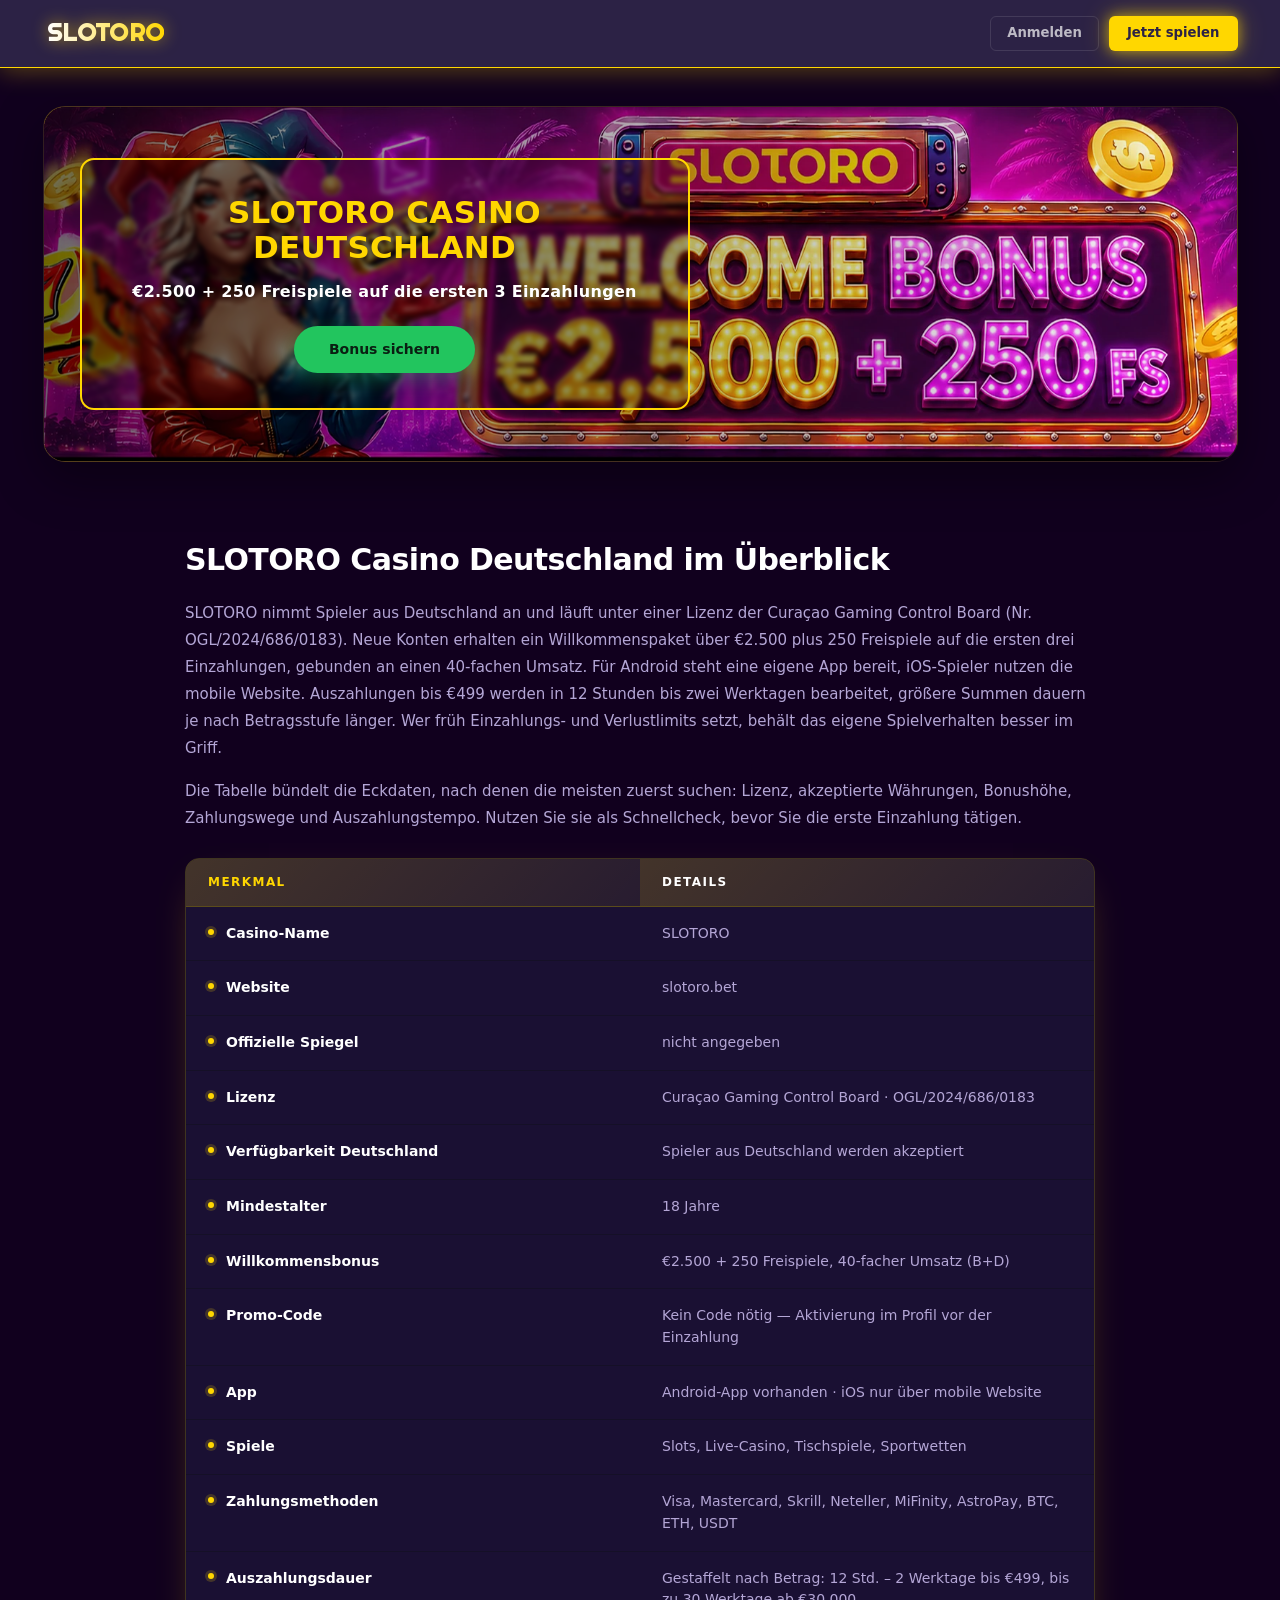
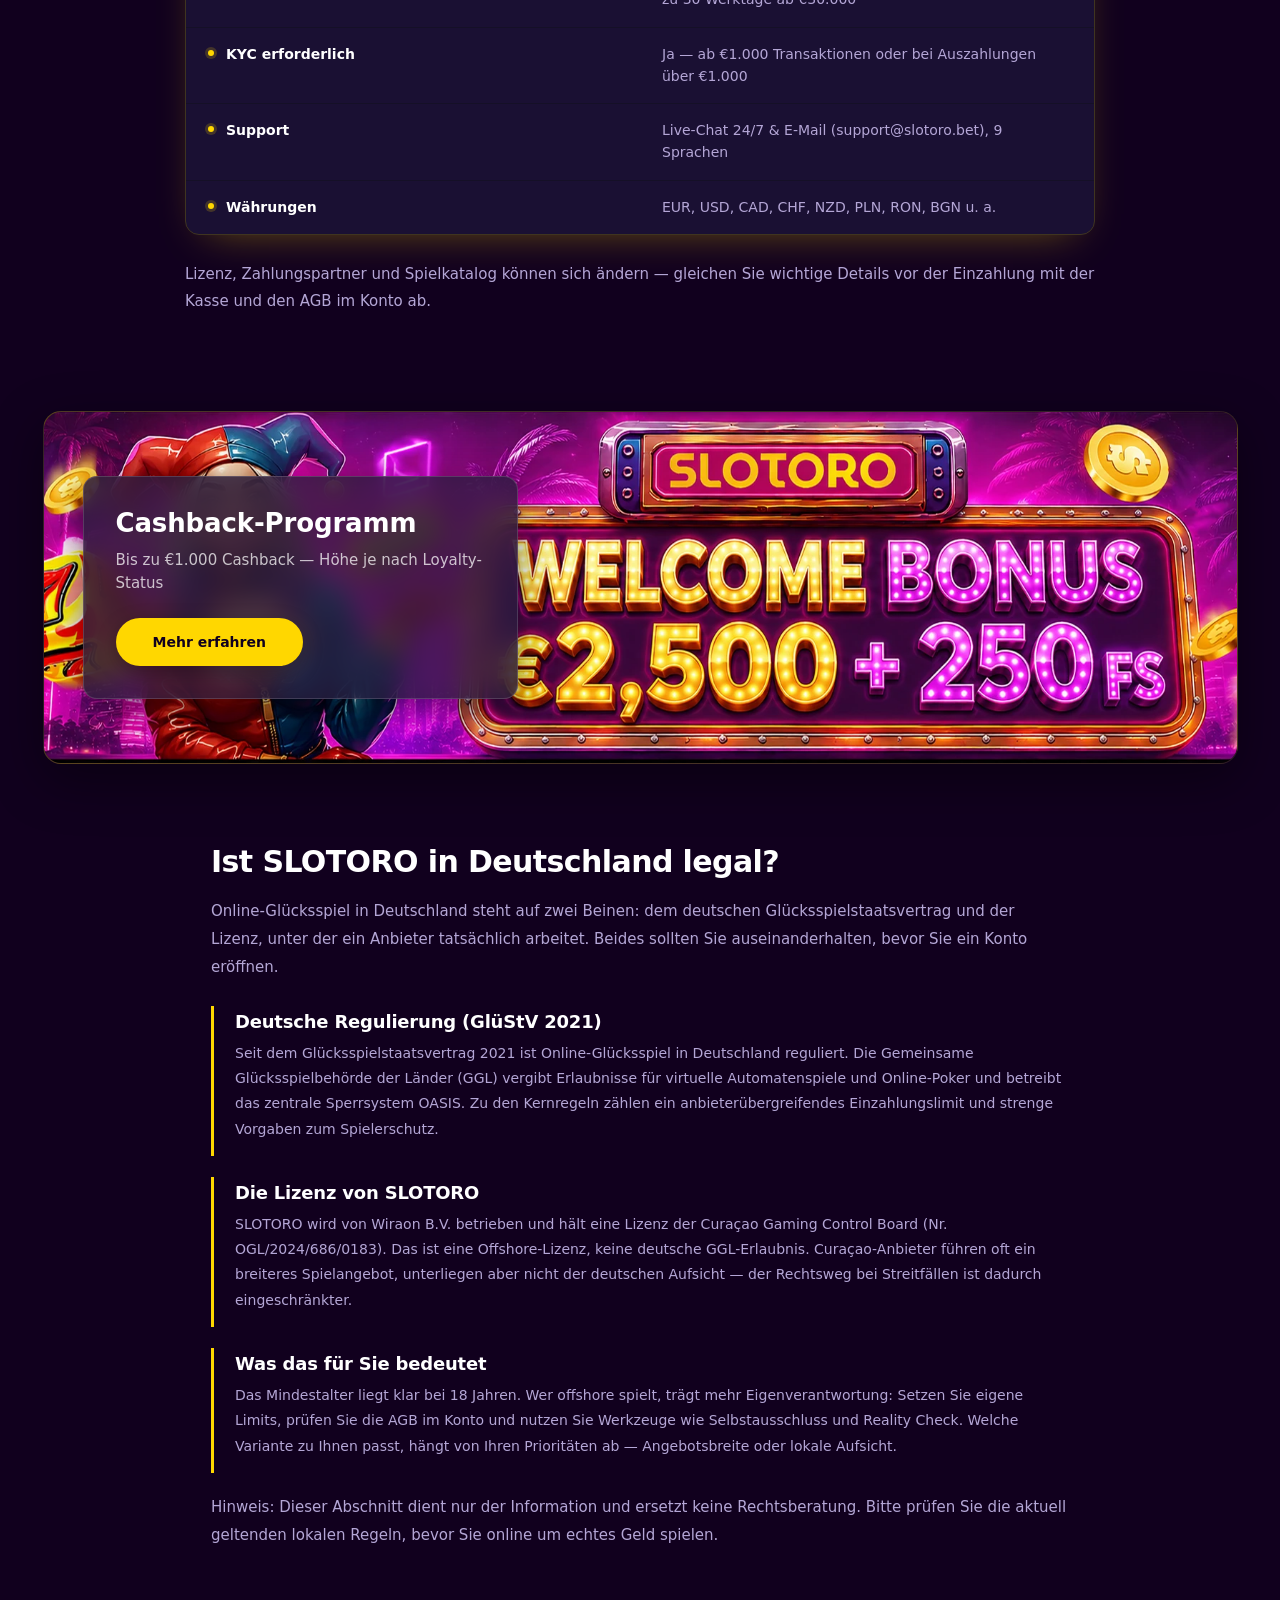
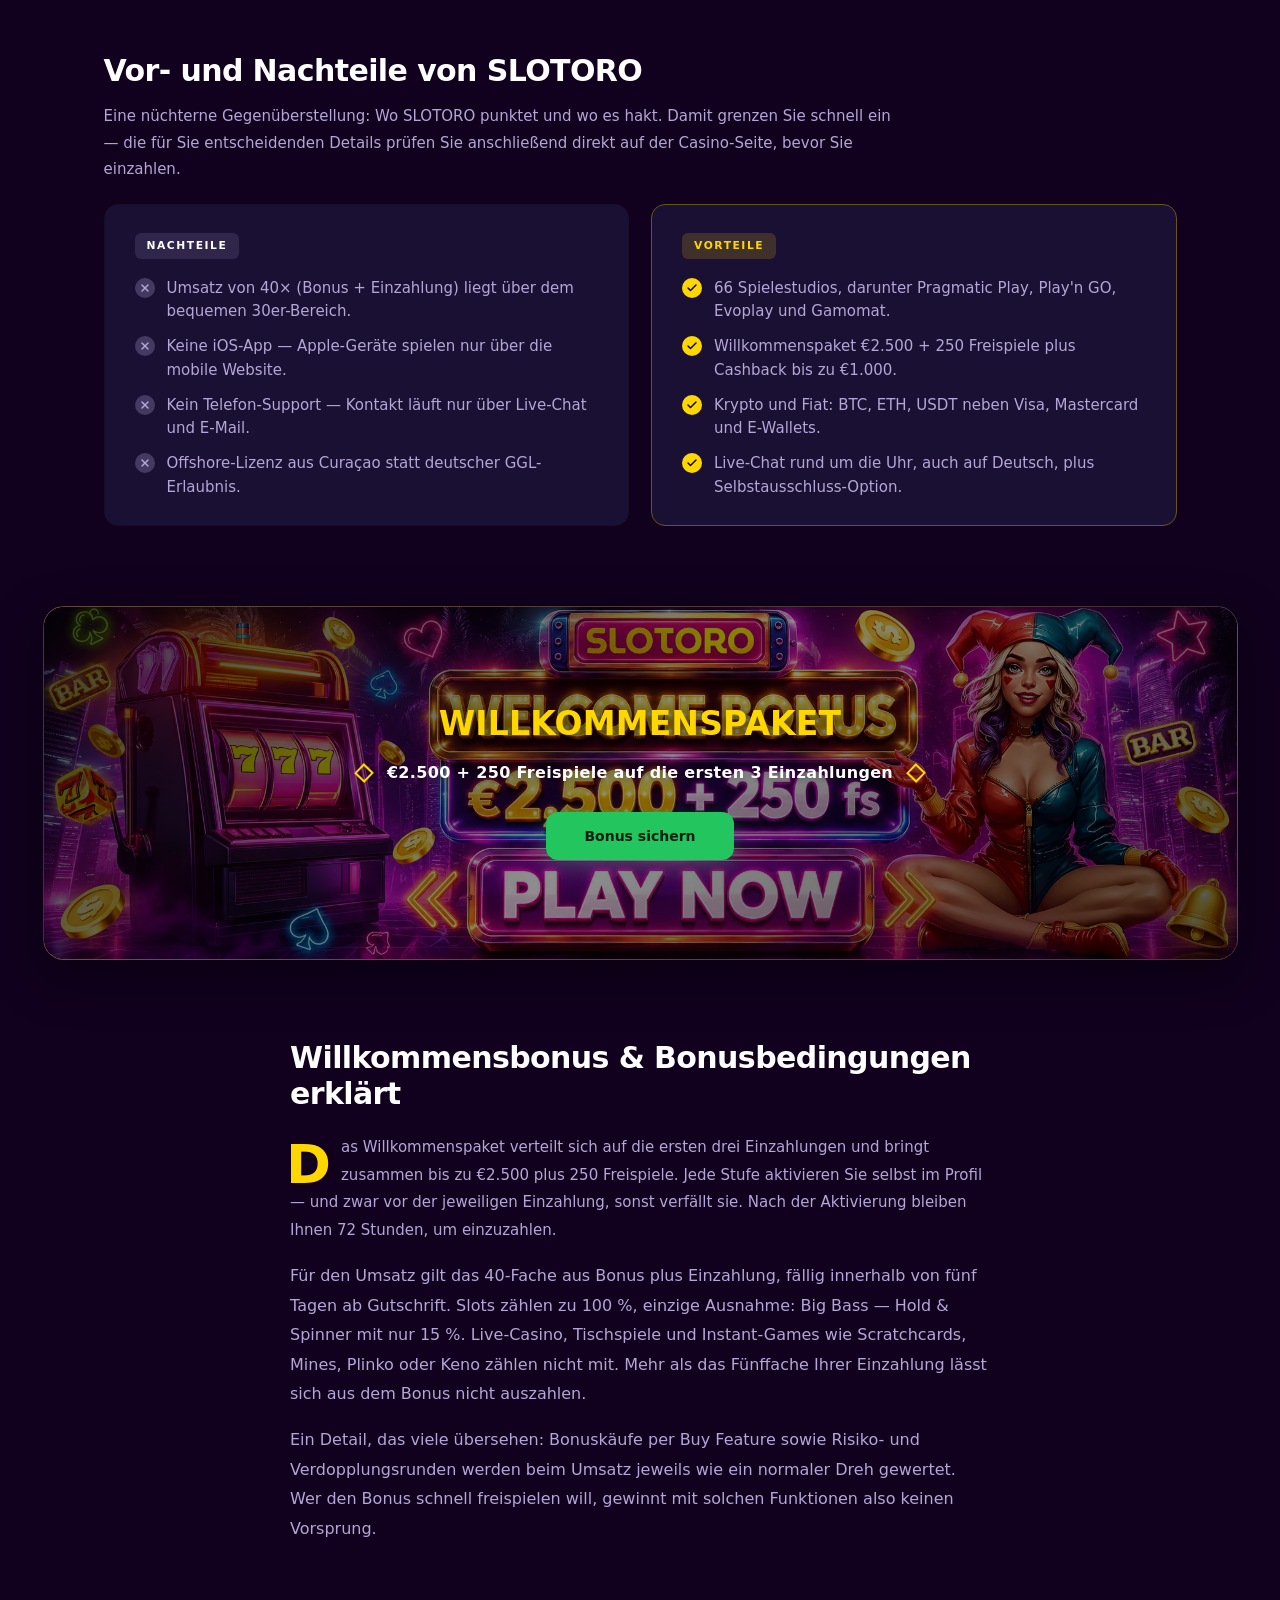
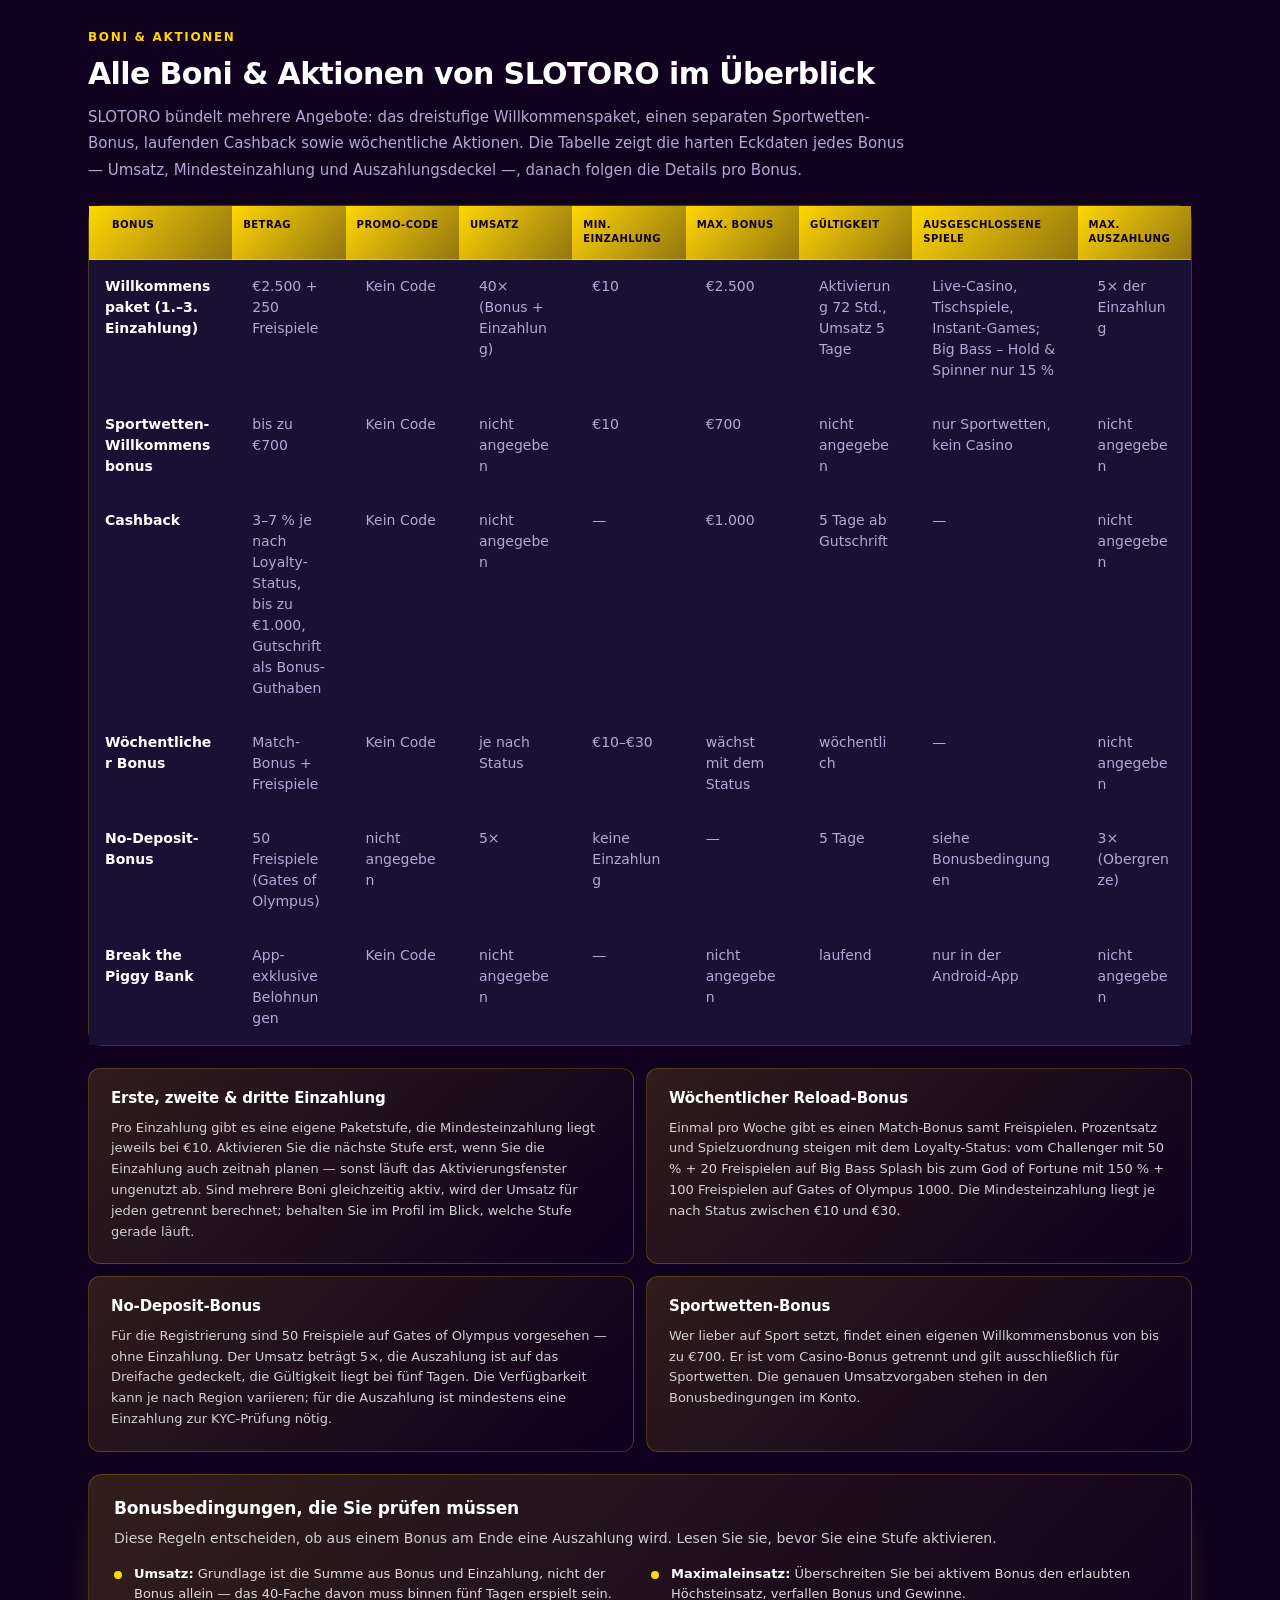
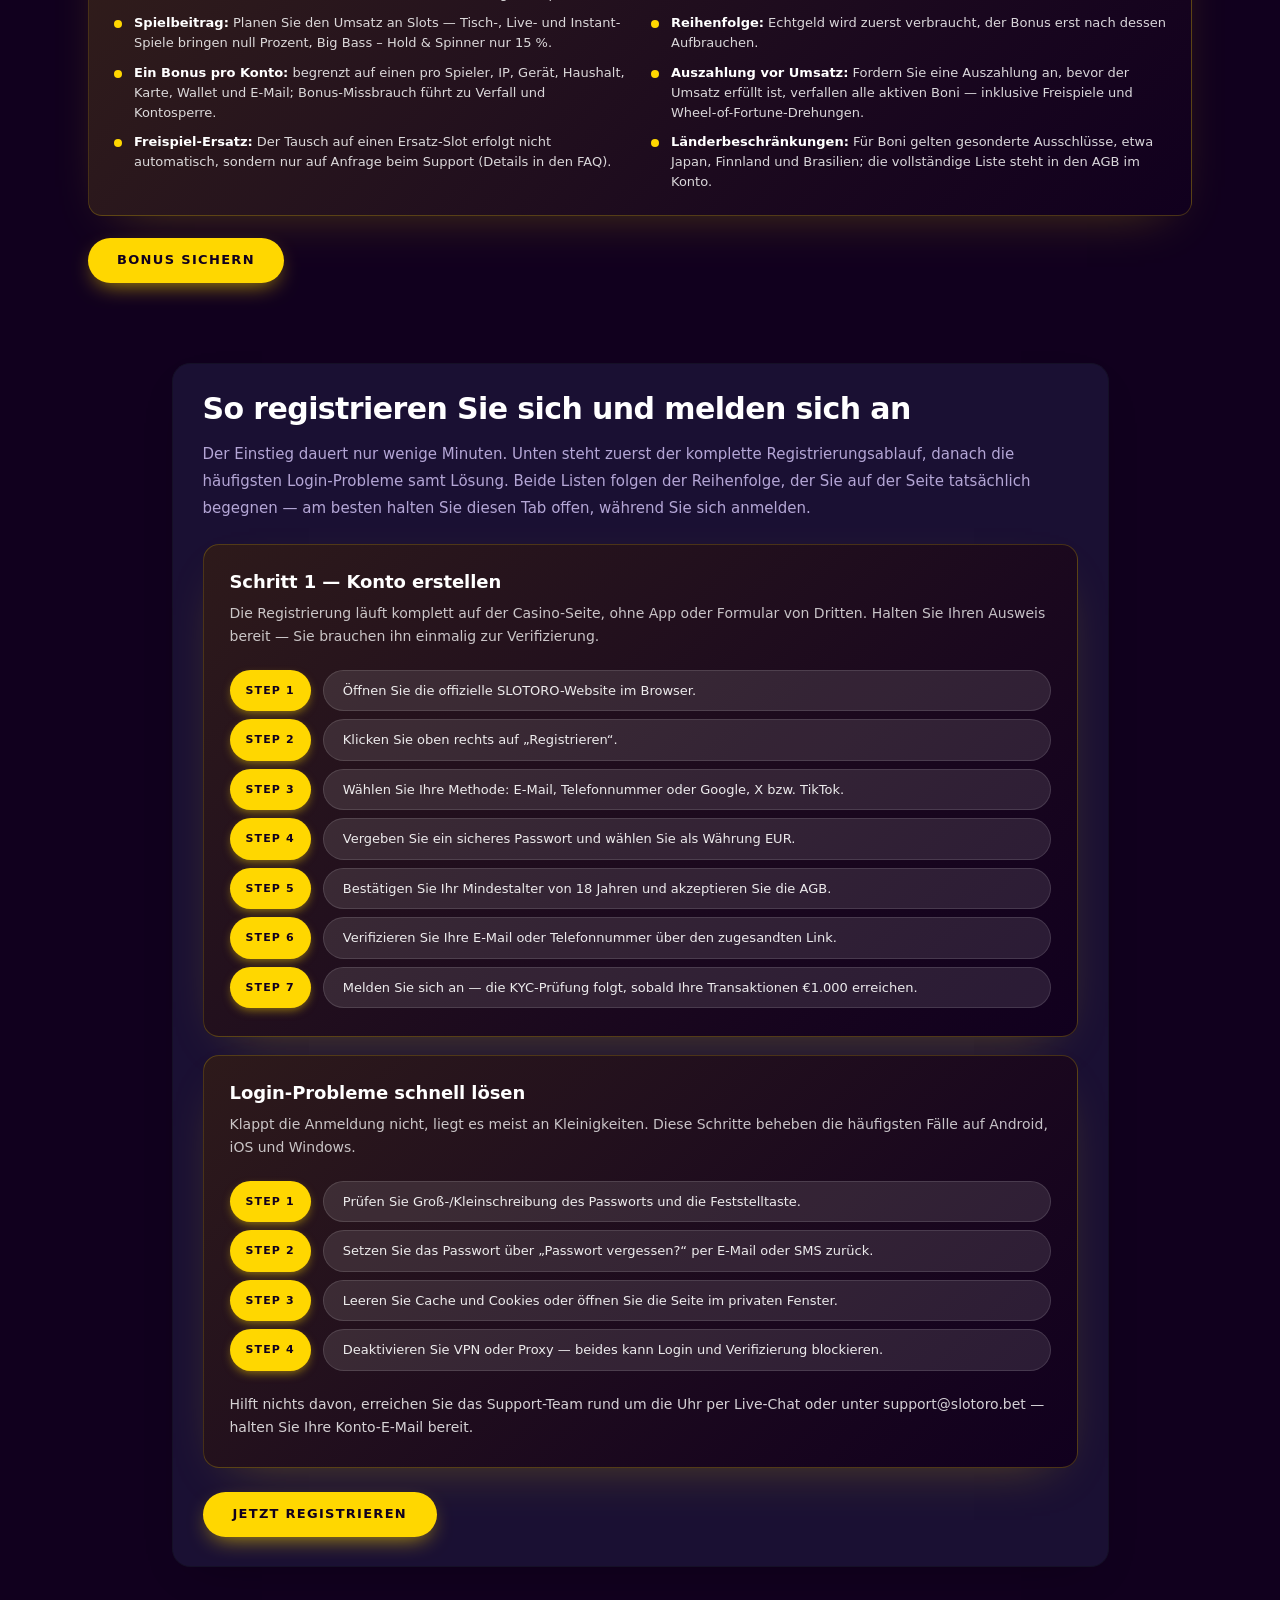
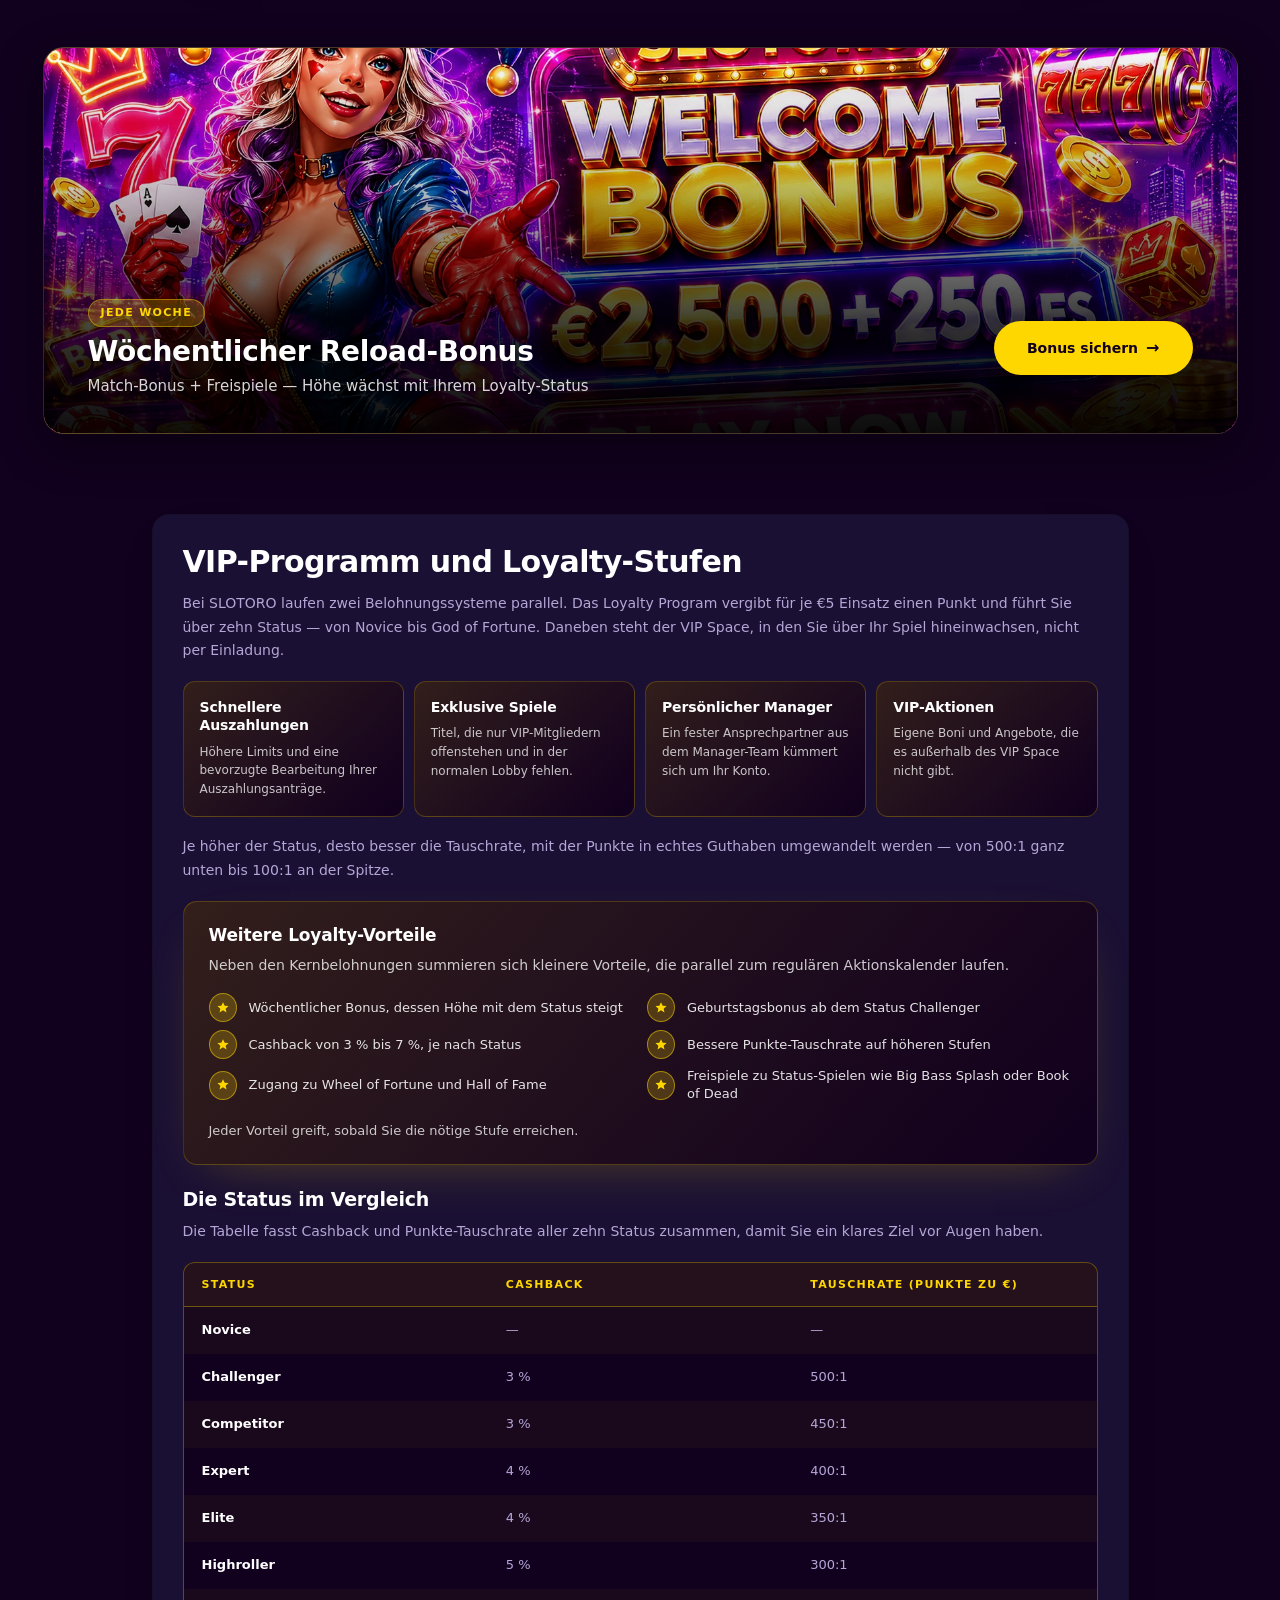
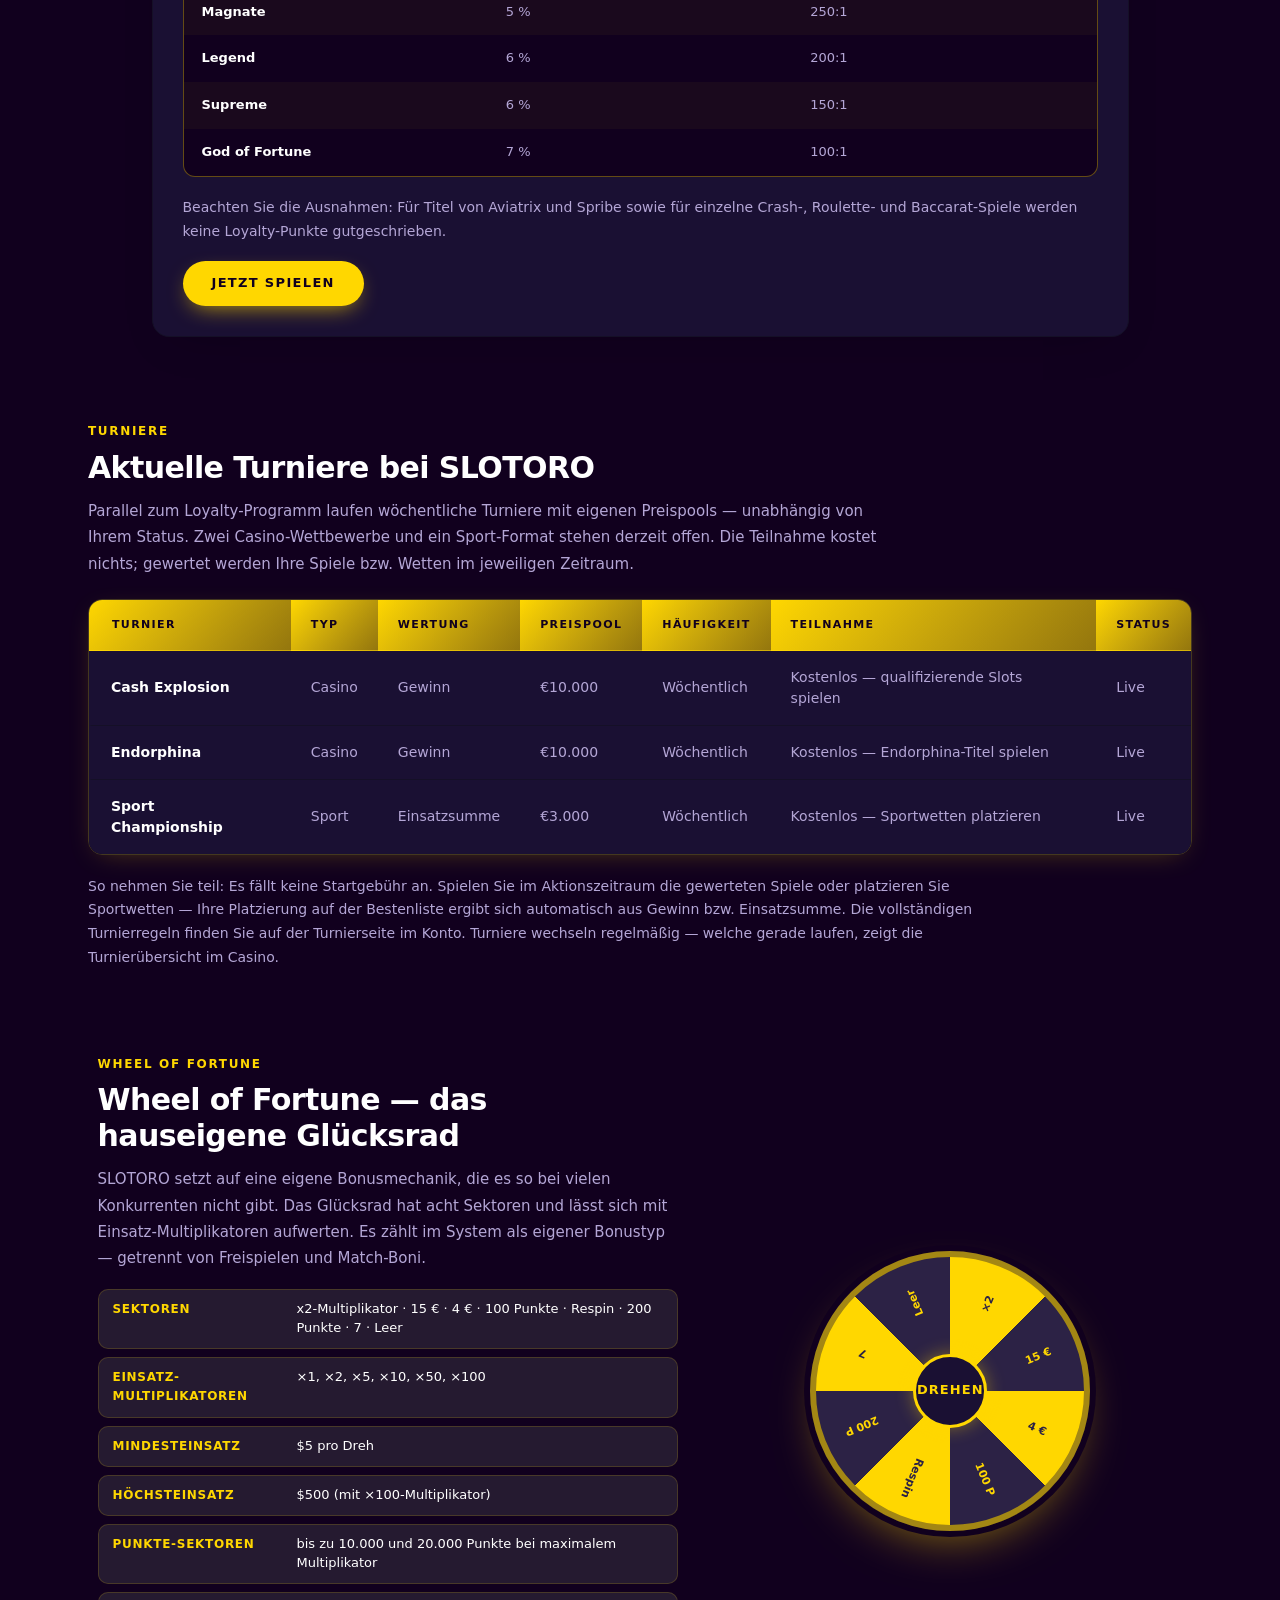
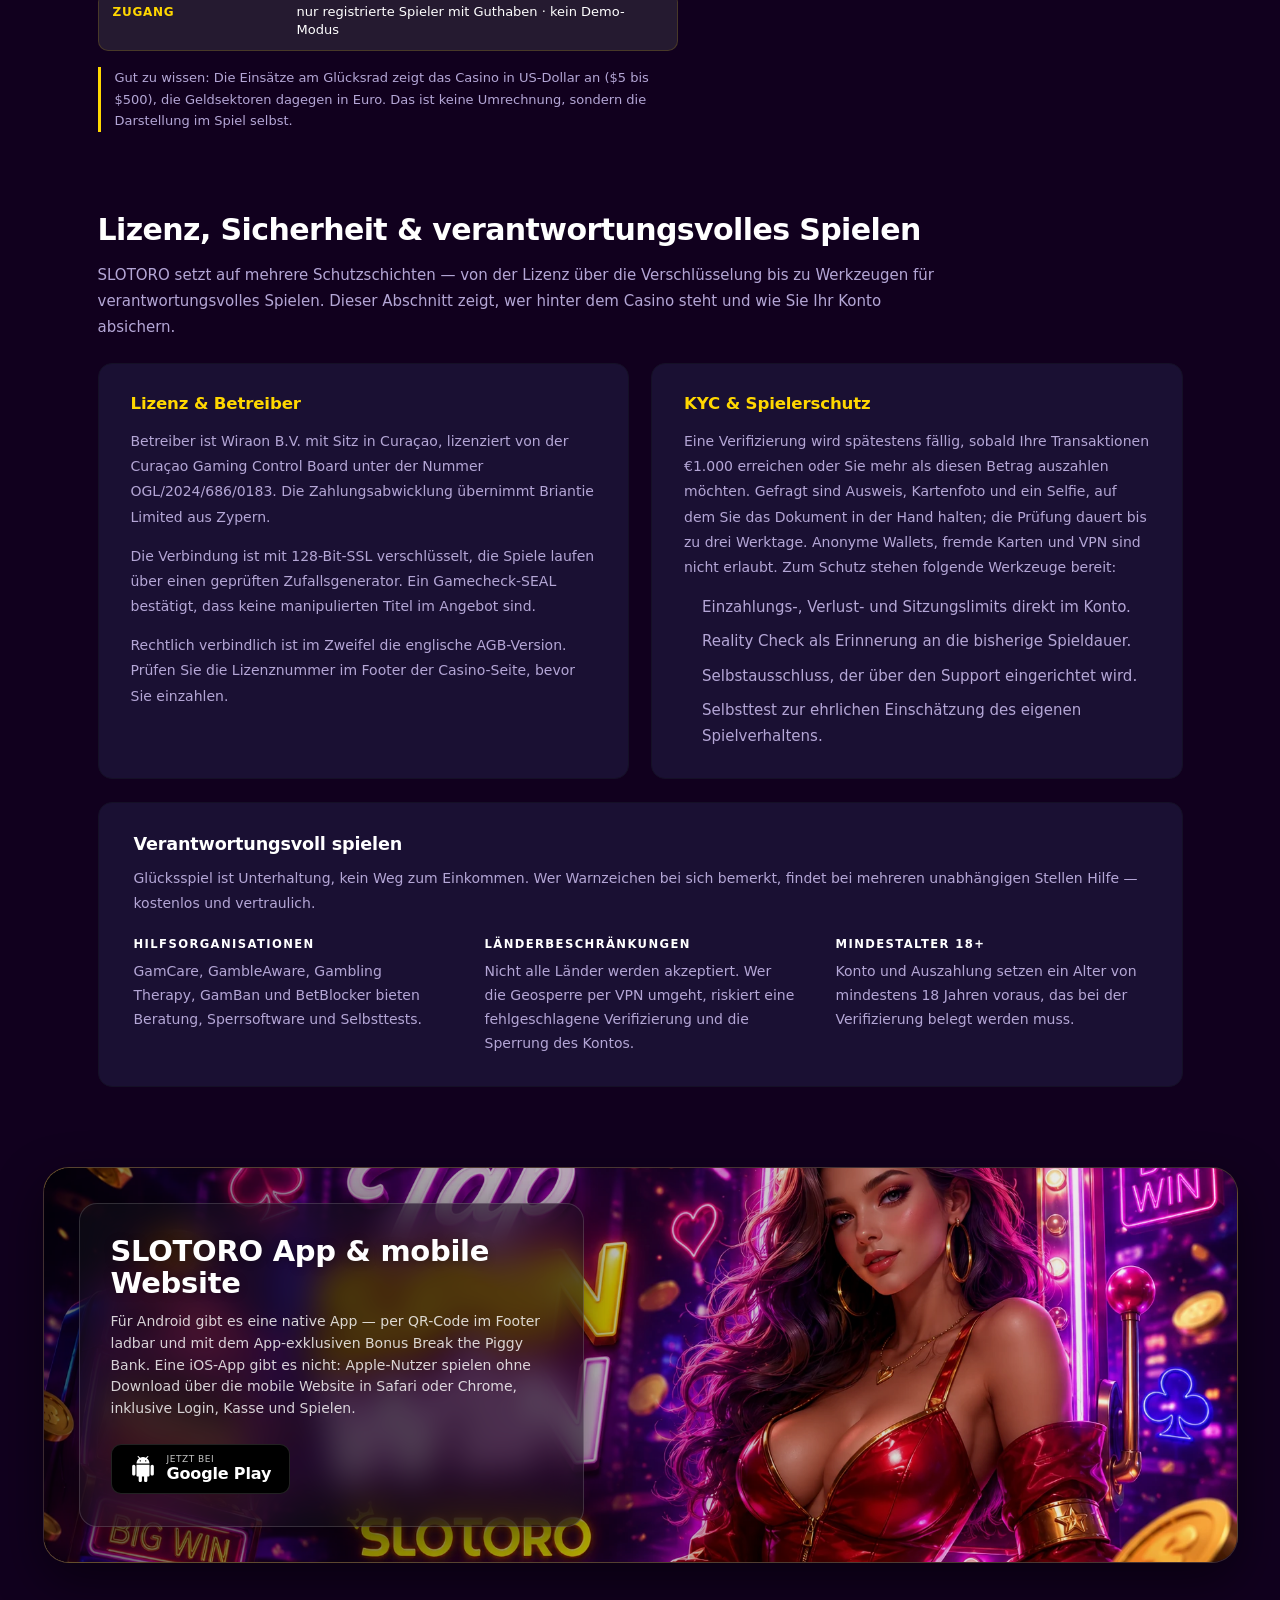
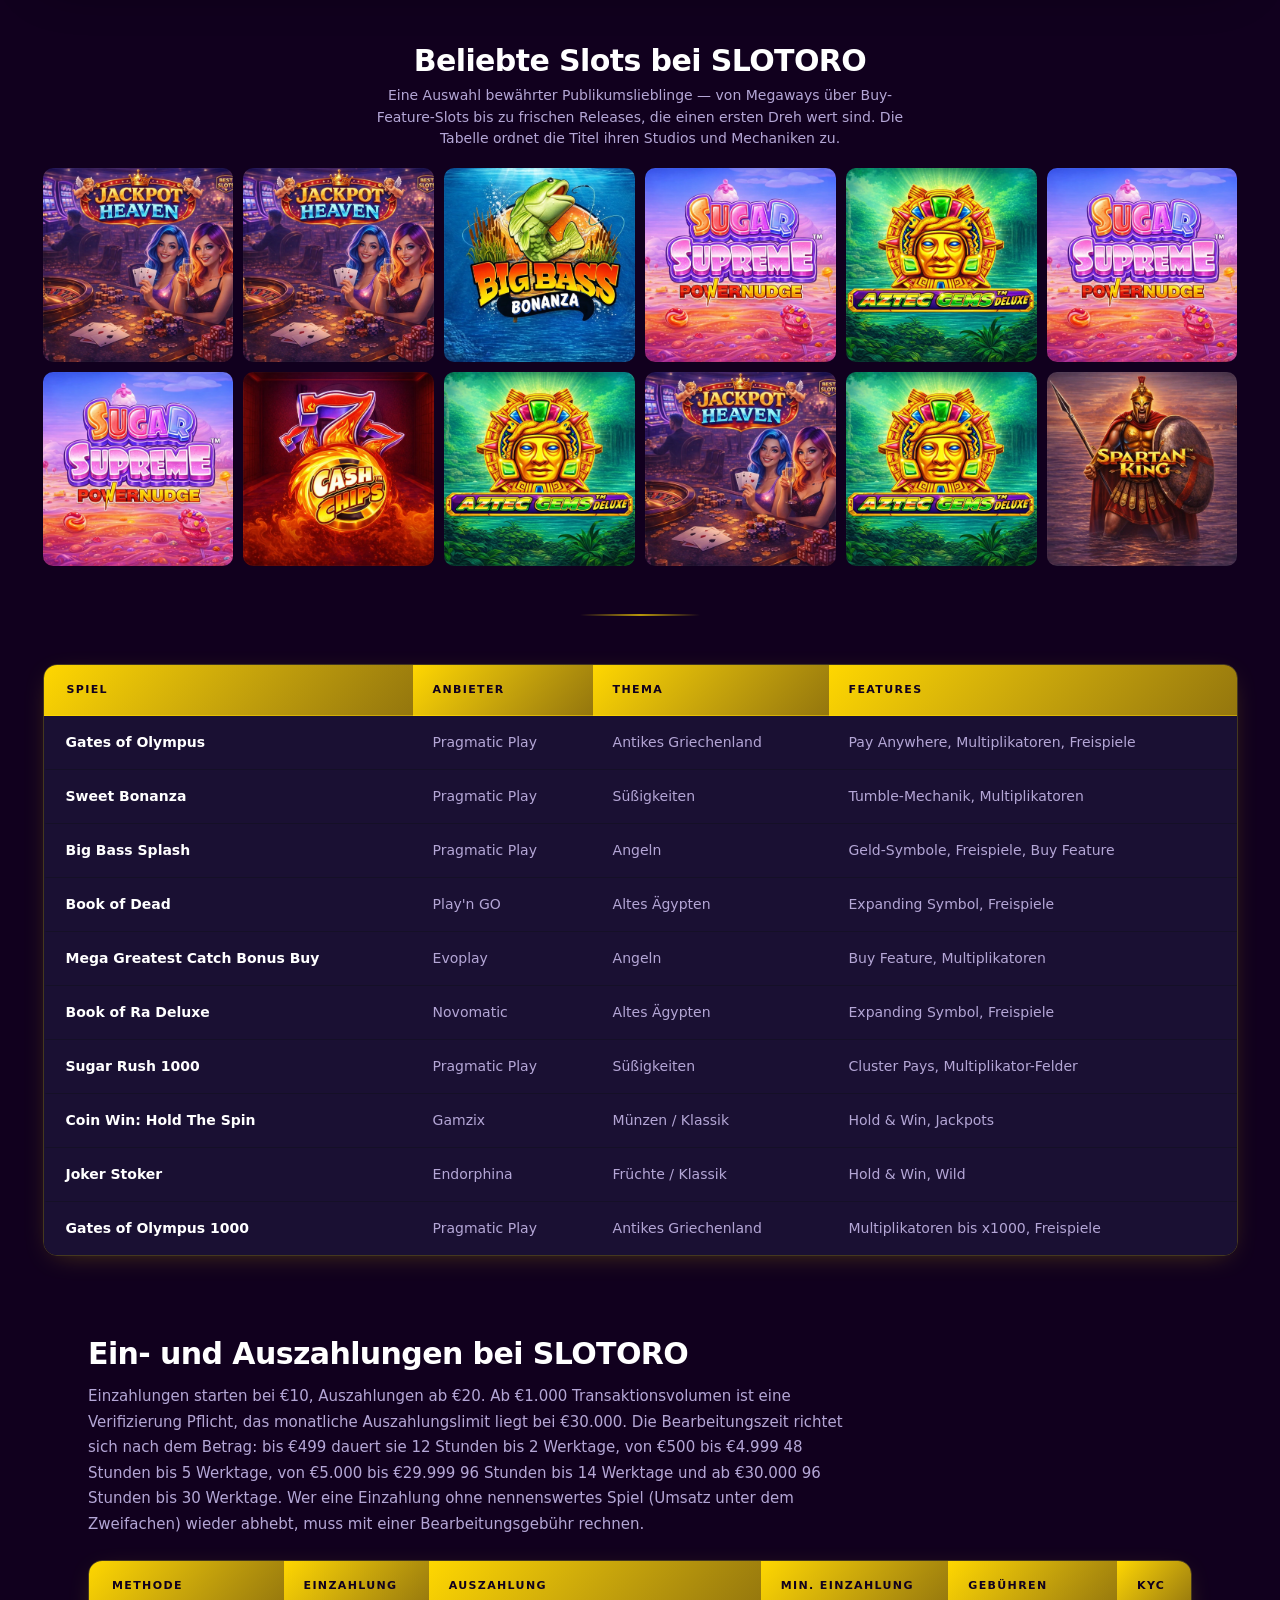
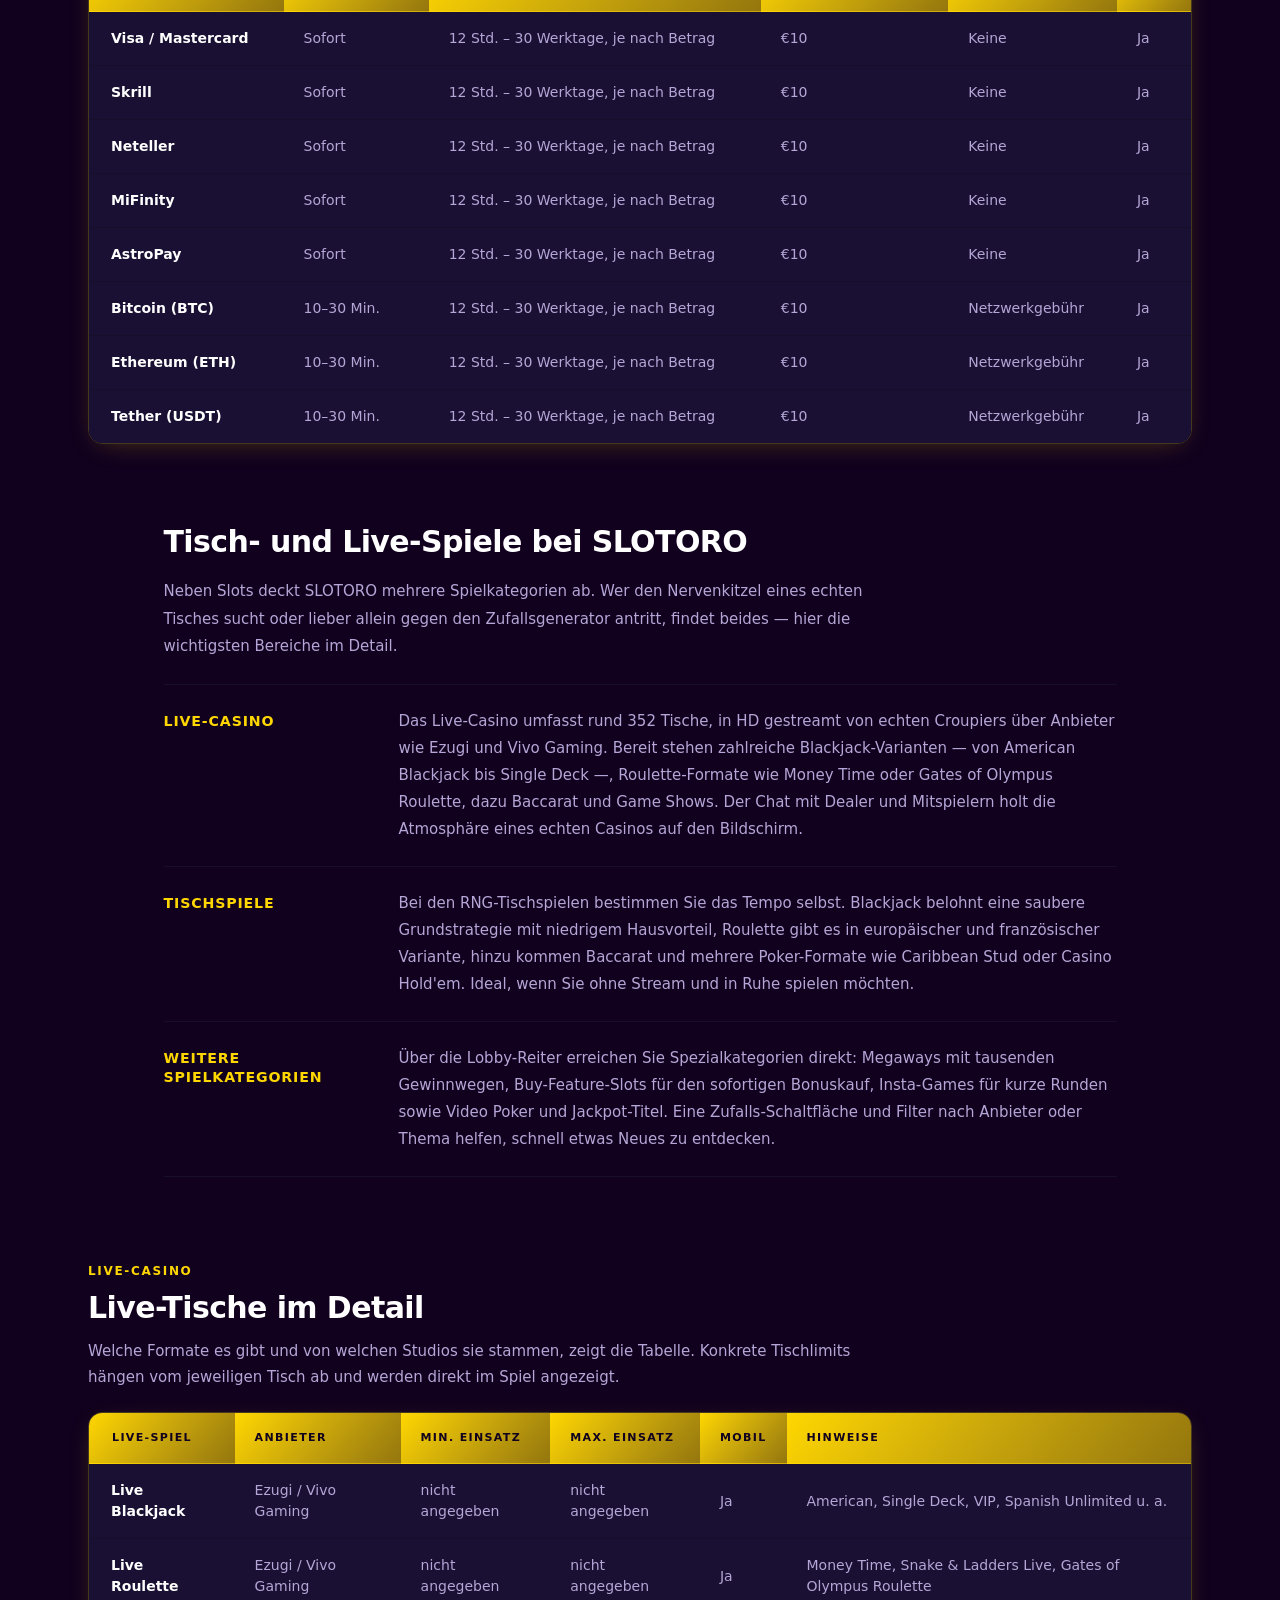
==== commit bebe690f: "Move site to branded GitHub Pages address Canonical, Open Graph, JSON-LD and sitemap use the new rep" ====
--- a/index.html
+++ b/index.html
@@ -5,24 +5,24 @@
 <meta name="viewport" content="width=device-width, initial-scale=1.0">
 <title>SLOTORO Casino Deutschland – Bonus &amp; Spiele Guide</title>
 <meta name="description" content="SLOTORO Casino Deutschland: €2.500 + 250 Freispiele, Curaçao-Lizenz, Krypto &amp; Karten, Live-Chat auf Deutsch. Bonusbedingungen prüfen und jetzt starten.">
-<link rel="canonical" href="https://lerixxi.github.io/slotoro-casino-de/">
+<link rel="canonical" href="https://lerixxi.github.io/slotoro-deutschland/">
 <link rel="icon" type="image/svg+xml" href="favicon.svg">
 <link rel="stylesheet" href="css/style-b2210b.css">
 <link rel="stylesheet" href="css/index.css">
 <meta property="og:type" content="website">
 <meta property="og:locale" content="de_DE">
-<meta property="og:url" content="https://lerixxi.github.io/slotoro-casino-de/">
+<meta property="og:url" content="https://lerixxi.github.io/slotoro-deutschland/">
 <meta property="og:title" content="SLOTORO Casino Deutschland – Bonus &amp; Spiele Guide">
 <meta property="og:description" content="SLOTORO Casino Deutschland: €2.500 + 250 Freispiele, Curaçao-Lizenz, 24/7 Live-Chat auf Deutsch. Alle Boni und Bonusbedingungen im Überblick.">
-<meta property="og:image" content="https://lerixxi.github.io/slotoro-casino-de/img/bonus_banner/5ef8c1b1.webp">
+<meta property="og:image" content="https://lerixxi.github.io/slotoro-deutschland/img/bonus_banner/5ef8c1b1.webp">
 <meta property="og:image:width" content="1983">
 <meta property="og:image:height" content="491">
 <meta property="og:image:type" content="image/webp">
 <meta name="twitter:card" content="summary_large_image">
-<meta name="twitter:url" content="https://lerixxi.github.io/slotoro-casino-de/">
+<meta name="twitter:url" content="https://lerixxi.github.io/slotoro-deutschland/">
 <meta name="twitter:title" content="SLOTORO Casino Deutschland – Bonus &amp; Spiele Guide">
 <meta name="twitter:description" content="SLOTORO Casino Deutschland: €2.500 + 250 Freispiele, Curaçao-Lizenz, 24/7 Live-Chat auf Deutsch. Alle Boni und Bonusbedingungen im Überblick.">
-<meta name="twitter:image" content="https://lerixxi.github.io/slotoro-casino-de/img/bonus_banner/5ef8c1b1.webp">
+<meta name="twitter:image" content="https://lerixxi.github.io/slotoro-deutschland/img/bonus_banner/5ef8c1b1.webp">
 </head>
 <body class="ld-nav-hover-9">
 
@@ -1070,13 +1070,13 @@
           "@type": "ListItem",
           "position": 1,
           "name": "Startseite",
-          "item": "https://lerixxi.github.io/slotoro-casino-de/"
+          "item": "https://lerixxi.github.io/slotoro-deutschland/"
         },
         {
           "@type": "ListItem",
           "position": 2,
           "name": "SLOTORO Casino Deutschland",
-          "item": "https://lerixxi.github.io/slotoro-casino-de/"
+          "item": "https://lerixxi.github.io/slotoro-deutschland/"
         }
       ]
     },
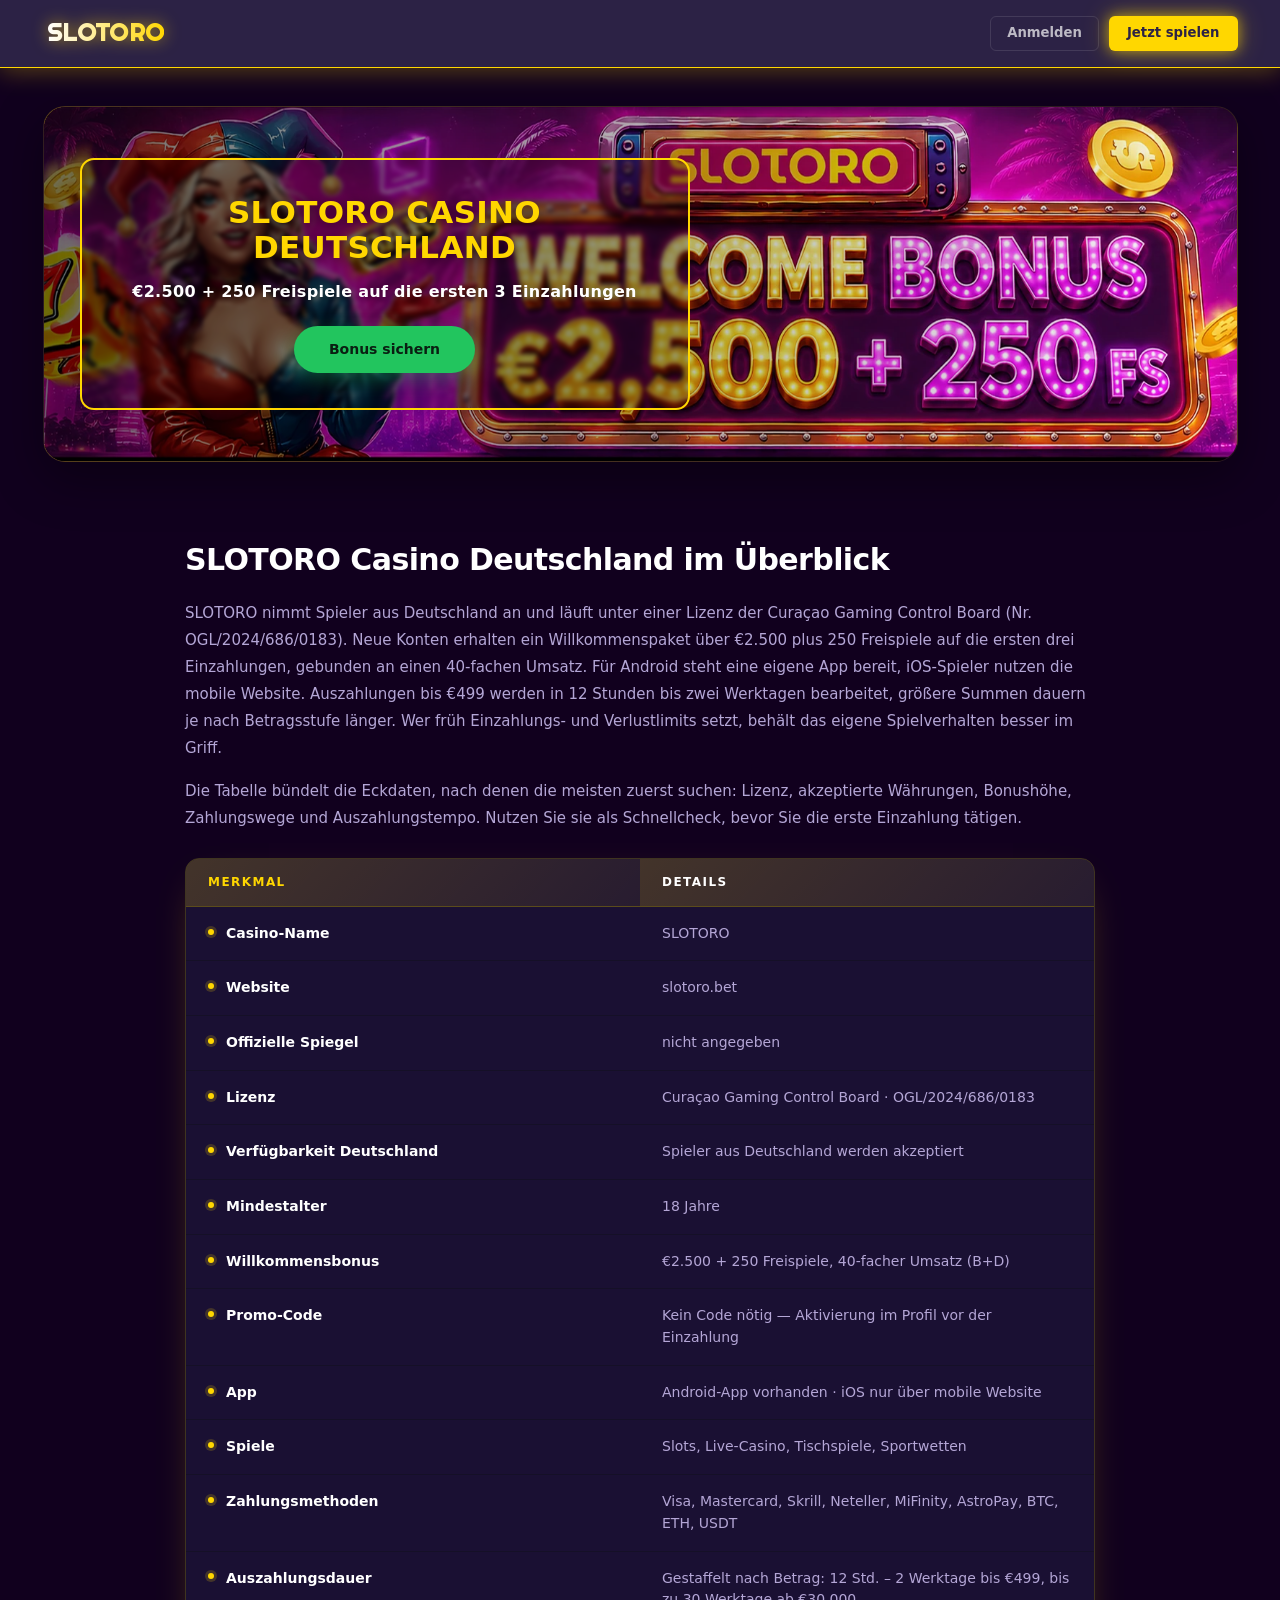
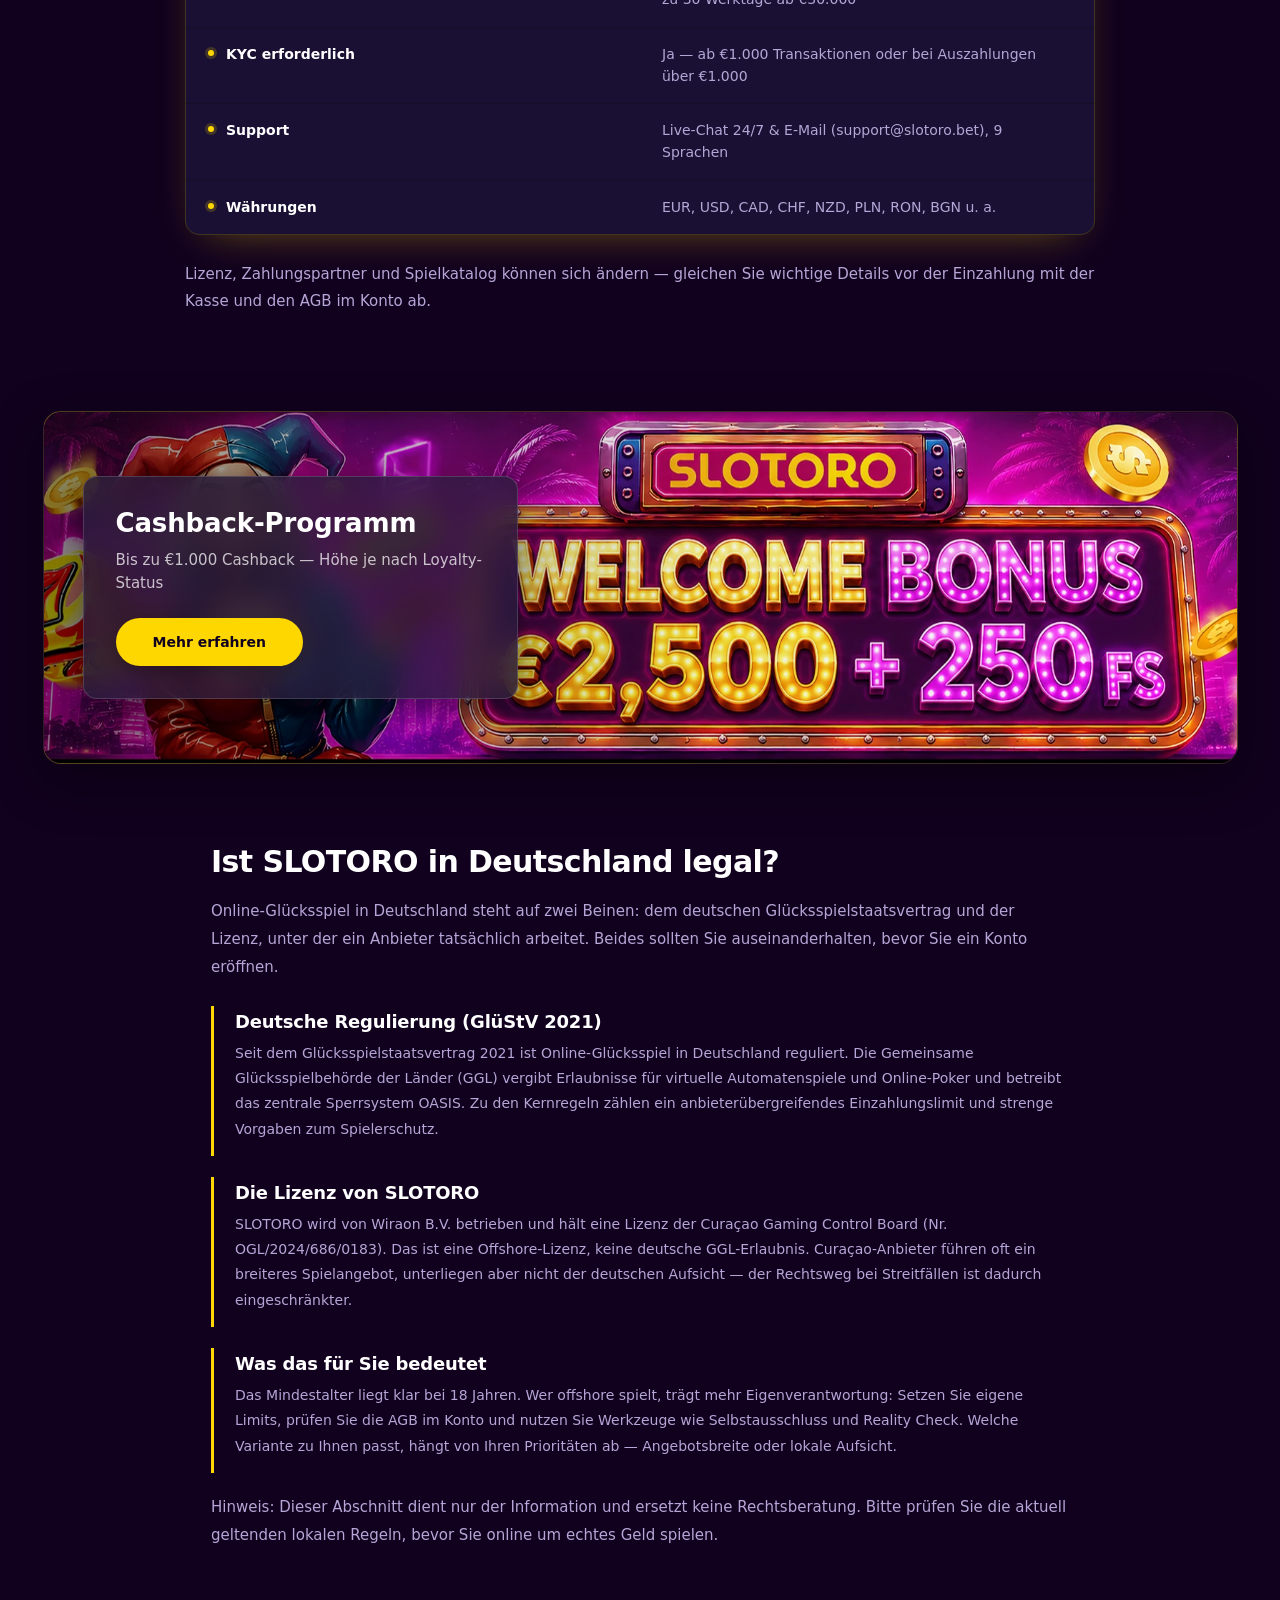
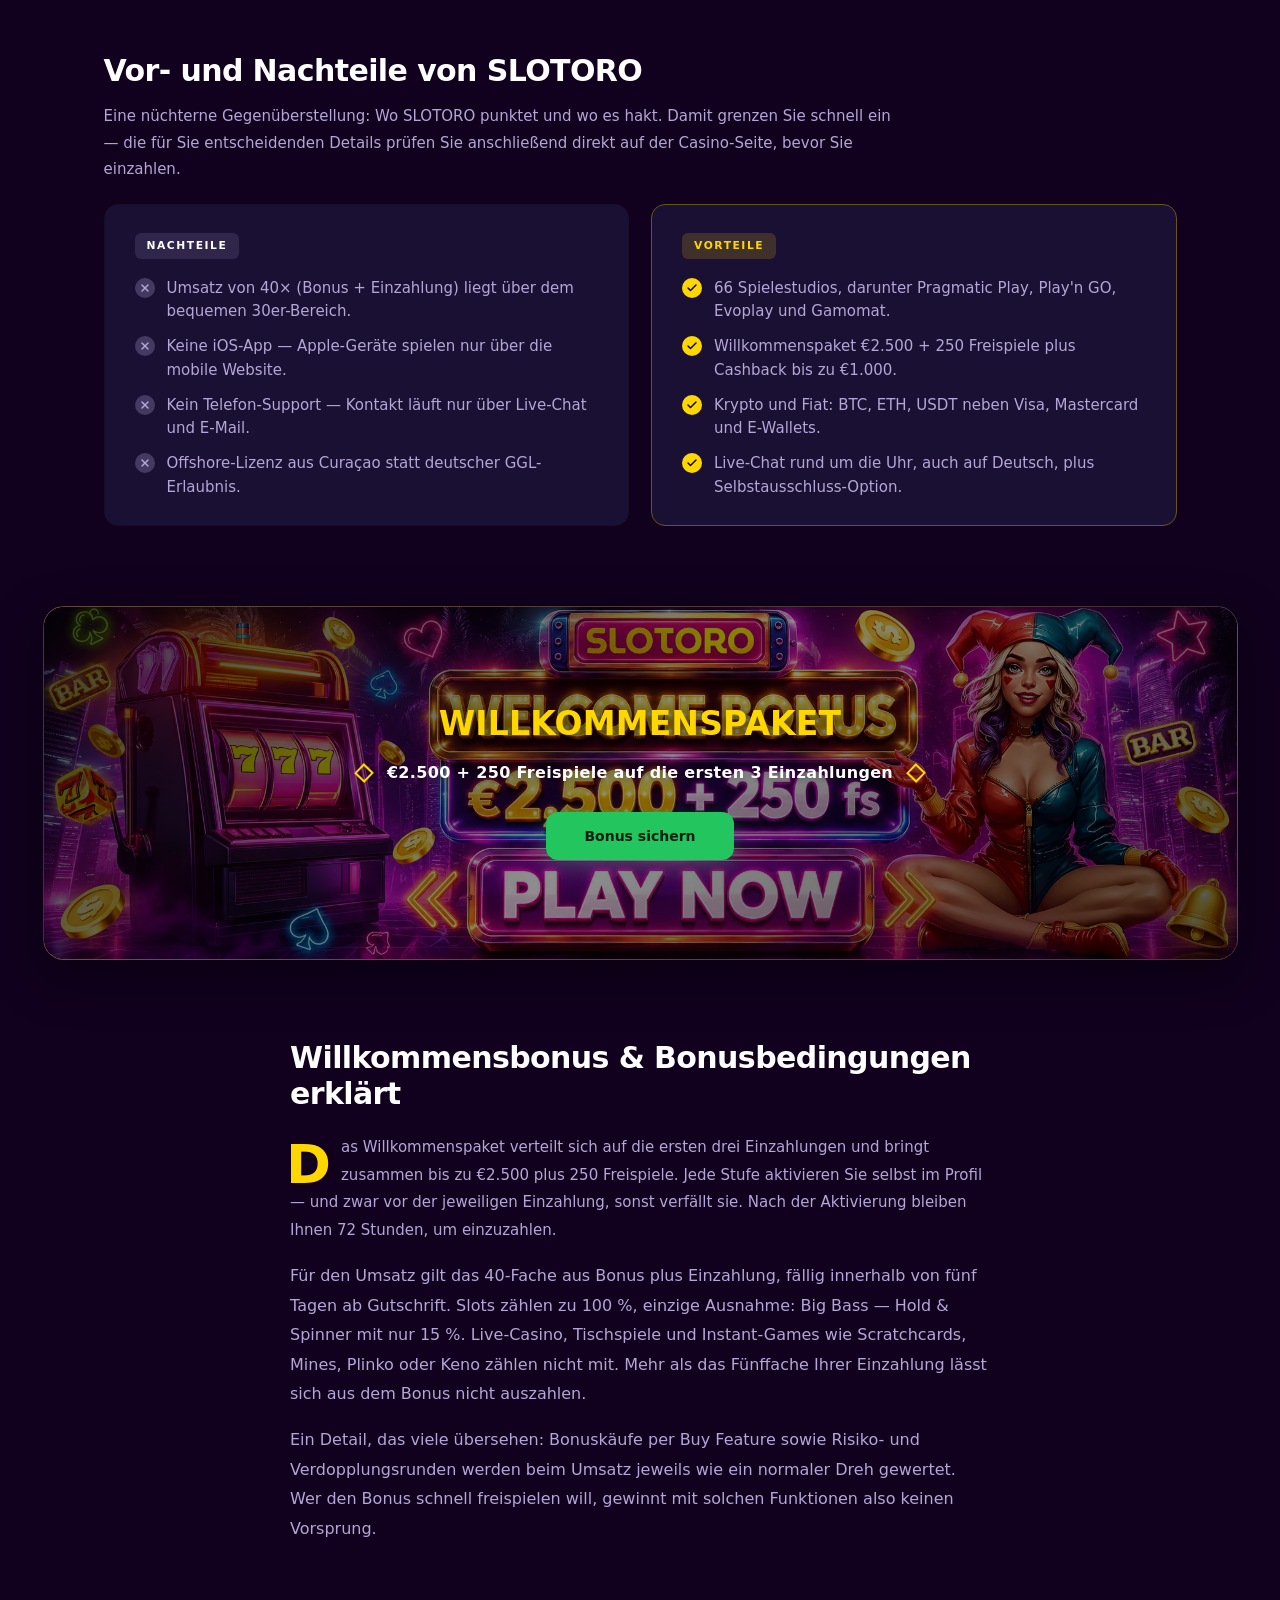
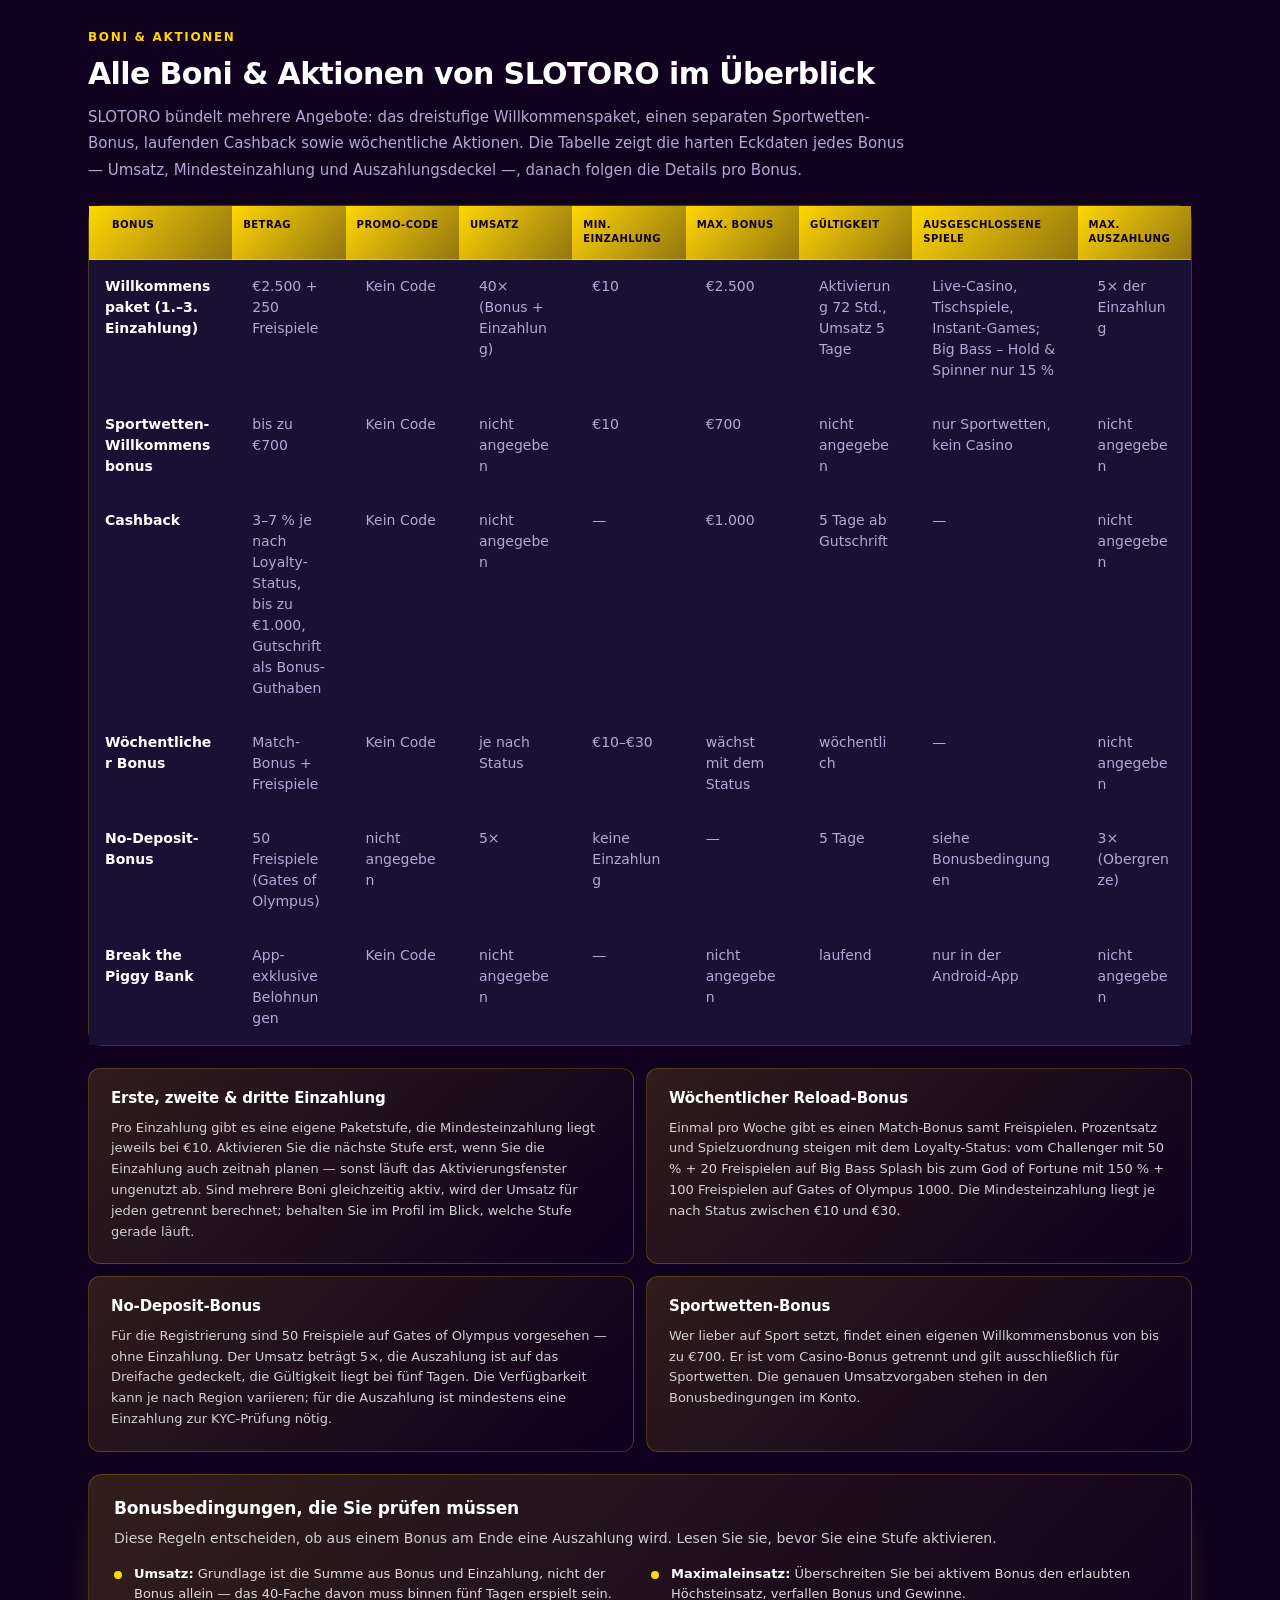
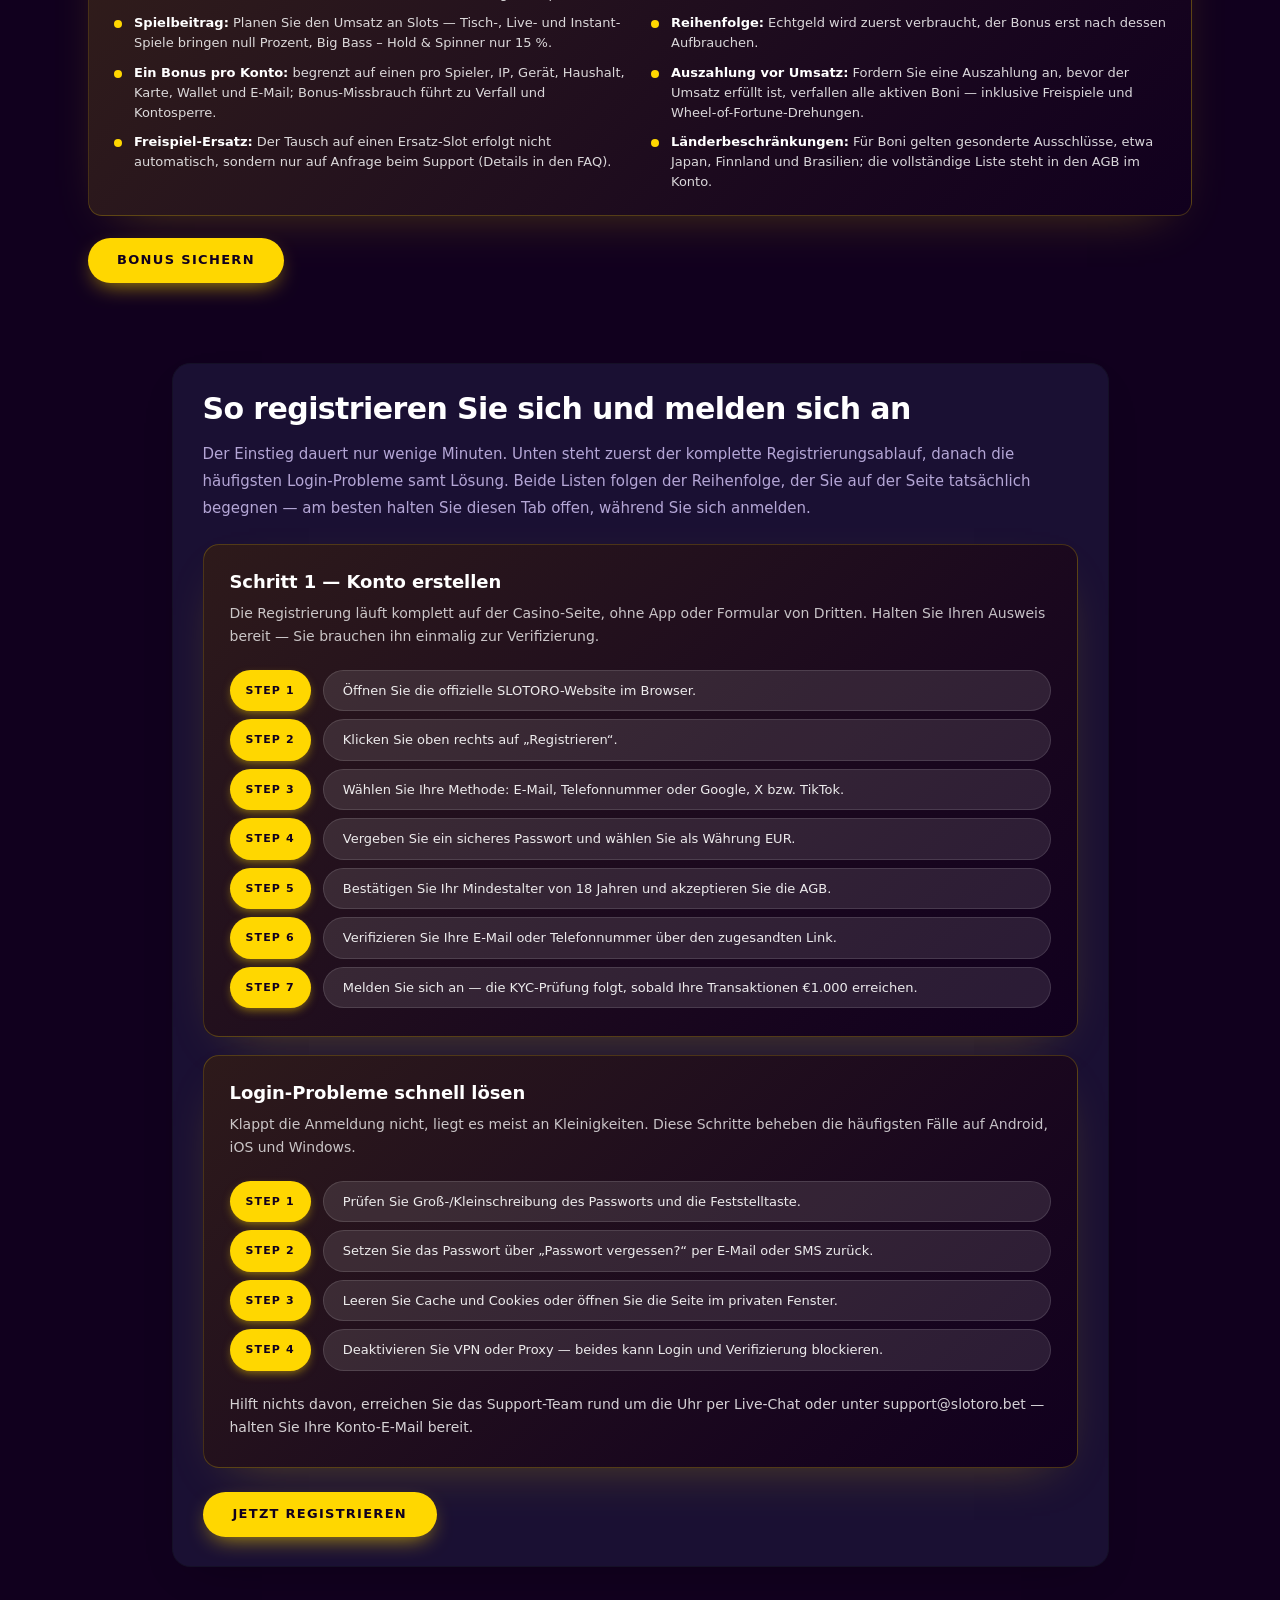
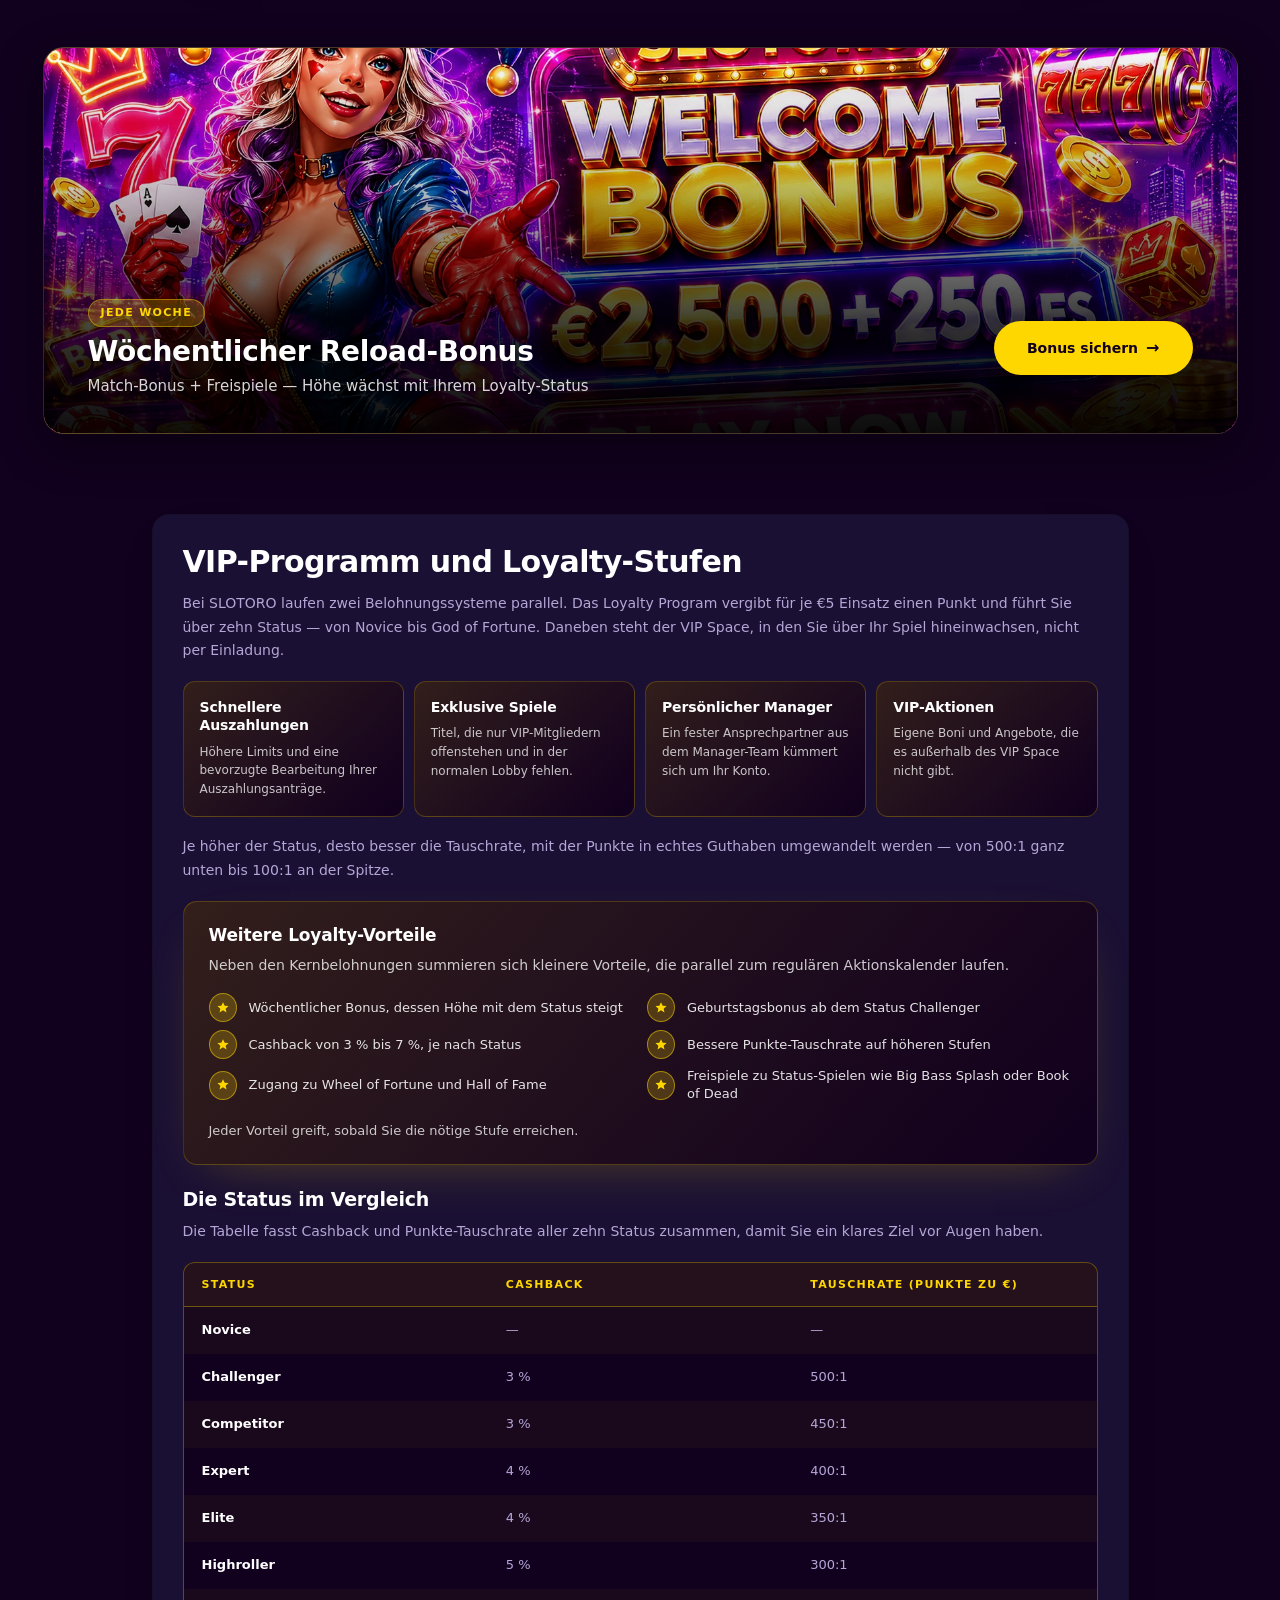
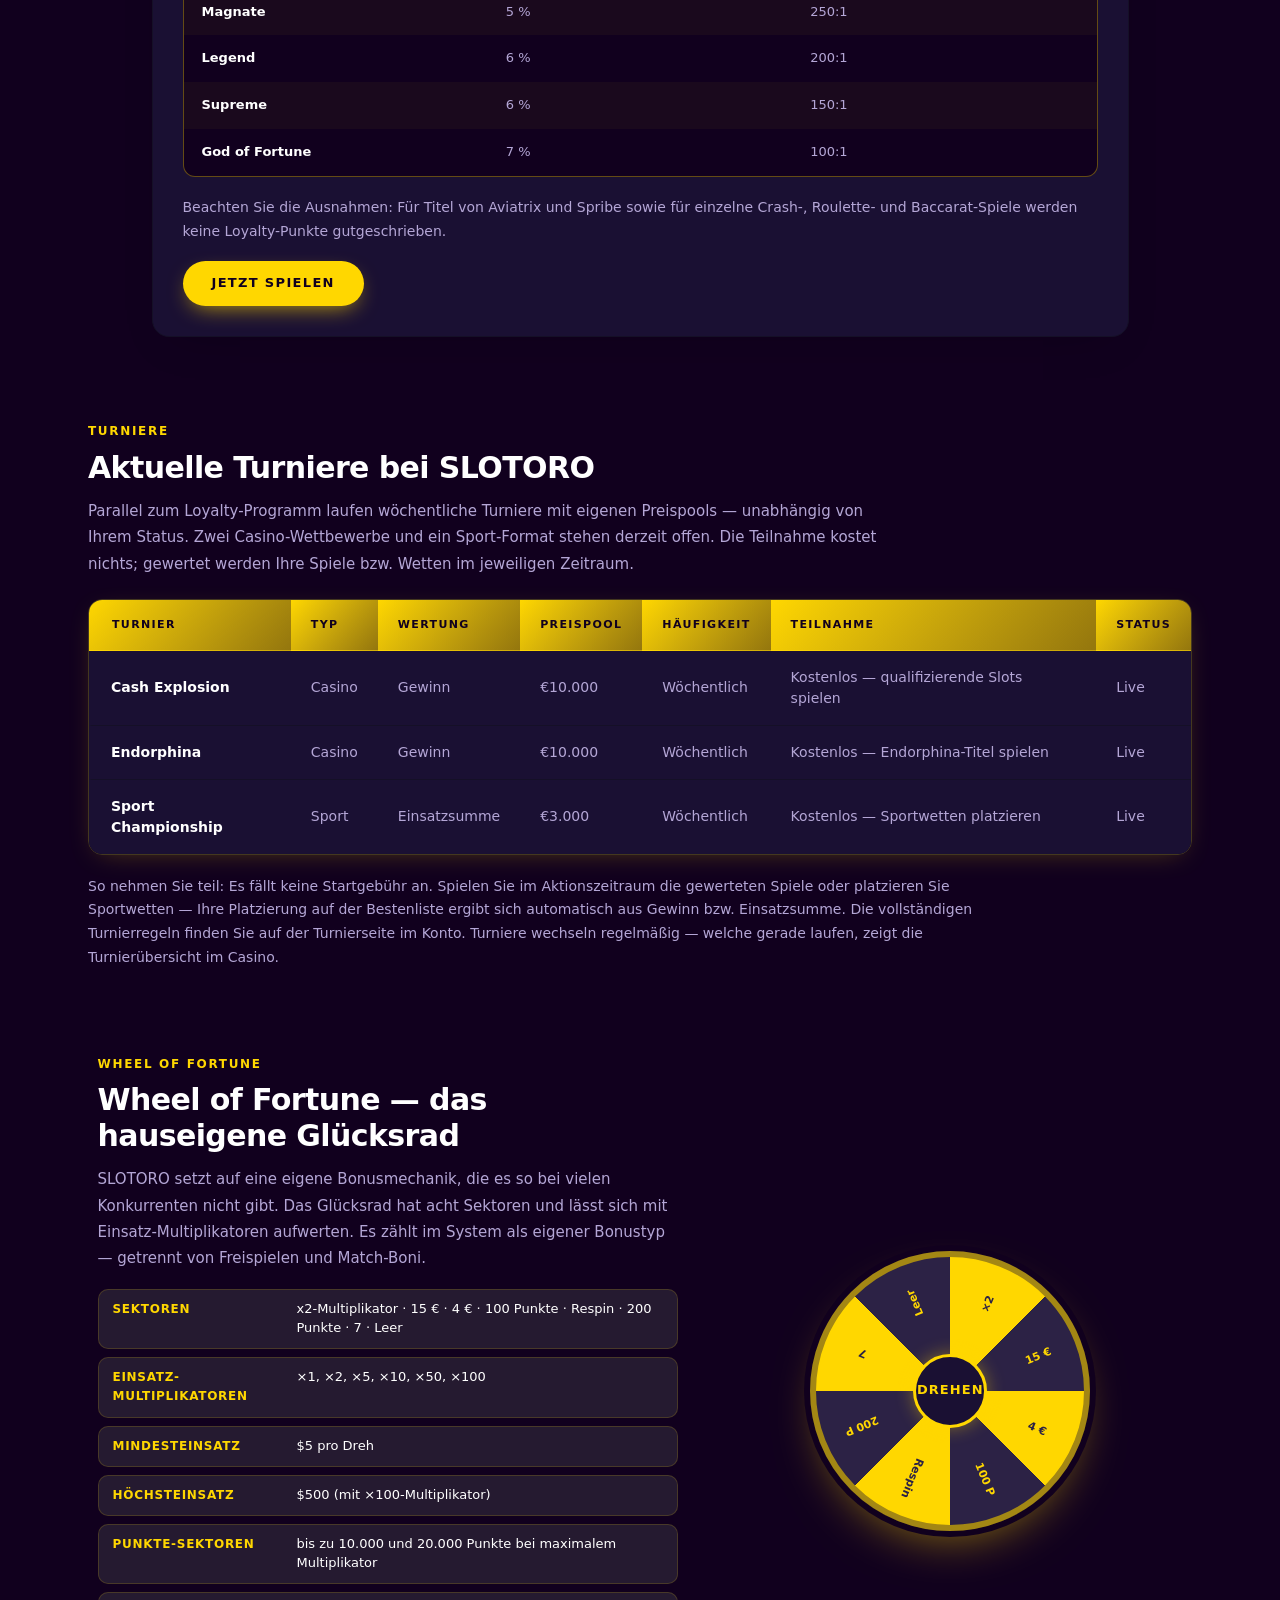
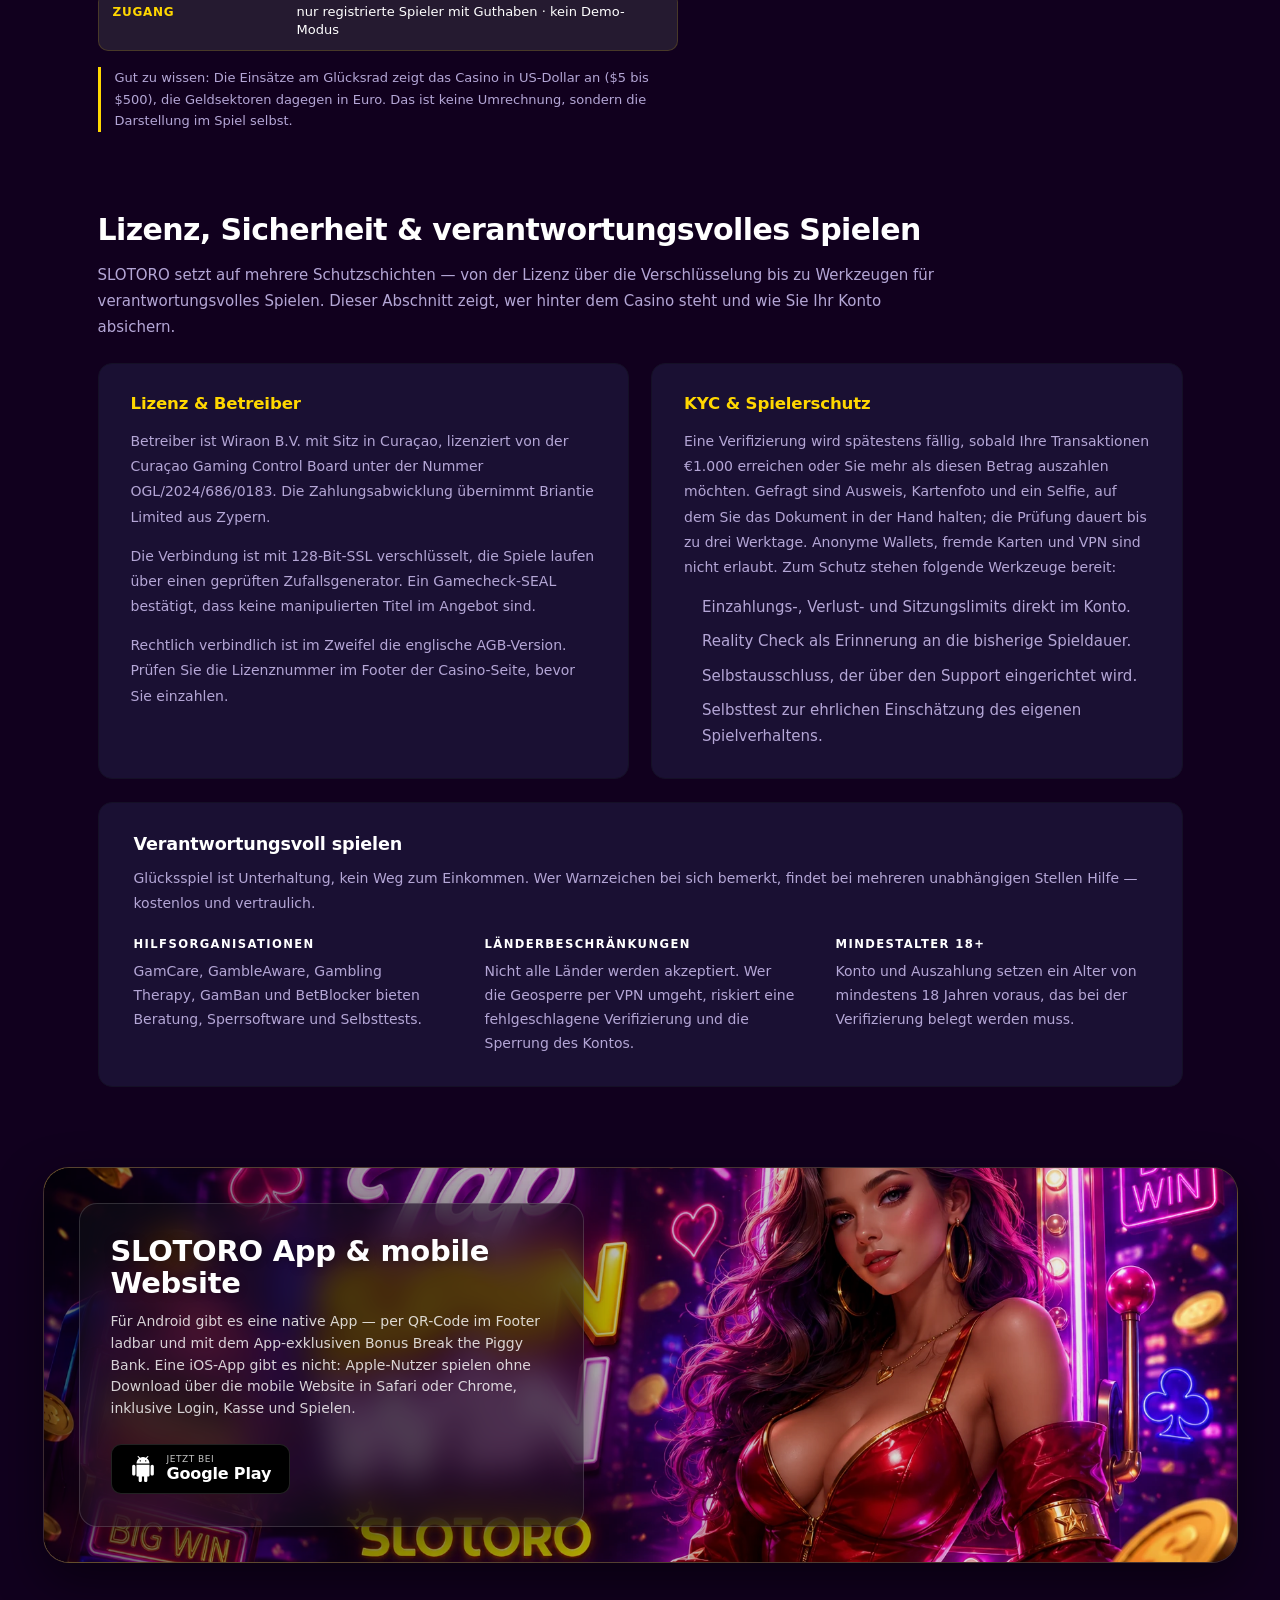
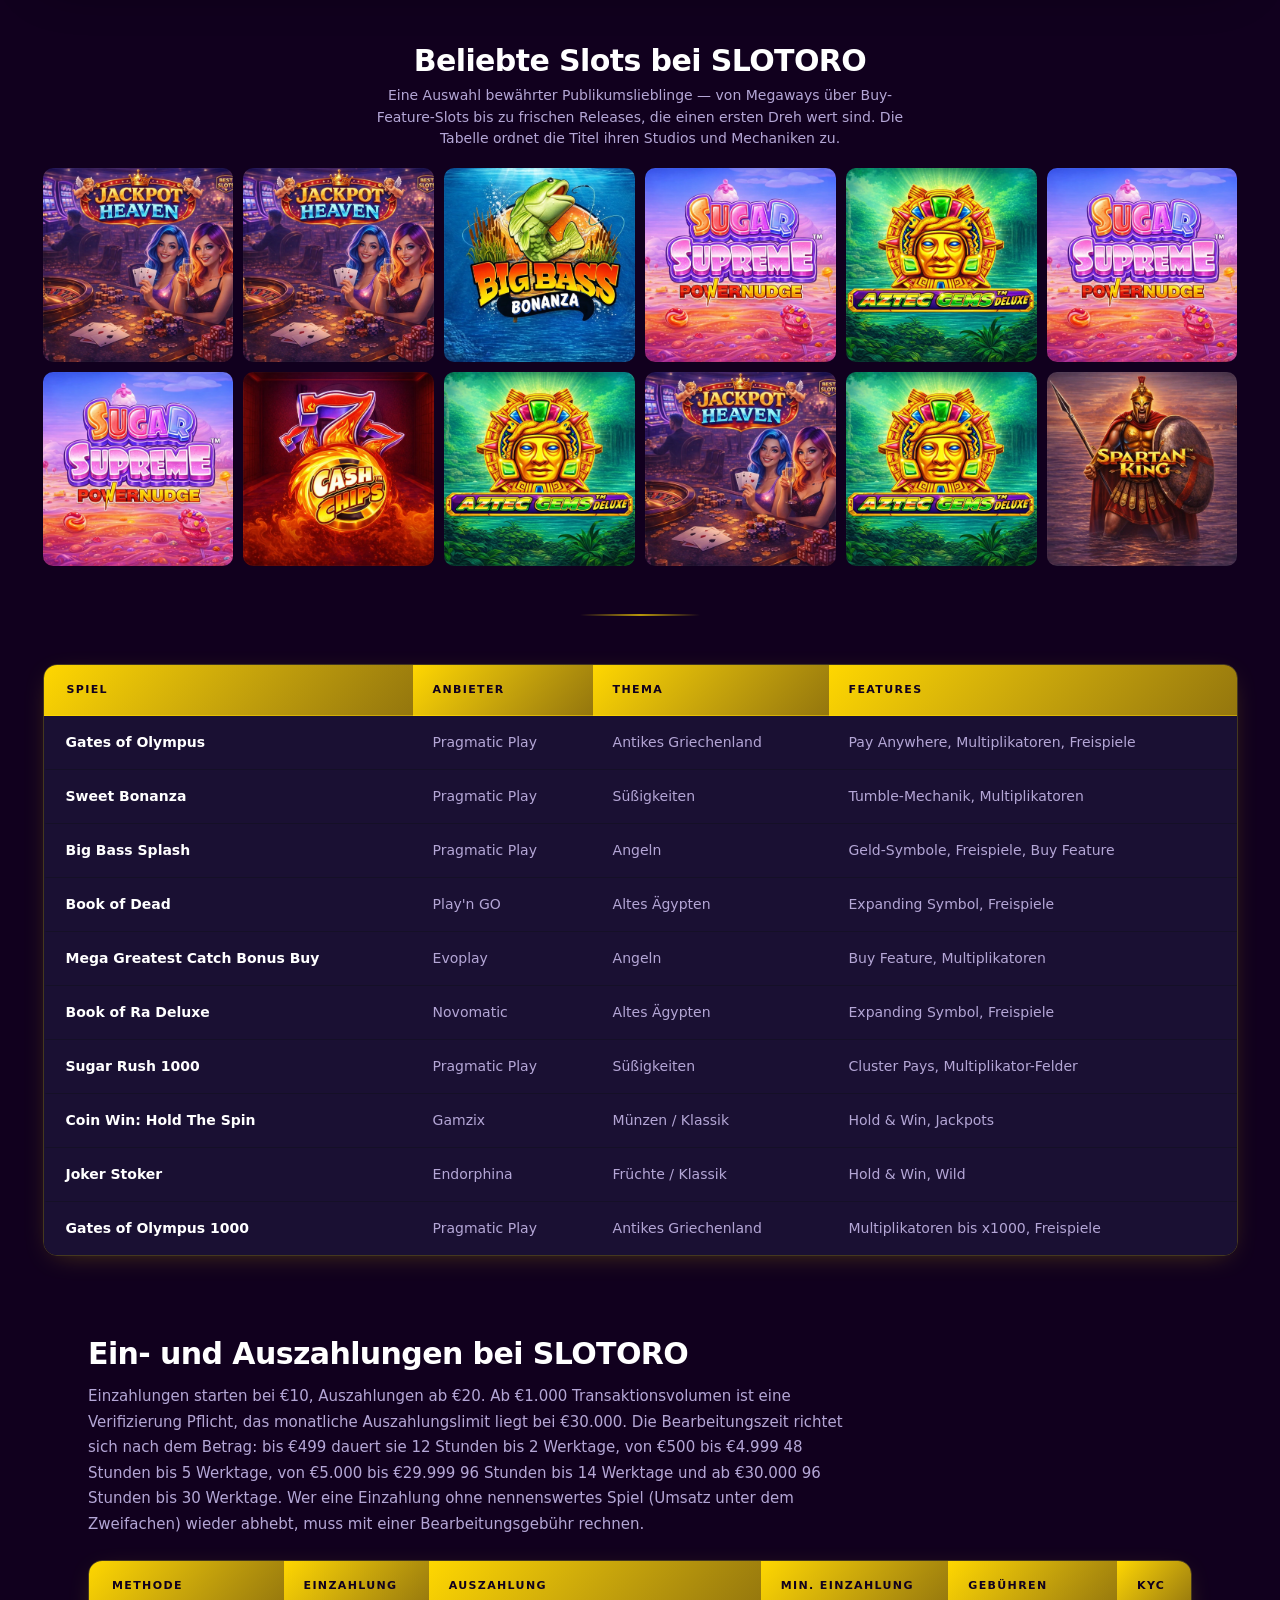
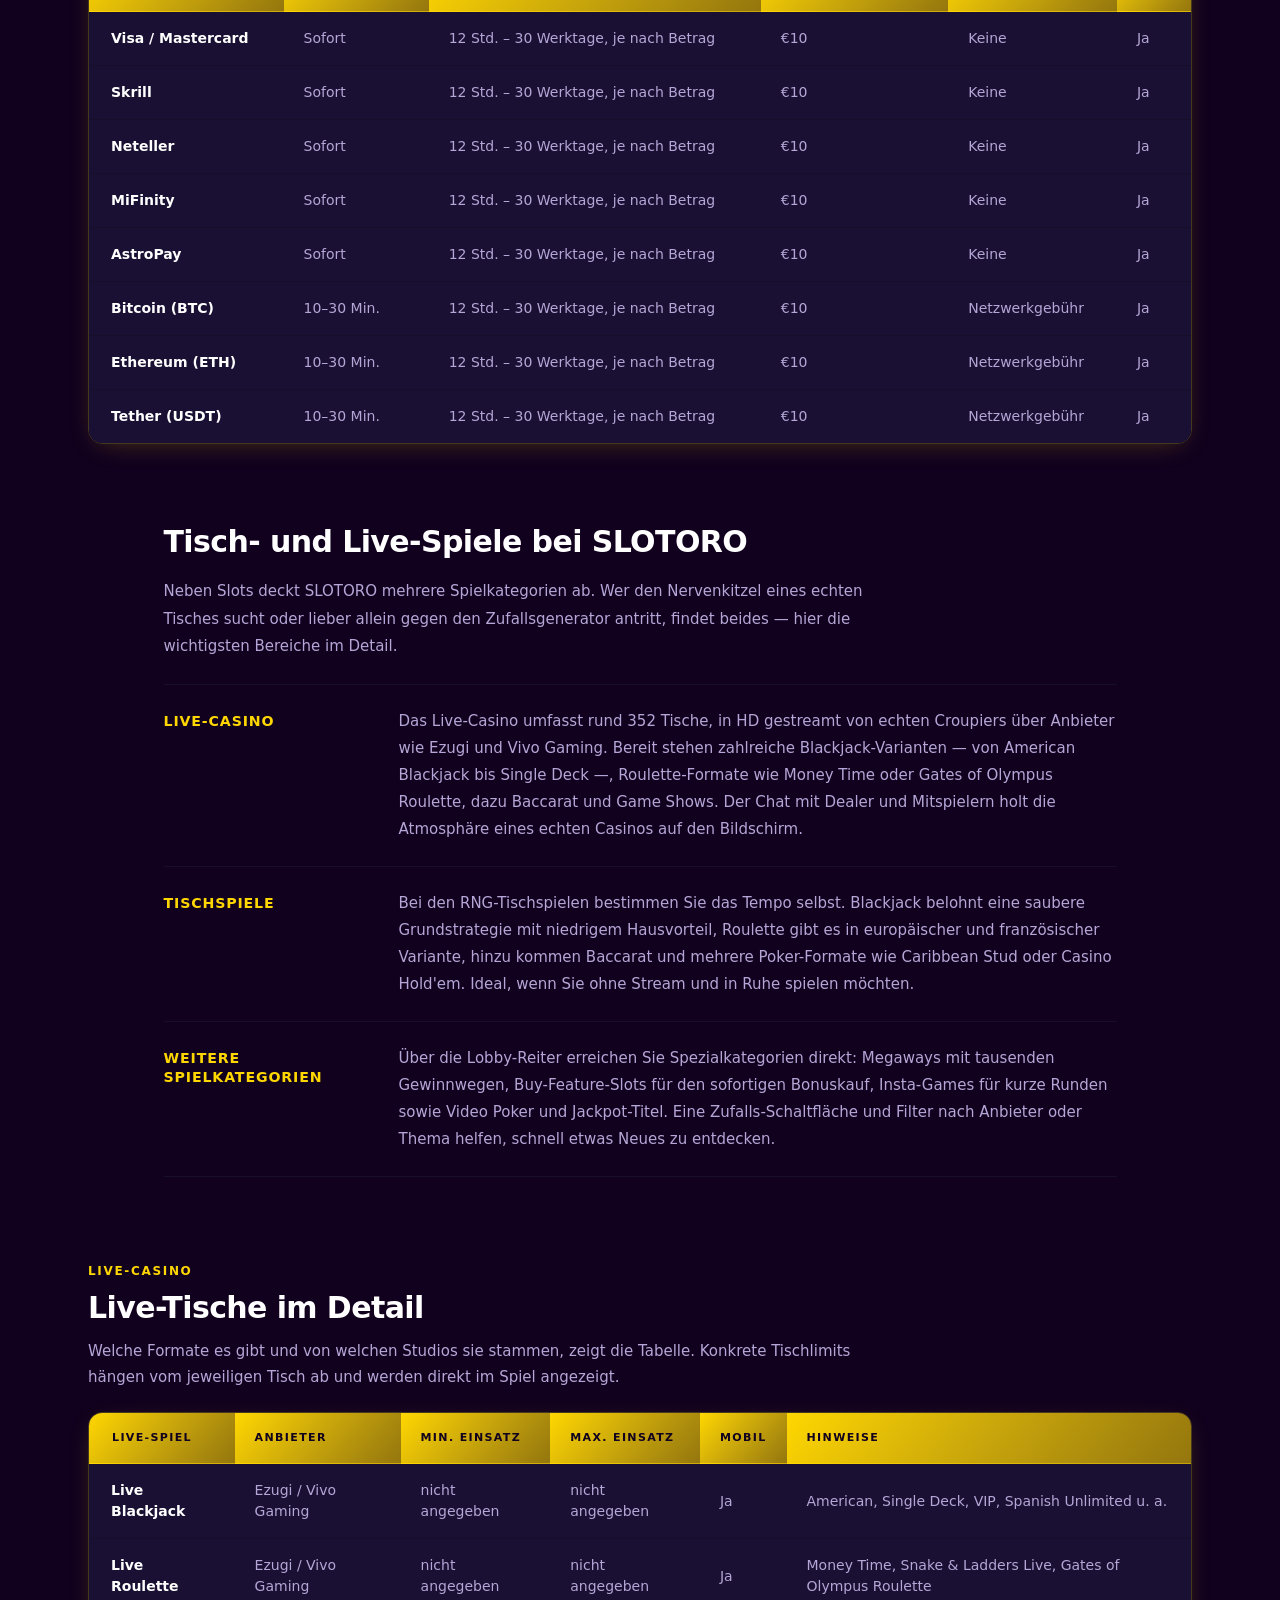
==== commit fd1aa606: "Cross-link SLOTORO country sites Footer country switcher, reciprocal hreflang with x-default, og:loc" ====
--- a/index.html
+++ b/index.html
@@ -6,11 +6,29 @@
 <title>SLOTORO Casino Deutschland – Bonus &amp; Spiele Guide</title>
 <meta name="description" content="SLOTORO Casino Deutschland: €2.500 + 250 Freispiele, Curaçao-Lizenz, Krypto &amp; Karten, Live-Chat auf Deutsch. Bonusbedingungen prüfen und jetzt starten.">
 <link rel="canonical" href="https://lerixxi.github.io/slotoro-deutschland/">
+<!-- GEO-LINKS:hreflang -->
+<link rel="alternate" hreflang="en" href="https://lerixxi.github.io/slotoro-casino/">
+<link rel="alternate" hreflang="pl-PL" href="https://lerixxi.github.io/slotoro-polska/">
+<link rel="alternate" hreflang="de-DE" href="https://lerixxi.github.io/slotoro-deutschland/">
+<link rel="alternate" hreflang="bg-BG" href="https://lerixxi.github.io/slotoro-bulgaria/">
+<link rel="alternate" hreflang="it-IT" href="https://lerixxi.github.io/slotoro-italia/">
+<link rel="alternate" hreflang="ro-RO" href="https://lerixxi.github.io/slotoro-romania/">
+<link rel="alternate" hreflang="el-GR" href="https://lerixxi.github.io/slotoro-hellas/">
+<link rel="alternate" hreflang="lt-LT" href="https://lerixxi.github.io/slotoro-lietuva/">
+<link rel="alternate" hreflang="x-default" href="https://lerixxi.github.io/slotoro-casino/">
+<meta property="og:locale" content="de_DE">
+<meta property="og:locale:alternate" content="en_US">
+<meta property="og:locale:alternate" content="pl_PL">
+<meta property="og:locale:alternate" content="bg_BG">
+<meta property="og:locale:alternate" content="it_IT">
+<meta property="og:locale:alternate" content="ro_RO">
+<meta property="og:locale:alternate" content="el_GR">
+<meta property="og:locale:alternate" content="lt_LT">
+<!-- /GEO-LINKS:hreflang -->
 <link rel="icon" type="image/svg+xml" href="favicon.svg">
 <link rel="stylesheet" href="css/style-b2210b.css">
 <link rel="stylesheet" href="css/index.css">
 <meta property="og:type" content="website">
-<meta property="og:locale" content="de_DE">
 <meta property="og:url" content="https://lerixxi.github.io/slotoro-deutschland/">
 <meta property="og:title" content="SLOTORO Casino Deutschland – Bonus &amp; Spiele Guide">
 <meta property="og:description" content="SLOTORO Casino Deutschland: €2.500 + 250 Freispiele, Curaçao-Lizenz, 24/7 Live-Chat auf Deutsch. Alle Boni und Bonusbedingungen im Überblick.">
@@ -1051,7 +1069,20 @@
         <span class="ld-badge-age" data-slot="label">18+</span>
       </div>
     </div>
-    <div class="ft12_bottom">
+        <nav class="geo-links" data-geo-links aria-label="SLOTORO in anderen Ländern">
+          <p class="geo-links__title">SLOTORO in anderen Ländern</p>
+          <ul class="geo-links__list">
+            <li><a class="geo-links__item" href="https://lerixxi.github.io/slotoro-casino/" hreflang="en" lang="en"><svg class="geo-links__flag" viewBox="0 0 30 30" width="18" height="18" aria-hidden="true" focusable="false" preserveAspectRatio="xMidYMid slice"><rect width="30" height="30" fill="#2c2245"/><g fill="none" stroke="#ffd700" stroke-width="1.8"><circle cx="15" cy="15" r="9"/><ellipse cx="15" cy="15" rx="4" ry="9"/><path d="M6 15h18M7.5 10.5h15M7.5 19.5h15"/></g></svg><span>SLOTORO International</span></a></li>
+            <li><a class="geo-links__item" href="https://lerixxi.github.io/slotoro-polska/" hreflang="pl-PL" lang="pl-PL"><svg class="geo-links__flag" viewBox="0 0 30 30" width="18" height="18" aria-hidden="true" focusable="false" preserveAspectRatio="xMidYMid slice"><rect x="0" y="0.000" width="30" height="15.050" fill="#ffffff"/><rect x="0" y="15.000" width="30" height="15.050" fill="#dc143c"/></svg><span>SLOTORO Polska</span></a></li>
+            <li><span class="geo-links__item is-current" aria-current="page" lang="de-DE"><svg class="geo-links__flag" viewBox="0 0 30 30" width="18" height="18" aria-hidden="true" focusable="false" preserveAspectRatio="xMidYMid slice"><rect x="0" y="0.000" width="30" height="10.050" fill="#000000"/><rect x="0" y="10.000" width="30" height="10.050" fill="#dd0000"/><rect x="0" y="20.000" width="30" height="10.050" fill="#ffce00"/></svg><span>SLOTORO Deutschland</span></span></li>
+            <li><a class="geo-links__item" href="https://lerixxi.github.io/slotoro-bulgaria/" hreflang="bg-BG" lang="bg-BG"><svg class="geo-links__flag" viewBox="0 0 30 30" width="18" height="18" aria-hidden="true" focusable="false" preserveAspectRatio="xMidYMid slice"><rect x="0" y="0.000" width="30" height="10.050" fill="#ffffff"/><rect x="0" y="10.000" width="30" height="10.050" fill="#00966e"/><rect x="0" y="20.000" width="30" height="10.050" fill="#d62612"/></svg><span>SLOTORO България</span></a></li>
+            <li><a class="geo-links__item" href="https://lerixxi.github.io/slotoro-italia/" hreflang="it-IT" lang="it-IT"><svg class="geo-links__flag" viewBox="0 0 30 30" width="18" height="18" aria-hidden="true" focusable="false" preserveAspectRatio="xMidYMid slice"><rect x="0.000" y="0" width="10.050" height="30" fill="#009246"/><rect x="10.000" y="0" width="10.050" height="30" fill="#ffffff"/><rect x="20.000" y="0" width="10.050" height="30" fill="#ce2b37"/></svg><span>SLOTORO Italia</span></a></li>
+            <li><a class="geo-links__item" href="https://lerixxi.github.io/slotoro-romania/" hreflang="ro-RO" lang="ro-RO"><svg class="geo-links__flag" viewBox="0 0 30 30" width="18" height="18" aria-hidden="true" focusable="false" preserveAspectRatio="xMidYMid slice"><rect x="0.000" y="0" width="10.050" height="30" fill="#002b7f"/><rect x="10.000" y="0" width="10.050" height="30" fill="#fcd116"/><rect x="20.000" y="0" width="10.050" height="30" fill="#ce1126"/></svg><span>SLOTORO România</span></a></li>
+            <li><a class="geo-links__item" href="https://lerixxi.github.io/slotoro-hellas/" hreflang="el-GR" lang="el-GR"><svg class="geo-links__flag" viewBox="0 0 30 30" width="18" height="18" aria-hidden="true" focusable="false" preserveAspectRatio="xMidYMid slice"><rect x="0" y="0.000" width="30" height="3.383" fill="#0d5eaf"/><rect x="0" y="3.333" width="30" height="3.383" fill="#fff"/><rect x="0" y="6.667" width="30" height="3.383" fill="#0d5eaf"/><rect x="0" y="10.000" width="30" height="3.383" fill="#fff"/><rect x="0" y="13.333" width="30" height="3.383" fill="#0d5eaf"/><rect x="0" y="16.667" width="30" height="3.383" fill="#fff"/><rect x="0" y="20.000" width="30" height="3.383" fill="#0d5eaf"/><rect x="0" y="23.333" width="30" height="3.383" fill="#fff"/><rect x="0" y="26.667" width="30" height="3.383" fill="#0d5eaf"/><rect width="16.67" height="16.67" fill="#0d5eaf"/><rect x="6.67" width="3.33" height="16.67" fill="#fff"/><rect y="6.67" width="16.67" height="3.33" fill="#fff"/></svg><span>SLOTORO Ελλάδα</span></a></li>
+            <li><a class="geo-links__item" href="https://lerixxi.github.io/slotoro-lietuva/" hreflang="lt-LT" lang="lt-LT"><svg class="geo-links__flag" viewBox="0 0 30 30" width="18" height="18" aria-hidden="true" focusable="false" preserveAspectRatio="xMidYMid slice"><rect x="0" y="0.000" width="30" height="10.050" fill="#fdb913"/><rect x="0" y="10.000" width="30" height="10.050" fill="#006a44"/><rect x="0" y="20.000" width="30" height="10.050" fill="#c1272d"/></svg><span>SLOTORO Lietuva</span></a></li>
+          </ul>
+        </nav>
+        <div class="ft12_bottom">
       <span class="ft12_legal">
         &copy; 2026 SLOTORO &middot; Betrieben von Wiraon B.V. &middot; 18+ &middot; Spielen Sie verantwortungsbewusst
       </span>
--- a/css/index.css
+++ b/css/index.css
@@ -1428,3 +1428,16 @@
   .es80-meta li { font-size: 13px; line-height: 1.5; color: var(--c-text); }
   .es80-meta-k { display: inline-block; min-width: 150px; color: var(--c-accent); font-weight: 700; }
   @media (max-width: 640px) { .es80-card { padding: 22px 18px 24px; } .es80-meta-k { min-width: 0; display: block; } }
+
+/* GEO-LINKS: country switcher in the footer (shared across SLOTORO satellites) */
+.geo-links{margin:28px 0 8px;padding:20px;border:1px solid rgba(180,166,214,.18);border-radius:12px;background:rgba(44,34,69,.45)}
+.geo-links__title{margin:0 0 14px;font-size:14px;font-weight:700;letter-spacing:.02em;text-align:center;color:var(--c-text,#fff)}
+.geo-links__list{display:flex;flex-wrap:wrap;justify-content:center;gap:8px;margin:0;padding:0;list-style:none}
+.geo-links__item{display:inline-flex;align-items:center;gap:8px;min-height:36px;padding:7px 14px;border:1px solid rgba(180,166,214,.22);border-radius:8px;background:var(--c-surface,#1a1033);color:var(--c-text,#fff);font-size:13px;font-weight:600;line-height:1.2;text-decoration:none;white-space:nowrap;transition:border-color .15s,color .15s,background-color .15s}
+a.geo-links__item:hover,a.geo-links__item:focus-visible{border-color:var(--c-accent,#ffd700);color:var(--c-accent,#ffd700);outline:none}
+.geo-links__item.is-current{border-color:var(--c-accent,#ffd700);background:rgba(255,215,0,.08);color:var(--c-accent,#ffd700);cursor:default}
+.geo-links__flag{flex:none;width:18px;height:18px;border-radius:50%;box-shadow:0 0 0 1px rgba(255,255,255,.18)}
+@media (max-width:480px){.geo-links{padding:16px 12px}.geo-links__title{text-align:left}.geo-links__list{justify-content:flex-start}.geo-links__item{font-size:12px;padding:6px 10px}}
+/* long localized copyright lines must wrap on phones instead of widening the page */
+@media (max-width:600px){[data-component="footer"] [class$="-copy"]{white-space:normal;flex-wrap:wrap;justify-content:center;text-align:center}}
+/* /GEO-LINKS */
